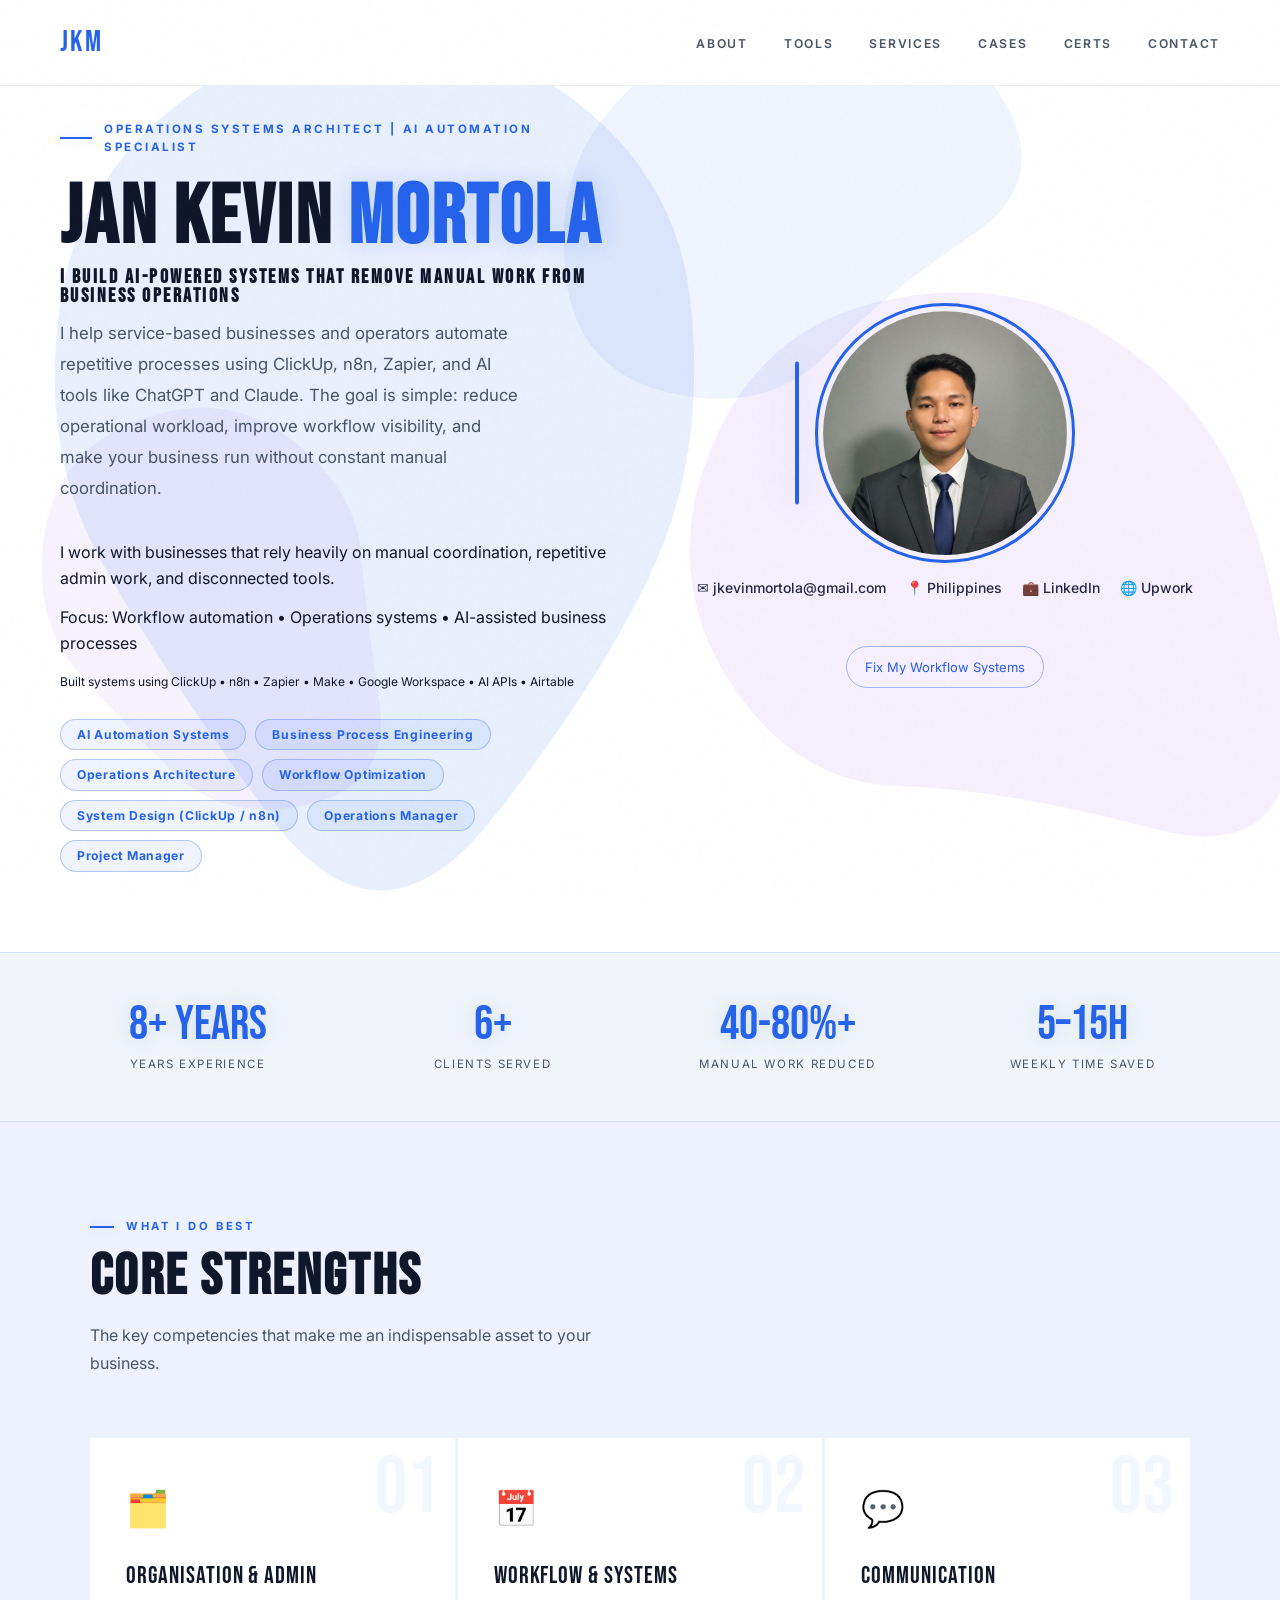
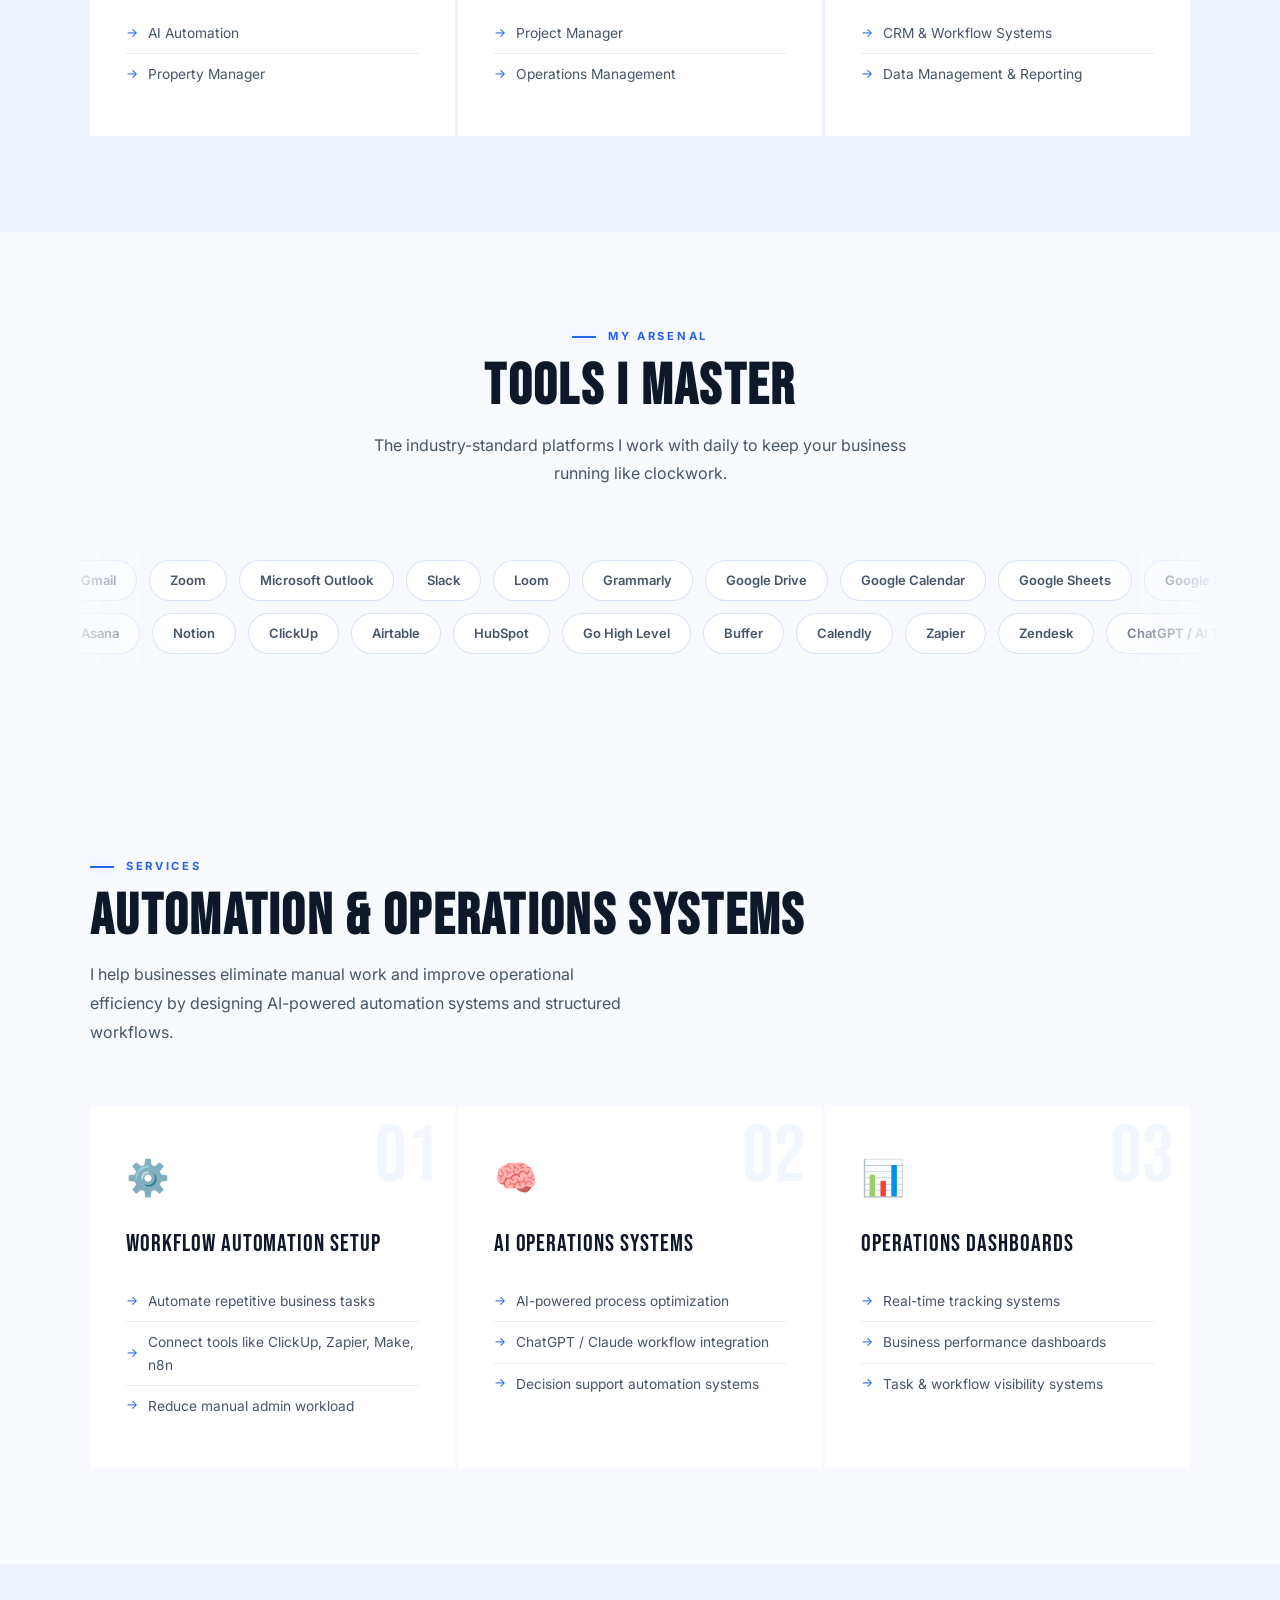
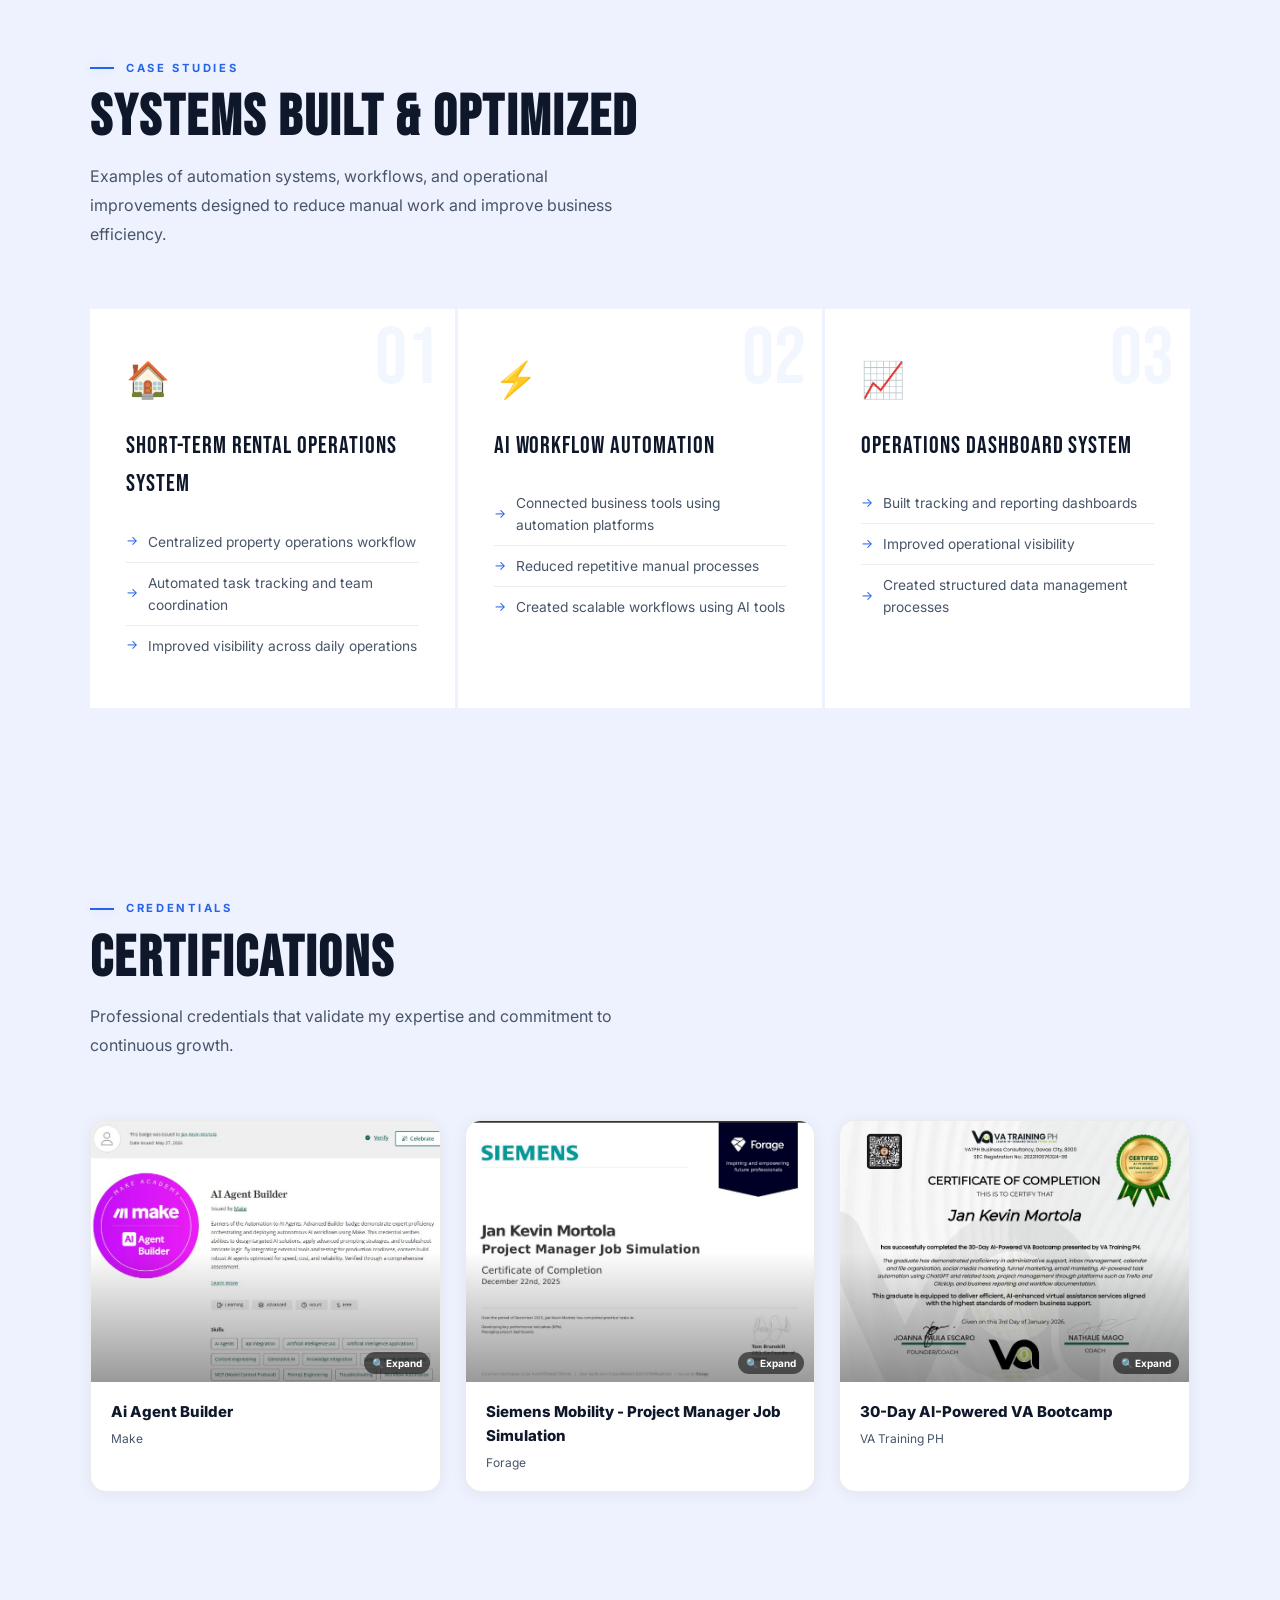
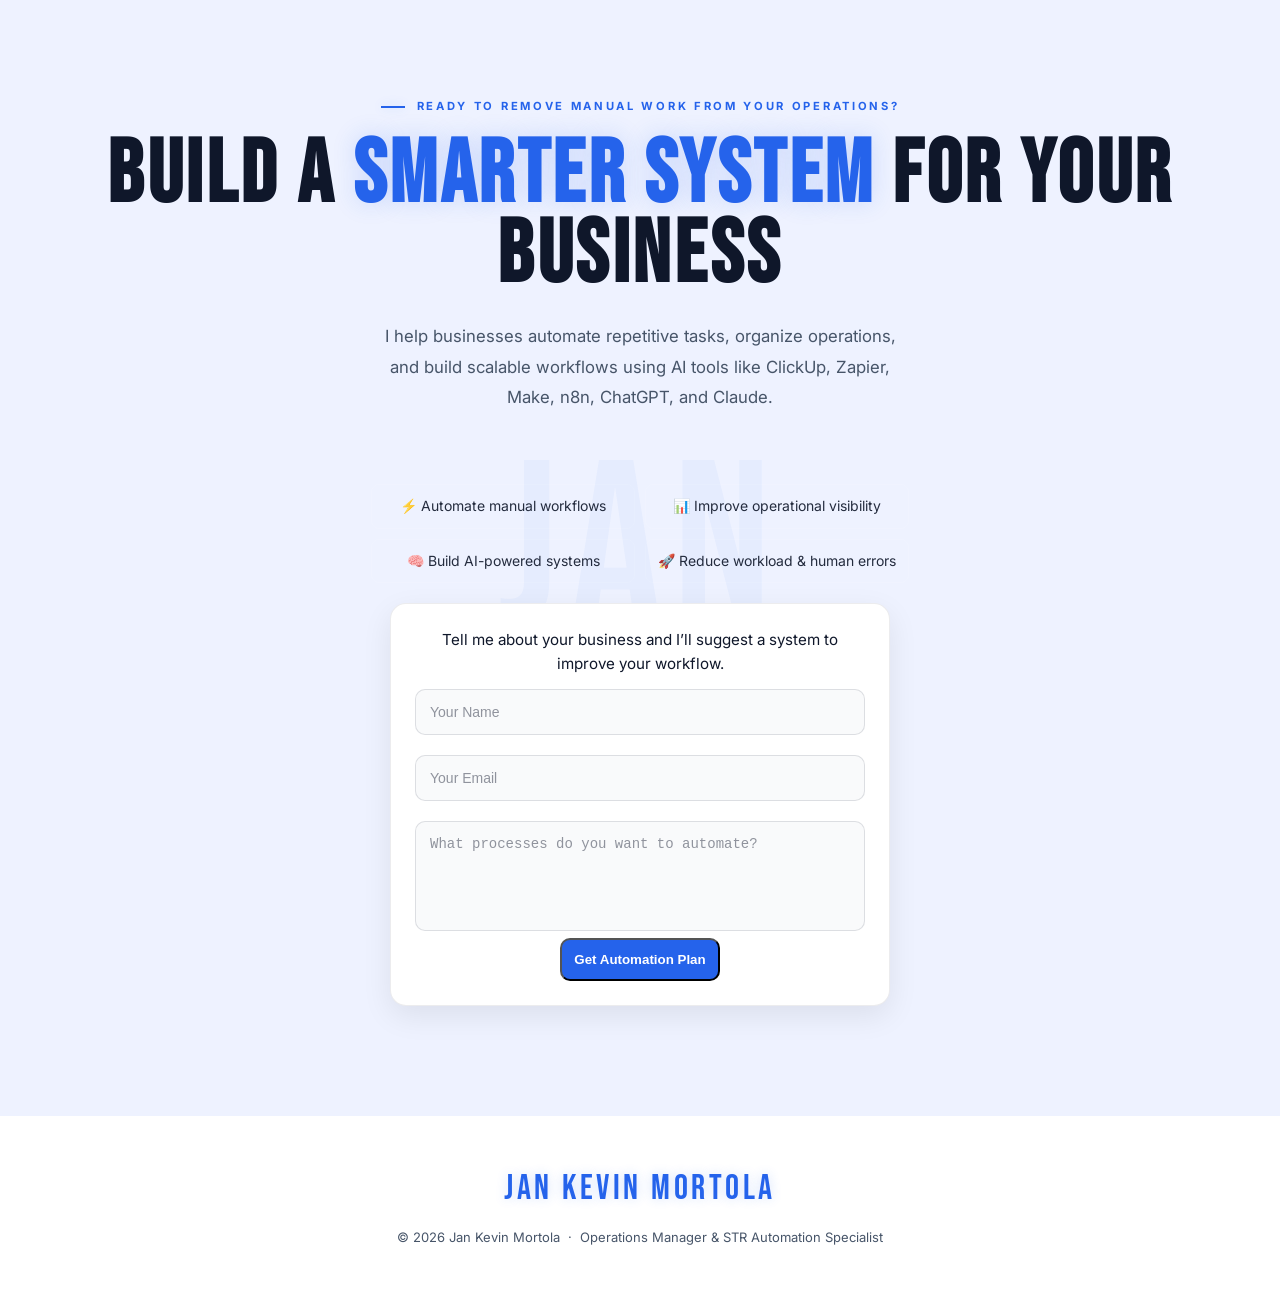
==== index.html @ 21abdf6d "Update index.html" ====
<!DOCTYPE html>
<html lang="en">
<head>
  <style>
.contact-box {
  display: flex;
  flex-direction: column;
  gap: 12px;
  padding: 24px;
  border-radius: 16px;

  background: #ffffff;
  border: 1px solid rgba(15, 23, 42, 0.08);
  box-shadow: 0 10px 30px rgba(0,0,0,0.08);

  max-width: 500px;
  margin: 0 auto;
}
.contact-box p {
  color: #0f172a;
  font-size: 0.95rem;
  line-height: 1.6;
}

.contact-box input,
.contact-box textarea {
  width: 100%;
  padding: 14px;
  border-radius: 10px;

  background: #f9fafb;   /* light gray OR use #fff */
  border: 1px solid rgba(15, 23, 42, 0.12);

  color: #0f172a;        /* BLACK text */
  font-size: 14px;
  outline: none;
}
.contact-box input::placeholder,
.contact-box textarea::placeholder {
  color: rgba(15, 23, 42, 0.45);
}

.contact-box input:focus,
.contact-box textarea:focus {
  border-color: #6ee7ff;
  box-shadow: 0 0 0 2px rgba(110, 231, 255, 0.2);
}

.contact-box textarea {
  resize: none;
}

.form-row {
  display: flex;
  gap: 10px;
}

.form-row input {
  flex: 1;
}

.contact-box .btn {
  background: #2563eb;
  color: white;
  border-radius: 10px;
  padding: 12px;
  font-weight: 600;
  transition: 0.2s ease;
}
	  

.contact-box .btn:hover {
  transform: translateY(-2px);
  box-shadow: 0 10px 20px rgba(37,99,235,0.25);
}
.hero {
  display: grid;
  grid-template-columns: 1fr 1fr;
  min-height: 100vh;
  align-items: start;
}
.hero p {
  margin-top: 0;
}

.hero-left {
  flex: 1.2;
  max-width: 650px;
  z-index: 2;
}

.hero-right {
  flex: 0.8;
  display: flex;
  justify-content: center;
  z-index: 2;
}

.hero-image-wrap {
  width: 320px;
  border-radius: 50%;
  border: 4px solid #2563eb;
}
.hero-kicker {
  font-size: 12px;
  letter-spacing: 2px;
  text-transform: uppercase;
  color: #2563eb;
  margin-bottom: 12px;
}
.hero-image-wrap .hero-photo {
  width:320px;
  height:320px;
  object-fit:cover;
  border-radius:50%;
}
.hero-image-wrap .hero-contacts {
  flex-direction:column;
  align-items:center;
}


.hero-image-wrap .contact-item,
.hero-image-wrap .hero-btn {
  margin-top:12px;
}

.hero-title {
  font-size: 64px;
  font-weight: 800;
  margin: 0;
  line-height: 1;
}

.hero-title span {
  color: #2563eb;
}

.hero-subtitle {
  line-height: 1.1;
  margin-top: 0;
  margin-bottom: 12px;
  display: inline-block;
}

.hero-desc {
  margin-top: 16px;
  color: #475569;
  line-height: 1.6;
}
.hero-actions {
  display: flex;
  gap: 12px;
  margin-top: 24px;
}

.btn-primary {
  background: #2563eb;
  color: white;
  padding: 12px 18px;
  border-radius: 10px;
  text-decoration: none;
  font-weight: 600;
}

.btn-secondary {
  border: 1px solid #cbd5e1;
  padding: 12px 18px;
  border-radius: 10px;
  text-decoration: none;
  color: #0f172a;
}
.hero-tags span {
  display: inline-block;
  border: 1px solid #e2e8f0;
  padding: 6px 10px;
  border-radius: 999px;
  font-size: 12px;
  margin: 4px;
}

.cta-highlights {
  display: grid;
  grid-template-columns: 1fr 1fr;
  gap: 10px;
  margin: 20px 0;
}

.cta-item {
  padding: 10px 12px;
  border: 1px solid rgba(255,255,255,0.1);
  border-radius: 8px;
  font-size: 14px;
  opacity: 0.9;
}

.hero-btn {
  display: inline-block;
  margin-top: 12px;
  padding: 10px 18px;
  border: 1px solid rgba(37,99,235,0.4);
  border-radius: 999px;
  font-size: 13px;
  color: #2563eb;
  text-decoration: none;
  transition: 0.25s ease;
}

.hero-btn:hover {
  background: #2563eb;
  color: white;
  transform: translateY(-2px);
  box-shadow: 0 10px 25px rgba(37,99,235,0.25);
}

.hero-card {
  display: flex;
  flex-direction: column;
  align-items: center;
  gap: 18px;
  position: relative;
  z-index: 2;
}

/* IMAGE ONLY */
.hero-photo-wrap {
  width: 260px;
  height: 260px;
  border-radius: 50%;
  border: 3px solid #2563eb;

  display: flex;
  align-items: center;
  justify-content: center;

  margin: 0 auto;
  box-sizing: border-box;
  overflow: hidden;
}

.hero-photo {
  width: 100%;
  height: 100%;
  object-fit: cover;
  display: block;
}

/* INFO BELOW */
.hero-info {
  display: flex;
  flex-direction: column;
  align-items: center;
  gap: 10px;
  text-align: center;
}

/* BUTTON FIX */
.hero-btn {
  margin-top: 10px;
}

.hero-image-wrap {
  position: relative;
  z-index: 2;
}

.hero-photo {
  position: relative;
  z-index: 3;
}

.hero-contacts {
  display: flex;
  gap: 18px;
  justify-content: center;
  margin-top: 14px;
  flex-wrap: wrap;
}
.hero-contacts a,
.hero-contacts span {
  display: flex;
  align-items: center;
  gap: 6px;
  text-decoration: none;
  color: #1f2937;
}
.hero-container {
  display: flex;
  flex-direction: column;
  align-items: center;
  justify-content: center;
}

</style>
<meta charset="UTF-8">
<meta name="viewport" content="width=device-width, initial-scale=1.0">
<meta name="description" content="AI Automation & Operations Specialist helping businesses streamline workflows, reduce manual work, and build efficient systems using ClickUp, Make, Zapier, n8n, ChatGPT, and Claude.">
  <meta name="keywords" content="AI automation, workflow automation, ClickUp automation, Zapier workflows, n8n automation, operations specialist, virtual automation assistant, business process automation">
<title>AI Automation & Operations Specialist | Workflow Automation with ClickUp, Make, Zapier, n8n</title>
<link rel="preconnect" href="https://fonts.googleapis.com">
<link rel="preconnect" href="https://fonts.gstatic.com" crossorigin>
<link href="https://fonts.googleapis.com/css2?family=Bebas+Neue&family=Inter:wght@300;400;500;600;700;800&display=swap" rel="stylesheet">
<style>
*{margin:0;padding:0;box-sizing:border-box}
html{scroll-behavior:smooth}
body{font-family:'Inter',sans-serif;background:#f8faff;color:#0f172a;line-height:1.6;overflow-x:hidden}
a{text-decoration:none}
img{max-width:100%;display:block}

/* ── Noise texture ── */
body::before{content:'';position:fixed;inset:0;background-image:url("data:image/svg+xml,%3Csvg viewBox='0 0 200 200' xmlns='http://www.w3.org/2000/svg'%3E%3Cfilter id='n'%3E%3CfeTurbulence type='fractalNoise' baseFrequency='0.85' numOctaves='4' stitchTiles='stitch'/%3E%3C/filter%3E%3Crect width='100%25' height='100%25' filter='url(%23n)' opacity='0.04'/%3E%3C/svg%3E");pointer-events:none;z-index:9999;opacity:0.1}

/* ── Nav ── */
nav{position:fixed;top:0;width:100%;z-index:998;padding:18px 60px;display:flex;justify-content:space-between;align-items:center;background:rgba(255,255,255,0.97);backdrop-filter:blur(14px);border-bottom:1px solid rgba(0,0,0,0.07);box-shadow:0 1px 20px rgba(0,0,0,0.06)transition:all 0.3s}
.nav-logo{font-family:'Bebas Neue',sans-serif;font-size:1.9rem;letter-spacing:0.08em;color:#2563eb;cursor:pointer}
nav ul{list-style:none;display:flex;gap:36px}
nav a{color:#475569;font-size:0.76rem;font-weight:600;letter-spacing:0.14em;text-transform:uppercase;transition:color 0.2s}
nav a:hover{color:#2563eb}

/* ── Hero — split ── */
.hero{min-height:100vh;display:grid;grid-template-columns:1fr 1fr;align-items:center;padding:120px 60px 80px;gap:60px;position:relative;overflow:hidden;background:#ffffff}
.hero-canvas{position:absolute;inset:0;width:100%;height:100%;pointer-events:none;z-index:0}
.hero-content,.hero-visual{position:relative;z-index:2}

/* ── Hero — centered (bold) ── */
.hero.hero-c{display:flex;flex-direction:column;align-items:center;justify-content:center;text-align:center;padding:140px 40px 100px}
.hero.hero-c .hero-bio-text{margin-left:auto;margin-right:auto}
.hero.hero-c .hero-contacts{justify-content:center}
.hero-blobs{position:absolute;inset:0;overflow:hidden;pointer-events:none;z-index:0}
.blob{position:absolute;border-radius:50%;filter:blur(80px);opacity:0.18;animation:blobPulse 8s ease-in-out infinite alternate}
.blob-1{width:500px;height:500px;background:#2563eb;top:-150px;left:-100px}
.blob-2{width:400px;height:400px;background:#7c3aed;bottom:-100px;right:-80px;animation-delay:-4s}

/* ── Eyebrow label ── */
.eyebrow{font-size:0.72rem;font-weight:700;letter-spacing:0.22em;text-transform:uppercase;color:#2563eb;margin-bottom:22px;display:flex;align-items:center;gap:12px}
.eyebrow-c{justify-content:center}
.eyebrow::before{content:'';width:32px;height:2px;background:#2563eb;box-shadow:0 0 12px rgba(37,99,235,0.20);flex-shrink:0}
.eyebrow-c::before{display:none}

/* ── Hero name ── */
h1.hero-name{font-family:'Bebas Neue',sans-serif;font-size:clamp(3.6rem,6.5vw,6rem);line-height:0.95;letter-spacing:0.03em;margin-bottom:12px}
h1.hero-name .hl{color:#2563eb;text-shadow:0 0 24px rgba(37,99,235,0.18)}

/* ── Hero role tag ── */
.role-tag{display:inline-flex;align-items:center;gap:8px;border:1px solid rgba(37,99,235,0.4);background:rgba(37,99,235,0.08);color:#2563eb;font-size:0.78rem;font-weight:700;letter-spacing:0.14em;text-transform:uppercase;padding:7px 18px;border-radius:3px;margin-bottom:28px}

/* ── Hero bio ── */
.hero-bio-text{font-size:1.05rem;color:#475569;max-width:460px;line-height:1.85;margin-bottom:36px}

/* ── Hero contacts ── */
.hero-contacts{display:flex;flex-wrap:wrap;gap:20px;margin-bottom:36px}
.contact-item{font-size: 14px;
  font-weight: 500;
  color: #1f2937;
  text-decoration: none;
  display: flex;
  align-items: center;
  gap: 6px;
}
.contact-item:hover{color:#2563eb}

/* ── Strength tags in hero ── */
.s-tags{display:flex;flex-wrap:wrap;gap:9px;margin-top:28px}
.s-tag{border:1px solid rgba(37,99,235,0.3);background:rgba(37,99,235,0.07);color:#2563eb;padding:5px 16px;border-radius:999px;font-size:0.76rem;font-weight:700;letter-spacing:0.06em;transition:all 0.25s}
.s-tag:hover{background:rgba(37,99,235,0.16);box-shadow:0 0 12px rgba(37,99,235,0.20)}

/* ── Hero photo (split) ── */
.hero-visual{display:flex;justify-content:center;align-items:center}
.photo-wrap{position:relative}
.photo-wrap::before{content:'';position:absolute;inset:-3px;clip-path:circle(48% at 50% 50%);background:#2563eb;box-shadow:0 0 40px rgba(37,99,235,0.22);z-index:0}
.hero-photo{width:100%;max-width:440px;display:block;clip-path:circle(48% at 50% 50%);filter:contrast(1.04) saturate(1.05);position:relative;z-index:1}
.photo-initials{width:340px;height:380px;clip-path:circle(48% at 50% 50%);background:linear-gradient(135deg,rgba(37,99,235,0.25),rgba(37,99,235,0.05));display:flex;align-items:center;justify-content:center;font-family:'Bebas Neue',sans-serif;font-size:7rem;color:#2563eb;text-shadow:0 0 24px rgba(37,99,235,0.18);position:relative;z-index:1}
.neon-bar{position:absolute;left:-20px;top:50%;transform:translateY(-50%);width:4px;height:55%;background:#2563eb;box-shadow:0 0 40px rgba(37,99,235,0.22);border-radius:2px}

/* ── Hero photo (centered) ── */
.photo-center-wrap{position:relative;margin-bottom:32px}
.photo-center-wrap::before{content:'';position:absolute;inset:-4px;clip-path:circle(48% at 50% 50%);background:linear-gradient(135deg,#2563eb,#7c3aed);z-index:0}
.hero-photo-c{width:180px;height:180px;clip-path:circle(48% at 50% 50%);object-fit:cover;position:relative;z-index:1}
.photo-center-init{width:180px;height:180px;clip-path:circle(48% at 50% 50%);background:rgba(37,99,235,0.15);display:flex;align-items:center;justify-content:center;font-family:'Bebas Neue',sans-serif;font-size:4rem;color:#2563eb;position:relative;z-index:1}

/* ── Stats strip ── */
.stats{background:#f1f5f9;border-top:1px solid rgba(37,99,235,0.14);border-bottom:1px solid rgba(37,99,235,0.14);padding:48px 60px;display:grid;grid-template-columns:repeat(4,1fr);gap:20px;text-align:center}
@keyframes statFadeUp{from{opacity:0;transform:translateY(12px)}to{opacity:1;transform:translateY(0)}}
.stat-item{animation:statFadeUp 0.55s ease both;opacity:0}
.stat-num{font-family:'Bebas Neue',sans-serif;font-size:3rem;color:#2563eb;text-shadow:0 0 24px rgba(37,99,235,0.18);display:block;line-height:1}
.stat-label{font-size:0.72rem;color:#475569;letter-spacing:0.14em;text-transform:uppercase;margin-top:6px;display:block}

/* ── Section base ── */
.sec{padding:96px 60px;position:relative}
.sec.alt{background:#eef2ff}
.wrap{max-width:1100px;margin:0 auto}
.sec-head{margin-bottom:60px}
.sec-ey{font-size:0.7rem;font-weight:700;letter-spacing:0.24em;text-transform:uppercase;color:#2563eb;margin-bottom:14px;display:flex;align-items:center;gap:12px}
.sec-ey::before{content:'';width:24px;height:2px;background:#2563eb;box-shadow:0 0 12px rgba(37,99,235,0.20);flex-shrink:0}
.sec-title{font-family:'Bebas Neue',sans-serif;font-size:clamp(2.4rem,4.5vw,3.6rem);line-height:0.95;letter-spacing:0.04em;margin-bottom:16px}
.sec-desc{color:#475569;font-size:1rem;line-height:1.8;max-width:560px}

/* ── Skill cards (strengths) ── */
.skills-grid{display:grid;grid-template-columns:repeat(3,1fr);gap:3px}
.skill-card{background:#ffffff;padding:42px 36px;position:relative;overflow:hidden;transition:background 0.3s;cursor:default}
.skill-card:hover{background:#eef2ff}
.skill-card::before{content:'';position:absolute;top:0;left:0;width:3px;height:100%;background:#2563eb;box-shadow:0 0 24px rgba(37,99,235,0.18);opacity:0;transition:opacity 0.3s}
.skill-card:hover::before{opacity:1}
.skill-num{font-family:'Bebas Neue',sans-serif;font-size:5rem;color:rgba(37,99,235,0.06);position:absolute;top:10px;right:16px;line-height:1;pointer-events:none}
.skill-icon{font-size:2.2rem;margin-bottom:20px;display:block}
.skill-title{font-family:'Bebas Neue',sans-serif;font-size:1.5rem;letter-spacing:0.04em;margin-bottom:18px;color:#0f172a}
.skill-list{list-style:none}
.skill-list li{font-size:0.86rem;color:#475569;padding:9px 0;border-bottom:1px solid rgba(0,0,0,0.07);display:flex;align-items:center;gap:10px}
.skill-list li::before{content:'→';color:#2563eb;font-size:0.8rem;flex-shrink:0}
.skill-list li:last-child{border-bottom:none}

/* ── Tools — marquee ── */
.marquee-wrap{position:relative;overflow:hidden;padding:12px 0}
.marquee-wrap::before,.marquee-wrap::after{content:'';position:absolute;top:0;bottom:0;width:120px;z-index:2;pointer-events:none}
.marquee-wrap::before{left:0;background:linear-gradient(to right,#f8faff,transparent)}
.marquee-wrap::after{right:0;background:linear-gradient(to left,#f8faff,transparent)}
.marquee-row{display:flex;gap:12px;width:max-content;margin-bottom:12px}
.marquee-row:last-child{margin-bottom:0}
.mq-left{animation:mqLeft 32s linear infinite}
.mq-right{animation:mqRight 40s linear infinite}
.tool-chip{display:inline-flex;align-items:center;gap:9px;padding:9px 20px;background:#ffffff;border:1px solid rgba(37,99,235,0.18);border-radius:999px;white-space:nowrap;font-size:13px;font-weight:600;color:#475569;transition:border-color 0.25s,color 0.25s;flex-shrink:0;cursor:default}
.tool-chip:hover{border-color:rgba(37,99,235,0.55);color:#0f172a}
.chip-icon{width:20px;height:20px;border-radius:5px;display:flex;align-items:center;justify-content:center;flex-shrink:0;overflow:hidden}
.chip-icon img{width:14px;height:14px;object-fit:contain;display:block}
.chip-dot{width:8px;height:8px;border-radius:50%;flex-shrink:0;opacity:0.85}
@keyframes mqLeft{0%{transform:translateX(0)}100%{transform:translateX(-50%)}}
@keyframes mqRight{0%{transform:translateX(-50%)}100%{transform:translateX(0)}}

/* ── Certificates ── */
.cert-grid{display:grid;grid-template-columns:repeat(auto-fill,minmax(290px,1fr));gap:24px}
.cert-card{background:#ffffff;border:1px solid rgba(0,0,0,0.08);border-radius:16px;overflow:hidden;transition:all 0.3s;box-shadow:0 2px 16px rgba(0,0,0,0.06)}
.cert-card:hover{border-color:rgba(37,99,235,0.4);box-shadow:0 8px 40px rgba(37,99,235,0.12);transform:translateY(-4px)}
.cert-img{width:100%;aspect-ratio:4/3;object-fit:cover;display:block}
.cert-ph{width:100%;aspect-ratio:4/3;background:rgba(37,99,235,0.06);display:flex;flex-direction:column;align-items:center;justify-content:center;gap:10px;border-bottom:1px solid rgba(0,0,0,0.07)}
.cert-ph span{font-size:3rem}
.cert-ph p{font-size:0.8rem;color:#475569}
.cert-body{padding:18px 20px}
.cert-name{font-weight:800;font-size:15px;color:#0f172a;margin-bottom:5px}
.cert-issuer{font-size:12px;color:#475569}

/* ── Testimonials ── */
.testi-grid{display:grid;grid-template-columns:repeat(auto-fill,minmax(260px,1fr));gap:20px}
.testi-card{background:#ffffff;border:1px solid rgba(0,0,0,0.08);border-radius:18px;padding:30px;transition:all 0.3s;position:relative;overflow:hidden;box-shadow:0 2px 16px rgba(0,0,0,0.06)}
.testi-card:hover{border-color:rgba(37,99,235,0.35);box-shadow:0 6px 36px rgba(37,99,235,0.1)}
.testi-card::before{content:'';position:absolute;top:0;left:0;right:0;height:2px;background:linear-gradient(90deg,#2563eb,transparent);opacity:0;transition:opacity 0.3s}
.testi-card:hover::before{opacity:1}
.testi-qm{font-size:56px;line-height:1;color:#2563eb;text-shadow:0 0 12px rgba(37,99,235,0.20);font-family:Georgia,serif;margin-bottom:12px}
.testi-text{font-size:0.9rem;color:#475569;line-height:1.85;font-style:italic;margin-bottom:24px}
.testi-author{display:flex;align-items:center;gap:14px}
.testi-av{width:46px;height:46px;border-radius:50%;background:linear-gradient(135deg,rgba(37,99,235,0.6),rgba(37,99,235,0.2));display:flex;align-items:center;justify-content:center;color:#2563eb;font-weight:800;font-size:14px;flex-shrink:0;border:1px solid rgba(37,99,235,0.3)}
.testi-name{font-weight:800;font-size:14px;color:#0f172a}
.testi-role{font-size:11.5px;color:#475569;margin-top:2px}

/* ── Creatives ── */
.sub-head{font-family:'Bebas Neue',sans-serif;font-size:1.6rem;letter-spacing:0.04em;color:#0f172a;margin-bottom:24px;margin-top:52px;display:flex;align-items:center;gap:14px}
.sub-head::after{content:'';flex:1;height:1px;background:rgba(255,255,255,0.07)}
.sub-head:first-child{margin-top:0}
.video-grid{display:grid;grid-template-columns:repeat(auto-fill,minmax(290px,1fr));gap:24px}
.video-wrap{border-radius:14px;overflow:hidden;aspect-ratio:16/9;background:#000;position:relative;display:flex;flex-direction:column}
.video-wrap iframe{width:100%;height:100%;display:block;border:none;flex:1}
.video-wrap video{flex:1}
.vid-cap{position:absolute;bottom:0;left:0;right:0;background:linear-gradient(transparent,rgba(0,0,0,0.8));padding:20px 14px 12px;color:#fff;font-size:12px;font-weight:600;pointer-events:none}
.vid-ph{border-radius:14px;aspect-ratio:16/9;background:#ffffff;display:flex;flex-direction:column;align-items:center;justify-content:center;gap:10px;border:1px dashed rgba(37,99,235,0.2)}
.vid-ph span{font-size:3rem}
.vid-ph p{font-size:0.8rem;color:#475569;font-weight:600}
.poster-grid{display:grid;grid-template-columns:repeat(auto-fill,minmax(300px,1fr));gap:24px;max-width:960px;margin-left:auto;margin-right:auto}
.poster-card{border-radius:14px;overflow:hidden;aspect-ratio:3/4;position:relative;background:#ffffff;border:1px solid rgba(37,99,235,0.15);transition:transform .25s,box-shadow .25s}
.poster-card:hover{transform:translateY(-5px);box-shadow:0 20px 48px rgba(0,0,0,0.3)}
.poster-card img{width:100%;height:100%;object-fit:cover;position:absolute;inset:0}
.poster-cap{position:absolute;bottom:0;left:0;right:0;background:linear-gradient(transparent,rgba(0,0,0,0.75));padding:20px 14px 14px;color:#fff;font-size:12px;font-weight:600}
.poster-ph{display:flex;flex-direction:column;align-items:center;gap:8px;position:relative;z-index:1}
.poster-ph span{font-size:2.5rem}
.poster-ph p{font-size:0.75rem;color:#475569;font-weight:600;text-align:center}

/* ── CTA section ── */
.cta{background:#eef2ff;padding:110px 60px;text-align:center;position:relative;overflow:hidden}
.cta-ghost{position:absolute;font-family:'Bebas Neue',sans-serif;font-size:clamp(8rem,18vw,18rem);color:rgba(37,99,235,0.04);top:50%;left:50%;transform:translate(-50%,-50%);white-space:nowrap;pointer-events:none;letter-spacing:0.05em;line-height:1}
.cta-inner {
  position: relative;
  z-index: 2;
  display: flex;
  flex-direction: column;
  align-items: center;
}
.cta-title{font-family:'Bebas Neue',sans-serif;font-size:clamp(3rem,7vw,5.5rem);line-height:0.92;margin-bottom:24px;letter-spacing:0.04em}
.cta-title .hl{color:#2563eb;text-shadow:0 0 24px rgba(37,99,235,0.18)}
.cta-sub{color:#475569;font-size:1.05rem;line-height:1.8;max-width:540px;margin:0 auto 52px}
.contact-links{display:flex;justify-content:center;gap:36px;flex-wrap:wrap;margin-bottom:44px}
.cl-item{display:flex;flex-direction:column;align-items:center;gap:6px;color:#475569;font-size:0.78rem;letter-spacing:0.1em;text-transform:uppercase;transition:color 0.2s;cursor:pointer}
.cl-item:hover{color:#2563eb}
.cl-icon{font-size:1.6rem}

/* ── Footer ── */
.footer{background:#ffffff;border-top:1px solid rgba(255,255,255,0.05);padding:44px 60px;text-align:center}
.footer-name{font-family:'Bebas Neue',sans-serif;font-size:2.2rem;letter-spacing:0.1em;color:#2563eb;text-shadow:0 0 12px rgba(37,99,235,0.20);margin-bottom:10px}
.footer p{color:#475569;font-size:13px}
.footer strong{color:#2563eb}

/* ── Hero entrance animations ── */
@keyframes fadeUp{from{opacity:0;transform:translateY(28px)}to{opacity:1;transform:translateY(0)}}
@keyframes fadeRight{from{opacity:0;transform:translateX(36px)}to{opacity:1;transform:translateX(0)}}
@keyframes blobPulse{0%{transform:scale(1) translate(0,0)}100%{transform:scale(1.15) translate(30px,20px)}}
.ha1{animation:fadeUp 0.65s ease 0.1s both}
.ha2{animation:fadeUp 0.75s ease 0.25s both}
.ha3{animation:fadeUp 0.6s ease 0.4s both}
.ha4{animation:fadeUp 0.6s ease 0.5s both}
.ha5{animation:fadeUp 0.6s ease 0.62s both}
.ha6{animation:fadeUp 0.6s ease 0.72s both}
.hv{animation:fadeRight 0.8s ease 0.3s both}

/* ── Responsive ── */
@media(max-width:900px){
  nav{padding:16px 24px}
  nav ul{display:none}
  .hero,.hero.hero-c{grid-template-columns:1fr;padding:100px 24px 60px;gap:40px;display:flex;flex-direction:column;text-align:center}
  .hero-contacts,.s-tags{justify-content:center}
  .eyebrow{justify-content:center}
  .eyebrow::before{display:none}
  .photo-wrap{margin:0 auto}
  .neon-bar{display:none}
  .stats{grid-template-columns:repeat(2,1fr);padding:40px 24px}
  .sec{padding:72px 24px}
  .skills-grid{grid-template-columns:1fr}
  .poster-grid{grid-template-columns:1fr}
  .cta{padding:72px 24px}
  .contact-links{gap:24px}
  .footer{padding:36px 24px}
}

/* ══ BOLD TEMPLATE OVERRIDES ══════════════════════════════════════════ */

/* Bigger, more dramatic section & hero titles */
body.theme-bold .sec-title{font-size:clamp(3.4rem,6.5vw,5.8rem);letter-spacing:0.06em;line-height:0.9}
body.theme-bold h1.hero-name{font-size:clamp(3.8rem,7vw,7rem);line-height:0.9;letter-spacing:0.04em;margin-bottom: 10px;}
body.theme-bold .cta-title{font-size:clamp(3.6rem,8vw,6.5rem)}
body.theme-bold .stat-num{font-size:3.8rem;text-shadow:0 0 30px rgba(37,99,235,0.8),0 0 60px rgba(37,99,235,0.4)}

/* Hero name highlight — warm pulse glow */
@keyframes boldPulse{
  0%,100%{text-shadow:0 0 24px rgba(37,99,235,0.18)}
  50%{text-shadow:0 0 35px rgba(37,99,235,0.75),0 0 80px rgba(37,99,235,0.35),0 0 130px rgba(124,58,237,0.18)}
}
body.theme-bold h1.hero-name .hl{animation:boldPulse 3.2s ease-in-out infinite}

/* Ghost section watermarks */
.sec-ghost{position:absolute;font-family:'Bebas Neue',sans-serif;font-size:clamp(10rem,20vw,18rem);color:rgba(37,99,235,0.03);top:50%;right:-3%;transform:translateY(-50%);white-space:nowrap;pointer-events:none;letter-spacing:0.05em;line-height:1;z-index:0;user-select:none}

/* ── Parallax first-name behind hero ── */
.hero-parallax-name{
  position:absolute;font-family:'Bebas Neue',sans-serif;
  font-size:clamp(14rem,28vw,26rem);
  color:rgba(37,99,235,0.045);
  top:50%;left:50%;
  transform:translate(-50%,-50%);
  white-space:nowrap;pointer-events:none;
  letter-spacing:0.12em;user-select:none;
  will-change:transform;line-height:1;z-index:0;
}

/* ── 3D Floating element containers ── */
.bold-floats{position:absolute;inset:0;pointer-events:none;z-index:1;overflow:hidden}
.bold-scene{position:absolute;perspective:600px}
.bold-scene-1{top:12%;right:8%}
.bold-scene-2{bottom:22%;right:20%}
.bold-scene-3{top:58%;left:5%}

/* 3D Rotating Cube (large) */
.bold-3d-cube{
  width:60px;height:60px;
  transform-style:preserve-3d;
  animation:boldCubeRotate 22s linear infinite;
}
@keyframes boldCubeRotate{
  0%{transform:rotateX(0deg) rotateY(0deg) rotateZ(0deg)}
  100%{transform:rotateX(360deg) rotateY(540deg) rotateZ(180deg)}
}
.cube-face{
  position:absolute;width:60px;height:60px;
  border:1.5px solid rgba(37,99,235,0.42);
  background:rgba(37,99,235,0.04);
  backdrop-filter:blur(1px);
}
.cube-face.front {transform:translateZ(30px)}
.cube-face.back  {transform:rotateY(180deg) translateZ(30px)}
.cube-face.left  {transform:rotateY(-90deg) translateZ(30px)}
.cube-face.right {transform:rotateY(90deg) translateZ(30px)}
.cube-face.top   {transform:rotateX(90deg) translateZ(30px)}
.cube-face.bottom{transform:rotateX(-90deg) translateZ(30px)}

/* 3D Rotating Cube (small, gold) */
.bold-cube-sm{
  width:38px;height:38px;
  transform-style:preserve-3d;
  animation:boldCubeRotate 32s linear infinite reverse;
}
.bold-cube-sm .cube-face{
  width:38px;height:38px;
  border-color:rgba(124,58,237,0.38);
  background:rgba(124,58,237,0.04);
}
.bold-cube-sm .cube-face.front {transform:translateZ(19px)}
.bold-cube-sm .cube-face.back  {transform:rotateY(180deg) translateZ(19px)}
.bold-cube-sm .cube-face.left  {transform:rotateY(-90deg) translateZ(19px)}
.bold-cube-sm .cube-face.right {transform:rotateY(90deg) translateZ(19px)}
.bold-cube-sm .cube-face.top   {transform:rotateX(90deg) translateZ(19px)}
.bold-cube-sm .cube-face.bottom{transform:rotateX(-90deg) translateZ(19px)}

/* Floating 3D Ring */
.bold-ring{
  width:76px;height:76px;border-radius:50%;
  border:2px solid rgba(124,58,237,0.45);
  box-shadow:0 0 22px rgba(124,58,237,0.18),inset 0 0 18px rgba(124,58,237,0.06);
  animation:boldRingFloat 17s ease-in-out infinite;
}
@keyframes boldRingFloat{
  0%  {transform:rotateX(62deg) rotateZ(0deg) translateY(0px)}
  50% {transform:rotateX(62deg) rotateZ(180deg) translateY(-18px)}
  100%{transform:rotateX(62deg) rotateZ(360deg) translateY(0px)}
}

/* Floating glow dots */
.bold-float-dot{position:absolute;border-radius:50%;animation:boldDotFloat ease-in-out infinite}
.bold-dot-1{width:10px;height:10px;background:rgba(37,99,235,0.7);top:26%;left:8%;animation-duration:7.5s;box-shadow:0 0 18px rgba(37,99,235,0.9)}
.bold-dot-2{width:7px;height:7px;background:rgba(124,58,237,0.75);top:68%;right:11%;animation-duration:9.5s;animation-delay:-3.5s;box-shadow:0 0 14px rgba(124,58,237,1)}
.bold-dot-3{width:9px;height:9px;background:rgba(37,99,235,0.55);bottom:28%;left:20%;animation-duration:11s;animation-delay:-6s;box-shadow:0 0 16px rgba(37,99,235,0.75)}
@keyframes boldDotFloat{
  0%,100%{transform:translateY(0) scale(1)}
  50%{transform:translateY(-28px) scale(1.18)}
}

/* Left accent bar on skill cards */
body.theme-bold .skill-card{border-left:3px solid rgba(37,99,235,0.45)}
body.theme-bold .skill-card:hover{border-left-color:#2563eb}

/* ══ END BOLD OVERRIDES ═══════════════════════════════════════════════ */

/* ══ WILD TEMPLATE OVERRIDES ══════════════════════════════════════════ */

/* Page-wide scanline overlay */
body.theme-wild::after{content:'';position:fixed;inset:0;background:repeating-linear-gradient(0deg,transparent,transparent 3px,rgba(232,121,249,0.018) 3px,rgba(232,121,249,0.018) 4px);pointer-events:none;z-index:9997}
body.theme-wild{cursor:crosshair}

/* Nav — neon border */
body.theme-wild nav{border-bottom:1px solid rgba(232,121,249,0.35);box-shadow:0 0 28px rgba(232,121,249,0.12),0 4px 60px rgba(10,0,16,0.8)}
body.theme-wild .nav-logo{text-shadow:0 0 18px rgba(232,121,249,0.9),0 0 40px rgba(232,121,249,0.4);letter-spacing:0.18em}
body.theme-wild nav a:hover{color:#e879f9;text-shadow:0 0 12px rgba(232,121,249,0.8)}

/* Hero name — glitch effect */
@keyframes wildGlitch1{
  0%,86%,100%{clip-path:inset(0 0 100% 0);transform:translate(0,0);opacity:0}
  87%{clip-path:inset(15% 0 60% 0);transform:translate(-4px,0);opacity:0.8;color:#22d3ee}
  89%{clip-path:inset(50% 0 20% 0);transform:translate(4px,0);opacity:0.8;color:#e879f9}
  91%{clip-path:inset(30% 0 45% 0);transform:translate(-2px,0);opacity:0.6;color:#22d3ee}
  93%{clip-path:inset(70% 0 5% 0);transform:translate(3px,0);opacity:0.7;color:#e879f9}
  95%{clip-path:inset(0 0 80% 0);transform:translate(0,0);opacity:0}
}
@keyframes wildGlitch2{
  0%,88%,100%{clip-path:inset(0 0 100% 0);transform:translate(0,0);opacity:0}
  89%{clip-path:inset(60% 0 10% 0);transform:translate(4px,0);opacity:0.7;color:#e879f9}
  91%{clip-path:inset(20% 0 55% 0);transform:translate(-3px,0);opacity:0.8;color:#22d3ee}
  93%{clip-path:inset(40% 0 35% 0);transform:translate(2px,0);opacity:0.6;color:#e879f9}
  95%{clip-path:inset(5% 0 75% 0);transform:translate(0,0);opacity:0}
}
body.theme-wild h1.hero-name{font-size:clamp(4rem,8vw,8.5rem);line-height:0.82;letter-spacing:0.05em;position:relative}
body.theme-wild h1.hero-name::before,body.theme-wild h1.hero-name::after{content:attr(data-text);position:absolute;inset:0;pointer-events:none}
body.theme-wild h1.hero-name::before{animation:wildGlitch1 5.5s infinite}
body.theme-wild h1.hero-name::after{animation:wildGlitch2 5.5s infinite 0.08s}
body.theme-wild h1.hero-name .hl{color:#e879f9;text-shadow:0 0 24px rgba(232,121,249,0.9),0 0 60px rgba(232,121,249,0.45),0 0 100px rgba(34,211,238,0.2)}

/* Role tag — neon pill */
body.theme-wild .role-tag{border-color:rgba(232,121,249,0.55);background:rgba(232,121,249,0.1);box-shadow:0 0 18px rgba(232,121,249,0.25),inset 0 0 12px rgba(232,121,249,0.06);letter-spacing:0.18em}

/* Strength tags */
body.theme-wild .s-tag{box-shadow:0 0 10px rgba(232,121,249,0.2)}
body.theme-wild .s-tag:hover{box-shadow:0 0 18px rgba(232,121,249,0.55)}

/* Photo frame — dual-colour neon ring */
body.theme-wild .photo-wrap::before{background:linear-gradient(135deg,#e879f9 30%,#22d3ee);box-shadow:0 0 35px rgba(232,121,249,0.7),0 0 80px rgba(232,121,249,0.35),0 0 160px rgba(34,211,238,0.2)}
body.theme-wild .neon-bar{background:linear-gradient(to bottom,#e879f9,#22d3ee);box-shadow:0 0 20px rgba(232,121,249,0.9),0 0 50px rgba(34,211,238,0.4);width:3px}

/* Stats — cyberpunk grid lines */
@keyframes wildNeonPulse{
  0%,100%{text-shadow:0 0 12px rgba(232,121,249,0.8),0 0 30px rgba(232,121,249,0.5)}
  50%{text-shadow:0 0 22px rgba(232,121,249,1),0 0 55px rgba(232,121,249,0.7),0 0 100px rgba(232,121,249,0.4),0 0 150px rgba(34,211,238,0.2)}
}
body.theme-wild .stats{position:relative;overflow:hidden}
body.theme-wild .stats::before{content:'';position:absolute;inset:0;background:repeating-linear-gradient(90deg,transparent,transparent 24.5%,rgba(232,121,249,0.08) 24.5%,rgba(232,121,249,0.08) 25.5%);pointer-events:none}
body.theme-wild .stat-num{animation:wildNeonPulse 2.2s ease-in-out infinite;font-size:3.6rem}
body.theme-wild .stat-label{color:rgba(232,121,249,0.6);letter-spacing:0.18em}

/* Section eyebrows */
body.theme-wild .sec-ey{color:#e879f9;text-shadow:0 0 14px rgba(232,121,249,0.7);letter-spacing:0.22em}
body.theme-wild .sec-ey::before{background:#e879f9;box-shadow:0 0 12px rgba(232,121,249,0.9),0 0 24px rgba(232,121,249,0.5)}

/* Section titles */
body.theme-wild .sec-title{font-size:clamp(3.2rem,6.5vw,6rem);letter-spacing:0.1em;line-height:0.88}

/* Sections — cyberpunk grid background */
body.theme-wild .sec.alt::before{content:'';position:absolute;inset:0;background:linear-gradient(rgba(232,121,249,0.025) 1px,transparent 1px),linear-gradient(90deg,rgba(232,121,249,0.025) 1px,transparent 1px);background-size:40px 40px;pointer-events:none}

/* Skill cards — neon bordered */
body.theme-wild .skill-card{border:1px solid rgba(232,121,249,0.18);position:relative}
body.theme-wild .skill-card::after{content:'';position:absolute;inset:0;background:linear-gradient(rgba(232,121,249,0.03) 1px,transparent 1px),linear-gradient(90deg,rgba(232,121,249,0.03) 1px,transparent 1px);background-size:28px 28px;pointer-events:none;z-index:0}
body.theme-wild .skill-card:hover{border-color:rgba(232,121,249,0.55);box-shadow:0 0 28px rgba(232,121,249,0.15),inset 0 0 28px rgba(232,121,249,0.04)}
body.theme-wild .skill-card:hover::before{opacity:1;box-shadow:0 0 16px rgba(232,121,249,0.8),0 0 40px rgba(232,121,249,0.4)}
body.theme-wild .skill-card .skill-num,.theme-wild .skill-card .skill-icon,.theme-wild .skill-card .skill-title,.theme-wild .skill-card .skill-list{position:relative;z-index:1}

/* Tool chips — fuchsia glow on hover */
body.theme-wild .tool-chip:hover{border-color:rgba(232,121,249,0.75);color:#e879f9;box-shadow:0 0 18px rgba(232,121,249,0.35),inset 0 0 12px rgba(232,121,249,0.08)}

/* Cert cards — neon borders */
body.theme-wild .cert-card{border:1px solid rgba(232,121,249,0.2)}
body.theme-wild .cert-card:hover{border-color:rgba(232,121,249,0.55);box-shadow:0 0 35px rgba(232,121,249,0.18),0 0 70px rgba(232,121,249,0.08)}

/* Testi cards — neon bottom bar on hover */
body.theme-wild .testi-card{border:1px solid rgba(232,121,249,0.18)}
body.theme-wild .testi-card::after{content:'';position:absolute;bottom:0;left:0;right:0;height:2px;background:linear-gradient(90deg,transparent,#e879f9 40%,#22d3ee 60%,transparent);opacity:0;transition:opacity 0.35s}
body.theme-wild .testi-card:hover{border-color:rgba(232,121,249,0.45)}
body.theme-wild .testi-card:hover::after{opacity:1}
body.theme-wild .testi-qm{text-shadow:0 0 20px rgba(232,121,249,0.7)}

/* CTA ghost text */
body.theme-wild .cta-ghost{color:rgba(232,121,249,0.03)}

/* CTA — neon border frame */
body.theme-wild .cta{border-top:1px solid rgba(232,121,249,0.25);border-bottom:1px solid rgba(232,121,249,0.25)}
body.theme-wild .cta-title .hl{text-shadow:0 0 20px rgba(232,121,249,0.8),0 0 50px rgba(232,121,249,0.4),0 0 90px rgba(34,211,238,0.2)}

/* Footer */
body.theme-wild .footer{border-top:1px solid rgba(232,121,249,0.25)}
body.theme-wild .footer-name{text-shadow:0 0 18px rgba(232,121,249,0.7),0 0 45px rgba(232,121,249,0.35)}

/* Wild floating neon lines in hero */
.wild-lines{position:absolute;inset:0;pointer-events:none;overflow:hidden;z-index:1}
.wild-line{position:absolute;height:1px;background:linear-gradient(90deg,transparent,rgba(232,121,249,0.6),rgba(34,211,238,0.6),transparent);animation:wildLineSweep linear infinite}
@keyframes wildLineSweep{0%{transform:translateX(-100%) translateY(var(--ly));opacity:0}10%{opacity:1}90%{opacity:1}100%{transform:translateX(200%) translateY(var(--ly));opacity:0}}
.wild-vline{position:absolute;width:1px;background:linear-gradient(180deg,transparent,rgba(232,121,249,0.4),rgba(34,211,238,0.4),transparent);animation:wildVLineSweep linear infinite}
@keyframes wildVLineSweep{0%{transform:translateX(var(--lx)) translateY(-100%);opacity:0}10%{opacity:0.8}90%{opacity:0.8}100%{transform:translateX(var(--lx)) translateY(200%);opacity:0}}

/* Marquee fade — fuchsia */
body.theme-wild .marquee-wrap::before{background:linear-gradient(to right,#0a0010,transparent)}
body.theme-wild .marquee-wrap::after{background:linear-gradient(to left,#0a0010,transparent)}

/* ── Wild Hero: full-overlay layout ── */
.wild-hero{position:relative;min-height:100vh;overflow:hidden;background:#0a0010}
.wild-photo-glow{position:absolute;top:50%;left:55%;transform:translate(-50%,-50%);width:700px;height:700px;background:radial-gradient(circle,rgba(88,28,135,0.55) 0%,rgba(45,10,80,0.28) 45%,transparent 70%);z-index:1;pointer-events:none}
.wild-bg-name{position:absolute;inset:0;display:flex;flex-direction:column;justify-content:center;padding:60px;z-index:2;pointer-events:none;line-height:0.82;user-select:none}
.wbn-first,.wbn-last{font-family:'Bebas Neue',sans-serif;font-size:clamp(12rem,21vw,21rem);color:rgba(255,255,255,0.93);letter-spacing:0.02em;display:block;position:relative}
.wbn-first::before,.wbn-first::after,.wbn-last::before,.wbn-last::after{content:attr(data-text);position:absolute;inset:0;pointer-events:none}
@keyframes wbg1{0%,90%,100%{opacity:0;transform:translate(0,0)}91%{opacity:0.55;transform:translate(-6px,0);clip-path:inset(15% 0 45% 0);color:#22d3ee}93%{opacity:0.45;transform:translate(5px,0);clip-path:inset(55% 0 12% 0);color:#e879f9}95%{opacity:0}}
@keyframes wbg2{0%,92%,100%{opacity:0;transform:translate(0,0)}93%{opacity:0.5;transform:translate(6px,0);clip-path:inset(10% 0 65% 0);color:#e879f9}95%{opacity:0.4;transform:translate(-4px,0);clip-path:inset(48% 0 22% 0);color:#22d3ee}97%{opacity:0}}
.wbn-first::before,.wbn-last::before{animation:wbg1 7s infinite}
.wbn-first::after,.wbn-last::after{animation:wbg2 7s infinite 0.15s}
.wild-photo-float{position:absolute;top:0;bottom:0;left:50%;transform:translateX(-40%);z-index:3;display:flex;align-items:flex-end}
.wild-hero-photo{height:100vh;max-height:100vh;width:auto;max-width:60vw;object-fit:cover;object-position:top center;display:block}
.wild-photo-init{width:340px;height:100vh;display:flex;align-items:center;justify-content:center;font-family:'Bebas Neue',sans-serif;font-size:10rem;color:rgba(232,121,249,0.2)}
.wild-top-label{position:absolute;top:110px;left:60px;z-index:4;font-size:0.7rem;font-weight:700;letter-spacing:0.22em;text-transform:uppercase;color:rgba(232,121,249,0.7);text-shadow:0 0 14px rgba(232,121,249,0.5)}
.wild-bottom-left{position:absolute;bottom:64px;left:60px;z-index:4}
.wild-contacts{display:flex;gap:10px;flex-wrap:wrap}
.wild-cb{width:36px;height:36px;border-radius:50%;background:rgba(255,255,255,0.07);border:1px solid rgba(255,255,255,0.14);display:inline-flex;align-items:center;justify-content:center;color:rgba(255,255,255,0.65);font-size:12px;font-weight:700;text-decoration:none;transition:all 0.22s;cursor:pointer;flex-shrink:0}
.wild-cb:hover{background:rgba(232,121,249,0.18);border-color:rgba(232,121,249,0.55);color:#e879f9;box-shadow:0 0 14px rgba(232,121,249,0.35)}
.wild-bottom-right{position:absolute;top:50%;transform:translateY(-50%);right:60px;z-index:4;max-width:300px;text-align:right}
.wild-bio{font-size:0.87rem;line-height:1.78;color:rgba(255,255,255,0.7);margin-bottom:12px}
.wild-tagline{font-size:0.78rem;line-height:1.6;color:rgba(255,255,255,0.42);margin-bottom:20px;font-style:italic}
.wild-cta-btn{display:inline-flex;align-items:center;gap:8px;background:#7c3aed;color:#fff;font-weight:700;font-size:0.87rem;padding:12px 24px;border-radius:999px;text-decoration:none;transition:all 0.25s;border:1px solid rgba(124,58,237,0.4);box-shadow:0 0 20px rgba(124,58,237,0.3)}
.wild-cta-btn:hover{background:#6d28d9;box-shadow:0 0 32px rgba(124,58,237,0.7),0 0 70px rgba(124,58,237,0.3);transform:translateY(-2px)}
.wild-cta-btn span{font-size:1rem;line-height:1}
@media(max-width:900px){
  .wbn-first,.wbn-last{font-size:clamp(6.5rem,17vw,10.5rem)}
  .wild-photo-float{left:42%;transform:translateX(-42%)}
  .wild-hero-photo{max-width:75vw}
  .wild-top-label{top:88px;left:16px}
  .wild-bottom-left{bottom:32px;left:16px}
  .wild-bottom-right{top:50%;transform:translateY(-50%);bottom:auto;right:16px;max-width:50vw}
  .wild-bio{font-size:0.76rem}
  .wild-tagline{font-size:0.72rem}
}

/* ══ END WILD OVERRIDES ════════════════════════════════════════════════ */

/* ══ EXECUTIVE TEMPLATE ═══════════════════════════════════════════════ */

/* Hero */
.exec-hero{position:relative;min-height:100vh;overflow:hidden;background:linear-gradient(135deg,#0a0402 0%,#120806 50%,#0d0503 100%)}
.exec-hero-inner{position:relative;height:100vh;display:grid;grid-template-columns:55% 1fr;z-index:2}
.exec-left{display:flex;flex-direction:column;padding:100px 60px 72px;position:relative;z-index:2}
.exec-badge{font-size:0.68rem;font-weight:700;letter-spacing:0.24em;text-transform:uppercase;color:#c8833b;margin-bottom:auto;display:flex;align-items:center;gap:10px;text-shadow:0 1px 12px rgba(0,0,0,0.9)}
.exec-badge::before{content:'';width:28px;height:1px;background:#c8833b;flex-shrink:0}
.exec-mid{flex:1;display:flex;flex-direction:column;justify-content:center;max-width:420px;padding:40px 0}
.exec-bio-text{font-size:1.02rem;color:#d4b896;line-height:1.9;margin-bottom:32px;text-shadow:0 1px 16px rgba(0,0,0,0.95)}
.exec-contacts{display:flex;flex-wrap:wrap;gap:14px}
.exec-contact-item{display:flex;align-items:center;gap:7px;color:#b09070;font-size:0.82rem;font-weight:500;transition:color 0.2s;text-decoration:none}
.exec-contact-item:hover{color:#c8833b}
.exec-bottom{padding-top:36px;border-top:1px solid rgba(200,131,59,0.18)}
.exec-name{font-family:'Bebas Neue',sans-serif;font-size:clamp(4.5rem,9vw,10rem);line-height:0.85;letter-spacing:0.04em;color:#f5ede0;margin-bottom:20px;text-shadow:0 2px 30px rgba(0,0,0,0.9),0 0 80px rgba(0,0,0,0.6)}
.exec-name .hl{color:#c8833b}
.exec-role-tag{display:inline-flex;align-items:center;gap:8px;border:1px solid rgba(200,131,59,0.35);background:rgba(200,131,59,0.08);color:#c8833b;font-size:0.75rem;font-weight:700;letter-spacing:0.14em;text-transform:uppercase;padding:7px 18px;border-radius:3px}
.exec-right{position:relative;overflow:hidden;z-index:2}
.exec-right::before{content:'';position:absolute;top:0;left:0;bottom:0;width:3px;background:linear-gradient(to bottom,transparent,rgba(200,131,59,0.6),transparent);z-index:3}
.exec-photo{height:100vh;width:100%;object-fit:cover;object-position:top center;display:block;filter:saturate(0.88) contrast(1.04)}
.exec-photo-init{height:100vh;display:flex;align-items:center;justify-content:center;background:rgba(200,131,59,0.06);font-family:'Bebas Neue',sans-serif;font-size:10rem;color:rgba(200,131,59,0.2)}
/* Coffee ring decorations */
.exec-ring{position:absolute;border-radius:50%;border:1px solid rgba(200,131,59,0.1);pointer-events:none;z-index:1}
.exec-ring-1{width:320px;height:320px;top:-90px;left:-90px}
.exec-ring-2{width:200px;height:200px;bottom:140px;left:260px;border-color:rgba(200,131,59,0.07)}
.exec-ring-3{width:110px;height:110px;top:200px;left:140px;border-color:rgba(200,131,59,0.05)}
@media(max-width:900px){
  .exec-hero{height:200vh}
  .exec-hero-inner{grid-template-columns:1fr}
  .exec-left{padding:100px 24px 56px}
  .exec-right{display:none}
  .exec-mid{padding:28px 0}
  .exec-name{font-size:clamp(4rem,16vw,7rem)}
}

/* Nav */
body.theme-executive nav{border-bottom:1px solid rgba(200,131,59,0.18)}
body.theme-executive .nav-logo{text-shadow:0 0 14px rgba(200,131,59,0.5)}
body.theme-executive nav a:hover{color:#c8833b}

/* Stats */
@keyframes execStatGlow{0%,100%{text-shadow:0 0 10px rgba(200,131,59,0.5)}50%{text-shadow:0 0 24px rgba(200,131,59,0.85),0 0 55px rgba(200,131,59,0.3)}}
body.theme-executive .stat-num{animation:execStatGlow 3.5s ease-in-out infinite}
body.theme-executive .stats{border-top:1px solid rgba(200,131,59,0.18);border-bottom:1px solid rgba(200,131,59,0.18)}

/* Skill cards */
body.theme-executive .skill-card{border-left:3px solid rgba(200,131,59,0.3)}
body.theme-executive .skill-card:hover{border-left-color:#c8833b}

/* Footer */
body.theme-executive .footer{background:#1c0e08;border-top:1px solid rgba(200,131,59,0.18)}
body.theme-executive .footer-name{letter-spacing:0.14em}

/* Marquee */
body.theme-executive .marquee-wrap::before{background:linear-gradient(to right,#1c0e08,transparent)}
body.theme-executive .marquee-wrap::after{background:linear-gradient(to left,#1c0e08,transparent)}

/* ══ END EXECUTIVE OVERRIDES ══════════════════════════════════════════ */

/* ══ SLATE TEMPLATE ═══════════════════════════════════════════════════ */

/* Hero layout — Swiss grid split (photo left, name right) */
.slate-hero{position:relative;min-height:100vh;display:grid;grid-template-columns:1fr 1fr;overflow:hidden;background:#fff}
.slate-canvas{position:absolute;inset:0;width:100%;height:100%;pointer-events:none;z-index:0}
.slate-left{display:flex;flex-direction:column;justify-content:center;align-items:center;padding:100px 56px 80px;position:relative;z-index:2;border-right:1px solid rgba(58,58,58,0.1)}
.slate-photo-frame{width:100%;max-width:360px;position:relative}
.slate-photo-frame::after{content:'';position:absolute;top:10px;left:10px;right:-10px;bottom:-10px;border:1px solid rgba(58,58,58,0.1);z-index:-1;pointer-events:none}
.slate-photo{width:100%;aspect-ratio:3/4;object-fit:cover;object-position:top center;display:block;filter:grayscale(0.15) contrast(1.04)}
.slate-photo-init{width:100%;max-width:360px;aspect-ratio:3/4;background:#f0eeeb;display:flex;align-items:center;justify-content:center;font-family:'Bebas Neue',sans-serif;font-size:8rem;color:rgba(58,58,58,0.18);border:1px solid rgba(58,58,58,0.1)}
.slate-contacts{display:flex;flex-direction:column;gap:10px;margin-top:28px;width:100%;max-width:360px}
.slate-contact-item{display:flex;align-items:center;gap:10px;font-size:0.82rem;color:#6b6b6b;font-weight:500;transition:color 0.2s;text-decoration:none}
.slate-contact-item:hover{color:#1a1a1a}
.slate-right{display:flex;flex-direction:column;justify-content:center;padding:100px 60px 80px;position:relative;z-index:2}
.slate-badge{font-size:0.68rem;font-weight:700;letter-spacing:0.24em;text-transform:uppercase;color:#888;margin-bottom:28px}
.slate-name{font-family:'Bebas Neue',sans-serif;font-size:clamp(4.5rem,8.5vw,9.5rem);line-height:0.82;letter-spacing:0.03em;color:#1a1a1a;margin-bottom:36px}
.slate-fn{display:block}
.slate-ln{display:block;color:#4a4a4a}
.slate-divider{width:52px;height:3px;background:#1a1a1a;margin-bottom:28px}
.slate-role{font-size:0.76rem;font-weight:700;letter-spacing:0.16em;text-transform:uppercase;color:#888;margin-bottom:24px;padding:10px 0;border-top:1px solid rgba(58,58,58,0.12);border-bottom:1px solid rgba(58,58,58,0.12)}
.slate-bio{font-size:0.98rem;color:#555;line-height:1.88;max-width:400px}
/* Entry animations for slate */
@keyframes slateReveal{from{opacity:0;transform:translateY(22px)}to{opacity:1;transform:translateY(0)}}
.sha1{animation:slateReveal 0.55s ease 0.1s both}
.sha2{animation:slateReveal 0.65s ease 0.2s both}
.sha3{animation:slateReveal 0.6s ease 0.35s both}
.sha4{animation:slateReveal 0.6s ease 0.48s both}
.sha5{animation:slateReveal 0.6s ease 0.6s both}
.shv{animation:slateReveal 0.7s ease 0.15s both}
@media(max-width:900px){
  .slate-hero{grid-template-columns:1fr;min-height:auto}
  .slate-left{padding:100px 24px 48px;border-right:none;border-bottom:1px solid rgba(58,58,58,0.1)}
  .slate-right{padding:48px 24px 80px}
  .slate-name{font-size:clamp(4rem,14vw,7.5rem)}
}

/* Nav */
body.theme-slate nav{box-shadow:0 1px 20px rgba(0,0,0,0.07)}
body.theme-slate .nav-logo{color:#1a1a1a;text-shadow:none}
body.theme-slate nav a{color:#888}
body.theme-slate nav a:hover{color:#1a1a1a}

/* Stats — crisp, no glow */
body.theme-slate .stat-num{text-shadow:none;color:#1a1a1a}
body.theme-slate .stat-label{color:#888}
body.theme-slate .stats{border-top:1px solid rgba(0,0,0,0.1);border-bottom:1px solid rgba(0,0,0,0.1)}

/* Section */
body.theme-slate .sec-ey{color:#888;letter-spacing:0.2em}
body.theme-slate .sec-ey::before{background:#888;box-shadow:none}
body.theme-slate .sec-title{letter-spacing:0.08em}

/* Skill cards */
body.theme-slate .skill-card::before{background:#1a1a1a}
body.theme-slate .skill-title{color:#1a1a1a}

/* Tool chips */
body.theme-slate .tool-chip{color:#555}
body.theme-slate .tool-chip:hover{border-color:rgba(58,58,58,0.5);color:#1a1a1a;box-shadow:none}
body.theme-slate .marquee-wrap::before{background:linear-gradient(to right,#f0eeeb,transparent)}
body.theme-slate .marquee-wrap::after{background:linear-gradient(to left,#f0eeeb,transparent)}

/* Testi cards */
body.theme-slate .testi-card::before{background:linear-gradient(90deg,#1a1a1a,transparent)}
body.theme-slate .testi-qm{text-shadow:none;color:#1a1a1a}

/* CTA — dark contrast section */
body.theme-slate .cta{background:#1a1a1a}
body.theme-slate .cta-title{color:#f5f5f5}
body.theme-slate .cta-title .hl{color:#aaa;text-shadow:none}
body.theme-slate .cta-ghost{color:rgba(255,255,255,0.04)}
body.theme-slate .cta-sub{color:#aaa}
body.theme-slate .cl-item{color:#aaa}
body.theme-slate .cl-item:hover{color:#fff}
body.theme-slate .contact-links .cl-item:hover{color:#fff}

/* Footer */
body.theme-slate .footer{background:#fff;border-top:1px solid rgba(0,0,0,0.1)}
body.theme-slate .footer-name{color:#1a1a1a;text-shadow:none}
body.theme-slate .footer p{color:#888}
body.theme-slate .footer strong{color:#1a1a1a}

/* Certs — bigger grid cards for Slate */
body.theme-slate .cert-grid{grid-template-columns:repeat(auto-fill,minmax(320px,1fr));gap:28px}
body.theme-slate .cert-img{aspect-ratio:3/2}
body.theme-slate .cert-ph{aspect-ratio:3/2}
body.theme-slate .cert-card:hover{transform:translateY(-6px);box-shadow:0 12px 40px rgba(0,0,0,0.12)}

/* ══ END SLATE OVERRIDES ══════════════════════════════════════════════ */
</style>
</head>
<body>

<nav id="top">
  <div class="nav-logo" onclick="document.getElementById('top').scrollIntoView({behavior:'smooth'})">JKM</div>
  <ul>
	  <li><a href="#about">About</a></li>
	  <li><a href="#tools">Tools</a></li>
	  <li><a href="#services">Services</a></li>
	  <li><a href="#cases">Cases</a></li>
	  <li> <a href="#certs">Certs</a></li>
	  <li><a href="#contact">Contact</a></li>
</nav>
	
	

  <section class="hero" id="about">
  <canvas id="hero-canvas" class="hero-canvas"></canvas>
  <div class="hero-content">
    <p class="eyebrow ha1">Operations Systems Architect | AI Automation Specialist</p>
    <h1 class="hero-name ha2">
Jan Kevin <span class="hl"> Mortola</span><br>
<p id=""style="font-size: 20px; font-weight: 2px; margin-top: 10px;margin-bottom: 10px">
I build AI-powered systems that remove manual work from business operations
</p>
</h1>
    <p class="hero-bio-text ha4">
I help service-based businesses and operators automate repetitive processes using ClickUp, n8n, Zapier, and AI tools like ChatGPT and Claude.

The goal is simple: reduce operational workload, improve workflow visibility, and make your business run without constant manual coordination.

</p>

<p class="hero-name ha2" style="margin-top:10px; opacity:0.75;">
I work with businesses that rely heavily on manual coordination, repetitive admin work, and disconnected tools.
</p>
    
	
	
	<div style="margin-top:14px;">
  
</div>
<p class="hero-name ha2" style="opacity:0.8; margin-top:10px;">
Focus: Workflow automation • Operations systems • AI-assisted business processes
</p>
<div class="hero-name ha2" style="margin-top:15px; font-size:12px; opacity:0.7;">
Built systems using ClickUp • n8n • Zapier • Make • Google Workspace • AI APIs • Airtable
</div>
    <div class="s-tags ha6">
  <span class="s-tag">AI Automation Systems</span>
  <span class="s-tag">Business Process Engineering</span>
  <span class="s-tag">Operations Architecture</span>
  <span class="s-tag">Workflow Optimization</span>
  <span class="s-tag">System Design (ClickUp / n8n)</span>
  <span class="s-tag">Operations Manager</span>
  <span class="s-tag">Project Manager</span>
</div> </div>

<div class="hero-container">
 <div class="hero-visual">

  <!-- IMAGE + CIRCLE ONLY -->
  <div class="hero-photo-wrap">
    <img src="[data-uri]" alt="Jan Kevin Mortola" class="hero-photo">
	    <div class="neon-bar"></div>
		</div>

  <!-- CONTACTS ROW -->
  

</div>
<div class="hero-contacts">
    <a href="mailto:jkevinmortola@gmail.com"    class="contact-item">✉ jkevinmortola@gmail.com</a>
	<span class="contact-item">📍 Philippines</span>
	<a href="https://www.linkedin.com/in/jan-kevin-mortola-051373399" target="_blank" class="contact-item">💼 LinkedIn</a>
	<a href="https://www.upwork.com/freelancers/~0131aabdd025840aad"  target="_blank" class="contact-item">🌐 Upwork</a>
  
  </div>
  <a href="#contact" class="hero-btn">
  Fix My Workflow Systems
</a>
</section>


	
	
	
	<div class="stats">
  <div class="stat-item" style="animation-delay:0.1s">
    <span class="stat-num">8+ Years</span>
    <span class="stat-label">Years Experience</span>
  </div><div class="stat-item" style="animation-delay:0.2s">
    <span class="stat-num">6+</span>
    <span class="stat-label">Clients Served</span>
  </div><div class="stat-item" style="animation-delay:0.30000000000000004s">
    <span class="stat-num">40-80%+</span>
    <span class="stat-label">Manual Work Reduced</span>
  </div><div class="stat-item" style="animation-delay:0.4s">
    <span class="stat-num">5–15h</span>
    <span class="stat-label">Weekly Time Saved</span>
  </div>
</div><section class="sec alt" style="position:relative;overflow:hidden">
  
  <div class="wrap">
    <div class="sec-head">
      <p class="sec-ey">What I Do Best</p>
      <h2 class="sec-title">CORE STRENGTHS</h2>
      <p class="sec-desc">The key competencies that make me an indispensable asset to your business.</p>
    </div>
    <div class="skills-grid"><div class="skill-card">
  <span class="skill-num">01</span>
  <span class="skill-icon">🗂️</span>
  <div class="skill-title">Organisation & Admin</div>
  <ul class="skill-list"><li>AI Automation</li><li>Property Manager</li></ul>
</div><div class="skill-card">
  <span class="skill-num">02</span>
  <span class="skill-icon">📅</span>
  <div class="skill-title">Workflow & Systems</div>
  <ul class="skill-list"><li>Project Manager</li><li>Operations Management</li></ul>
</div><div class="skill-card">
  <span class="skill-num">03</span>
  <span class="skill-icon">💬</span>
  <div class="skill-title">Communication</div>
  <ul class="skill-list"><li>CRM &amp; Workflow Systems</li><li>Data Management &amp; Reporting</li></ul>
</div></div>
  </div>
</section><section class="sec" id="tools" style="position:relative;overflow:hidden">
  
  <div class="wrap">
    <div class="sec-head" style="text-align:center">
      <p class="sec-ey" style="justify-content:center">My Arsenal</p>
      <h2 class="sec-title">TOOLS I MASTER</h2>
      <p class="sec-desc" style="margin:0 auto">The industry-standard platforms I work with daily to keep your business running like clockwork.</p>
    </div>
  </div>
  <div class="marquee-wrap" style="margin-top:48px">
    <div class="marquee-row mq-left"><span class="tool-chip"><span class="chip-icon" style="background:#EA4335"><img src="https://cdn.simpleicons.org/gmail/ffffff" alt="Gmail" crossorigin="anonymous" onerror="this.parentNode.style.display='none'"></span>Gmail</span><span class="tool-chip"><span class="chip-icon" style="background:#2D8CFF"><img src="https://cdn.simpleicons.org/zoom/ffffff" alt="Zoom" crossorigin="anonymous" onerror="this.parentNode.style.display='none'"></span>Zoom</span><span class="tool-chip"><span class="chip-icon" style="background:#0078D4"><img src="https://cdn.simpleicons.org/microsoftoutlook/ffffff" alt="Microsoft Outlook" crossorigin="anonymous" onerror="this.parentNode.style.display='none'"></span>Microsoft Outlook</span><span class="tool-chip"><span class="chip-icon" style="background:#4A154B"><img src="https://cdn.simpleicons.org/slack/ffffff" alt="Slack" crossorigin="anonymous" onerror="this.parentNode.style.display='none'"></span>Slack</span><span class="tool-chip"><span class="chip-icon" style="background:#625DF5"><img src="https://cdn.simpleicons.org/loom/ffffff" alt="Loom" crossorigin="anonymous" onerror="this.parentNode.style.display='none'"></span>Loom</span><span class="tool-chip"><span class="chip-icon" style="background:#15C39A"><img src="https://cdn.simpleicons.org/grammarly/ffffff" alt="Grammarly" crossorigin="anonymous" onerror="this.parentNode.style.display='none'"></span>Grammarly</span><span class="tool-chip"><span class="chip-icon" style="background:#4285F4"><img src="https://cdn.simpleicons.org/googledrive/ffffff" alt="Google Drive" crossorigin="anonymous" onerror="this.parentNode.style.display='none'"></span>Google Drive</span><span class="tool-chip"><span class="chip-icon" style="background:#1A73E8"><img src="https://cdn.simpleicons.org/googlecalendar/ffffff" alt="Google Calendar" crossorigin="anonymous" onerror="this.parentNode.style.display='none'"></span>Google Calendar</span><span class="tool-chip"><span class="chip-icon" style="background:#0F9D58"><img src="https://cdn.simpleicons.org/googlesheets/ffffff" alt="Google Sheets" crossorigin="anonymous" onerror="this.parentNode.style.display='none'"></span>Google Sheets</span><span class="tool-chip"><span class="chip-icon" style="background:#4285F4"><img src="https://cdn.simpleicons.org/googledocs/ffffff" alt="Google Docs" crossorigin="anonymous" onerror="this.parentNode.style.display='none'"></span>Google Docs</span><span class="tool-chip"><span class="chip-icon" style="background:#4285F4"><img src="https://cdn.simpleicons.org/googleworkspace/ffffff" alt="Google Workspace" crossorigin="anonymous" onerror="this.parentNode.style.display='none'"></span>Google Workspace</span><span class="tool-chip"><span class="chip-icon" style="background:#2B579A"><img src="https://cdn.simpleicons.org/microsoftword/ffffff" alt="Microsoft Word" crossorigin="anonymous" onerror="this.parentNode.style.display='none'"></span>Microsoft Word</span><span class="tool-chip"><span class="chip-icon" style="background:#D83B01"><img src="https://cdn.simpleicons.org/microsoftoffice365/ffffff" alt="Microsoft Office" crossorigin="anonymous" onerror="this.parentNode.style.display='none'"></span>Microsoft Office</span><span class="tool-chip"><span class="chip-icon" style="background:#217346"><img src="https://cdn.simpleicons.org/microsoftexcel/ffffff" alt="Microsoft Excel" crossorigin="anonymous" onerror="this.parentNode.style.display='none'"></span>Microsoft Excel</span><span class="tool-chip"><span class="chip-icon" style="background:#EA4335"><img src="https://cdn.simpleicons.org/gmail/ffffff" alt="Gmail" crossorigin="anonymous" onerror="this.parentNode.style.display='none'"></span>Gmail</span><span class="tool-chip"><span class="chip-icon" style="background:#2D8CFF"><img src="https://cdn.simpleicons.org/zoom/ffffff" alt="Zoom" crossorigin="anonymous" onerror="this.parentNode.style.display='none'"></span>Zoom</span><span class="tool-chip"><span class="chip-icon" style="background:#0078D4"><img src="https://cdn.simpleicons.org/microsoftoutlook/ffffff" alt="Microsoft Outlook" crossorigin="anonymous" onerror="this.parentNode.style.display='none'"></span>Microsoft Outlook</span><span class="tool-chip"><span class="chip-icon" style="background:#4A154B"><img src="https://cdn.simpleicons.org/slack/ffffff" alt="Slack" crossorigin="anonymous" onerror="this.parentNode.style.display='none'"></span>Slack</span><span class="tool-chip"><span class="chip-icon" style="background:#625DF5"><img src="https://cdn.simpleicons.org/loom/ffffff" alt="Loom" crossorigin="anonymous" onerror="this.parentNode.style.display='none'"></span>Loom</span><span class="tool-chip"><span class="chip-icon" style="background:#15C39A"><img src="https://cdn.simpleicons.org/grammarly/ffffff" alt="Grammarly" crossorigin="anonymous" onerror="this.parentNode.style.display='none'"></span>Grammarly</span><span class="tool-chip"><span class="chip-icon" style="background:#4285F4"><img src="https://cdn.simpleicons.org/googledrive/ffffff" alt="Google Drive" crossorigin="anonymous" onerror="this.parentNode.style.display='none'"></span>Google Drive</span><span class="tool-chip"><span class="chip-icon" style="background:#1A73E8"><img src="https://cdn.simpleicons.org/googlecalendar/ffffff" alt="Google Calendar" crossorigin="anonymous" onerror="this.parentNode.style.display='none'"></span>Google Calendar</span><span class="tool-chip"><span class="chip-icon" style="background:#0F9D58"><img src="https://cdn.simpleicons.org/googlesheets/ffffff" alt="Google Sheets" crossorigin="anonymous" onerror="this.parentNode.style.display='none'"></span>Google Sheets</span><span class="tool-chip"><span class="chip-icon" style="background:#4285F4"><img src="https://cdn.simpleicons.org/googledocs/ffffff" alt="Google Docs" crossorigin="anonymous" onerror="this.parentNode.style.display='none'"></span>Google Docs</span><span class="tool-chip"><span class="chip-icon" style="background:#4285F4"><img src="https://cdn.simpleicons.org/googleworkspace/ffffff" alt="Google Workspace" crossorigin="anonymous" onerror="this.parentNode.style.display='none'"></span>Google Workspace</span><span class="tool-chip"><span class="chip-icon" style="background:#2B579A"><img src="https://cdn.simpleicons.org/microsoftword/ffffff" alt="Microsoft Word" crossorigin="anonymous" onerror="this.parentNode.style.display='none'"></span>Microsoft Word</span><span class="tool-chip"><span class="chip-icon" style="background:#D83B01"><img src="https://cdn.simpleicons.org/microsoftoffice365/ffffff" alt="Microsoft Office" crossorigin="anonymous" onerror="this.parentNode.style.display='none'"></span>Microsoft Office</span><span class="tool-chip"><span class="chip-icon" style="background:#217346"><img src="https://cdn.simpleicons.org/microsoftexcel/ffffff" alt="Microsoft Excel" crossorigin="anonymous" onerror="this.parentNode.style.display='none'"></span>Microsoft Excel</span></div>
    <div class="marquee-row mq-right"><span class="tool-chip"><span class="chip-icon" style="background:#F06A6A"><img src="https://cdn.simpleicons.org/asana/ffffff" alt="Asana" crossorigin="anonymous" onerror="this.parentNode.style.display='none'"></span>Asana</span><span class="tool-chip"><span class="chip-icon" style="background:#000000"><img src="https://cdn.simpleicons.org/notion/ffffff" alt="Notion" crossorigin="anonymous" onerror="this.parentNode.style.display='none'"></span>Notion</span><span class="tool-chip"><span class="chip-icon" style="background:#7B68EE"><img src="https://cdn.simpleicons.org/clickup/ffffff" alt="ClickUp" crossorigin="anonymous" onerror="this.parentNode.style.display='none'"></span>ClickUp</span><span class="tool-chip"><span class="chip-icon" style="background:#18BFFF"><img src="https://cdn.simpleicons.org/airtable/ffffff" alt="Airtable" crossorigin="anonymous" onerror="this.parentNode.style.display='none'"></span>Airtable</span><span class="tool-chip"><span class="chip-icon" style="background:#FF7A59"><img src="https://cdn.simpleicons.org/hubspot/ffffff" alt="HubSpot" crossorigin="anonymous" onerror="this.parentNode.style.display='none'"></span>HubSpot</span><span class="tool-chip"><span class="chip-icon" style="background:#F97316"><img src="https://cdn.simpleicons.org/gohighlevel/ffffff" alt="Go High Level" crossorigin="anonymous" onerror="this.parentNode.style.display='none'"></span>Go High Level</span><span class="tool-chip"><span class="chip-icon" style="background:#231F20"><img src="https://cdn.simpleicons.org/buffer/ffffff" alt="Buffer" crossorigin="anonymous" onerror="this.parentNode.style.display='none'"></span>Buffer</span><span class="tool-chip"><span class="chip-icon" style="background:#006BFF"><img src="https://cdn.simpleicons.org/calendly/ffffff" alt="Calendly" crossorigin="anonymous" onerror="this.parentNode.style.display='none'"></span>Calendly</span><span class="tool-chip"><span class="chip-icon" style="background:#FF4A00"><img src="https://cdn.simpleicons.org/zapier/ffffff" alt="Zapier" crossorigin="anonymous" onerror="this.parentNode.style.display='none'"></span>Zapier</span><span class="tool-chip"><span class="chip-icon" style="background:#03363D"><img src="https://cdn.simpleicons.org/zendesk/ffffff" alt="Zendesk" crossorigin="anonymous" onerror="this.parentNode.style.display='none'"></span>Zendesk</span><span class="tool-chip"><span class="chip-icon" style="background:#412991"><img src="https://cdn.simpleicons.org/openai/ffffff" alt="ChatGPT / AI Tools" crossorigin="anonymous" onerror="this.parentNode.style.display='none'"></span>ChatGPT / AI Tools</span><span class="tool-chip"><span class="chip-icon" style="background:#8E75B2"><img src="https://cdn.simpleicons.org/googlegemini/ffffff" alt="Gemini AI" crossorigin="anonymous" onerror="this.parentNode.style.display='none'"></span>Gemini AI</span><span class="tool-chip"><span class="chip-icon" style="background:#000000"><img src="https://cdn.simpleicons.org/xai/ffffff" alt="Grok AI" crossorigin="anonymous" onerror="this.parentNode.style.display='none'"></span>Grok AI</span><span class="tool-chip"><span class="chip-icon" style="background:#FF4757"><img src="https://cdn.simpleicons.org/minimax/ffffff" alt="Minimax AI" crossorigin="anonymous" onerror="this.parentNode.style.display='none'"></span>Minimax AI</span><span class="tool-chip"><span class="chip-icon" style="background:#F06A6A"><img src="https://cdn.simpleicons.org/asana/ffffff" alt="Asana" crossorigin="anonymous" onerror="this.parentNode.style.display='none'"></span>Asana</span><span class="tool-chip"><span class="chip-icon" style="background:#000000"><img src="https://cdn.simpleicons.org/notion/ffffff" alt="Notion" crossorigin="anonymous" onerror="this.parentNode.style.display='none'"></span>Notion</span><span class="tool-chip"><span class="chip-icon" style="background:#7B68EE"><img src="https://cdn.simpleicons.org/clickup/ffffff" alt="ClickUp" crossorigin="anonymous" onerror="this.parentNode.style.display='none'"></span>ClickUp</span><span class="tool-chip"><span class="chip-icon" style="background:#18BFFF"><img src="https://cdn.simpleicons.org/airtable/ffffff" alt="Airtable" crossorigin="anonymous" onerror="this.parentNode.style.display='none'"></span>Airtable</span><span class="tool-chip"><span class="chip-icon" style="background:#FF7A59"><img src="https://cdn.simpleicons.org/hubspot/ffffff" alt="HubSpot" crossorigin="anonymous" onerror="this.parentNode.style.display='none'"></span>HubSpot</span><span class="tool-chip"><span class="chip-icon" style="background:#F97316"><img src="https://cdn.simpleicons.org/gohighlevel/ffffff" alt="Go High Level" crossorigin="anonymous" onerror="this.parentNode.style.display='none'"></span>Go High Level</span><span class="tool-chip"><span class="chip-icon" style="background:#231F20"><img src="https://cdn.simpleicons.org/buffer/ffffff" alt="Buffer" crossorigin="anonymous" onerror="this.parentNode.style.display='none'"></span>Buffer</span><span class="tool-chip"><span class="chip-icon" style="background:#006BFF"><img src="https://cdn.simpleicons.org/calendly/ffffff" alt="Calendly" crossorigin="anonymous" onerror="this.parentNode.style.display='none'"></span>Calendly</span><span class="tool-chip"><span class="chip-icon" style="background:#FF4A00"><img src="https://cdn.simpleicons.org/zapier/ffffff" alt="Zapier" crossorigin="anonymous" onerror="this.parentNode.style.display='none'"></span>Zapier</span><span class="tool-chip"><span class="chip-icon" style="background:#03363D"><img src="https://cdn.simpleicons.org/zendesk/ffffff" alt="Zendesk" crossorigin="anonymous" onerror="this.parentNode.style.display='none'"></span>Zendesk</span><span class="tool-chip"><span class="chip-icon" style="background:#412991"><img src="https://cdn.simpleicons.org/openai/ffffff" alt="ChatGPT / AI Tools" crossorigin="anonymous" onerror="this.parentNode.style.display='none'"></span>ChatGPT / AI Tools</span><span class="tool-chip"><span class="chip-icon" style="background:#8E75B2"><img src="https://cdn.simpleicons.org/googlegemini/ffffff" alt="Gemini AI" crossorigin="anonymous" onerror="this.parentNode.style.display='none'"></span>Gemini AI</span><span class="tool-chip"><span class="chip-icon" style="background:#000000"><img src="https://cdn.simpleicons.org/xai/ffffff" alt="Grok AI" crossorigin="anonymous" onerror="this.parentNode.style.display='none'"></span>Grok AI</span><span class="tool-chip"><span class="chip-icon" style="background:#FF4757"><img src="https://cdn.simpleicons.org/minimax/ffffff" alt="Minimax AI" crossorigin="anonymous" onerror="this.parentNode.style.display='none'"></span>Minimax AI</span></div>
  </div>
</section>

  <section class="sec" id="services">
  <div class="wrap">

    <div class="sec-head">
      <div class="sec-ey">Services</div>
      <h2 class="sec-title">Automation & Operations Systems</h2>
      <p class="sec-desc">
        I help businesses eliminate manual work and improve operational efficiency by designing AI-powered automation systems and structured workflows.
      </p>
    </div>

    <div class="skills-grid">

      <div class="skill-card">
        <div class="skill-num">01</div>
        <div class="skill-icon">⚙️</div>
        <div class="skill-title">Workflow Automation Setup</div>
        <ul class="skill-list">
          <li>Automate repetitive business tasks</li>
          <li>Connect tools like ClickUp, Zapier, Make, n8n</li>
          <li>Reduce manual admin workload</li>
        </ul>
      </div>

      <div class="skill-card">
        <div class="skill-num">02</div>
        <div class="skill-icon">🧠</div>
        <div class="skill-title">AI Operations Systems</div>
        <ul class="skill-list">
          <li>AI-powered process optimization</li>
          <li>ChatGPT / Claude workflow integration</li>
          <li>Decision support automation systems</li>
        </ul>
      </div>

      <div class="skill-card">
        <div class="skill-num">03</div>
        <div class="skill-icon">📊</div>
        <div class="skill-title">Operations Dashboards</div>
        <ul class="skill-list">
          <li>Real-time tracking systems</li>
          <li>Business performance dashboards</li>
          <li>Task & workflow visibility systems</li>
        </ul>
      </div>

    </div>

  </div>
  </section>
    <section class="sec alt" id="cases">
  <div class="wrap">

    <div class="sec-head">
      <div class="sec-ey">Case Studies</div>

      <h2 class="sec-title">
        Systems Built & Optimized
      </h2>

      <p class="sec-desc">
        Examples of automation systems, workflows, and operational improvements designed to reduce manual work and improve business efficiency.
      </p>

    </div>


    <div class="skills-grid">


      <div class="skill-card">

        <div class="skill-num">01</div>

        <div class="skill-icon">🏠</div>

        <div class="skill-title">
          Short-Term Rental Operations System
        </div>

        <ul class="skill-list">

          <li>Centralized property operations workflow</li>

          <li>Automated task tracking and team coordination</li>

          <li>Improved visibility across daily operations</li>

        </ul>

      </div>



      <div class="skill-card">

        <div class="skill-num">02</div>

        <div class="skill-icon">⚡</div>

        <div class="skill-title">
          AI Workflow Automation
        </div>

        <ul class="skill-list">

          <li>Connected business tools using automation platforms</li>

          <li>Reduced repetitive manual processes</li>

          <li>Created scalable workflows using AI tools</li>

        </ul>

      </div>



      <div class="skill-card">

        <div class="skill-num">03</div>

        <div class="skill-icon">📈</div>

        <div class="skill-title">
          Operations Dashboard System
        </div>

        <ul class="skill-list">

          <li>Built tracking and reporting dashboards</li>

          <li>Improved operational visibility</li>

          <li>Created structured data management processes</li>

        </ul>

      </div>


    </div>

  </div>
</section>

  
  <section class="sec alt" id="certs" style="position:relative;overflow:hidden">
  <div class="wrap">
    <div class="sec-head">
      <p class="sec-ey">Credentials</p>
      <h2 class="sec-title">CERTIFICATIONS</h2>
      <p class="sec-desc">Professional credentials that validate my expertise and commitment to continuous growth.</p>
    </div>
    <div class="cert-grid" style="grid-template-columns:repeat(auto-fit,minmax(220px,1fr))">
      <div class="cert-card" style="transition:transform .25s,box-shadow .25s;"
    onmouseover="this.style.transform='translateY(-4px)';this.style.boxShadow='0 14px 36px rgba(0,0,0,0.18)'"
    onmouseout="this.style.transform='';this.style.boxShadow=''">
  <div onclick="rnLbOpen('[data-uri]','Ai Agent Builder')" style="cursor:zoom-in;position:relative;overflow:hidden;">
        <img src="[data-uri]" alt="Ai Agent Builder" class="cert-img" style="transition:transform .4s;"
          onmouseover="this.style.transform='scale(1.05)'" onmouseout="this.style.transform=''">
        <div style="position:absolute;inset:0;background:linear-gradient(to top,rgba(0,0,0,0.4) 0%,transparent 50%);pointer-events:none;"></div>
        <div style="position:absolute;bottom:8px;right:10px;background:rgba(0,0,0,0.55);color:#fff;font-size:10px;font-weight:700;padding:3px 8px;border-radius:16px;pointer-events:none;">🔍 Expand</div>
      </div>
  <div class="cert-body">
    <p class="cert-name">Ai Agent Builder</p>
    <p class="cert-issuer">Make</p>
  </div>
</div><div class="cert-card" style="transition:transform .25s,box-shadow .25s;"
    onmouseover="this.style.transform='translateY(-4px)';this.style.boxShadow='0 14px 36px rgba(0,0,0,0.18)'"
    onmouseout="this.style.transform='';this.style.boxShadow=''">
  <div onclick="rnLbOpen('[data-uri]','Siemens Mobility - Project Manager Job Simulation')" style="cursor:zoom-in;position:relative;overflow:hidden;">
        <img src="[data-uri]" alt="Siemens Mobility - Project Manager Job Simulation" class="cert-img" style="transition:transform .4s;"
          onmouseover="this.style.transform='scale(1.05)'" onmouseout="this.style.transform=''">
        <div style="position:absolute;inset:0;background:linear-gradient(to top,rgba(0,0,0,0.4) 0%,transparent 50%);pointer-events:none;"></div>
        <div style="position:absolute;bottom:8px;right:10px;background:rgba(0,0,0,0.55);color:#fff;font-size:10px;font-weight:700;padding:3px 8px;border-radius:16px;pointer-events:none;">🔍 Expand</div>
      </div>
  <div class="cert-body">
    <p class="cert-name">Siemens Mobility - Project Manager Job Simulation</p>
    <p class="cert-issuer">Forage</p>
  </div>
</div><div class="cert-card" style="transition:transform .25s,box-shadow .25s;"
    onmouseover="this.style.transform='translateY(-4px)';this.style.boxShadow='0 14px 36px rgba(0,0,0,0.18)'"
    onmouseout="this.style.transform='';this.style.boxShadow=''">
  <div onclick="rnLbOpen('[data-uri]','30-Day AI-Powered VA Bootcamp')" style="cursor:zoom-in;position:relative;overflow:hidden;">
        <img src="[data-uri]" alt="30-Day AI-Powered VA Bootcamp" class="cert-img" style="transition:transform .4s;"
          onmouseover="this.style.transform='scale(1.05)'" onmouseout="this.style.transform=''">
        <div style="position:absolute;inset:0;background:linear-gradient(to top,rgba(0,0,0,0.4) 0%,transparent 50%);pointer-events:none;"></div>
        <div style="position:absolute;bottom:8px;right:10px;background:rgba(0,0,0,0.55);color:#fff;font-size:10px;font-weight:700;padding:3px 8px;border-radius:16px;pointer-events:none;">🔍 Expand</div>
      </div>
  <div class="cert-body">
    <p class="cert-name">30-Day AI-Powered VA Bootcamp</p>
    <p class="cert-issuer">VA Training PH</p>
  </div>
</div>
    </div>
  </div>
</section>

  
  <section class="cta" id="contact">
  <div class="cta-ghost">JAN</div>
  <div class="cta-inner">
    <p class="sec-ey" style="justify-content:center;margin-bottom:20px">
      <span>Ready to remove manual work from your operations?</span>
    </p>
    <h2 class="cta-title">BUILD A <span class="hl">SMARTER SYSTEM</span>  FOR YOUR BUSINESS</h2>
    <p class="cta-sub">I help businesses automate repetitive tasks, organize operations, and build scalable workflows using AI tools like ClickUp, Zapier, Make, n8n, ChatGPT, and Claude.
  </p>
  
   <!-- VALUE BLOCK -->
    <div class="cta-highlights">

      <div class="cta-item">⚡ Automate manual workflows</div>
      <div class="cta-item">📊 Improve operational visibility</div>
      <div class="cta-item">🧠 Build AI-powered systems</div>
      <div class="cta-item">🚀 Reduce workload & human errors</div>

    </div>

    <!-- FORM -->
	
    <div class="contact-box">

      <p>
        Tell me about your business and I’ll suggest a system to improve your workflow.
      </p>

      <form action="https://formsubmit.co/jkevinmortola@gmail.com" method="POST">

    <input type="hidden" name="_captcha" value="false">
    <input type="hidden" name="_subject" value="New Automation Lead from Portfolio">
    <input type="hidden" name="_template" value="table">
    <input type="hidden" name="_next" value="https://jankevinmortola.github.io/Portfolio/thankyou.html">

    <input type="text" style="justify-content:center;margin-bottom:20px" name="name" placeholder="Your Name" required>
    <input type="email" style="justify-content:center;margin-bottom:20px" name="email" placeholder="Your Email" required>

    <textarea name="message" placeholder="What processes do you want to automate?" rows="5" required></textarea>

    <button type="submit" class="btn">
        Get Automation Plan
    </button>

</form>

    </div>
  </div>
</section>




  

<div id="rn-lb" onclick="if(event.target===this)rnLbClose()" style="display:none;position:fixed;inset:0;z-index:99999;background:rgba(0,0,0,0.9);backdrop-filter:blur(8px);-webkit-backdrop-filter:blur(8px);align-items:center;justify-content:center;padding:20px;">
  <button onclick="rnLbClose()" style="position:absolute;top:16px;right:20px;background:rgba(255,255,255,0.12);border:none;color:#fff;font-size:22px;width:44px;height:44px;border-radius:50%;cursor:pointer;display:flex;align-items:center;justify-content:center;transition:background .2s;" onmouseover="this.style.background='rgba(255,255,255,0.28)'" onmouseout="this.style.background='rgba(255,255,255,0.12)'">✕</button>
  <div style="max-width:920px;width:100%;text-align:center;">
    <img id="rn-lb-img" src="" alt="" style="max-width:100%;max-height:82vh;border-radius:14px;object-fit:contain;box-shadow:0 32px 80px rgba(0,0,0,0.7);">
    <p id="rn-lb-cap" style="margin:14px 0 0;font-size:14px;font-weight:600;color:rgba(255,255,255,0.75);letter-spacing:0.02em;"></p>
  </div>
</div>
<script>
function rnLbOpen(src,cap){
  var lb=document.getElementById('rn-lb');
  document.getElementById('rn-lb-img').src=src;
  document.getElementById('rn-lb-cap').textContent=cap||'';
  lb.style.display='flex';
  document.body.style.overflow='hidden';
}
function rnLbClose(){
  var lb=document.getElementById('rn-lb');
  if(lb)lb.style.display='none';
  document.body.style.overflow='';
}
document.addEventListener('keydown',function(e){if(e.key==='Escape')rnLbClose();});
</script>
<footer class="footer">
  <div class="footer-name">JAN KEVIN MORTOLA</div>
  <p>© 2026 Jan Kevin Mortola &nbsp;·&nbsp; Operations Manager & STR Automation Specialist</strong></p>
</footer>
<script>
(function(){
  
  // ── Liquid blob animation ──
  var canvas=document.getElementById('hero-canvas');
  if(canvas){
    var ctx=canvas.getContext('2d');
    var W=canvas.offsetWidth,H=canvas.offsetHeight;
    canvas.width=W;canvas.height=H;
    window.addEventListener('resize',function(){W=canvas.offsetWidth;H=canvas.offsetHeight;canvas.width=W;canvas.height=H;});
    var tick=0;
    var BLOBS=[
      {ox:0.28,oy:0.42,r:0.40,sp:0.50,ph:0.0,c:'rgba(37,99,235,'},
      {ox:0.72,oy:0.58,r:0.32,sp:0.35,ph:2.2,c:'rgba(124,58,237,'},
      {ox:0.55,oy:0.22,r:0.24,sp:0.65,ph:4.5,c:'rgba(37,99,235,'},
      {ox:0.18,oy:0.70,r:0.20,sp:0.45,ph:1.1,c:'rgba(124,58,237,'},
    ];
    var ALP=[0.10,0.08,0.07,0.06];
    function drawBlob(cx,cy,br,tt,ph,col,al){
      var pts=8,step=Math.PI*2/pts,coords=[];
      for(var i=0;i<pts;i++){
        var a=step*i-Math.PI/2;
        var noise=1+0.26*Math.sin(tt*1.15+i*1.85+ph)+0.13*Math.cos(tt*2.0+i*3.1+ph);
        coords.push({x:cx+br*noise*Math.cos(a),y:cy+br*noise*Math.sin(a)});
      }
      ctx.beginPath();
      ctx.moveTo((coords[0].x+coords[pts-1].x)/2,(coords[0].y+coords[pts-1].y)/2);
      for(var i=0;i<pts;i++){
        var nx=(i+1)%pts;
        ctx.quadraticCurveTo(coords[i].x,coords[i].y,(coords[i].x+coords[nx].x)/2,(coords[i].y+coords[nx].y)/2);
      }
      ctx.closePath();
      ctx.fillStyle=col+al+')';
      ctx.fill();
    }
    function draw(){
      ctx.clearRect(0,0,W,H);
      tick+=0.005;
      for(var i=0;i<BLOBS.length;i++){
        var b=BLOBS[i];
        var cx=(b.ox+0.07*Math.sin(tick*b.sp+i))*W;
        var cy=(b.oy+0.05*Math.cos(tick*b.sp*0.8+i))*H;
        drawBlob(cx,cy,b.r*Math.min(W,H),tick,b.ph,b.c,ALP[i]);
      }
      requestAnimationFrame(draw);
    }
    draw();
  }

  

  // Stats are rendered with real values in HTML; CSS animation handles the entrance.

  // ── Smooth scroll ──
  document.querySelectorAll('a[href^="#"]').forEach(function(a){
    a.addEventListener('click',function(e){
      e.preventDefault();
      var tgt=document.querySelector(a.getAttribute('href'));
      if(tgt)tgt.scrollIntoView({behavior:'smooth'});
    });
  });
})();
</script>
</body>
</html>
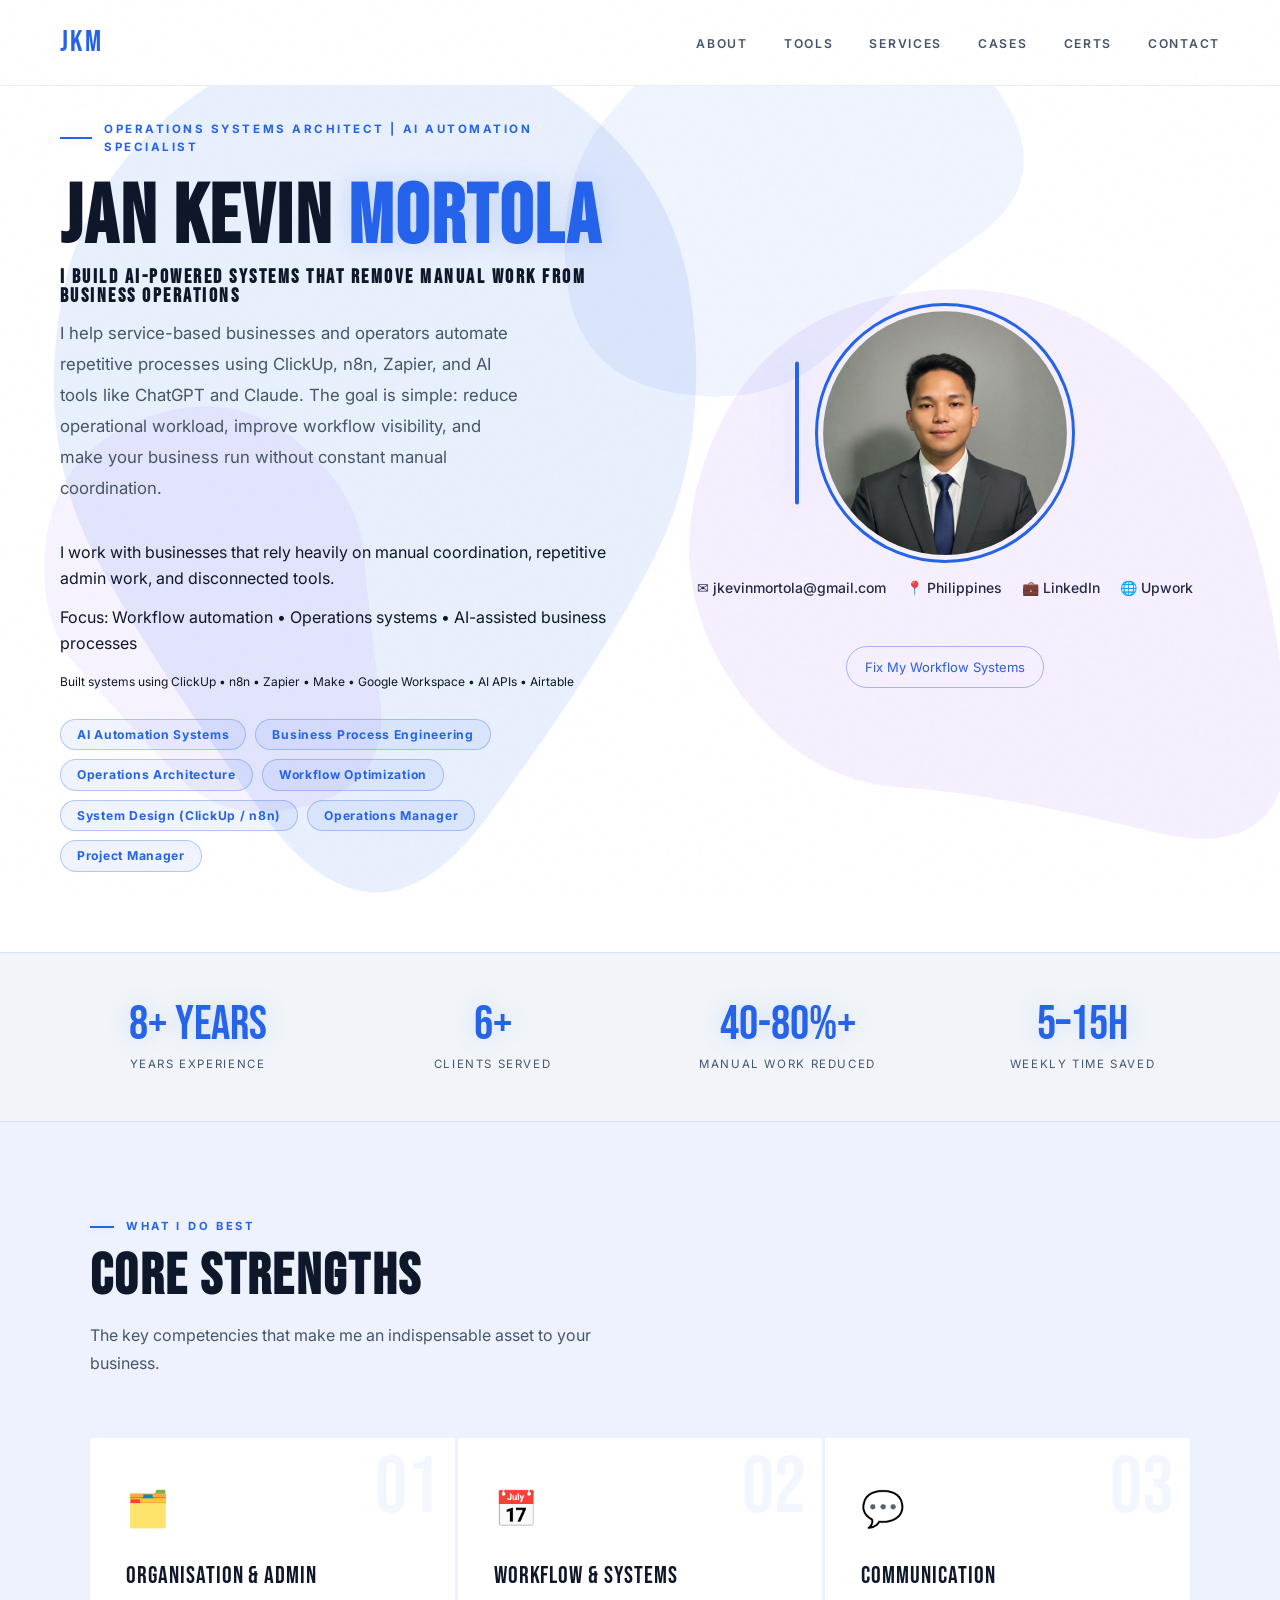
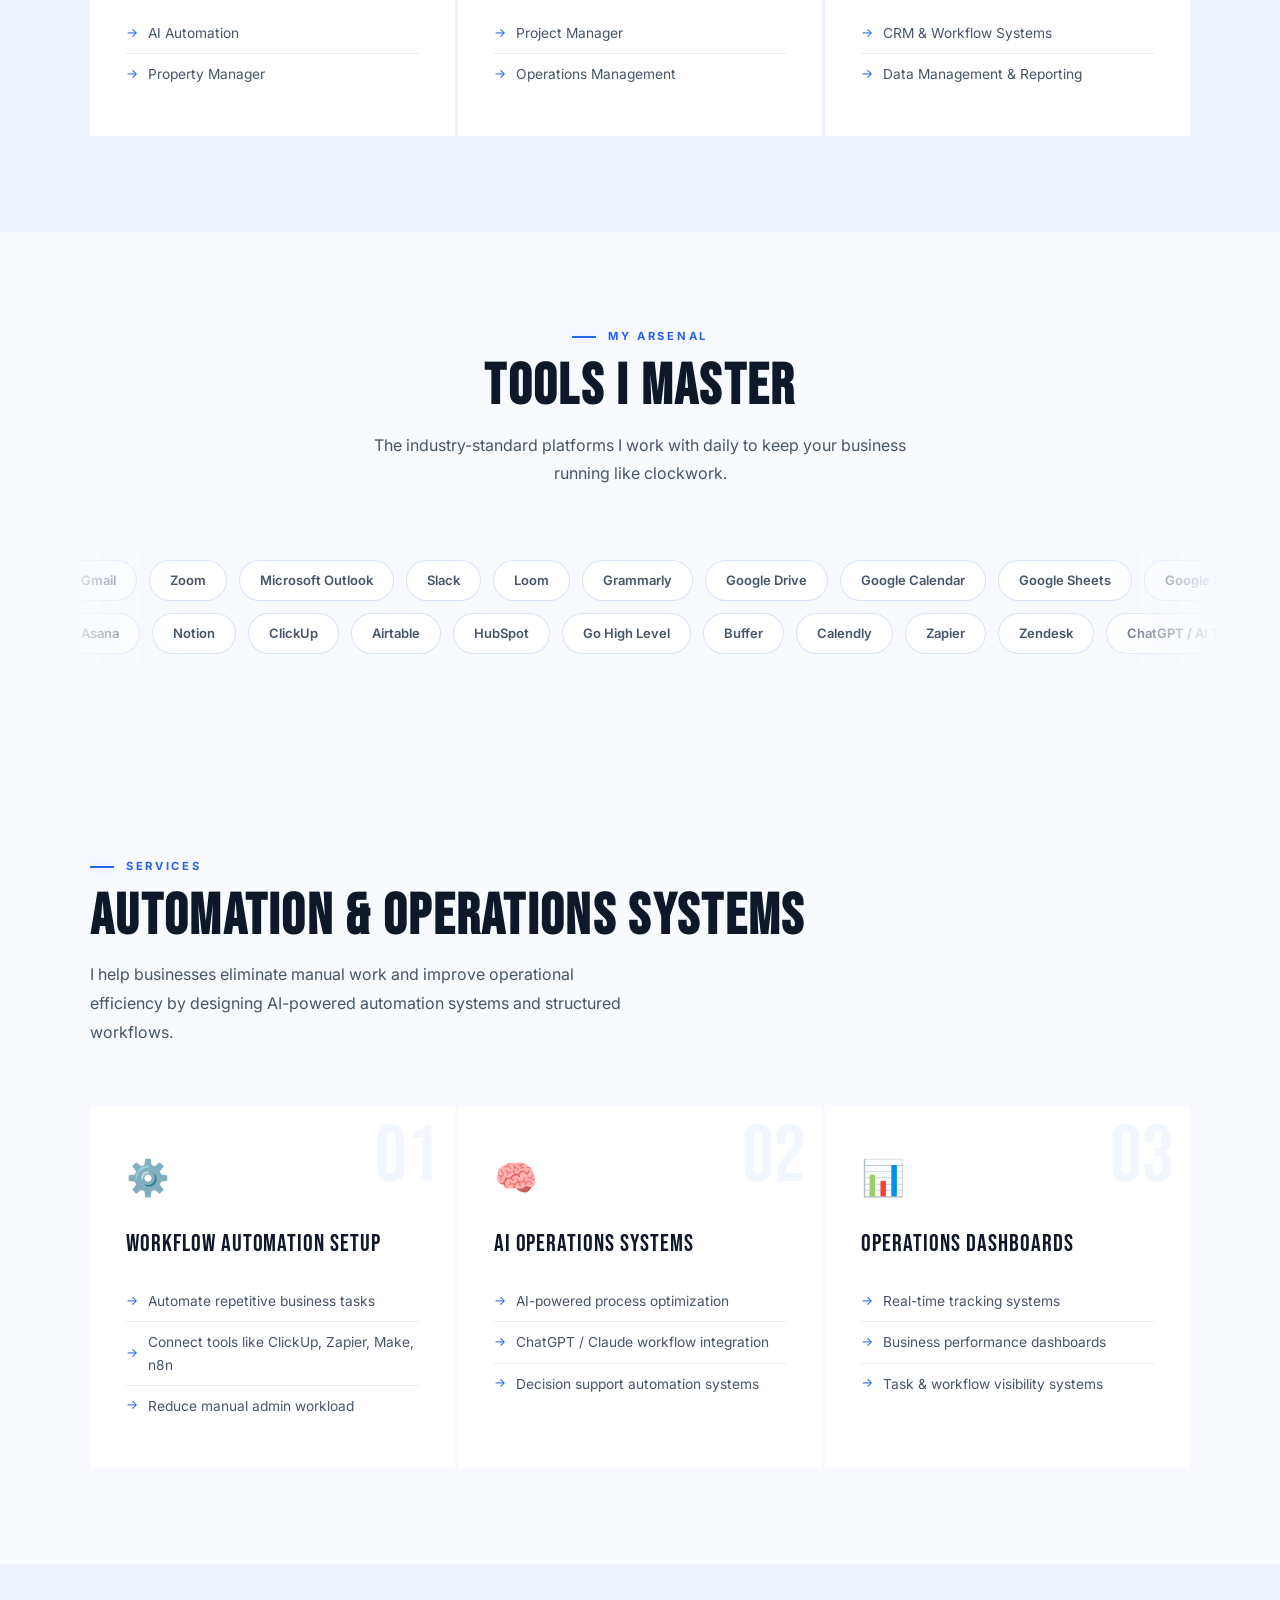
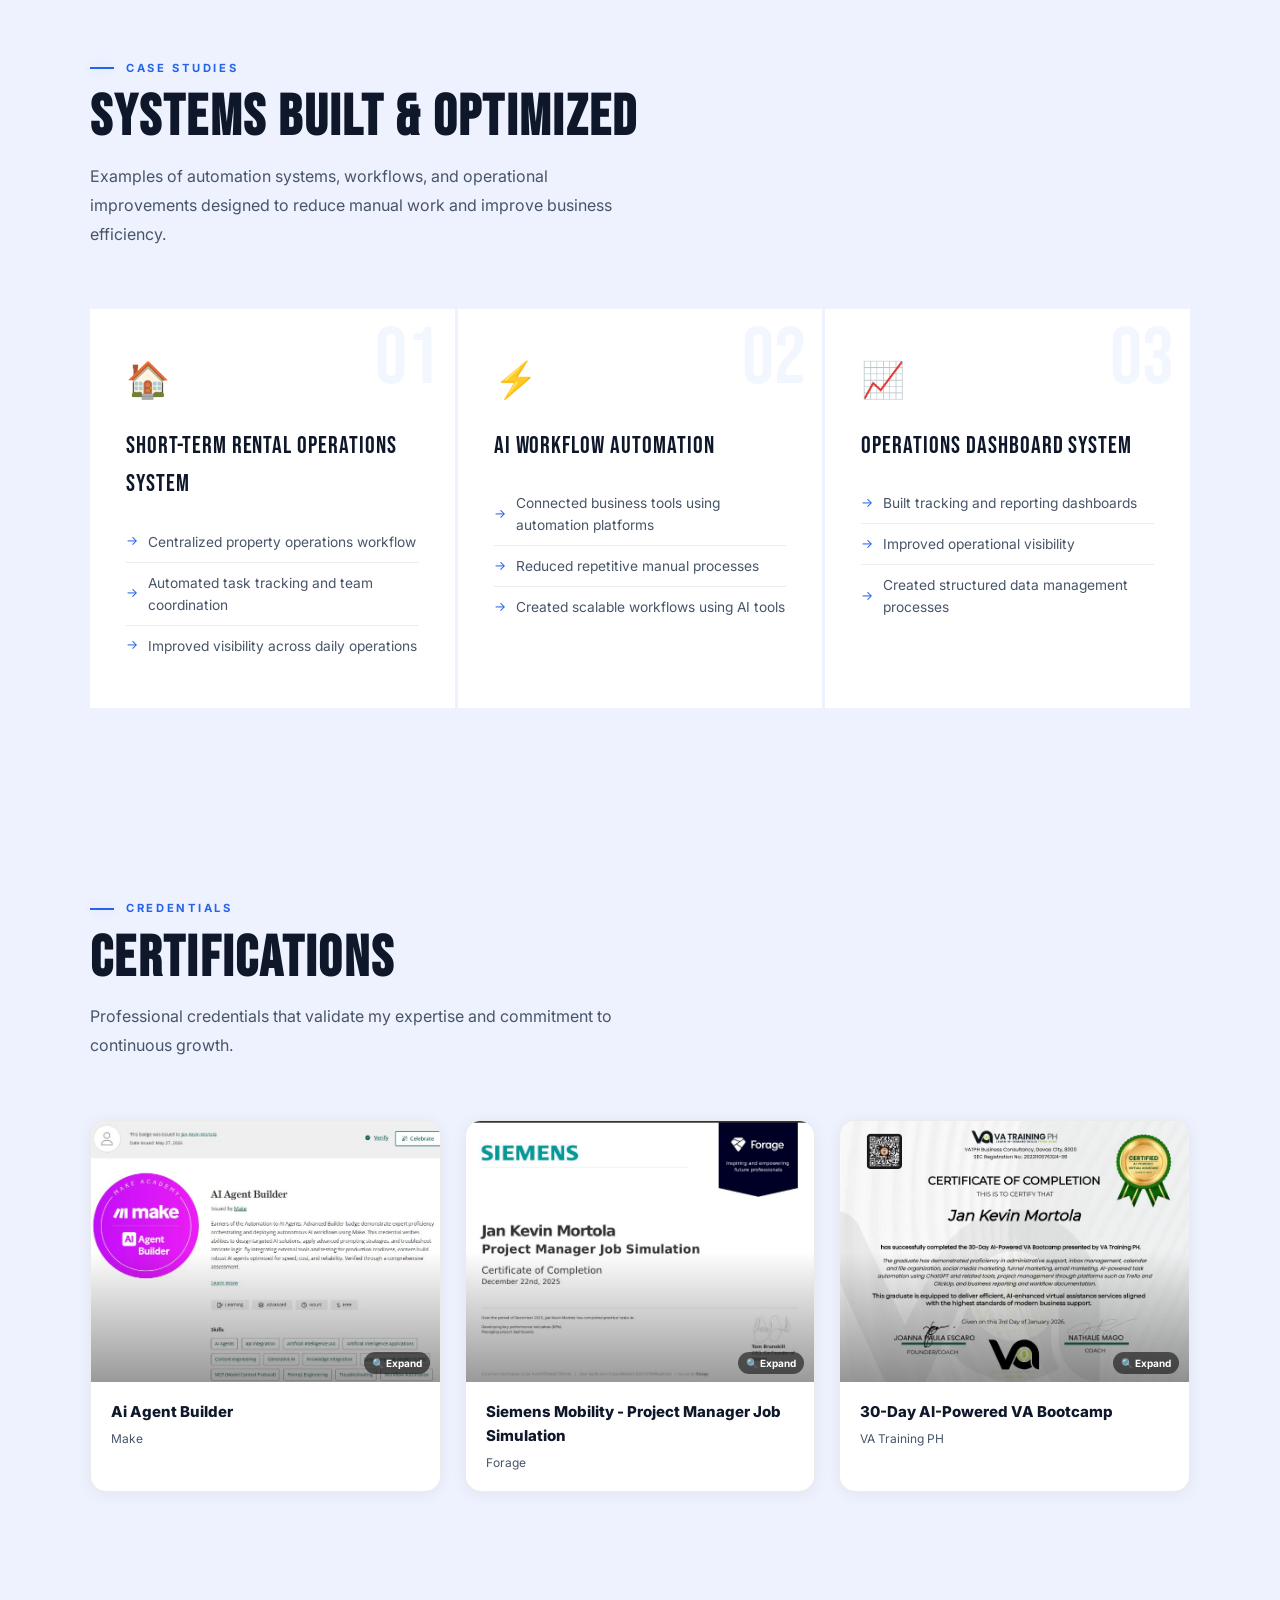
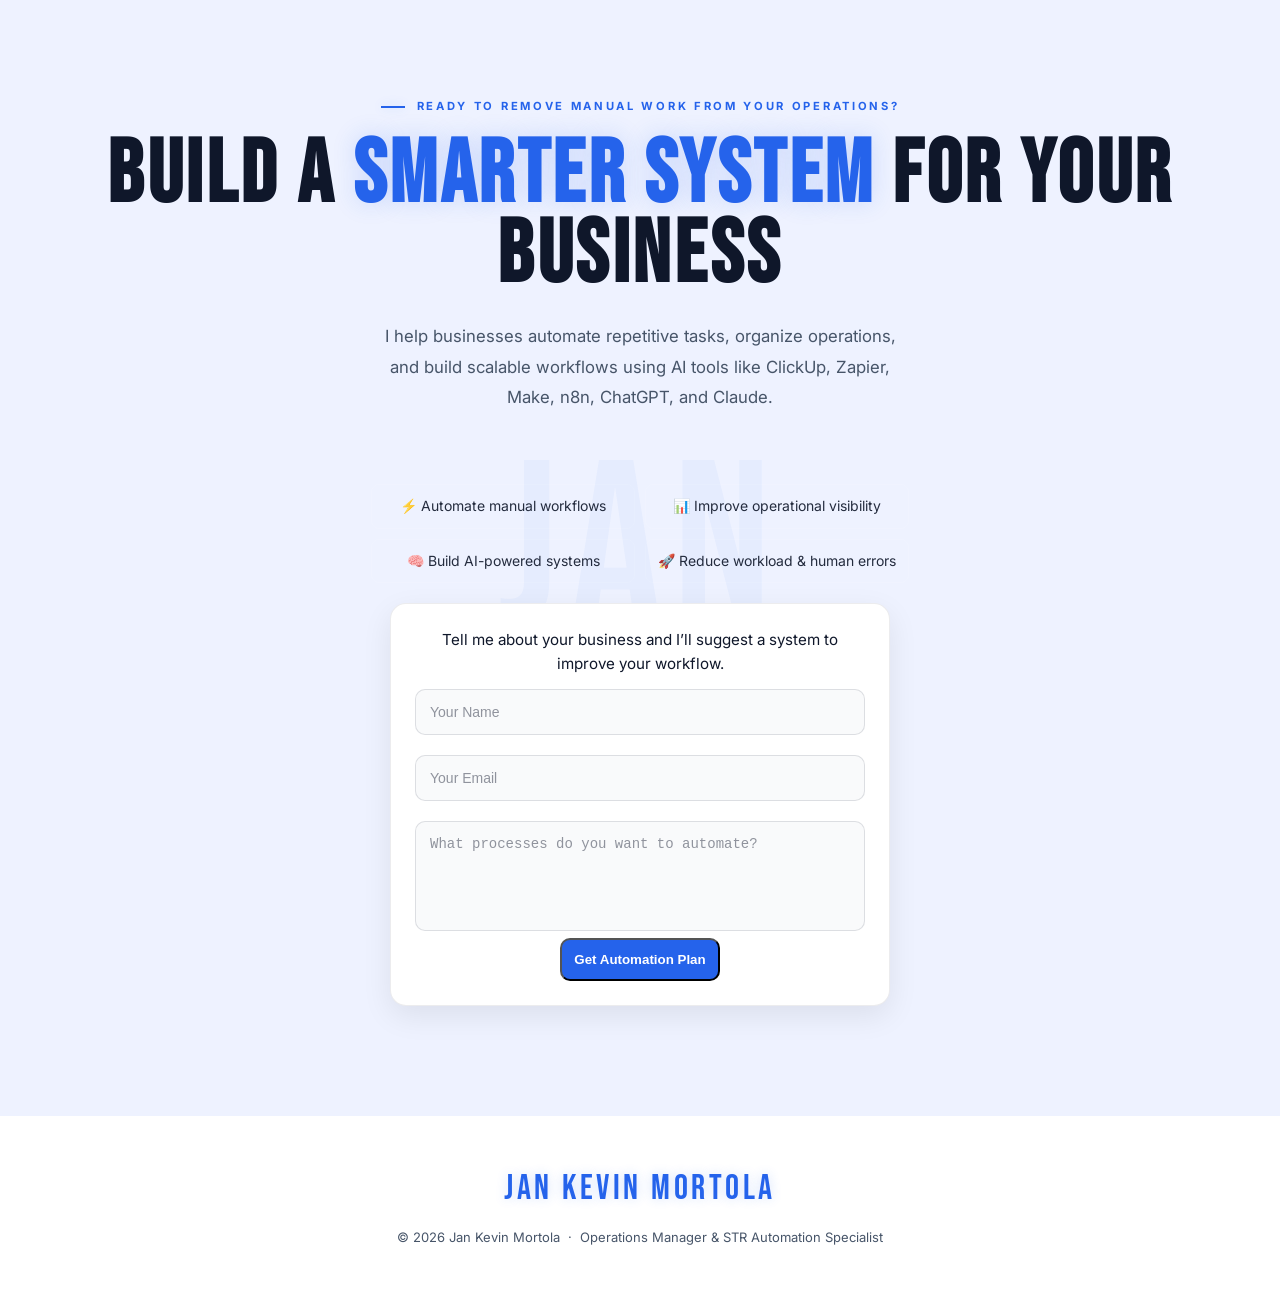
==== commit d9682c27: "Update index.html" ====
--- a/index.html
+++ b/index.html
@@ -297,6 +297,8 @@
 <meta name="description" content="AI Automation & Operations Specialist helping businesses streamline workflows, reduce manual work, and build efficient systems using ClickUp, Make, Zapier, n8n, ChatGPT, and Claude.">
   <meta name="keywords" content="AI automation, workflow automation, ClickUp automation, Zapier workflows, n8n automation, operations specialist, virtual automation assistant, business process automation">
 <title>AI Automation & Operations Specialist | Workflow Automation with ClickUp, Make, Zapier, n8n</title>
+<link rel="icon" href="favicon.ico">
+<link rel="icon" type="image/png" sizes="32x32" href="favicon.png">
 <link rel="preconnect" href="https://fonts.googleapis.com">
 <link rel="preconnect" href="https://fonts.gstatic.com" crossorigin>
 <link href="https://fonts.googleapis.com/css2?family=Bebas+Neue&family=Inter:wght@300;400;500;600;700;800&display=swap" rel="stylesheet">
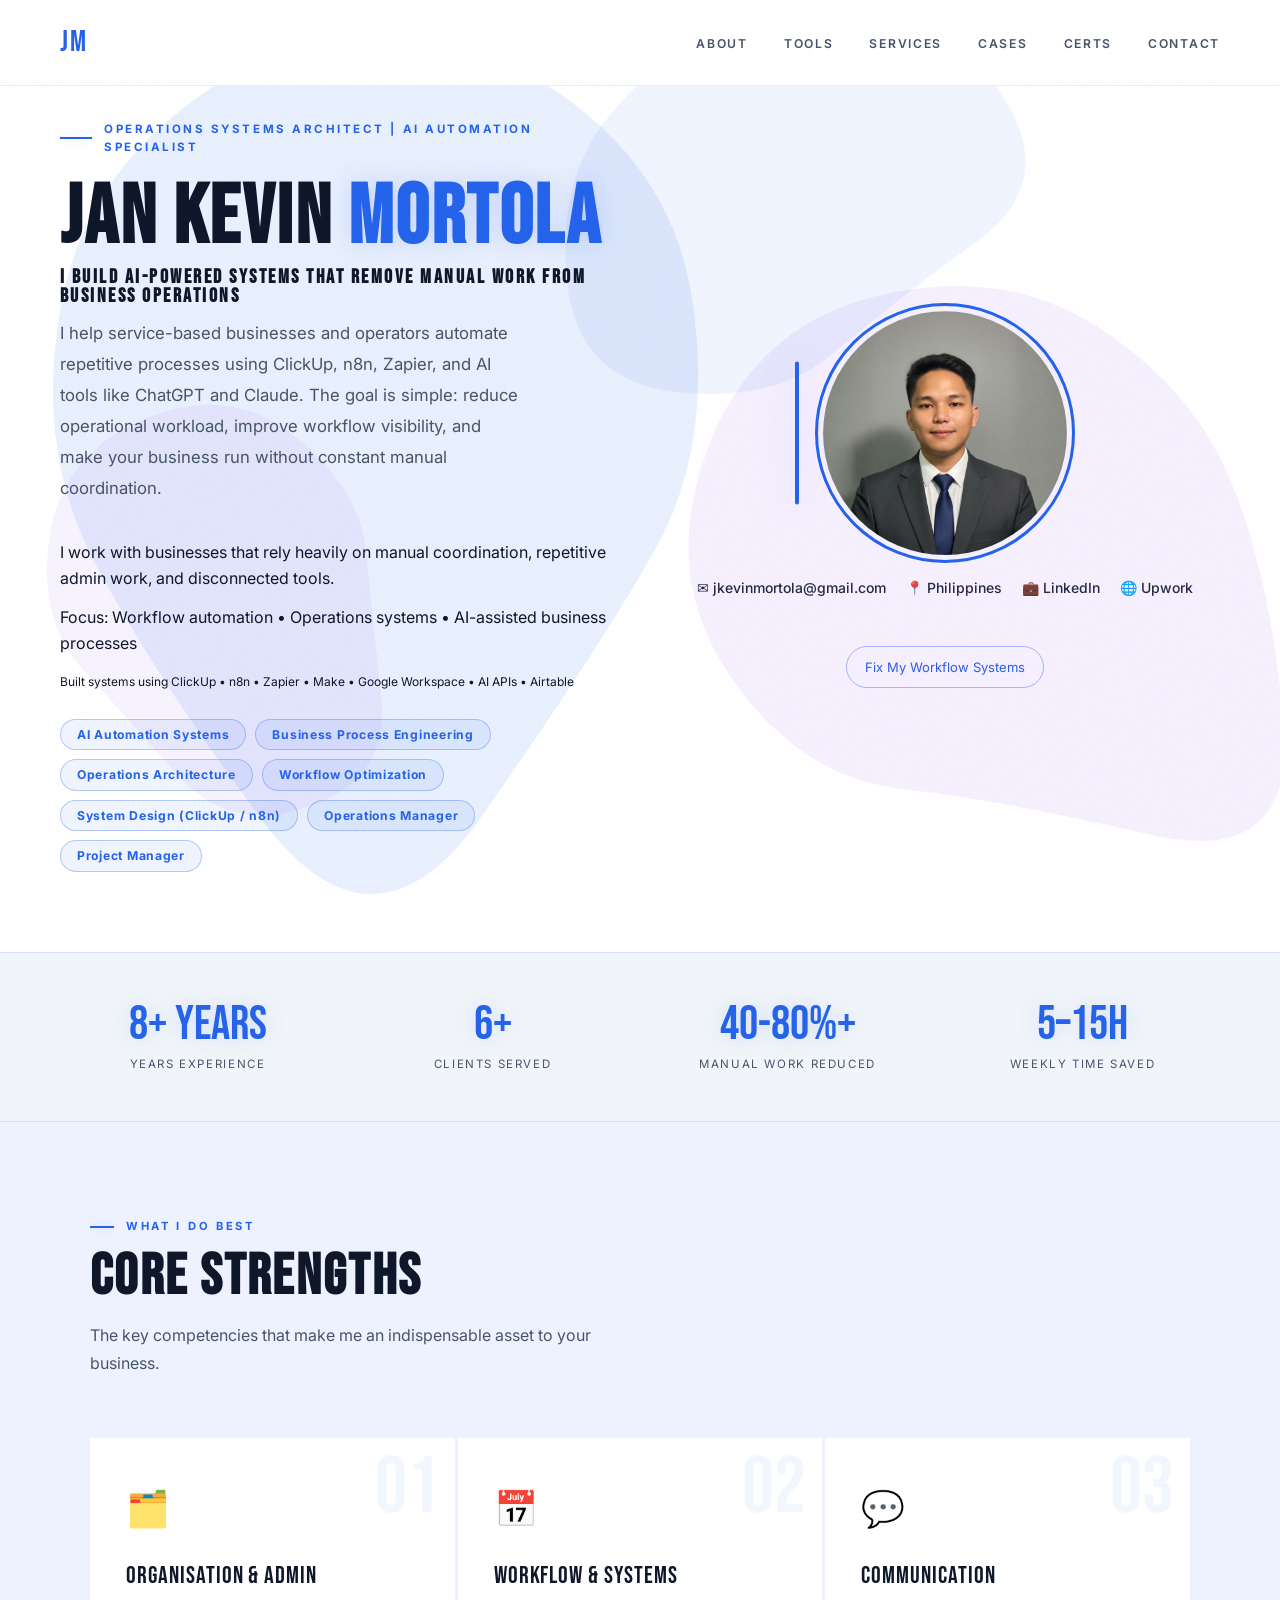
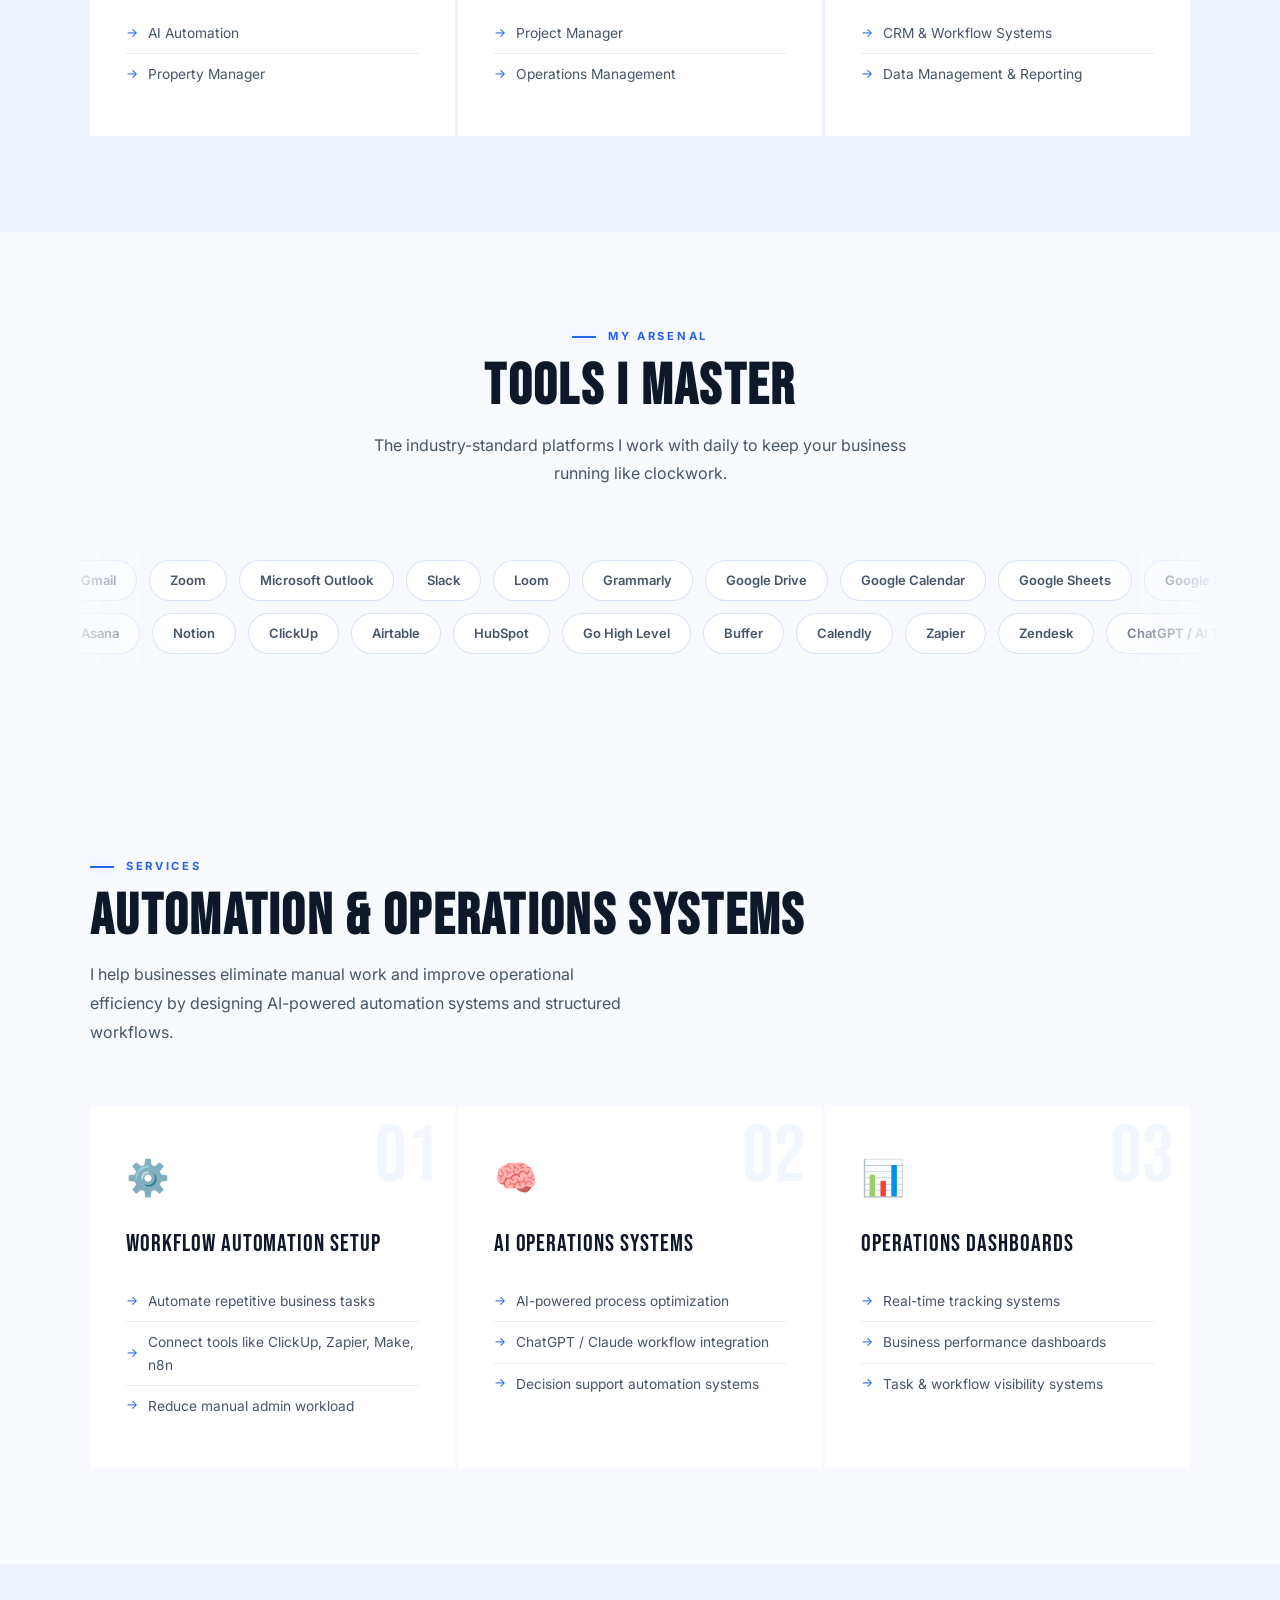
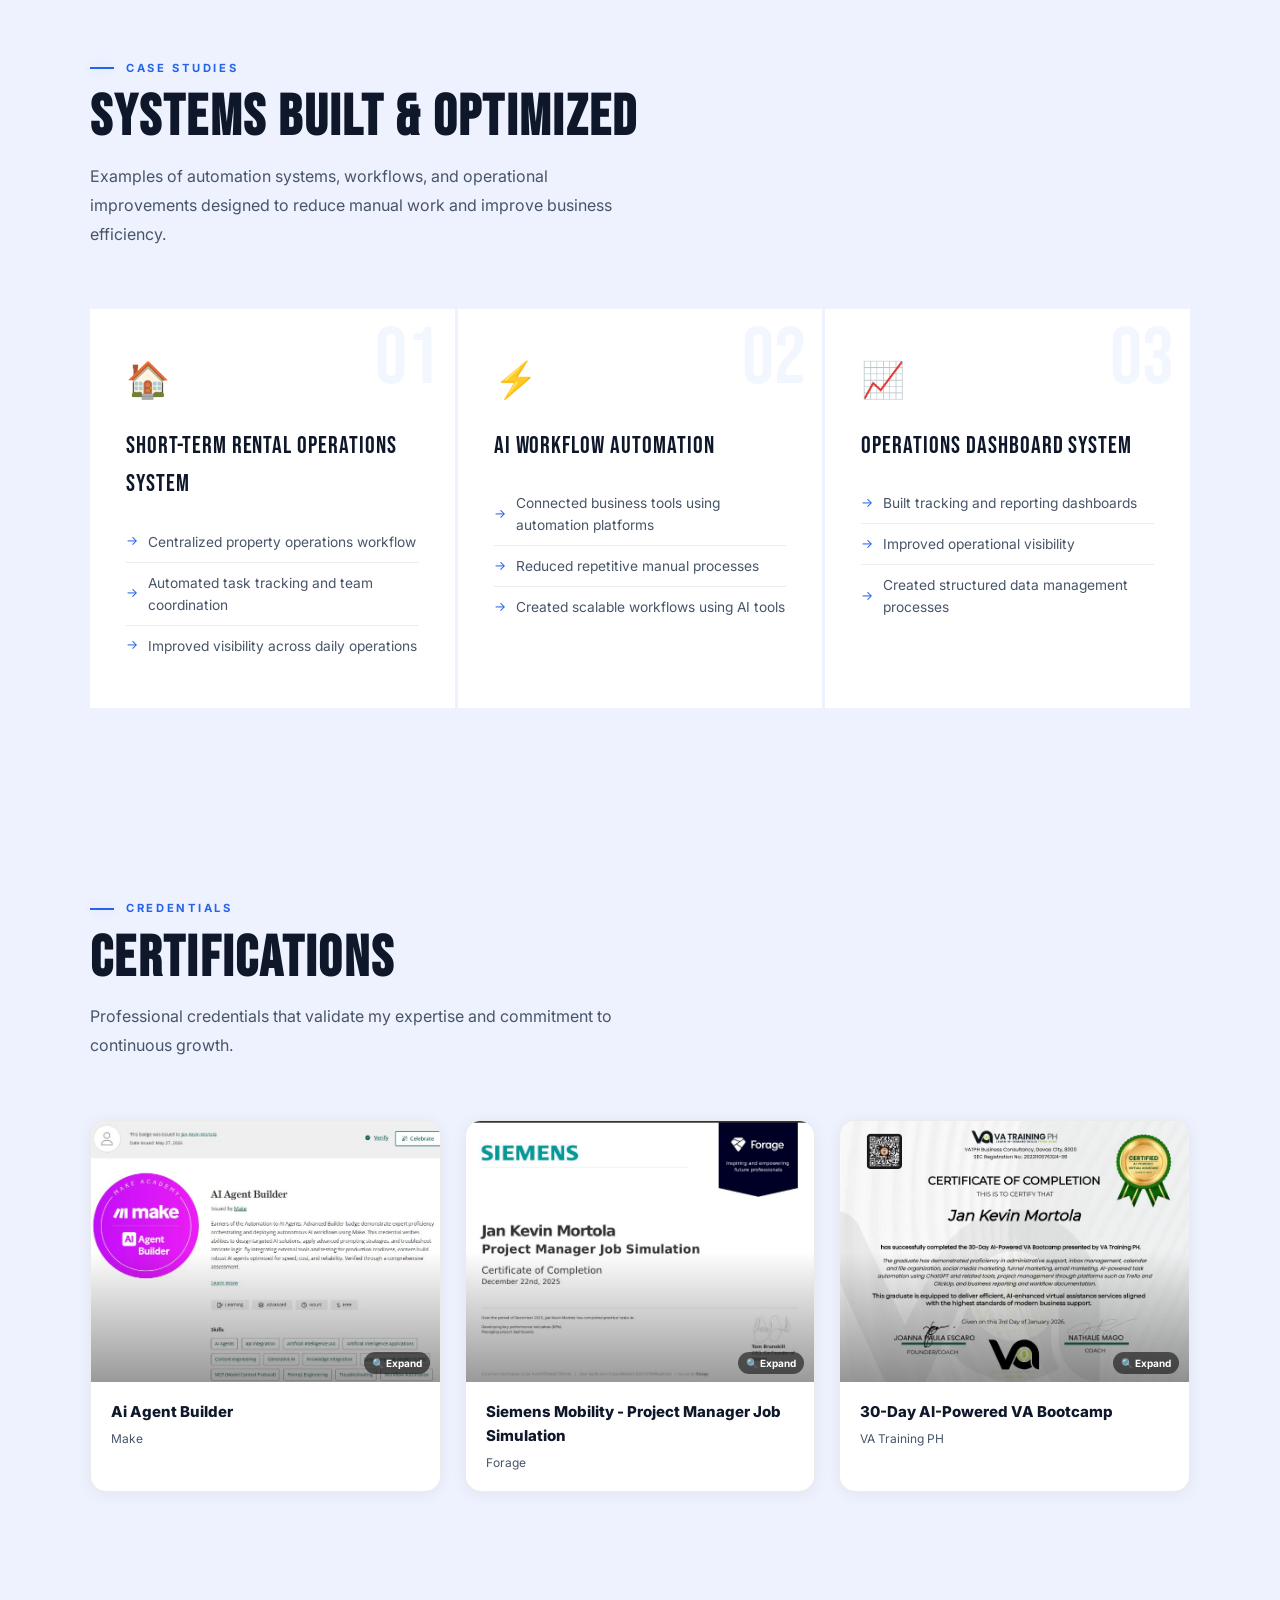
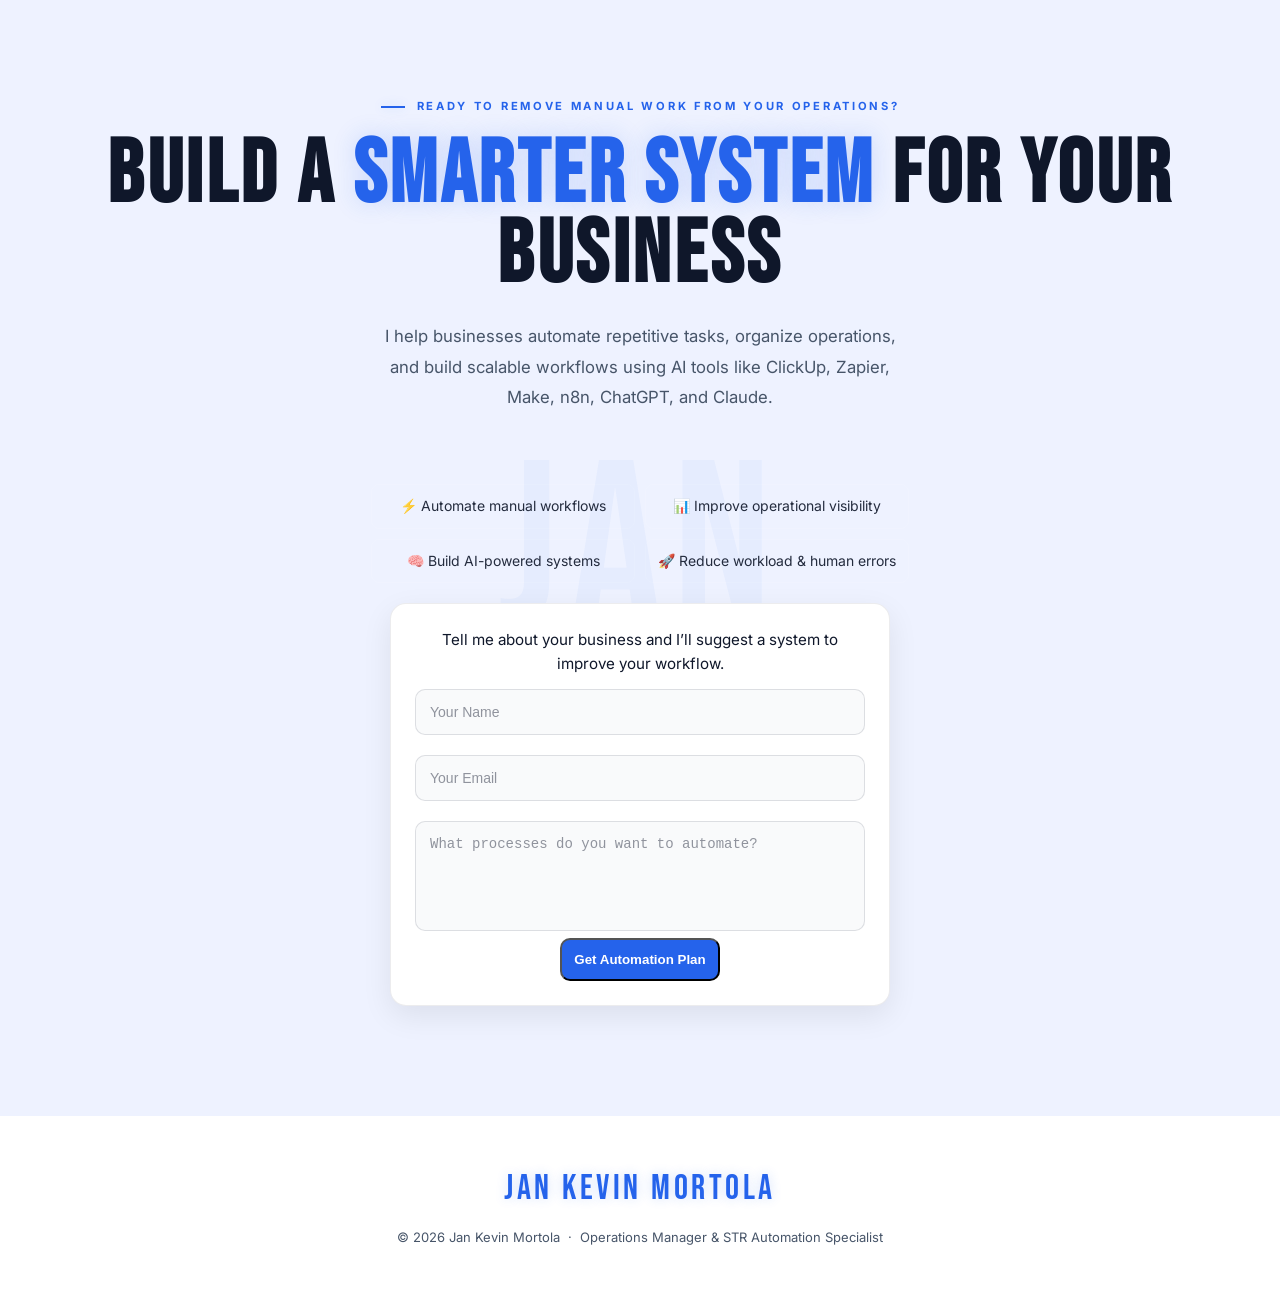
==== commit 7802a603: "Change logo text from 'JKM' to 'JM'" ====
--- a/index.html
+++ b/index.html
@@ -933,7 +933,7 @@
 <body>
 
 <nav id="top">
-  <div class="nav-logo" onclick="document.getElementById('top').scrollIntoView({behavior:'smooth'})">JKM</div>
+  <div class="nav-logo" onclick="document.getElementById('top').scrollIntoView({behavior:'smooth'})">JM</div>
   <ul>
 	  <li><a href="#about">About</a></li>
 	  <li><a href="#tools">Tools</a></li>
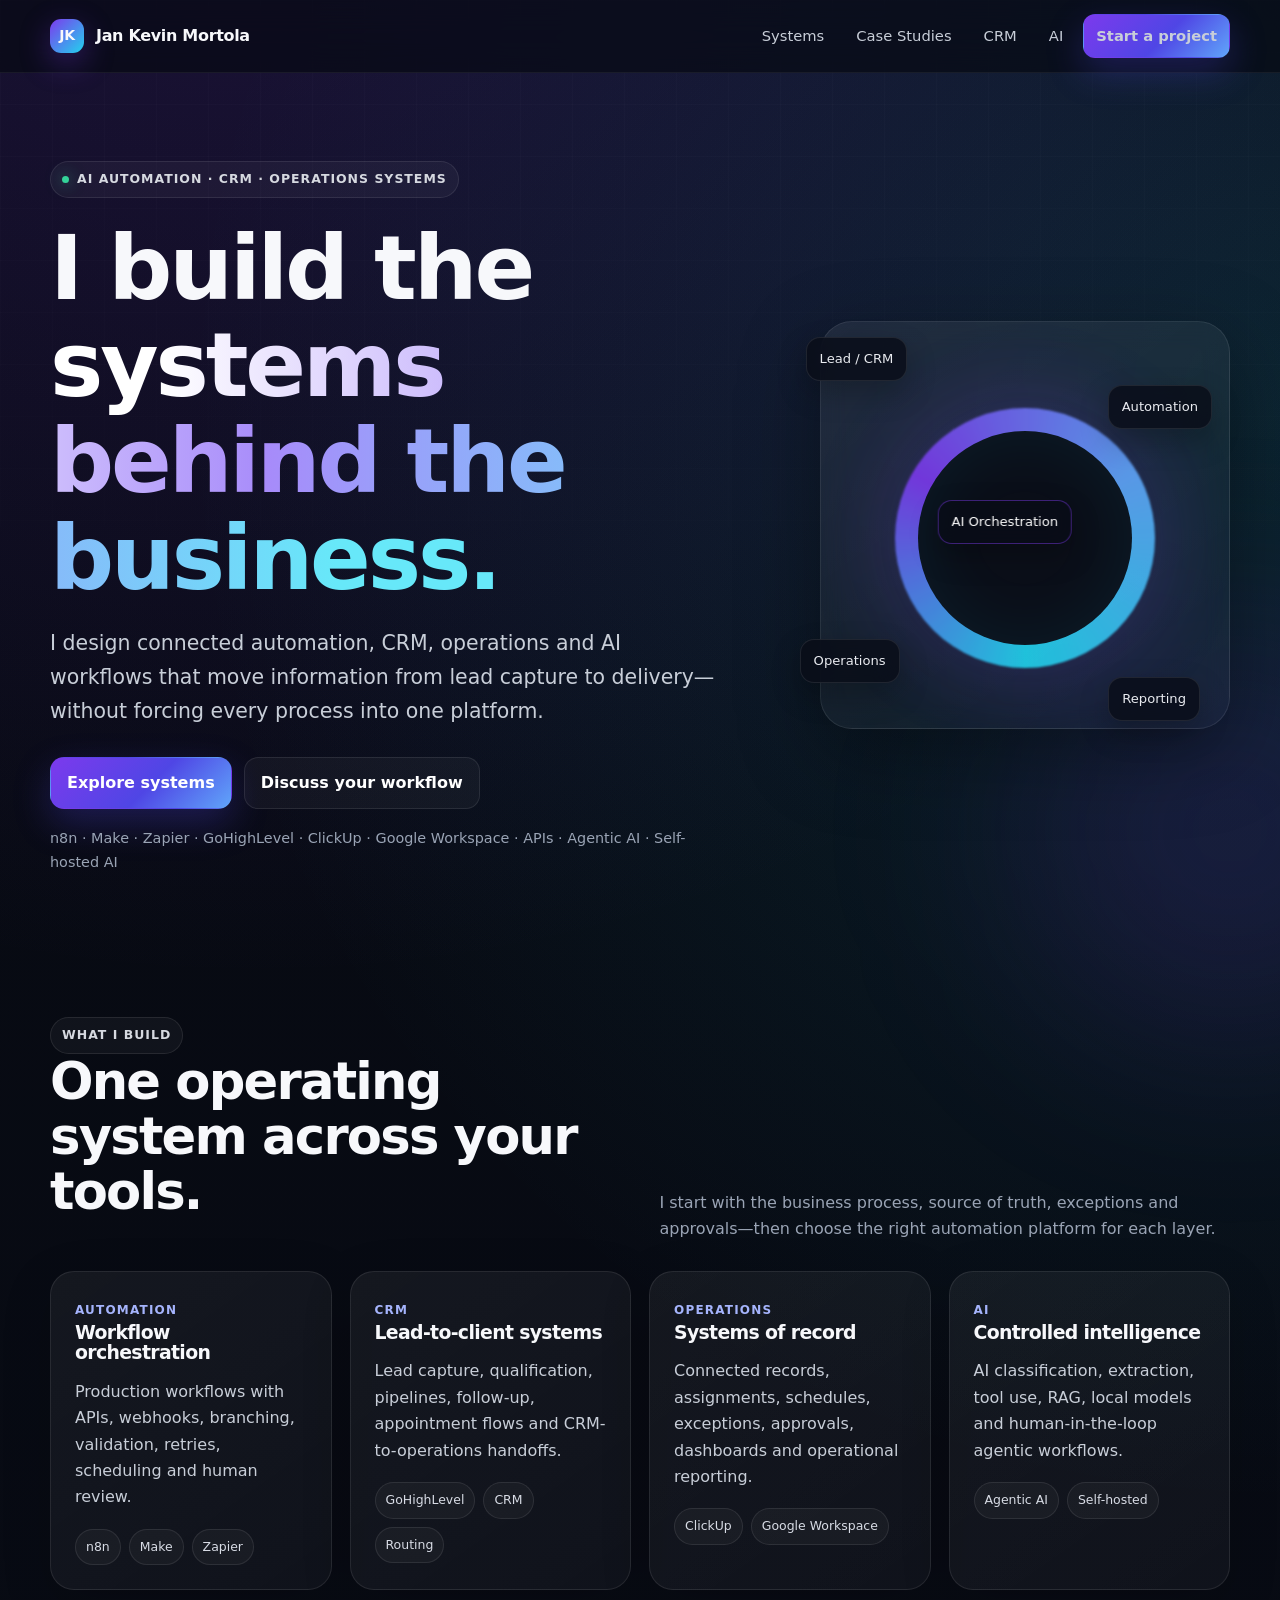
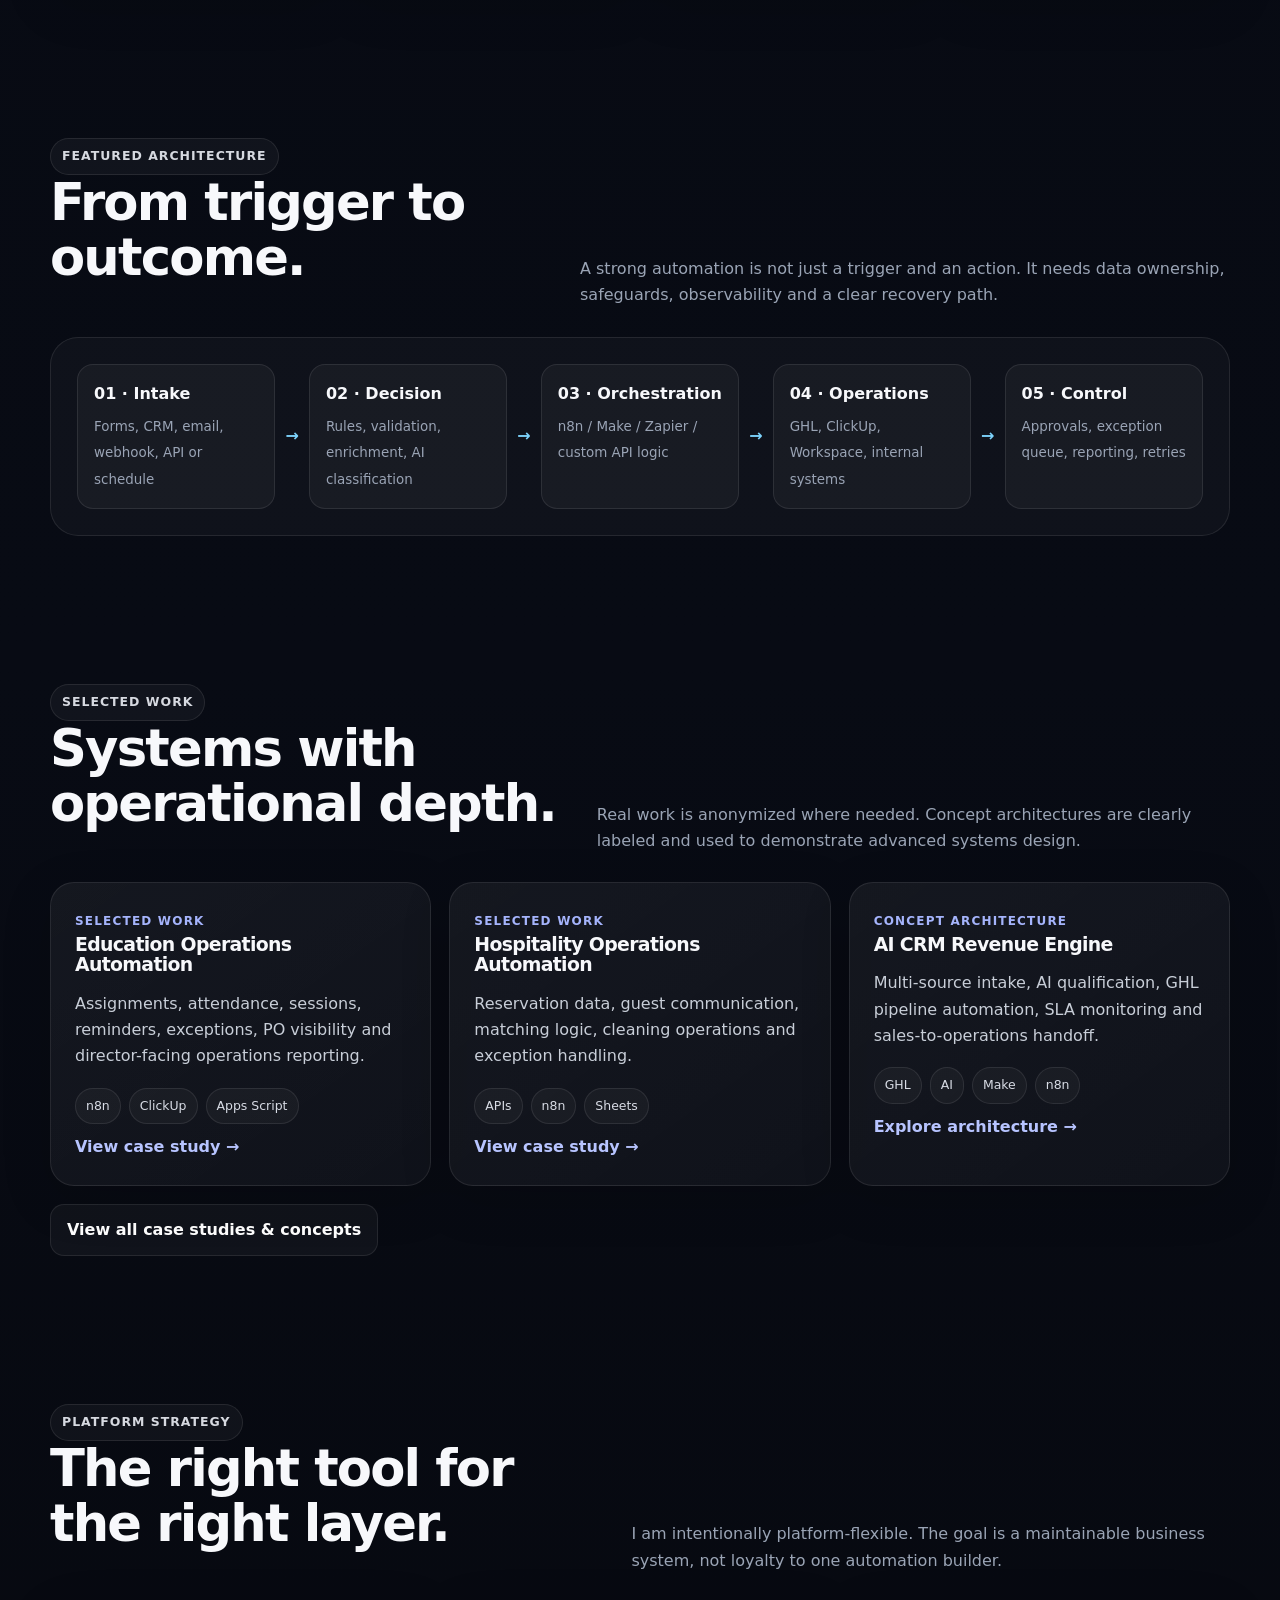
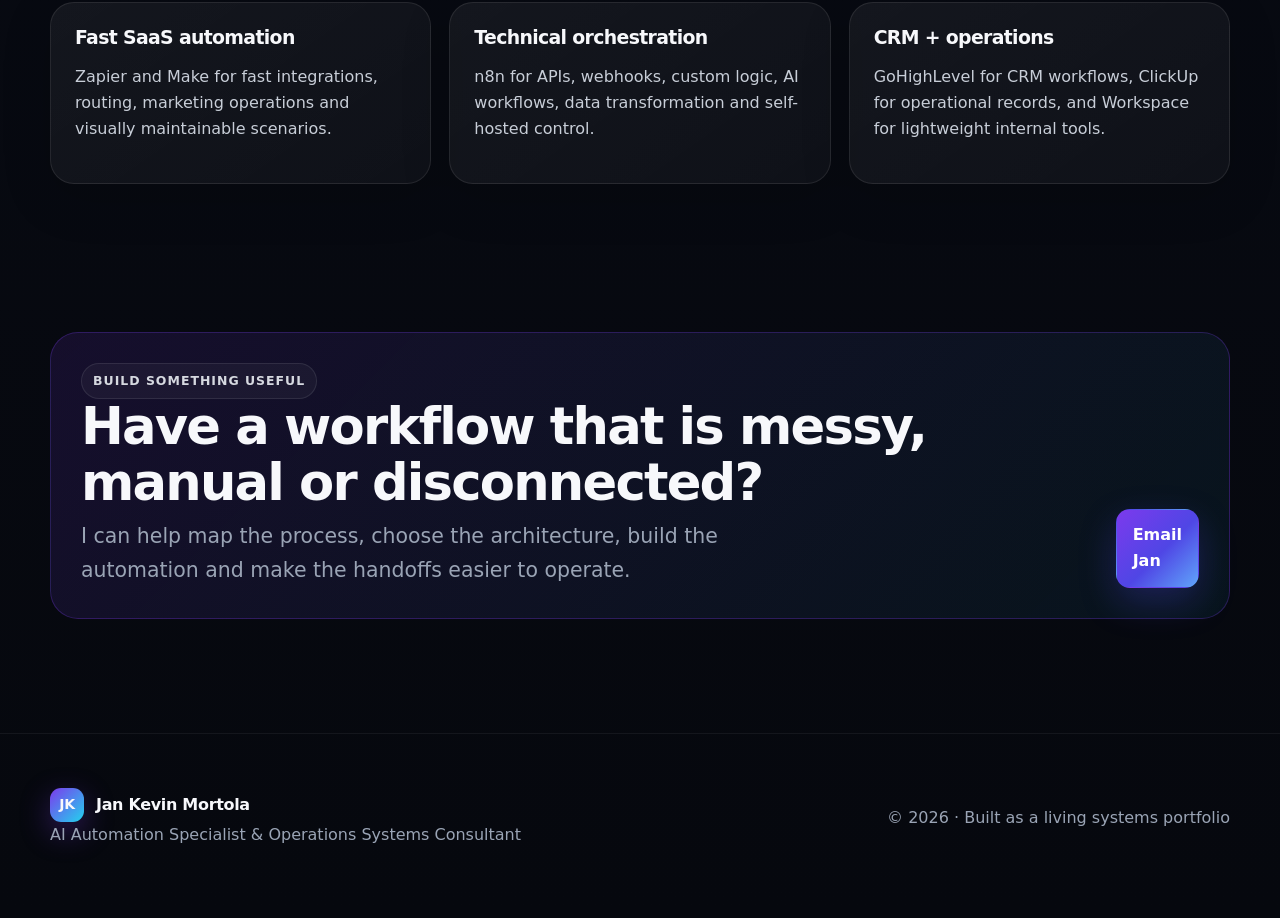
==== commit a7bce1aa: "Rebuild portfolio homepage with modern AI SaaS design" ====
--- a/index.html
+++ b/index.html
@@ -1,1418 +1 @@
-<!DOCTYPE html>
-<html lang="en">
-<head>
-  <style>
-.contact-box {
-  display: flex;
-  flex-direction: column;
-  gap: 12px;
-  padding: 24px;
-  border-radius: 16px;
-
-  background: #ffffff;
-  border: 1px solid rgba(15, 23, 42, 0.08);
-  box-shadow: 0 10px 30px rgba(0,0,0,0.08);
-
-  max-width: 500px;
-  margin: 0 auto;
-}
-.contact-box p {
-  color: #0f172a;
-  font-size: 0.95rem;
-  line-height: 1.6;
-}
-
-.contact-box input,
-.contact-box textarea {
-  width: 100%;
-  padding: 14px;
-  border-radius: 10px;
-
-  background: #f9fafb;   /* light gray OR use #fff */
-  border: 1px solid rgba(15, 23, 42, 0.12);
-
-  color: #0f172a;        /* BLACK text */
-  font-size: 14px;
-  outline: none;
-}
-.contact-box input::placeholder,
-.contact-box textarea::placeholder {
-  color: rgba(15, 23, 42, 0.45);
-}
-
-.contact-box input:focus,
-.contact-box textarea:focus {
-  border-color: #6ee7ff;
-  box-shadow: 0 0 0 2px rgba(110, 231, 255, 0.2);
-}
-
-.contact-box textarea {
-  resize: none;
-}
-
-.form-row {
-  display: flex;
-  gap: 10px;
-}
-
-.form-row input {
-  flex: 1;
-}
-
-.contact-box .btn {
-  background: #2563eb;
-  color: white;
-  border-radius: 10px;
-  padding: 12px;
-  font-weight: 600;
-  transition: 0.2s ease;
-}
-	  
-
-.contact-box .btn:hover {
-  transform: translateY(-2px);
-  box-shadow: 0 10px 20px rgba(37,99,235,0.25);
-}
-.hero {
-  display: grid;
-  grid-template-columns: 1fr 1fr;
-  min-height: 100vh;
-  align-items: start;
-}
-.hero p {
-  margin-top: 0;
-}
-
-.hero-left {
-  flex: 1.2;
-  max-width: 650px;
-  z-index: 2;
-}
-
-.hero-right {
-  flex: 0.8;
-  display: flex;
-  justify-content: center;
-  z-index: 2;
-}
-
-.hero-image-wrap {
-  width: 320px;
-  border-radius: 50%;
-  border: 4px solid #2563eb;
-}
-.hero-kicker {
-  font-size: 12px;
-  letter-spacing: 2px;
-  text-transform: uppercase;
-  color: #2563eb;
-  margin-bottom: 12px;
-}
-.hero-image-wrap .hero-photo {
-  width:320px;
-  height:320px;
-  object-fit:cover;
-  border-radius:50%;
-}
-.hero-image-wrap .hero-contacts {
-  flex-direction:column;
-  align-items:center;
-}
-
-
-.hero-image-wrap .contact-item,
-.hero-image-wrap .hero-btn {
-  margin-top:12px;
-}
-
-.hero-title {
-  font-size: 64px;
-  font-weight: 800;
-  margin: 0;
-  line-height: 1;
-}
-
-.hero-title span {
-  color: #2563eb;
-}
-
-.hero-subtitle {
-  line-height: 1.1;
-  margin-top: 0;
-  margin-bottom: 12px;
-  display: inline-block;
-}
-
-.hero-desc {
-  margin-top: 16px;
-  color: #475569;
-  line-height: 1.6;
-}
-.hero-actions {
-  display: flex;
-  gap: 12px;
-  margin-top: 24px;
-}
-
-.btn-primary {
-  background: #2563eb;
-  color: white;
-  padding: 12px 18px;
-  border-radius: 10px;
-  text-decoration: none;
-  font-weight: 600;
-}
-
-.btn-secondary {
-  border: 1px solid #cbd5e1;
-  padding: 12px 18px;
-  border-radius: 10px;
-  text-decoration: none;
-  color: #0f172a;
-}
-.hero-tags span {
-  display: inline-block;
-  border: 1px solid #e2e8f0;
-  padding: 6px 10px;
-  border-radius: 999px;
-  font-size: 12px;
-  margin: 4px;
-}
-
-.cta-highlights {
-  display: grid;
-  grid-template-columns: 1fr 1fr;
-  gap: 10px;
-  margin: 20px 0;
-}
-
-.cta-item {
-  padding: 10px 12px;
-  border: 1px solid rgba(255,255,255,0.1);
-  border-radius: 8px;
-  font-size: 14px;
-  opacity: 0.9;
-}
-
-.hero-btn {
-  display: inline-block;
-  margin-top: 12px;
-  padding: 10px 18px;
-  border: 1px solid rgba(37,99,235,0.4);
-  border-radius: 999px;
-  font-size: 13px;
-  color: #2563eb;
-  text-decoration: none;
-  transition: 0.25s ease;
-}
-
-.hero-btn:hover {
-  background: #2563eb;
-  color: white;
-  transform: translateY(-2px);
-  box-shadow: 0 10px 25px rgba(37,99,235,0.25);
-}
-
-.hero-card {
-  display: flex;
-  flex-direction: column;
-  align-items: center;
-  gap: 18px;
-  position: relative;
-  z-index: 2;
-}
-
-/* IMAGE ONLY */
-.hero-photo-wrap {
-  width: 260px;
-  height: 260px;
-  border-radius: 50%;
-  border: 3px solid #2563eb;
-
-  display: flex;
-  align-items: center;
-  justify-content: center;
-
-  margin: 0 auto;
-  box-sizing: border-box;
-  overflow: hidden;
-}
-
-.hero-photo {
-  width: 100%;
-  height: 100%;
-  object-fit: cover;
-  display: block;
-}
-
-/* INFO BELOW */
-.hero-info {
-  display: flex;
-  flex-direction: column;
-  align-items: center;
-  gap: 10px;
-  text-align: center;
-}
-
-/* BUTTON FIX */
-.hero-btn {
-  margin-top: 10px;
-}
-
-.hero-image-wrap {
-  position: relative;
-  z-index: 2;
-}
-
-.hero-photo {
-  position: relative;
-  z-index: 3;
-}
-
-.hero-contacts {
-  display: flex;
-  gap: 18px;
-  justify-content: center;
-  margin-top: 14px;
-  flex-wrap: wrap;
-}
-.hero-contacts a,
-.hero-contacts span {
-  display: flex;
-  align-items: center;
-  gap: 6px;
-  text-decoration: none;
-  color: #1f2937;
-}
-.hero-container {
-  display: flex;
-  flex-direction: column;
-  align-items: center;
-  justify-content: center;
-}
-
-</style>
-<meta charset="UTF-8">
-<meta name="viewport" content="width=device-width, initial-scale=1.0">
-<meta name="description" content="AI Automation & Operations Specialist helping businesses streamline workflows, reduce manual work, and build efficient systems using ClickUp, Make, Zapier, n8n, ChatGPT, and Claude.">
-  <meta name="keywords" content="AI automation, workflow automation, ClickUp automation, Zapier workflows, n8n automation, operations specialist, virtual automation assistant, business process automation">
-<title>AI Automation & Operations Specialist | Workflow Automation with ClickUp, Make, Zapier, n8n</title>
-<link rel="icon" href="favicon.ico">
-<link rel="icon" type="image/png" sizes="32x32" href="favicon.png">
-<link rel="preconnect" href="https://fonts.googleapis.com">
-<link rel="preconnect" href="https://fonts.gstatic.com" crossorigin>
-<link href="https://fonts.googleapis.com/css2?family=Bebas+Neue&family=Inter:wght@300;400;500;600;700;800&display=swap" rel="stylesheet">
-<style>
-*{margin:0;padding:0;box-sizing:border-box}
-html{scroll-behavior:smooth}
-body{font-family:'Inter',sans-serif;background:#f8faff;color:#0f172a;line-height:1.6;overflow-x:hidden}
-a{text-decoration:none}
-img{max-width:100%;display:block}
-
-/* ── Noise texture ── */
-body::before{content:'';position:fixed;inset:0;background-image:url("data:image/svg+xml,%3Csvg viewBox='0 0 200 200' xmlns='http://www.w3.org/2000/svg'%3E%3Cfilter id='n'%3E%3CfeTurbulence type='fractalNoise' baseFrequency='0.85' numOctaves='4' stitchTiles='stitch'/%3E%3C/filter%3E%3Crect width='100%25' height='100%25' filter='url(%23n)' opacity='0.04'/%3E%3C/svg%3E");pointer-events:none;z-index:9999;opacity:0.1}
-
-/* ── Nav ── */
-nav{position:fixed;top:0;width:100%;z-index:998;padding:18px 60px;display:flex;justify-content:space-between;align-items:center;background:rgba(255,255,255,0.97);backdrop-filter:blur(14px);border-bottom:1px solid rgba(0,0,0,0.07);box-shadow:0 1px 20px rgba(0,0,0,0.06)transition:all 0.3s}
-.nav-logo{font-family:'Bebas Neue',sans-serif;font-size:1.9rem;letter-spacing:0.08em;color:#2563eb;cursor:pointer}
-nav ul{list-style:none;display:flex;gap:36px}
-nav a{color:#475569;font-size:0.76rem;font-weight:600;letter-spacing:0.14em;text-transform:uppercase;transition:color 0.2s}
-nav a:hover{color:#2563eb}
-
-/* ── Hero — split ── */
-.hero{min-height:100vh;display:grid;grid-template-columns:1fr 1fr;align-items:center;padding:120px 60px 80px;gap:60px;position:relative;overflow:hidden;background:#ffffff}
-.hero-canvas{position:absolute;inset:0;width:100%;height:100%;pointer-events:none;z-index:0}
-.hero-content,.hero-visual{position:relative;z-index:2}
-
-/* ── Hero — centered (bold) ── */
-.hero.hero-c{display:flex;flex-direction:column;align-items:center;justify-content:center;text-align:center;padding:140px 40px 100px}
-.hero.hero-c .hero-bio-text{margin-left:auto;margin-right:auto}
-.hero.hero-c .hero-contacts{justify-content:center}
-.hero-blobs{position:absolute;inset:0;overflow:hidden;pointer-events:none;z-index:0}
-.blob{position:absolute;border-radius:50%;filter:blur(80px);opacity:0.18;animation:blobPulse 8s ease-in-out infinite alternate}
-.blob-1{width:500px;height:500px;background:#2563eb;top:-150px;left:-100px}
-.blob-2{width:400px;height:400px;background:#7c3aed;bottom:-100px;right:-80px;animation-delay:-4s}
-
-/* ── Eyebrow label ── */
-.eyebrow{font-size:0.72rem;font-weight:700;letter-spacing:0.22em;text-transform:uppercase;color:#2563eb;margin-bottom:22px;display:flex;align-items:center;gap:12px}
-.eyebrow-c{justify-content:center}
-.eyebrow::before{content:'';width:32px;height:2px;background:#2563eb;box-shadow:0 0 12px rgba(37,99,235,0.20);flex-shrink:0}
-.eyebrow-c::before{display:none}
-
-/* ── Hero name ── */
-h1.hero-name{font-family:'Bebas Neue',sans-serif;font-size:clamp(3.6rem,6.5vw,6rem);line-height:0.95;letter-spacing:0.03em;margin-bottom:12px}
-h1.hero-name .hl{color:#2563eb;text-shadow:0 0 24px rgba(37,99,235,0.18)}
-
-/* ── Hero role tag ── */
-.role-tag{display:inline-flex;align-items:center;gap:8px;border:1px solid rgba(37,99,235,0.4);background:rgba(37,99,235,0.08);color:#2563eb;font-size:0.78rem;font-weight:700;letter-spacing:0.14em;text-transform:uppercase;padding:7px 18px;border-radius:3px;margin-bottom:28px}
-
-/* ── Hero bio ── */
-.hero-bio-text{font-size:1.05rem;color:#475569;max-width:460px;line-height:1.85;margin-bottom:36px}
-
-/* ── Hero contacts ── */
-.hero-contacts{display:flex;flex-wrap:wrap;gap:20px;margin-bottom:36px}
-.contact-item{font-size: 14px;
-  font-weight: 500;
-  color: #1f2937;
-  text-decoration: none;
-  display: flex;
-  align-items: center;
-  gap: 6px;
-}
-.contact-item:hover{color:#2563eb}
-
-/* ── Strength tags in hero ── */
-.s-tags{display:flex;flex-wrap:wrap;gap:9px;margin-top:28px}
-.s-tag{border:1px solid rgba(37,99,235,0.3);background:rgba(37,99,235,0.07);color:#2563eb;padding:5px 16px;border-radius:999px;font-size:0.76rem;font-weight:700;letter-spacing:0.06em;transition:all 0.25s}
-.s-tag:hover{background:rgba(37,99,235,0.16);box-shadow:0 0 12px rgba(37,99,235,0.20)}
-
-/* ── Hero photo (split) ── */
-.hero-visual{display:flex;justify-content:center;align-items:center}
-.photo-wrap{position:relative}
-.photo-wrap::before{content:'';position:absolute;inset:-3px;clip-path:circle(48% at 50% 50%);background:#2563eb;box-shadow:0 0 40px rgba(37,99,235,0.22);z-index:0}
-.hero-photo{width:100%;max-width:440px;display:block;clip-path:circle(48% at 50% 50%);filter:contrast(1.04) saturate(1.05);position:relative;z-index:1}
-.photo-initials{width:340px;height:380px;clip-path:circle(48% at 50% 50%);background:linear-gradient(135deg,rgba(37,99,235,0.25),rgba(37,99,235,0.05));display:flex;align-items:center;justify-content:center;font-family:'Bebas Neue',sans-serif;font-size:7rem;color:#2563eb;text-shadow:0 0 24px rgba(37,99,235,0.18);position:relative;z-index:1}
-.neon-bar{position:absolute;left:-20px;top:50%;transform:translateY(-50%);width:4px;height:55%;background:#2563eb;box-shadow:0 0 40px rgba(37,99,235,0.22);border-radius:2px}
-
-/* ── Hero photo (centered) ── */
-.photo-center-wrap{position:relative;margin-bottom:32px}
-.photo-center-wrap::before{content:'';position:absolute;inset:-4px;clip-path:circle(48% at 50% 50%);background:linear-gradient(135deg,#2563eb,#7c3aed);z-index:0}
-.hero-photo-c{width:180px;height:180px;clip-path:circle(48% at 50% 50%);object-fit:cover;position:relative;z-index:1}
-.photo-center-init{width:180px;height:180px;clip-path:circle(48% at 50% 50%);background:rgba(37,99,235,0.15);display:flex;align-items:center;justify-content:center;font-family:'Bebas Neue',sans-serif;font-size:4rem;color:#2563eb;position:relative;z-index:1}
-
-/* ── Stats strip ── */
-.stats{background:#f1f5f9;border-top:1px solid rgba(37,99,235,0.14);border-bottom:1px solid rgba(37,99,235,0.14);padding:48px 60px;display:grid;grid-template-columns:repeat(4,1fr);gap:20px;text-align:center}
-@keyframes statFadeUp{from{opacity:0;transform:translateY(12px)}to{opacity:1;transform:translateY(0)}}
-.stat-item{animation:statFadeUp 0.55s ease both;opacity:0}
-.stat-num{font-family:'Bebas Neue',sans-serif;font-size:3rem;color:#2563eb;text-shadow:0 0 24px rgba(37,99,235,0.18);display:block;line-height:1}
-.stat-label{font-size:0.72rem;color:#475569;letter-spacing:0.14em;text-transform:uppercase;margin-top:6px;display:block}
-
-/* ── Section base ── */
-.sec{padding:96px 60px;position:relative}
-.sec.alt{background:#eef2ff}
-.wrap{max-width:1100px;margin:0 auto}
-.sec-head{margin-bottom:60px}
-.sec-ey{font-size:0.7rem;font-weight:700;letter-spacing:0.24em;text-transform:uppercase;color:#2563eb;margin-bottom:14px;display:flex;align-items:center;gap:12px}
-.sec-ey::before{content:'';width:24px;height:2px;background:#2563eb;box-shadow:0 0 12px rgba(37,99,235,0.20);flex-shrink:0}
-.sec-title{font-family:'Bebas Neue',sans-serif;font-size:clamp(2.4rem,4.5vw,3.6rem);line-height:0.95;letter-spacing:0.04em;margin-bottom:16px}
-.sec-desc{color:#475569;font-size:1rem;line-height:1.8;max-width:560px}
-
-/* ── Skill cards (strengths) ── */
-.skills-grid{display:grid;grid-template-columns:repeat(3,1fr);gap:3px}
-.skill-card{background:#ffffff;padding:42px 36px;position:relative;overflow:hidden;transition:background 0.3s;cursor:default}
-.skill-card:hover{background:#eef2ff}
-.skill-card::before{content:'';position:absolute;top:0;left:0;width:3px;height:100%;background:#2563eb;box-shadow:0 0 24px rgba(37,99,235,0.18);opacity:0;transition:opacity 0.3s}
-.skill-card:hover::before{opacity:1}
-.skill-num{font-family:'Bebas Neue',sans-serif;font-size:5rem;color:rgba(37,99,235,0.06);position:absolute;top:10px;right:16px;line-height:1;pointer-events:none}
-.skill-icon{font-size:2.2rem;margin-bottom:20px;display:block}
-.skill-title{font-family:'Bebas Neue',sans-serif;font-size:1.5rem;letter-spacing:0.04em;margin-bottom:18px;color:#0f172a}
-.skill-list{list-style:none}
-.skill-list li{font-size:0.86rem;color:#475569;padding:9px 0;border-bottom:1px solid rgba(0,0,0,0.07);display:flex;align-items:center;gap:10px}
-.skill-list li::before{content:'→';color:#2563eb;font-size:0.8rem;flex-shrink:0}
-.skill-list li:last-child{border-bottom:none}
-
-/* ── Tools — marquee ── */
-.marquee-wrap{position:relative;overflow:hidden;padding:12px 0}
-.marquee-wrap::before,.marquee-wrap::after{content:'';position:absolute;top:0;bottom:0;width:120px;z-index:2;pointer-events:none}
-.marquee-wrap::before{left:0;background:linear-gradient(to right,#f8faff,transparent)}
-.marquee-wrap::after{right:0;background:linear-gradient(to left,#f8faff,transparent)}
-.marquee-row{display:flex;gap:12px;width:max-content;margin-bottom:12px}
-.marquee-row:last-child{margin-bottom:0}
-.mq-left{animation:mqLeft 32s linear infinite}
-.mq-right{animation:mqRight 40s linear infinite}
-.tool-chip{display:inline-flex;align-items:center;gap:9px;padding:9px 20px;background:#ffffff;border:1px solid rgba(37,99,235,0.18);border-radius:999px;white-space:nowrap;font-size:13px;font-weight:600;color:#475569;transition:border-color 0.25s,color 0.25s;flex-shrink:0;cursor:default}
-.tool-chip:hover{border-color:rgba(37,99,235,0.55);color:#0f172a}
-.chip-icon{width:20px;height:20px;border-radius:5px;display:flex;align-items:center;justify-content:center;flex-shrink:0;overflow:hidden}
-.chip-icon img{width:14px;height:14px;object-fit:contain;display:block}
-.chip-dot{width:8px;height:8px;border-radius:50%;flex-shrink:0;opacity:0.85}
-@keyframes mqLeft{0%{transform:translateX(0)}100%{transform:translateX(-50%)}}
-@keyframes mqRight{0%{transform:translateX(-50%)}100%{transform:translateX(0)}}
-
-/* ── Certificates ── */
-.cert-grid{display:grid;grid-template-columns:repeat(auto-fill,minmax(290px,1fr));gap:24px}
-.cert-card{background:#ffffff;border:1px solid rgba(0,0,0,0.08);border-radius:16px;overflow:hidden;transition:all 0.3s;box-shadow:0 2px 16px rgba(0,0,0,0.06)}
-.cert-card:hover{border-color:rgba(37,99,235,0.4);box-shadow:0 8px 40px rgba(37,99,235,0.12);transform:translateY(-4px)}
-.cert-img{width:100%;aspect-ratio:4/3;object-fit:cover;display:block}
-.cert-ph{width:100%;aspect-ratio:4/3;background:rgba(37,99,235,0.06);display:flex;flex-direction:column;align-items:center;justify-content:center;gap:10px;border-bottom:1px solid rgba(0,0,0,0.07)}
-.cert-ph span{font-size:3rem}
-.cert-ph p{font-size:0.8rem;color:#475569}
-.cert-body{padding:18px 20px}
-.cert-name{font-weight:800;font-size:15px;color:#0f172a;margin-bottom:5px}
-.cert-issuer{font-size:12px;color:#475569}
-
-/* ── Testimonials ── */
-.testi-grid{display:grid;grid-template-columns:repeat(auto-fill,minmax(260px,1fr));gap:20px}
-.testi-card{background:#ffffff;border:1px solid rgba(0,0,0,0.08);border-radius:18px;padding:30px;transition:all 0.3s;position:relative;overflow:hidden;box-shadow:0 2px 16px rgba(0,0,0,0.06)}
-.testi-card:hover{border-color:rgba(37,99,235,0.35);box-shadow:0 6px 36px rgba(37,99,235,0.1)}
-.testi-card::before{content:'';position:absolute;top:0;left:0;right:0;height:2px;background:linear-gradient(90deg,#2563eb,transparent);opacity:0;transition:opacity 0.3s}
-.testi-card:hover::before{opacity:1}
-.testi-qm{font-size:56px;line-height:1;color:#2563eb;text-shadow:0 0 12px rgba(37,99,235,0.20);font-family:Georgia,serif;margin-bottom:12px}
-.testi-text{font-size:0.9rem;color:#475569;line-height:1.85;font-style:italic;margin-bottom:24px}
-.testi-author{display:flex;align-items:center;gap:14px}
-.testi-av{width:46px;height:46px;border-radius:50%;background:linear-gradient(135deg,rgba(37,99,235,0.6),rgba(37,99,235,0.2));display:flex;align-items:center;justify-content:center;color:#2563eb;font-weight:800;font-size:14px;flex-shrink:0;border:1px solid rgba(37,99,235,0.3)}
-.testi-name{font-weight:800;font-size:14px;color:#0f172a}
-.testi-role{font-size:11.5px;color:#475569;margin-top:2px}
-
-/* ── Creatives ── */
-.sub-head{font-family:'Bebas Neue',sans-serif;font-size:1.6rem;letter-spacing:0.04em;color:#0f172a;margin-bottom:24px;margin-top:52px;display:flex;align-items:center;gap:14px}
-.sub-head::after{content:'';flex:1;height:1px;background:rgba(255,255,255,0.07)}
-.sub-head:first-child{margin-top:0}
-.video-grid{display:grid;grid-template-columns:repeat(auto-fill,minmax(290px,1fr));gap:24px}
-.video-wrap{border-radius:14px;overflow:hidden;aspect-ratio:16/9;background:#000;position:relative;display:flex;flex-direction:column}
-.video-wrap iframe{width:100%;height:100%;display:block;border:none;flex:1}
-.video-wrap video{flex:1}
-.vid-cap{position:absolute;bottom:0;left:0;right:0;background:linear-gradient(transparent,rgba(0,0,0,0.8));padding:20px 14px 12px;color:#fff;font-size:12px;font-weight:600;pointer-events:none}
-.vid-ph{border-radius:14px;aspect-ratio:16/9;background:#ffffff;display:flex;flex-direction:column;align-items:center;justify-content:center;gap:10px;border:1px dashed rgba(37,99,235,0.2)}
-.vid-ph span{font-size:3rem}
-.vid-ph p{font-size:0.8rem;color:#475569;font-weight:600}
-.poster-grid{display:grid;grid-template-columns:repeat(auto-fill,minmax(300px,1fr));gap:24px;max-width:960px;margin-left:auto;margin-right:auto}
-.poster-card{border-radius:14px;overflow:hidden;aspect-ratio:3/4;position:relative;background:#ffffff;border:1px solid rgba(37,99,235,0.15);transition:transform .25s,box-shadow .25s}
-.poster-card:hover{transform:translateY(-5px);box-shadow:0 20px 48px rgba(0,0,0,0.3)}
-.poster-card img{width:100%;height:100%;object-fit:cover;position:absolute;inset:0}
-.poster-cap{position:absolute;bottom:0;left:0;right:0;background:linear-gradient(transparent,rgba(0,0,0,0.75));padding:20px 14px 14px;color:#fff;font-size:12px;font-weight:600}
-.poster-ph{display:flex;flex-direction:column;align-items:center;gap:8px;position:relative;z-index:1}
-.poster-ph span{font-size:2.5rem}
-.poster-ph p{font-size:0.75rem;color:#475569;font-weight:600;text-align:center}
-
-/* ── CTA section ── */
-.cta{background:#eef2ff;padding:110px 60px;text-align:center;position:relative;overflow:hidden}
-.cta-ghost{position:absolute;font-family:'Bebas Neue',sans-serif;font-size:clamp(8rem,18vw,18rem);color:rgba(37,99,235,0.04);top:50%;left:50%;transform:translate(-50%,-50%);white-space:nowrap;pointer-events:none;letter-spacing:0.05em;line-height:1}
-.cta-inner {
-  position: relative;
-  z-index: 2;
-  display: flex;
-  flex-direction: column;
-  align-items: center;
-}
-.cta-title{font-family:'Bebas Neue',sans-serif;font-size:clamp(3rem,7vw,5.5rem);line-height:0.92;margin-bottom:24px;letter-spacing:0.04em}
-.cta-title .hl{color:#2563eb;text-shadow:0 0 24px rgba(37,99,235,0.18)}
-.cta-sub{color:#475569;font-size:1.05rem;line-height:1.8;max-width:540px;margin:0 auto 52px}
-.contact-links{display:flex;justify-content:center;gap:36px;flex-wrap:wrap;margin-bottom:44px}
-.cl-item{display:flex;flex-direction:column;align-items:center;gap:6px;color:#475569;font-size:0.78rem;letter-spacing:0.1em;text-transform:uppercase;transition:color 0.2s;cursor:pointer}
-.cl-item:hover{color:#2563eb}
-.cl-icon{font-size:1.6rem}
-
-/* ── Footer ── */
-.footer{background:#ffffff;border-top:1px solid rgba(255,255,255,0.05);padding:44px 60px;text-align:center}
-.footer-name{font-family:'Bebas Neue',sans-serif;font-size:2.2rem;letter-spacing:0.1em;color:#2563eb;text-shadow:0 0 12px rgba(37,99,235,0.20);margin-bottom:10px}
-.footer p{color:#475569;font-size:13px}
-.footer strong{color:#2563eb}
-
-/* ── Hero entrance animations ── */
-@keyframes fadeUp{from{opacity:0;transform:translateY(28px)}to{opacity:1;transform:translateY(0)}}
-@keyframes fadeRight{from{opacity:0;transform:translateX(36px)}to{opacity:1;transform:translateX(0)}}
-@keyframes blobPulse{0%{transform:scale(1) translate(0,0)}100%{transform:scale(1.15) translate(30px,20px)}}
-.ha1{animation:fadeUp 0.65s ease 0.1s both}
-.ha2{animation:fadeUp 0.75s ease 0.25s both}
-.ha3{animation:fadeUp 0.6s ease 0.4s both}
-.ha4{animation:fadeUp 0.6s ease 0.5s both}
-.ha5{animation:fadeUp 0.6s ease 0.62s both}
-.ha6{animation:fadeUp 0.6s ease 0.72s both}
-.hv{animation:fadeRight 0.8s ease 0.3s both}
-
-/* ── Responsive ── */
-@media(max-width:900px){
-  nav{padding:16px 24px}
-  nav ul{display:none}
-  .hero,.hero.hero-c{grid-template-columns:1fr;padding:100px 24px 60px;gap:40px;display:flex;flex-direction:column;text-align:center}
-  .hero-contacts,.s-tags{justify-content:center}
-  .eyebrow{justify-content:center}
-  .eyebrow::before{display:none}
-  .photo-wrap{margin:0 auto}
-  .neon-bar{display:none}
-  .stats{grid-template-columns:repeat(2,1fr);padding:40px 24px}
-  .sec{padding:72px 24px}
-  .skills-grid{grid-template-columns:1fr}
-  .poster-grid{grid-template-columns:1fr}
-  .cta{padding:72px 24px}
-  .contact-links{gap:24px}
-  .footer{padding:36px 24px}
-}
-
-/* ══ BOLD TEMPLATE OVERRIDES ══════════════════════════════════════════ */
-
-/* Bigger, more dramatic section & hero titles */
-body.theme-bold .sec-title{font-size:clamp(3.4rem,6.5vw,5.8rem);letter-spacing:0.06em;line-height:0.9}
-body.theme-bold h1.hero-name{font-size:clamp(3.8rem,7vw,7rem);line-height:0.9;letter-spacing:0.04em;margin-bottom: 10px;}
-body.theme-bold .cta-title{font-size:clamp(3.6rem,8vw,6.5rem)}
-body.theme-bold .stat-num{font-size:3.8rem;text-shadow:0 0 30px rgba(37,99,235,0.8),0 0 60px rgba(37,99,235,0.4)}
-
-/* Hero name highlight — warm pulse glow */
-@keyframes boldPulse{
-  0%,100%{text-shadow:0 0 24px rgba(37,99,235,0.18)}
-  50%{text-shadow:0 0 35px rgba(37,99,235,0.75),0 0 80px rgba(37,99,235,0.35),0 0 130px rgba(124,58,237,0.18)}
-}
-body.theme-bold h1.hero-name .hl{animation:boldPulse 3.2s ease-in-out infinite}
-
-/* Ghost section watermarks */
-.sec-ghost{position:absolute;font-family:'Bebas Neue',sans-serif;font-size:clamp(10rem,20vw,18rem);color:rgba(37,99,235,0.03);top:50%;right:-3%;transform:translateY(-50%);white-space:nowrap;pointer-events:none;letter-spacing:0.05em;line-height:1;z-index:0;user-select:none}
-
-/* ── Parallax first-name behind hero ── */
-.hero-parallax-name{
-  position:absolute;font-family:'Bebas Neue',sans-serif;
-  font-size:clamp(14rem,28vw,26rem);
-  color:rgba(37,99,235,0.045);
-  top:50%;left:50%;
-  transform:translate(-50%,-50%);
-  white-space:nowrap;pointer-events:none;
-  letter-spacing:0.12em;user-select:none;
-  will-change:transform;line-height:1;z-index:0;
-}
-
-/* ── 3D Floating element containers ── */
-.bold-floats{position:absolute;inset:0;pointer-events:none;z-index:1;overflow:hidden}
-.bold-scene{position:absolute;perspective:600px}
-.bold-scene-1{top:12%;right:8%}
-.bold-scene-2{bottom:22%;right:20%}
-.bold-scene-3{top:58%;left:5%}
-
-/* 3D Rotating Cube (large) */
-.bold-3d-cube{
-  width:60px;height:60px;
-  transform-style:preserve-3d;
-  animation:boldCubeRotate 22s linear infinite;
-}
-@keyframes boldCubeRotate{
-  0%{transform:rotateX(0deg) rotateY(0deg) rotateZ(0deg)}
-  100%{transform:rotateX(360deg) rotateY(540deg) rotateZ(180deg)}
-}
-.cube-face{
-  position:absolute;width:60px;height:60px;
-  border:1.5px solid rgba(37,99,235,0.42);
-  background:rgba(37,99,235,0.04);
-  backdrop-filter:blur(1px);
-}
-.cube-face.front {transform:translateZ(30px)}
-.cube-face.back  {transform:rotateY(180deg) translateZ(30px)}
-.cube-face.left  {transform:rotateY(-90deg) translateZ(30px)}
-.cube-face.right {transform:rotateY(90deg) translateZ(30px)}
-.cube-face.top   {transform:rotateX(90deg) translateZ(30px)}
-.cube-face.bottom{transform:rotateX(-90deg) translateZ(30px)}
-
-/* 3D Rotating Cube (small, gold) */
-.bold-cube-sm{
-  width:38px;height:38px;
-  transform-style:preserve-3d;
-  animation:boldCubeRotate 32s linear infinite reverse;
-}
-.bold-cube-sm .cube-face{
-  width:38px;height:38px;
-  border-color:rgba(124,58,237,0.38);
-  background:rgba(124,58,237,0.04);
-}
-.bold-cube-sm .cube-face.front {transform:translateZ(19px)}
-.bold-cube-sm .cube-face.back  {transform:rotateY(180deg) translateZ(19px)}
-.bold-cube-sm .cube-face.left  {transform:rotateY(-90deg) translateZ(19px)}
-.bold-cube-sm .cube-face.right {transform:rotateY(90deg) translateZ(19px)}
-.bold-cube-sm .cube-face.top   {transform:rotateX(90deg) translateZ(19px)}
-.bold-cube-sm .cube-face.bottom{transform:rotateX(-90deg) translateZ(19px)}
-
-/* Floating 3D Ring */
-.bold-ring{
-  width:76px;height:76px;border-radius:50%;
-  border:2px solid rgba(124,58,237,0.45);
-  box-shadow:0 0 22px rgba(124,58,237,0.18),inset 0 0 18px rgba(124,58,237,0.06);
-  animation:boldRingFloat 17s ease-in-out infinite;
-}
-@keyframes boldRingFloat{
-  0%  {transform:rotateX(62deg) rotateZ(0deg) translateY(0px)}
-  50% {transform:rotateX(62deg) rotateZ(180deg) translateY(-18px)}
-  100%{transform:rotateX(62deg) rotateZ(360deg) translateY(0px)}
-}
-
-/* Floating glow dots */
-.bold-float-dot{position:absolute;border-radius:50%;animation:boldDotFloat ease-in-out infinite}
-.bold-dot-1{width:10px;height:10px;background:rgba(37,99,235,0.7);top:26%;left:8%;animation-duration:7.5s;box-shadow:0 0 18px rgba(37,99,235,0.9)}
-.bold-dot-2{width:7px;height:7px;background:rgba(124,58,237,0.75);top:68%;right:11%;animation-duration:9.5s;animation-delay:-3.5s;box-shadow:0 0 14px rgba(124,58,237,1)}
-.bold-dot-3{width:9px;height:9px;background:rgba(37,99,235,0.55);bottom:28%;left:20%;animation-duration:11s;animation-delay:-6s;box-shadow:0 0 16px rgba(37,99,235,0.75)}
-@keyframes boldDotFloat{
-  0%,100%{transform:translateY(0) scale(1)}
-  50%{transform:translateY(-28px) scale(1.18)}
-}
-
-/* Left accent bar on skill cards */
-body.theme-bold .skill-card{border-left:3px solid rgba(37,99,235,0.45)}
-body.theme-bold .skill-card:hover{border-left-color:#2563eb}
-
-/* ══ END BOLD OVERRIDES ═══════════════════════════════════════════════ */
-
-/* ══ WILD TEMPLATE OVERRIDES ══════════════════════════════════════════ */
-
-/* Page-wide scanline overlay */
-body.theme-wild::after{content:'';position:fixed;inset:0;background:repeating-linear-gradient(0deg,transparent,transparent 3px,rgba(232,121,249,0.018) 3px,rgba(232,121,249,0.018) 4px);pointer-events:none;z-index:9997}
-body.theme-wild{cursor:crosshair}
-
-/* Nav — neon border */
-body.theme-wild nav{border-bottom:1px solid rgba(232,121,249,0.35);box-shadow:0 0 28px rgba(232,121,249,0.12),0 4px 60px rgba(10,0,16,0.8)}
-body.theme-wild .nav-logo{text-shadow:0 0 18px rgba(232,121,249,0.9),0 0 40px rgba(232,121,249,0.4);letter-spacing:0.18em}
-body.theme-wild nav a:hover{color:#e879f9;text-shadow:0 0 12px rgba(232,121,249,0.8)}
-
-/* Hero name — glitch effect */
-@keyframes wildGlitch1{
-  0%,86%,100%{clip-path:inset(0 0 100% 0);transform:translate(0,0);opacity:0}
-  87%{clip-path:inset(15% 0 60% 0);transform:translate(-4px,0);opacity:0.8;color:#22d3ee}
-  89%{clip-path:inset(50% 0 20% 0);transform:translate(4px,0);opacity:0.8;color:#e879f9}
-  91%{clip-path:inset(30% 0 45% 0);transform:translate(-2px,0);opacity:0.6;color:#22d3ee}
-  93%{clip-path:inset(70% 0 5% 0);transform:translate(3px,0);opacity:0.7;color:#e879f9}
-  95%{clip-path:inset(0 0 80% 0);transform:translate(0,0);opacity:0}
-}
-@keyframes wildGlitch2{
-  0%,88%,100%{clip-path:inset(0 0 100% 0);transform:translate(0,0);opacity:0}
-  89%{clip-path:inset(60% 0 10% 0);transform:translate(4px,0);opacity:0.7;color:#e879f9}
-  91%{clip-path:inset(20% 0 55% 0);transform:translate(-3px,0);opacity:0.8;color:#22d3ee}
-  93%{clip-path:inset(40% 0 35% 0);transform:translate(2px,0);opacity:0.6;color:#e879f9}
-  95%{clip-path:inset(5% 0 75% 0);transform:translate(0,0);opacity:0}
-}
-body.theme-wild h1.hero-name{font-size:clamp(4rem,8vw,8.5rem);line-height:0.82;letter-spacing:0.05em;position:relative}
-body.theme-wild h1.hero-name::before,body.theme-wild h1.hero-name::after{content:attr(data-text);position:absolute;inset:0;pointer-events:none}
-body.theme-wild h1.hero-name::before{animation:wildGlitch1 5.5s infinite}
-body.theme-wild h1.hero-name::after{animation:wildGlitch2 5.5s infinite 0.08s}
-body.theme-wild h1.hero-name .hl{color:#e879f9;text-shadow:0 0 24px rgba(232,121,249,0.9),0 0 60px rgba(232,121,249,0.45),0 0 100px rgba(34,211,238,0.2)}
-
-/* Role tag — neon pill */
-body.theme-wild .role-tag{border-color:rgba(232,121,249,0.55);background:rgba(232,121,249,0.1);box-shadow:0 0 18px rgba(232,121,249,0.25),inset 0 0 12px rgba(232,121,249,0.06);letter-spacing:0.18em}
-
-/* Strength tags */
-body.theme-wild .s-tag{box-shadow:0 0 10px rgba(232,121,249,0.2)}
-body.theme-wild .s-tag:hover{box-shadow:0 0 18px rgba(232,121,249,0.55)}
-
-/* Photo frame — dual-colour neon ring */
-body.theme-wild .photo-wrap::before{background:linear-gradient(135deg,#e879f9 30%,#22d3ee);box-shadow:0 0 35px rgba(232,121,249,0.7),0 0 80px rgba(232,121,249,0.35),0 0 160px rgba(34,211,238,0.2)}
-body.theme-wild .neon-bar{background:linear-gradient(to bottom,#e879f9,#22d3ee);box-shadow:0 0 20px rgba(232,121,249,0.9),0 0 50px rgba(34,211,238,0.4);width:3px}
-
-/* Stats — cyberpunk grid lines */
-@keyframes wildNeonPulse{
-  0%,100%{text-shadow:0 0 12px rgba(232,121,249,0.8),0 0 30px rgba(232,121,249,0.5)}
-  50%{text-shadow:0 0 22px rgba(232,121,249,1),0 0 55px rgba(232,121,249,0.7),0 0 100px rgba(232,121,249,0.4),0 0 150px rgba(34,211,238,0.2)}
-}
-body.theme-wild .stats{position:relative;overflow:hidden}
-body.theme-wild .stats::before{content:'';position:absolute;inset:0;background:repeating-linear-gradient(90deg,transparent,transparent 24.5%,rgba(232,121,249,0.08) 24.5%,rgba(232,121,249,0.08) 25.5%);pointer-events:none}
-body.theme-wild .stat-num{animation:wildNeonPulse 2.2s ease-in-out infinite;font-size:3.6rem}
-body.theme-wild .stat-label{color:rgba(232,121,249,0.6);letter-spacing:0.18em}
-
-/* Section eyebrows */
-body.theme-wild .sec-ey{color:#e879f9;text-shadow:0 0 14px rgba(232,121,249,0.7);letter-spacing:0.22em}
-body.theme-wild .sec-ey::before{background:#e879f9;box-shadow:0 0 12px rgba(232,121,249,0.9),0 0 24px rgba(232,121,249,0.5)}
-
-/* Section titles */
-body.theme-wild .sec-title{font-size:clamp(3.2rem,6.5vw,6rem);letter-spacing:0.1em;line-height:0.88}
-
-/* Sections — cyberpunk grid background */
-body.theme-wild .sec.alt::before{content:'';position:absolute;inset:0;background:linear-gradient(rgba(232,121,249,0.025) 1px,transparent 1px),linear-gradient(90deg,rgba(232,121,249,0.025) 1px,transparent 1px);background-size:40px 40px;pointer-events:none}
-
-/* Skill cards — neon bordered */
-body.theme-wild .skill-card{border:1px solid rgba(232,121,249,0.18);position:relative}
-body.theme-wild .skill-card::after{content:'';position:absolute;inset:0;background:linear-gradient(rgba(232,121,249,0.03) 1px,transparent 1px),linear-gradient(90deg,rgba(232,121,249,0.03) 1px,transparent 1px);background-size:28px 28px;pointer-events:none;z-index:0}
-body.theme-wild .skill-card:hover{border-color:rgba(232,121,249,0.55);box-shadow:0 0 28px rgba(232,121,249,0.15),inset 0 0 28px rgba(232,121,249,0.04)}
-body.theme-wild .skill-card:hover::before{opacity:1;box-shadow:0 0 16px rgba(232,121,249,0.8),0 0 40px rgba(232,121,249,0.4)}
-body.theme-wild .skill-card .skill-num,.theme-wild .skill-card .skill-icon,.theme-wild .skill-card .skill-title,.theme-wild .skill-card .skill-list{position:relative;z-index:1}
-
-/* Tool chips — fuchsia glow on hover */
-body.theme-wild .tool-chip:hover{border-color:rgba(232,121,249,0.75);color:#e879f9;box-shadow:0 0 18px rgba(232,121,249,0.35),inset 0 0 12px rgba(232,121,249,0.08)}
-
-/* Cert cards — neon borders */
-body.theme-wild .cert-card{border:1px solid rgba(232,121,249,0.2)}
-body.theme-wild .cert-card:hover{border-color:rgba(232,121,249,0.55);box-shadow:0 0 35px rgba(232,121,249,0.18),0 0 70px rgba(232,121,249,0.08)}
-
-/* Testi cards — neon bottom bar on hover */
-body.theme-wild .testi-card{border:1px solid rgba(232,121,249,0.18)}
-body.theme-wild .testi-card::after{content:'';position:absolute;bottom:0;left:0;right:0;height:2px;background:linear-gradient(90deg,transparent,#e879f9 40%,#22d3ee 60%,transparent);opacity:0;transition:opacity 0.35s}
-body.theme-wild .testi-card:hover{border-color:rgba(232,121,249,0.45)}
-body.theme-wild .testi-card:hover::after{opacity:1}
-body.theme-wild .testi-qm{text-shadow:0 0 20px rgba(232,121,249,0.7)}
-
-/* CTA ghost text */
-body.theme-wild .cta-ghost{color:rgba(232,121,249,0.03)}
-
-/* CTA — neon border frame */
-body.theme-wild .cta{border-top:1px solid rgba(232,121,249,0.25);border-bottom:1px solid rgba(232,121,249,0.25)}
-body.theme-wild .cta-title .hl{text-shadow:0 0 20px rgba(232,121,249,0.8),0 0 50px rgba(232,121,249,0.4),0 0 90px rgba(34,211,238,0.2)}
-
-/* Footer */
-body.theme-wild .footer{border-top:1px solid rgba(232,121,249,0.25)}
-body.theme-wild .footer-name{text-shadow:0 0 18px rgba(232,121,249,0.7),0 0 45px rgba(232,121,249,0.35)}
-
-/* Wild floating neon lines in hero */
-.wild-lines{position:absolute;inset:0;pointer-events:none;overflow:hidden;z-index:1}
-.wild-line{position:absolute;height:1px;background:linear-gradient(90deg,transparent,rgba(232,121,249,0.6),rgba(34,211,238,0.6),transparent);animation:wildLineSweep linear infinite}
-@keyframes wildLineSweep{0%{transform:translateX(-100%) translateY(var(--ly));opacity:0}10%{opacity:1}90%{opacity:1}100%{transform:translateX(200%) translateY(var(--ly));opacity:0}}
-.wild-vline{position:absolute;width:1px;background:linear-gradient(180deg,transparent,rgba(232,121,249,0.4),rgba(34,211,238,0.4),transparent);animation:wildVLineSweep linear infinite}
-@keyframes wildVLineSweep{0%{transform:translateX(var(--lx)) translateY(-100%);opacity:0}10%{opacity:0.8}90%{opacity:0.8}100%{transform:translateX(var(--lx)) translateY(200%);opacity:0}}
-
-/* Marquee fade — fuchsia */
-body.theme-wild .marquee-wrap::before{background:linear-gradient(to right,#0a0010,transparent)}
-body.theme-wild .marquee-wrap::after{background:linear-gradient(to left,#0a0010,transparent)}
-
-/* ── Wild Hero: full-overlay layout ── */
-.wild-hero{position:relative;min-height:100vh;overflow:hidden;background:#0a0010}
-.wild-photo-glow{position:absolute;top:50%;left:55%;transform:translate(-50%,-50%);width:700px;height:700px;background:radial-gradient(circle,rgba(88,28,135,0.55) 0%,rgba(45,10,80,0.28) 45%,transparent 70%);z-index:1;pointer-events:none}
-.wild-bg-name{position:absolute;inset:0;display:flex;flex-direction:column;justify-content:center;padding:60px;z-index:2;pointer-events:none;line-height:0.82;user-select:none}
-.wbn-first,.wbn-last{font-family:'Bebas Neue',sans-serif;font-size:clamp(12rem,21vw,21rem);color:rgba(255,255,255,0.93);letter-spacing:0.02em;display:block;position:relative}
-.wbn-first::before,.wbn-first::after,.wbn-last::before,.wbn-last::after{content:attr(data-text);position:absolute;inset:0;pointer-events:none}
-@keyframes wbg1{0%,90%,100%{opacity:0;transform:translate(0,0)}91%{opacity:0.55;transform:translate(-6px,0);clip-path:inset(15% 0 45% 0);color:#22d3ee}93%{opacity:0.45;transform:translate(5px,0);clip-path:inset(55% 0 12% 0);color:#e879f9}95%{opacity:0}}
-@keyframes wbg2{0%,92%,100%{opacity:0;transform:translate(0,0)}93%{opacity:0.5;transform:translate(6px,0);clip-path:inset(10% 0 65% 0);color:#e879f9}95%{opacity:0.4;transform:translate(-4px,0);clip-path:inset(48% 0 22% 0);color:#22d3ee}97%{opacity:0}}
-.wbn-first::before,.wbn-last::before{animation:wbg1 7s infinite}
-.wbn-first::after,.wbn-last::after{animation:wbg2 7s infinite 0.15s}
-.wild-photo-float{position:absolute;top:0;bottom:0;left:50%;transform:translateX(-40%);z-index:3;display:flex;align-items:flex-end}
-.wild-hero-photo{height:100vh;max-height:100vh;width:auto;max-width:60vw;object-fit:cover;object-position:top center;display:block}
-.wild-photo-init{width:340px;height:100vh;display:flex;align-items:center;justify-content:center;font-family:'Bebas Neue',sans-serif;font-size:10rem;color:rgba(232,121,249,0.2)}
-.wild-top-label{position:absolute;top:110px;left:60px;z-index:4;font-size:0.7rem;font-weight:700;letter-spacing:0.22em;text-transform:uppercase;color:rgba(232,121,249,0.7);text-shadow:0 0 14px rgba(232,121,249,0.5)}
-.wild-bottom-left{position:absolute;bottom:64px;left:60px;z-index:4}
-.wild-contacts{display:flex;gap:10px;flex-wrap:wrap}
-.wild-cb{width:36px;height:36px;border-radius:50%;background:rgba(255,255,255,0.07);border:1px solid rgba(255,255,255,0.14);display:inline-flex;align-items:center;justify-content:center;color:rgba(255,255,255,0.65);font-size:12px;font-weight:700;text-decoration:none;transition:all 0.22s;cursor:pointer;flex-shrink:0}
-.wild-cb:hover{background:rgba(232,121,249,0.18);border-color:rgba(232,121,249,0.55);color:#e879f9;box-shadow:0 0 14px rgba(232,121,249,0.35)}
-.wild-bottom-right{position:absolute;top:50%;transform:translateY(-50%);right:60px;z-index:4;max-width:300px;text-align:right}
-.wild-bio{font-size:0.87rem;line-height:1.78;color:rgba(255,255,255,0.7);margin-bottom:12px}
-.wild-tagline{font-size:0.78rem;line-height:1.6;color:rgba(255,255,255,0.42);margin-bottom:20px;font-style:italic}
-.wild-cta-btn{display:inline-flex;align-items:center;gap:8px;background:#7c3aed;color:#fff;font-weight:700;font-size:0.87rem;padding:12px 24px;border-radius:999px;text-decoration:none;transition:all 0.25s;border:1px solid rgba(124,58,237,0.4);box-shadow:0 0 20px rgba(124,58,237,0.3)}
-.wild-cta-btn:hover{background:#6d28d9;box-shadow:0 0 32px rgba(124,58,237,0.7),0 0 70px rgba(124,58,237,0.3);transform:translateY(-2px)}
-.wild-cta-btn span{font-size:1rem;line-height:1}
-@media(max-width:900px){
-  .wbn-first,.wbn-last{font-size:clamp(6.5rem,17vw,10.5rem)}
-  .wild-photo-float{left:42%;transform:translateX(-42%)}
-  .wild-hero-photo{max-width:75vw}
-  .wild-top-label{top:88px;left:16px}
-  .wild-bottom-left{bottom:32px;left:16px}
-  .wild-bottom-right{top:50%;transform:translateY(-50%);bottom:auto;right:16px;max-width:50vw}
-  .wild-bio{font-size:0.76rem}
-  .wild-tagline{font-size:0.72rem}
-}
-
-/* ══ END WILD OVERRIDES ════════════════════════════════════════════════ */
-
-/* ══ EXECUTIVE TEMPLATE ═══════════════════════════════════════════════ */
-
-/* Hero */
-.exec-hero{position:relative;min-height:100vh;overflow:hidden;background:linear-gradient(135deg,#0a0402 0%,#120806 50%,#0d0503 100%)}
-.exec-hero-inner{position:relative;height:100vh;display:grid;grid-template-columns:55% 1fr;z-index:2}
-.exec-left{display:flex;flex-direction:column;padding:100px 60px 72px;position:relative;z-index:2}
-.exec-badge{font-size:0.68rem;font-weight:700;letter-spacing:0.24em;text-transform:uppercase;color:#c8833b;margin-bottom:auto;display:flex;align-items:center;gap:10px;text-shadow:0 1px 12px rgba(0,0,0,0.9)}
-.exec-badge::before{content:'';width:28px;height:1px;background:#c8833b;flex-shrink:0}
-.exec-mid{flex:1;display:flex;flex-direction:column;justify-content:center;max-width:420px;padding:40px 0}
-.exec-bio-text{font-size:1.02rem;color:#d4b896;line-height:1.9;margin-bottom:32px;text-shadow:0 1px 16px rgba(0,0,0,0.95)}
-.exec-contacts{display:flex;flex-wrap:wrap;gap:14px}
-.exec-contact-item{display:flex;align-items:center;gap:7px;color:#b09070;font-size:0.82rem;font-weight:500;transition:color 0.2s;text-decoration:none}
-.exec-contact-item:hover{color:#c8833b}
-.exec-bottom{padding-top:36px;border-top:1px solid rgba(200,131,59,0.18)}
-.exec-name{font-family:'Bebas Neue',sans-serif;font-size:clamp(4.5rem,9vw,10rem);line-height:0.85;letter-spacing:0.04em;color:#f5ede0;margin-bottom:20px;text-shadow:0 2px 30px rgba(0,0,0,0.9),0 0 80px rgba(0,0,0,0.6)}
-.exec-name .hl{color:#c8833b}
-.exec-role-tag{display:inline-flex;align-items:center;gap:8px;border:1px solid rgba(200,131,59,0.35);background:rgba(200,131,59,0.08);color:#c8833b;font-size:0.75rem;font-weight:700;letter-spacing:0.14em;text-transform:uppercase;padding:7px 18px;border-radius:3px}
-.exec-right{position:relative;overflow:hidden;z-index:2}
-.exec-right::before{content:'';position:absolute;top:0;left:0;bottom:0;width:3px;background:linear-gradient(to bottom,transparent,rgba(200,131,59,0.6),transparent);z-index:3}
-.exec-photo{height:100vh;width:100%;object-fit:cover;object-position:top center;display:block;filter:saturate(0.88) contrast(1.04)}
-.exec-photo-init{height:100vh;display:flex;align-items:center;justify-content:center;background:rgba(200,131,59,0.06);font-family:'Bebas Neue',sans-serif;font-size:10rem;color:rgba(200,131,59,0.2)}
-/* Coffee ring decorations */
-.exec-ring{position:absolute;border-radius:50%;border:1px solid rgba(200,131,59,0.1);pointer-events:none;z-index:1}
-.exec-ring-1{width:320px;height:320px;top:-90px;left:-90px}
-.exec-ring-2{width:200px;height:200px;bottom:140px;left:260px;border-color:rgba(200,131,59,0.07)}
-.exec-ring-3{width:110px;height:110px;top:200px;left:140px;border-color:rgba(200,131,59,0.05)}
-@media(max-width:900px){
-  .exec-hero{height:200vh}
-  .exec-hero-inner{grid-template-columns:1fr}
-  .exec-left{padding:100px 24px 56px}
-  .exec-right{display:none}
-  .exec-mid{padding:28px 0}
-  .exec-name{font-size:clamp(4rem,16vw,7rem)}
-}
-
-/* Nav */
-body.theme-executive nav{border-bottom:1px solid rgba(200,131,59,0.18)}
-body.theme-executive .nav-logo{text-shadow:0 0 14px rgba(200,131,59,0.5)}
-body.theme-executive nav a:hover{color:#c8833b}
-
-/* Stats */
-@keyframes execStatGlow{0%,100%{text-shadow:0 0 10px rgba(200,131,59,0.5)}50%{text-shadow:0 0 24px rgba(200,131,59,0.85),0 0 55px rgba(200,131,59,0.3)}}
-body.theme-executive .stat-num{animation:execStatGlow 3.5s ease-in-out infinite}
-body.theme-executive .stats{border-top:1px solid rgba(200,131,59,0.18);border-bottom:1px solid rgba(200,131,59,0.18)}
-
-/* Skill cards */
-body.theme-executive .skill-card{border-left:3px solid rgba(200,131,59,0.3)}
-body.theme-executive .skill-card:hover{border-left-color:#c8833b}
-
-/* Footer */
-body.theme-executive .footer{background:#1c0e08;border-top:1px solid rgba(200,131,59,0.18)}
-body.theme-executive .footer-name{letter-spacing:0.14em}
-
-/* Marquee */
-body.theme-executive .marquee-wrap::before{background:linear-gradient(to right,#1c0e08,transparent)}
-body.theme-executive .marquee-wrap::after{background:linear-gradient(to left,#1c0e08,transparent)}
-
-/* ══ END EXECUTIVE OVERRIDES ══════════════════════════════════════════ */
-
-/* ══ SLATE TEMPLATE ═══════════════════════════════════════════════════ */
-
-/* Hero layout — Swiss grid split (photo left, name right) */
-.slate-hero{position:relative;min-height:100vh;display:grid;grid-template-columns:1fr 1fr;overflow:hidden;background:#fff}
-.slate-canvas{position:absolute;inset:0;width:100%;height:100%;pointer-events:none;z-index:0}
-.slate-left{display:flex;flex-direction:column;justify-content:center;align-items:center;padding:100px 56px 80px;position:relative;z-index:2;border-right:1px solid rgba(58,58,58,0.1)}
-.slate-photo-frame{width:100%;max-width:360px;position:relative}
-.slate-photo-frame::after{content:'';position:absolute;top:10px;left:10px;right:-10px;bottom:-10px;border:1px solid rgba(58,58,58,0.1);z-index:-1;pointer-events:none}
-.slate-photo{width:100%;aspect-ratio:3/4;object-fit:cover;object-position:top center;display:block;filter:grayscale(0.15) contrast(1.04)}
-.slate-photo-init{width:100%;max-width:360px;aspect-ratio:3/4;background:#f0eeeb;display:flex;align-items:center;justify-content:center;font-family:'Bebas Neue',sans-serif;font-size:8rem;color:rgba(58,58,58,0.18);border:1px solid rgba(58,58,58,0.1)}
-.slate-contacts{display:flex;flex-direction:column;gap:10px;margin-top:28px;width:100%;max-width:360px}
-.slate-contact-item{display:flex;align-items:center;gap:10px;font-size:0.82rem;color:#6b6b6b;font-weight:500;transition:color 0.2s;text-decoration:none}
-.slate-contact-item:hover{color:#1a1a1a}
-.slate-right{display:flex;flex-direction:column;justify-content:center;padding:100px 60px 80px;position:relative;z-index:2}
-.slate-badge{font-size:0.68rem;font-weight:700;letter-spacing:0.24em;text-transform:uppercase;color:#888;margin-bottom:28px}
-.slate-name{font-family:'Bebas Neue',sans-serif;font-size:clamp(4.5rem,8.5vw,9.5rem);line-height:0.82;letter-spacing:0.03em;color:#1a1a1a;margin-bottom:36px}
-.slate-fn{display:block}
-.slate-ln{display:block;color:#4a4a4a}
-.slate-divider{width:52px;height:3px;background:#1a1a1a;margin-bottom:28px}
-.slate-role{font-size:0.76rem;font-weight:700;letter-spacing:0.16em;text-transform:uppercase;color:#888;margin-bottom:24px;padding:10px 0;border-top:1px solid rgba(58,58,58,0.12);border-bottom:1px solid rgba(58,58,58,0.12)}
-.slate-bio{font-size:0.98rem;color:#555;line-height:1.88;max-width:400px}
-/* Entry animations for slate */
-@keyframes slateReveal{from{opacity:0;transform:translateY(22px)}to{opacity:1;transform:translateY(0)}}
-.sha1{animation:slateReveal 0.55s ease 0.1s both}
-.sha2{animation:slateReveal 0.65s ease 0.2s both}
-.sha3{animation:slateReveal 0.6s ease 0.35s both}
-.sha4{animation:slateReveal 0.6s ease 0.48s both}
-.sha5{animation:slateReveal 0.6s ease 0.6s both}
-.shv{animation:slateReveal 0.7s ease 0.15s both}
-@media(max-width:900px){
-  .slate-hero{grid-template-columns:1fr;min-height:auto}
-  .slate-left{padding:100px 24px 48px;border-right:none;border-bottom:1px solid rgba(58,58,58,0.1)}
-  .slate-right{padding:48px 24px 80px}
-  .slate-name{font-size:clamp(4rem,14vw,7.5rem)}
-}
-
-/* Nav */
-body.theme-slate nav{box-shadow:0 1px 20px rgba(0,0,0,0.07)}
-body.theme-slate .nav-logo{color:#1a1a1a;text-shadow:none}
-body.theme-slate nav a{color:#888}
-body.theme-slate nav a:hover{color:#1a1a1a}
-
-/* Stats — crisp, no glow */
-body.theme-slate .stat-num{text-shadow:none;color:#1a1a1a}
-body.theme-slate .stat-label{color:#888}
-body.theme-slate .stats{border-top:1px solid rgba(0,0,0,0.1);border-bottom:1px solid rgba(0,0,0,0.1)}
-
-/* Section */
-body.theme-slate .sec-ey{color:#888;letter-spacing:0.2em}
-body.theme-slate .sec-ey::before{background:#888;box-shadow:none}
-body.theme-slate .sec-title{letter-spacing:0.08em}
-
-/* Skill cards */
-body.theme-slate .skill-card::before{background:#1a1a1a}
-body.theme-slate .skill-title{color:#1a1a1a}
-
-/* Tool chips */
-body.theme-slate .tool-chip{color:#555}
-body.theme-slate .tool-chip:hover{border-color:rgba(58,58,58,0.5);color:#1a1a1a;box-shadow:none}
-body.theme-slate .marquee-wrap::before{background:linear-gradient(to right,#f0eeeb,transparent)}
-body.theme-slate .marquee-wrap::after{background:linear-gradient(to left,#f0eeeb,transparent)}
-
-/* Testi cards */
-body.theme-slate .testi-card::before{background:linear-gradient(90deg,#1a1a1a,transparent)}
-body.theme-slate .testi-qm{text-shadow:none;color:#1a1a1a}
-
-/* CTA — dark contrast section */
-body.theme-slate .cta{background:#1a1a1a}
-body.theme-slate .cta-title{color:#f5f5f5}
-body.theme-slate .cta-title .hl{color:#aaa;text-shadow:none}
-body.theme-slate .cta-ghost{color:rgba(255,255,255,0.04)}
-body.theme-slate .cta-sub{color:#aaa}
-body.theme-slate .cl-item{color:#aaa}
-body.theme-slate .cl-item:hover{color:#fff}
-body.theme-slate .contact-links .cl-item:hover{color:#fff}
-
-/* Footer */
-body.theme-slate .footer{background:#fff;border-top:1px solid rgba(0,0,0,0.1)}
-body.theme-slate .footer-name{color:#1a1a1a;text-shadow:none}
-body.theme-slate .footer p{color:#888}
-body.theme-slate .footer strong{color:#1a1a1a}
-
-/* Certs — bigger grid cards for Slate */
-body.theme-slate .cert-grid{grid-template-columns:repeat(auto-fill,minmax(320px,1fr));gap:28px}
-body.theme-slate .cert-img{aspect-ratio:3/2}
-body.theme-slate .cert-ph{aspect-ratio:3/2}
-body.theme-slate .cert-card:hover{transform:translateY(-6px);box-shadow:0 12px 40px rgba(0,0,0,0.12)}
-
-/* ══ END SLATE OVERRIDES ══════════════════════════════════════════════ */
-</style>
-</head>
-<body>
-
-<nav id="top">
-  <div class="nav-logo" onclick="document.getElementById('top').scrollIntoView({behavior:'smooth'})">JM</div>
-  <ul>
-	  <li><a href="#about">About</a></li>
-	  <li><a href="#tools">Tools</a></li>
-	  <li><a href="#services">Services</a></li>
-	  <li><a href="#cases">Cases</a></li>
-	  <li> <a href="#certs">Certs</a></li>
-	  <li><a href="#contact">Contact</a></li>
-</nav>
-	
-	
-
-  <section class="hero" id="about">
-  <canvas id="hero-canvas" class="hero-canvas"></canvas>
-  <div class="hero-content">
-    <p class="eyebrow ha1">Operations Systems Architect | AI Automation Specialist</p>
-    <h1 class="hero-name ha2">
-Jan Kevin <span class="hl"> Mortola</span><br>
-<p id=""style="font-size: 20px; font-weight: 2px; margin-top: 10px;margin-bottom: 10px">
-I build AI-powered systems that remove manual work from business operations
-</p>
-</h1>
-    <p class="hero-bio-text ha4">
-I help service-based businesses and operators automate repetitive processes using ClickUp, n8n, Zapier, and AI tools like ChatGPT and Claude.
-
-The goal is simple: reduce operational workload, improve workflow visibility, and make your business run without constant manual coordination.
-
-</p>
-
-<p class="hero-name ha2" style="margin-top:10px; opacity:0.75;">
-I work with businesses that rely heavily on manual coordination, repetitive admin work, and disconnected tools.
-</p>
-    
-	
-	
-	<div style="margin-top:14px;">
-  
-</div>
-<p class="hero-name ha2" style="opacity:0.8; margin-top:10px;">
-Focus: Workflow automation • Operations systems • AI-assisted business processes
-</p>
-<div class="hero-name ha2" style="margin-top:15px; font-size:12px; opacity:0.7;">
-Built systems using ClickUp • n8n • Zapier • Make • Google Workspace • AI APIs • Airtable
-</div>
-    <div class="s-tags ha6">
-  <span class="s-tag">AI Automation Systems</span>
-  <span class="s-tag">Business Process Engineering</span>
-  <span class="s-tag">Operations Architecture</span>
-  <span class="s-tag">Workflow Optimization</span>
-  <span class="s-tag">System Design (ClickUp / n8n)</span>
-  <span class="s-tag">Operations Manager</span>
-  <span class="s-tag">Project Manager</span>
-</div> </div>
-
-<div class="hero-container">
- <div class="hero-visual">
-
-  <!-- IMAGE + CIRCLE ONLY -->
-  <div class="hero-photo-wrap">
-    <img src="[data-uri]" alt="Jan Kevin Mortola" class="hero-photo">
-	    <div class="neon-bar"></div>
-		</div>
-
-  <!-- CONTACTS ROW -->
-  
-
-</div>
-<div class="hero-contacts">
-    <a href="mailto:jkevinmortola@gmail.com"    class="contact-item">✉ jkevinmortola@gmail.com</a>
-	<span class="contact-item">📍 Philippines</span>
-	<a href="https://www.linkedin.com/in/jan-kevin-mortola-051373399" target="_blank" class="contact-item">💼 LinkedIn</a>
-	<a href="https://www.upwork.com/freelancers/~0131aabdd025840aad"  target="_blank" class="contact-item">🌐 Upwork</a>
-  
-  </div>
-  <a href="#contact" class="hero-btn">
-  Fix My Workflow Systems
-</a>
-</section>
-
-
-	
-	
-	
-	<div class="stats">
-  <div class="stat-item" style="animation-delay:0.1s">
-    <span class="stat-num">8+ Years</span>
-    <span class="stat-label">Years Experience</span>
-  </div><div class="stat-item" style="animation-delay:0.2s">
-    <span class="stat-num">6+</span>
-    <span class="stat-label">Clients Served</span>
-  </div><div class="stat-item" style="animation-delay:0.30000000000000004s">
-    <span class="stat-num">40-80%+</span>
-    <span class="stat-label">Manual Work Reduced</span>
-  </div><div class="stat-item" style="animation-delay:0.4s">
-    <span class="stat-num">5–15h</span>
-    <span class="stat-label">Weekly Time Saved</span>
-  </div>
-</div><section class="sec alt" style="position:relative;overflow:hidden">
-  
-  <div class="wrap">
-    <div class="sec-head">
-      <p class="sec-ey">What I Do Best</p>
-      <h2 class="sec-title">CORE STRENGTHS</h2>
-      <p class="sec-desc">The key competencies that make me an indispensable asset to your business.</p>
-    </div>
-    <div class="skills-grid"><div class="skill-card">
-  <span class="skill-num">01</span>
-  <span class="skill-icon">🗂️</span>
-  <div class="skill-title">Organisation & Admin</div>
-  <ul class="skill-list"><li>AI Automation</li><li>Property Manager</li></ul>
-</div><div class="skill-card">
-  <span class="skill-num">02</span>
-  <span class="skill-icon">📅</span>
-  <div class="skill-title">Workflow & Systems</div>
-  <ul class="skill-list"><li>Project Manager</li><li>Operations Management</li></ul>
-</div><div class="skill-card">
-  <span class="skill-num">03</span>
-  <span class="skill-icon">💬</span>
-  <div class="skill-title">Communication</div>
-  <ul class="skill-list"><li>CRM &amp; Workflow Systems</li><li>Data Management &amp; Reporting</li></ul>
-</div></div>
-  </div>
-</section><section class="sec" id="tools" style="position:relative;overflow:hidden">
-  
-  <div class="wrap">
-    <div class="sec-head" style="text-align:center">
-      <p class="sec-ey" style="justify-content:center">My Arsenal</p>
-      <h2 class="sec-title">TOOLS I MASTER</h2>
-      <p class="sec-desc" style="margin:0 auto">The industry-standard platforms I work with daily to keep your business running like clockwork.</p>
-    </div>
-  </div>
-  <div class="marquee-wrap" style="margin-top:48px">
-    <div class="marquee-row mq-left"><span class="tool-chip"><span class="chip-icon" style="background:#EA4335"><img src="https://cdn.simpleicons.org/gmail/ffffff" alt="Gmail" crossorigin="anonymous" onerror="this.parentNode.style.display='none'"></span>Gmail</span><span class="tool-chip"><span class="chip-icon" style="background:#2D8CFF"><img src="https://cdn.simpleicons.org/zoom/ffffff" alt="Zoom" crossorigin="anonymous" onerror="this.parentNode.style.display='none'"></span>Zoom</span><span class="tool-chip"><span class="chip-icon" style="background:#0078D4"><img src="https://cdn.simpleicons.org/microsoftoutlook/ffffff" alt="Microsoft Outlook" crossorigin="anonymous" onerror="this.parentNode.style.display='none'"></span>Microsoft Outlook</span><span class="tool-chip"><span class="chip-icon" style="background:#4A154B"><img src="https://cdn.simpleicons.org/slack/ffffff" alt="Slack" crossorigin="anonymous" onerror="this.parentNode.style.display='none'"></span>Slack</span><span class="tool-chip"><span class="chip-icon" style="background:#625DF5"><img src="https://cdn.simpleicons.org/loom/ffffff" alt="Loom" crossorigin="anonymous" onerror="this.parentNode.style.display='none'"></span>Loom</span><span class="tool-chip"><span class="chip-icon" style="background:#15C39A"><img src="https://cdn.simpleicons.org/grammarly/ffffff" alt="Grammarly" crossorigin="anonymous" onerror="this.parentNode.style.display='none'"></span>Grammarly</span><span class="tool-chip"><span class="chip-icon" style="background:#4285F4"><img src="https://cdn.simpleicons.org/googledrive/ffffff" alt="Google Drive" crossorigin="anonymous" onerror="this.parentNode.style.display='none'"></span>Google Drive</span><span class="tool-chip"><span class="chip-icon" style="background:#1A73E8"><img src="https://cdn.simpleicons.org/googlecalendar/ffffff" alt="Google Calendar" crossorigin="anonymous" onerror="this.parentNode.style.display='none'"></span>Google Calendar</span><span class="tool-chip"><span class="chip-icon" style="background:#0F9D58"><img src="https://cdn.simpleicons.org/googlesheets/ffffff" alt="Google Sheets" crossorigin="anonymous" onerror="this.parentNode.style.display='none'"></span>Google Sheets</span><span class="tool-chip"><span class="chip-icon" style="background:#4285F4"><img src="https://cdn.simpleicons.org/googledocs/ffffff" alt="Google Docs" crossorigin="anonymous" onerror="this.parentNode.style.display='none'"></span>Google Docs</span><span class="tool-chip"><span class="chip-icon" style="background:#4285F4"><img src="https://cdn.simpleicons.org/googleworkspace/ffffff" alt="Google Workspace" crossorigin="anonymous" onerror="this.parentNode.style.display='none'"></span>Google Workspace</span><span class="tool-chip"><span class="chip-icon" style="background:#2B579A"><img src="https://cdn.simpleicons.org/microsoftword/ffffff" alt="Microsoft Word" crossorigin="anonymous" onerror="this.parentNode.style.display='none'"></span>Microsoft Word</span><span class="tool-chip"><span class="chip-icon" style="background:#D83B01"><img src="https://cdn.simpleicons.org/microsoftoffice365/ffffff" alt="Microsoft Office" crossorigin="anonymous" onerror="this.parentNode.style.display='none'"></span>Microsoft Office</span><span class="tool-chip"><span class="chip-icon" style="background:#217346"><img src="https://cdn.simpleicons.org/microsoftexcel/ffffff" alt="Microsoft Excel" crossorigin="anonymous" onerror="this.parentNode.style.display='none'"></span>Microsoft Excel</span><span class="tool-chip"><span class="chip-icon" style="background:#EA4335"><img src="https://cdn.simpleicons.org/gmail/ffffff" alt="Gmail" crossorigin="anonymous" onerror="this.parentNode.style.display='none'"></span>Gmail</span><span class="tool-chip"><span class="chip-icon" style="background:#2D8CFF"><img src="https://cdn.simpleicons.org/zoom/ffffff" alt="Zoom" crossorigin="anonymous" onerror="this.parentNode.style.display='none'"></span>Zoom</span><span class="tool-chip"><span class="chip-icon" style="background:#0078D4"><img src="https://cdn.simpleicons.org/microsoftoutlook/ffffff" alt="Microsoft Outlook" crossorigin="anonymous" onerror="this.parentNode.style.display='none'"></span>Microsoft Outlook</span><span class="tool-chip"><span class="chip-icon" style="background:#4A154B"><img src="https://cdn.simpleicons.org/slack/ffffff" alt="Slack" crossorigin="anonymous" onerror="this.parentNode.style.display='none'"></span>Slack</span><span class="tool-chip"><span class="chip-icon" style="background:#625DF5"><img src="https://cdn.simpleicons.org/loom/ffffff" alt="Loom" crossorigin="anonymous" onerror="this.parentNode.style.display='none'"></span>Loom</span><span class="tool-chip"><span class="chip-icon" style="background:#15C39A"><img src="https://cdn.simpleicons.org/grammarly/ffffff" alt="Grammarly" crossorigin="anonymous" onerror="this.parentNode.style.display='none'"></span>Grammarly</span><span class="tool-chip"><span class="chip-icon" style="background:#4285F4"><img src="https://cdn.simpleicons.org/googledrive/ffffff" alt="Google Drive" crossorigin="anonymous" onerror="this.parentNode.style.display='none'"></span>Google Drive</span><span class="tool-chip"><span class="chip-icon" style="background:#1A73E8"><img src="https://cdn.simpleicons.org/googlecalendar/ffffff" alt="Google Calendar" crossorigin="anonymous" onerror="this.parentNode.style.display='none'"></span>Google Calendar</span><span class="tool-chip"><span class="chip-icon" style="background:#0F9D58"><img src="https://cdn.simpleicons.org/googlesheets/ffffff" alt="Google Sheets" crossorigin="anonymous" onerror="this.parentNode.style.display='none'"></span>Google Sheets</span><span class="tool-chip"><span class="chip-icon" style="background:#4285F4"><img src="https://cdn.simpleicons.org/googledocs/ffffff" alt="Google Docs" crossorigin="anonymous" onerror="this.parentNode.style.display='none'"></span>Google Docs</span><span class="tool-chip"><span class="chip-icon" style="background:#4285F4"><img src="https://cdn.simpleicons.org/googleworkspace/ffffff" alt="Google Workspace" crossorigin="anonymous" onerror="this.parentNode.style.display='none'"></span>Google Workspace</span><span class="tool-chip"><span class="chip-icon" style="background:#2B579A"><img src="https://cdn.simpleicons.org/microsoftword/ffffff" alt="Microsoft Word" crossorigin="anonymous" onerror="this.parentNode.style.display='none'"></span>Microsoft Word</span><span class="tool-chip"><span class="chip-icon" style="background:#D83B01"><img src="https://cdn.simpleicons.org/microsoftoffice365/ffffff" alt="Microsoft Office" crossorigin="anonymous" onerror="this.parentNode.style.display='none'"></span>Microsoft Office</span><span class="tool-chip"><span class="chip-icon" style="background:#217346"><img src="https://cdn.simpleicons.org/microsoftexcel/ffffff" alt="Microsoft Excel" crossorigin="anonymous" onerror="this.parentNode.style.display='none'"></span>Microsoft Excel</span></div>
-    <div class="marquee-row mq-right"><span class="tool-chip"><span class="chip-icon" style="background:#F06A6A"><img src="https://cdn.simpleicons.org/asana/ffffff" alt="Asana" crossorigin="anonymous" onerror="this.parentNode.style.display='none'"></span>Asana</span><span class="tool-chip"><span class="chip-icon" style="background:#000000"><img src="https://cdn.simpleicons.org/notion/ffffff" alt="Notion" crossorigin="anonymous" onerror="this.parentNode.style.display='none'"></span>Notion</span><span class="tool-chip"><span class="chip-icon" style="background:#7B68EE"><img src="https://cdn.simpleicons.org/clickup/ffffff" alt="ClickUp" crossorigin="anonymous" onerror="this.parentNode.style.display='none'"></span>ClickUp</span><span class="tool-chip"><span class="chip-icon" style="background:#18BFFF"><img src="https://cdn.simpleicons.org/airtable/ffffff" alt="Airtable" crossorigin="anonymous" onerror="this.parentNode.style.display='none'"></span>Airtable</span><span class="tool-chip"><span class="chip-icon" style="background:#FF7A59"><img src="https://cdn.simpleicons.org/hubspot/ffffff" alt="HubSpot" crossorigin="anonymous" onerror="this.parentNode.style.display='none'"></span>HubSpot</span><span class="tool-chip"><span class="chip-icon" style="background:#F97316"><img src="https://cdn.simpleicons.org/gohighlevel/ffffff" alt="Go High Level" crossorigin="anonymous" onerror="this.parentNode.style.display='none'"></span>Go High Level</span><span class="tool-chip"><span class="chip-icon" style="background:#231F20"><img src="https://cdn.simpleicons.org/buffer/ffffff" alt="Buffer" crossorigin="anonymous" onerror="this.parentNode.style.display='none'"></span>Buffer</span><span class="tool-chip"><span class="chip-icon" style="background:#006BFF"><img src="https://cdn.simpleicons.org/calendly/ffffff" alt="Calendly" crossorigin="anonymous" onerror="this.parentNode.style.display='none'"></span>Calendly</span><span class="tool-chip"><span class="chip-icon" style="background:#FF4A00"><img src="https://cdn.simpleicons.org/zapier/ffffff" alt="Zapier" crossorigin="anonymous" onerror="this.parentNode.style.display='none'"></span>Zapier</span><span class="tool-chip"><span class="chip-icon" style="background:#03363D"><img src="https://cdn.simpleicons.org/zendesk/ffffff" alt="Zendesk" crossorigin="anonymous" onerror="this.parentNode.style.display='none'"></span>Zendesk</span><span class="tool-chip"><span class="chip-icon" style="background:#412991"><img src="https://cdn.simpleicons.org/openai/ffffff" alt="ChatGPT / AI Tools" crossorigin="anonymous" onerror="this.parentNode.style.display='none'"></span>ChatGPT / AI Tools</span><span class="tool-chip"><span class="chip-icon" style="background:#8E75B2"><img src="https://cdn.simpleicons.org/googlegemini/ffffff" alt="Gemini AI" crossorigin="anonymous" onerror="this.parentNode.style.display='none'"></span>Gemini AI</span><span class="tool-chip"><span class="chip-icon" style="background:#000000"><img src="https://cdn.simpleicons.org/xai/ffffff" alt="Grok AI" crossorigin="anonymous" onerror="this.parentNode.style.display='none'"></span>Grok AI</span><span class="tool-chip"><span class="chip-icon" style="background:#FF4757"><img src="https://cdn.simpleicons.org/minimax/ffffff" alt="Minimax AI" crossorigin="anonymous" onerror="this.parentNode.style.display='none'"></span>Minimax AI</span><span class="tool-chip"><span class="chip-icon" style="background:#F06A6A"><img src="https://cdn.simpleicons.org/asana/ffffff" alt="Asana" crossorigin="anonymous" onerror="this.parentNode.style.display='none'"></span>Asana</span><span class="tool-chip"><span class="chip-icon" style="background:#000000"><img src="https://cdn.simpleicons.org/notion/ffffff" alt="Notion" crossorigin="anonymous" onerror="this.parentNode.style.display='none'"></span>Notion</span><span class="tool-chip"><span class="chip-icon" style="background:#7B68EE"><img src="https://cdn.simpleicons.org/clickup/ffffff" alt="ClickUp" crossorigin="anonymous" onerror="this.parentNode.style.display='none'"></span>ClickUp</span><span class="tool-chip"><span class="chip-icon" style="background:#18BFFF"><img src="https://cdn.simpleicons.org/airtable/ffffff" alt="Airtable" crossorigin="anonymous" onerror="this.parentNode.style.display='none'"></span>Airtable</span><span class="tool-chip"><span class="chip-icon" style="background:#FF7A59"><img src="https://cdn.simpleicons.org/hubspot/ffffff" alt="HubSpot" crossorigin="anonymous" onerror="this.parentNode.style.display='none'"></span>HubSpot</span><span class="tool-chip"><span class="chip-icon" style="background:#F97316"><img src="https://cdn.simpleicons.org/gohighlevel/ffffff" alt="Go High Level" crossorigin="anonymous" onerror="this.parentNode.style.display='none'"></span>Go High Level</span><span class="tool-chip"><span class="chip-icon" style="background:#231F20"><img src="https://cdn.simpleicons.org/buffer/ffffff" alt="Buffer" crossorigin="anonymous" onerror="this.parentNode.style.display='none'"></span>Buffer</span><span class="tool-chip"><span class="chip-icon" style="background:#006BFF"><img src="https://cdn.simpleicons.org/calendly/ffffff" alt="Calendly" crossorigin="anonymous" onerror="this.parentNode.style.display='none'"></span>Calendly</span><span class="tool-chip"><span class="chip-icon" style="background:#FF4A00"><img src="https://cdn.simpleicons.org/zapier/ffffff" alt="Zapier" crossorigin="anonymous" onerror="this.parentNode.style.display='none'"></span>Zapier</span><span class="tool-chip"><span class="chip-icon" style="background:#03363D"><img src="https://cdn.simpleicons.org/zendesk/ffffff" alt="Zendesk" crossorigin="anonymous" onerror="this.parentNode.style.display='none'"></span>Zendesk</span><span class="tool-chip"><span class="chip-icon" style="background:#412991"><img src="https://cdn.simpleicons.org/openai/ffffff" alt="ChatGPT / AI Tools" crossorigin="anonymous" onerror="this.parentNode.style.display='none'"></span>ChatGPT / AI Tools</span><span class="tool-chip"><span class="chip-icon" style="background:#8E75B2"><img src="https://cdn.simpleicons.org/googlegemini/ffffff" alt="Gemini AI" crossorigin="anonymous" onerror="this.parentNode.style.display='none'"></span>Gemini AI</span><span class="tool-chip"><span class="chip-icon" style="background:#000000"><img src="https://cdn.simpleicons.org/xai/ffffff" alt="Grok AI" crossorigin="anonymous" onerror="this.parentNode.style.display='none'"></span>Grok AI</span><span class="tool-chip"><span class="chip-icon" style="background:#FF4757"><img src="https://cdn.simpleicons.org/minimax/ffffff" alt="Minimax AI" crossorigin="anonymous" onerror="this.parentNode.style.display='none'"></span>Minimax AI</span></div>
-  </div>
-</section>
-
-  <section class="sec" id="services">
-  <div class="wrap">
-
-    <div class="sec-head">
-      <div class="sec-ey">Services</div>
-      <h2 class="sec-title">Automation & Operations Systems</h2>
-      <p class="sec-desc">
-        I help businesses eliminate manual work and improve operational efficiency by designing AI-powered automation systems and structured workflows.
-      </p>
-    </div>
-
-    <div class="skills-grid">
-
-      <div class="skill-card">
-        <div class="skill-num">01</div>
-        <div class="skill-icon">⚙️</div>
-        <div class="skill-title">Workflow Automation Setup</div>
-        <ul class="skill-list">
-          <li>Automate repetitive business tasks</li>
-          <li>Connect tools like ClickUp, Zapier, Make, n8n</li>
-          <li>Reduce manual admin workload</li>
-        </ul>
-      </div>
-
-      <div class="skill-card">
-        <div class="skill-num">02</div>
-        <div class="skill-icon">🧠</div>
-        <div class="skill-title">AI Operations Systems</div>
-        <ul class="skill-list">
-          <li>AI-powered process optimization</li>
-          <li>ChatGPT / Claude workflow integration</li>
-          <li>Decision support automation systems</li>
-        </ul>
-      </div>
-
-      <div class="skill-card">
-        <div class="skill-num">03</div>
-        <div class="skill-icon">📊</div>
-        <div class="skill-title">Operations Dashboards</div>
-        <ul class="skill-list">
-          <li>Real-time tracking systems</li>
-          <li>Business performance dashboards</li>
-          <li>Task & workflow visibility systems</li>
-        </ul>
-      </div>
-
-    </div>
-
-  </div>
-  </section>
-    <section class="sec alt" id="cases">
-  <div class="wrap">
-
-    <div class="sec-head">
-      <div class="sec-ey">Case Studies</div>
-
-      <h2 class="sec-title">
-        Systems Built & Optimized
-      </h2>
-
-      <p class="sec-desc">
-        Examples of automation systems, workflows, and operational improvements designed to reduce manual work and improve business efficiency.
-      </p>
-
-    </div>
-
-
-    <div class="skills-grid">
-
-
-      <div class="skill-card">
-
-        <div class="skill-num">01</div>
-
-        <div class="skill-icon">🏠</div>
-
-        <div class="skill-title">
-          Short-Term Rental Operations System
-        </div>
-
-        <ul class="skill-list">
-
-          <li>Centralized property operations workflow</li>
-
-          <li>Automated task tracking and team coordination</li>
-
-          <li>Improved visibility across daily operations</li>
-
-        </ul>
-
-      </div>
-
-
-
-      <div class="skill-card">
-
-        <div class="skill-num">02</div>
-
-        <div class="skill-icon">⚡</div>
-
-        <div class="skill-title">
-          AI Workflow Automation
-        </div>
-
-        <ul class="skill-list">
-
-          <li>Connected business tools using automation platforms</li>
-
-          <li>Reduced repetitive manual processes</li>
-
-          <li>Created scalable workflows using AI tools</li>
-
-        </ul>
-
-      </div>
-
-
-
-      <div class="skill-card">
-
-        <div class="skill-num">03</div>
-
-        <div class="skill-icon">📈</div>
-
-        <div class="skill-title">
-          Operations Dashboard System
-        </div>
-
-        <ul class="skill-list">
-
-          <li>Built tracking and reporting dashboards</li>
-
-          <li>Improved operational visibility</li>
-
-          <li>Created structured data management processes</li>
-
-        </ul>
-
-      </div>
-
-
-    </div>
-
-  </div>
-</section>
-
-  
-  <section class="sec alt" id="certs" style="position:relative;overflow:hidden">
-  <div class="wrap">
-    <div class="sec-head">
-      <p class="sec-ey">Credentials</p>
-      <h2 class="sec-title">CERTIFICATIONS</h2>
-      <p class="sec-desc">Professional credentials that validate my expertise and commitment to continuous growth.</p>
-    </div>
-    <div class="cert-grid" style="grid-template-columns:repeat(auto-fit,minmax(220px,1fr))">
-      <div class="cert-card" style="transition:transform .25s,box-shadow .25s;"
-    onmouseover="this.style.transform='translateY(-4px)';this.style.boxShadow='0 14px 36px rgba(0,0,0,0.18)'"
-    onmouseout="this.style.transform='';this.style.boxShadow=''">
-  <div onclick="rnLbOpen('[data-uri]','Ai Agent Builder')" style="cursor:zoom-in;position:relative;overflow:hidden;">
-        <img src="[data-uri]" alt="Ai Agent Builder" class="cert-img" style="transition:transform .4s;"
-          onmouseover="this.style.transform='scale(1.05)'" onmouseout="this.style.transform=''">
-        <div style="position:absolute;inset:0;background:linear-gradient(to top,rgba(0,0,0,0.4) 0%,transparent 50%);pointer-events:none;"></div>
-        <div style="position:absolute;bottom:8px;right:10px;background:rgba(0,0,0,0.55);color:#fff;font-size:10px;font-weight:700;padding:3px 8px;border-radius:16px;pointer-events:none;">🔍 Expand</div>
-      </div>
-  <div class="cert-body">
-    <p class="cert-name">Ai Agent Builder</p>
-    <p class="cert-issuer">Make</p>
-  </div>
-</div><div class="cert-card" style="transition:transform .25s,box-shadow .25s;"
-    onmouseover="this.style.transform='translateY(-4px)';this.style.boxShadow='0 14px 36px rgba(0,0,0,0.18)'"
-    onmouseout="this.style.transform='';this.style.boxShadow=''">
-  <div onclick="rnLbOpen('[data-uri]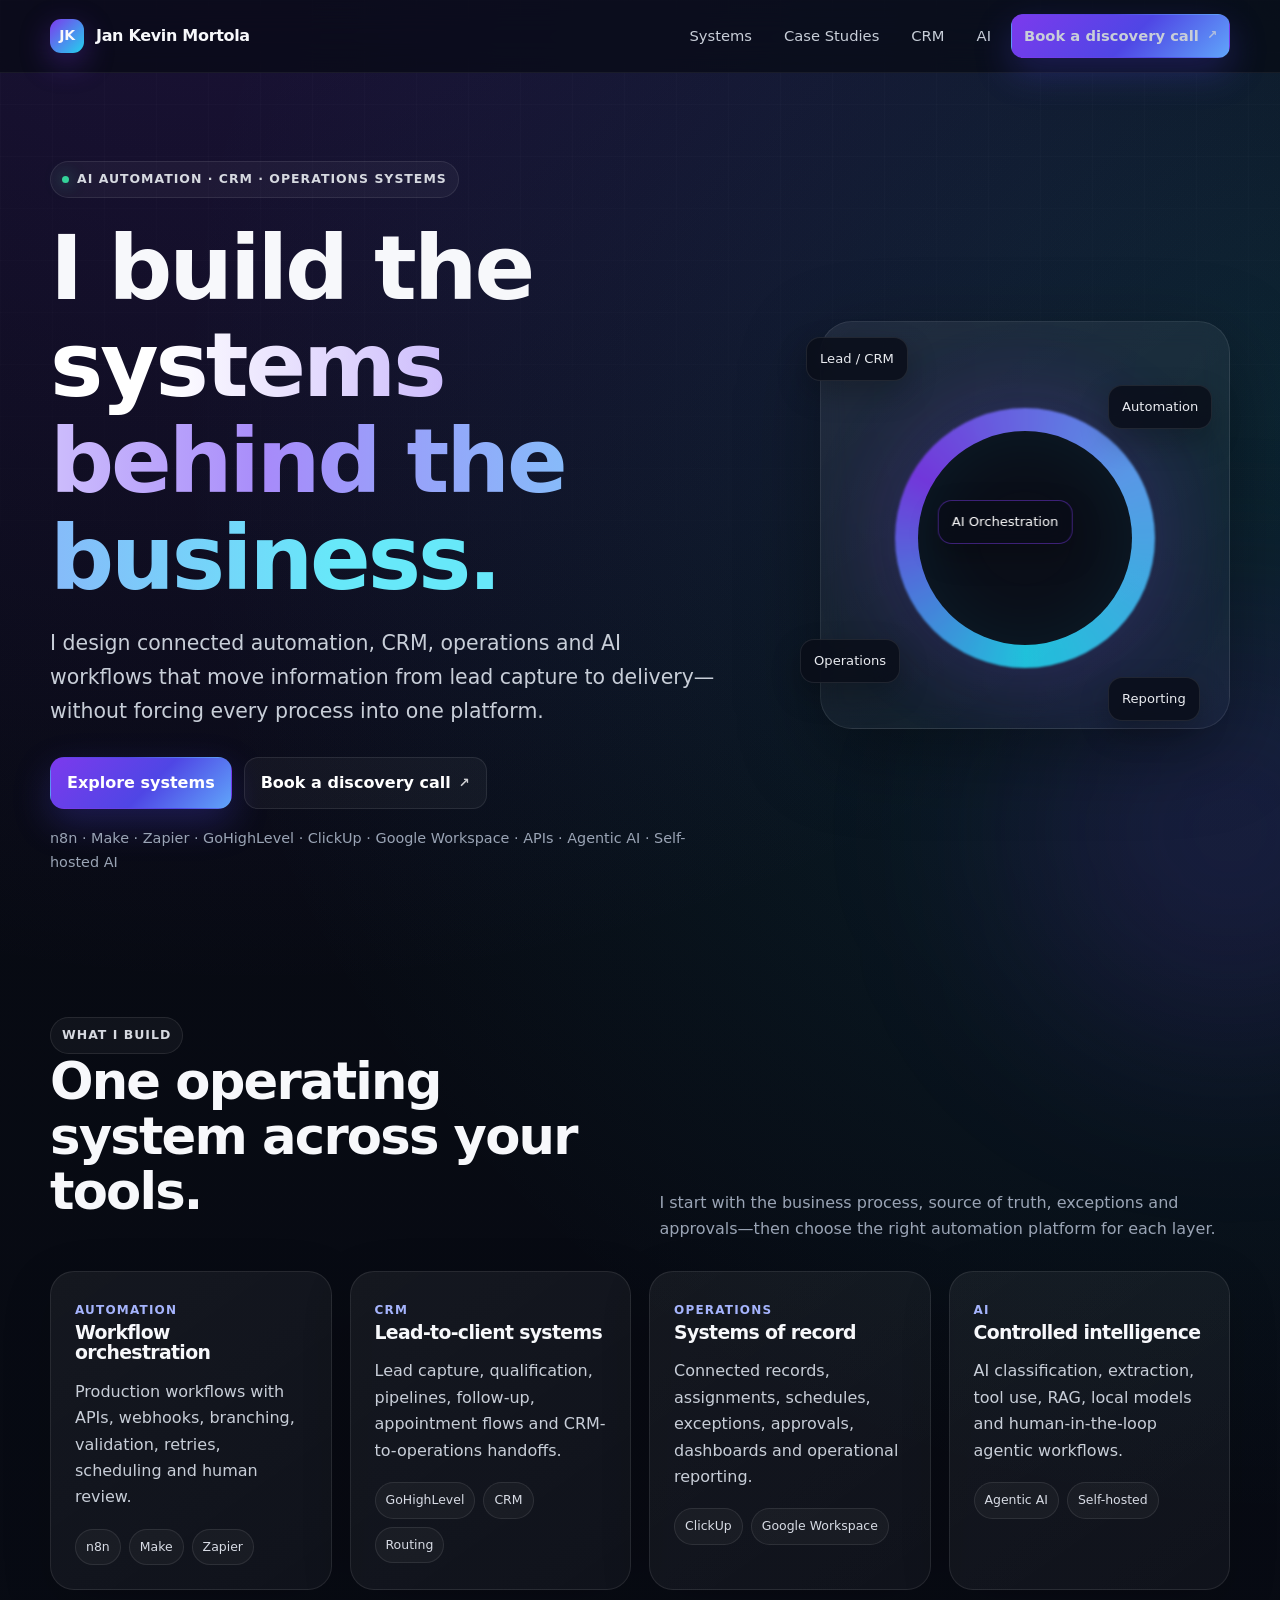
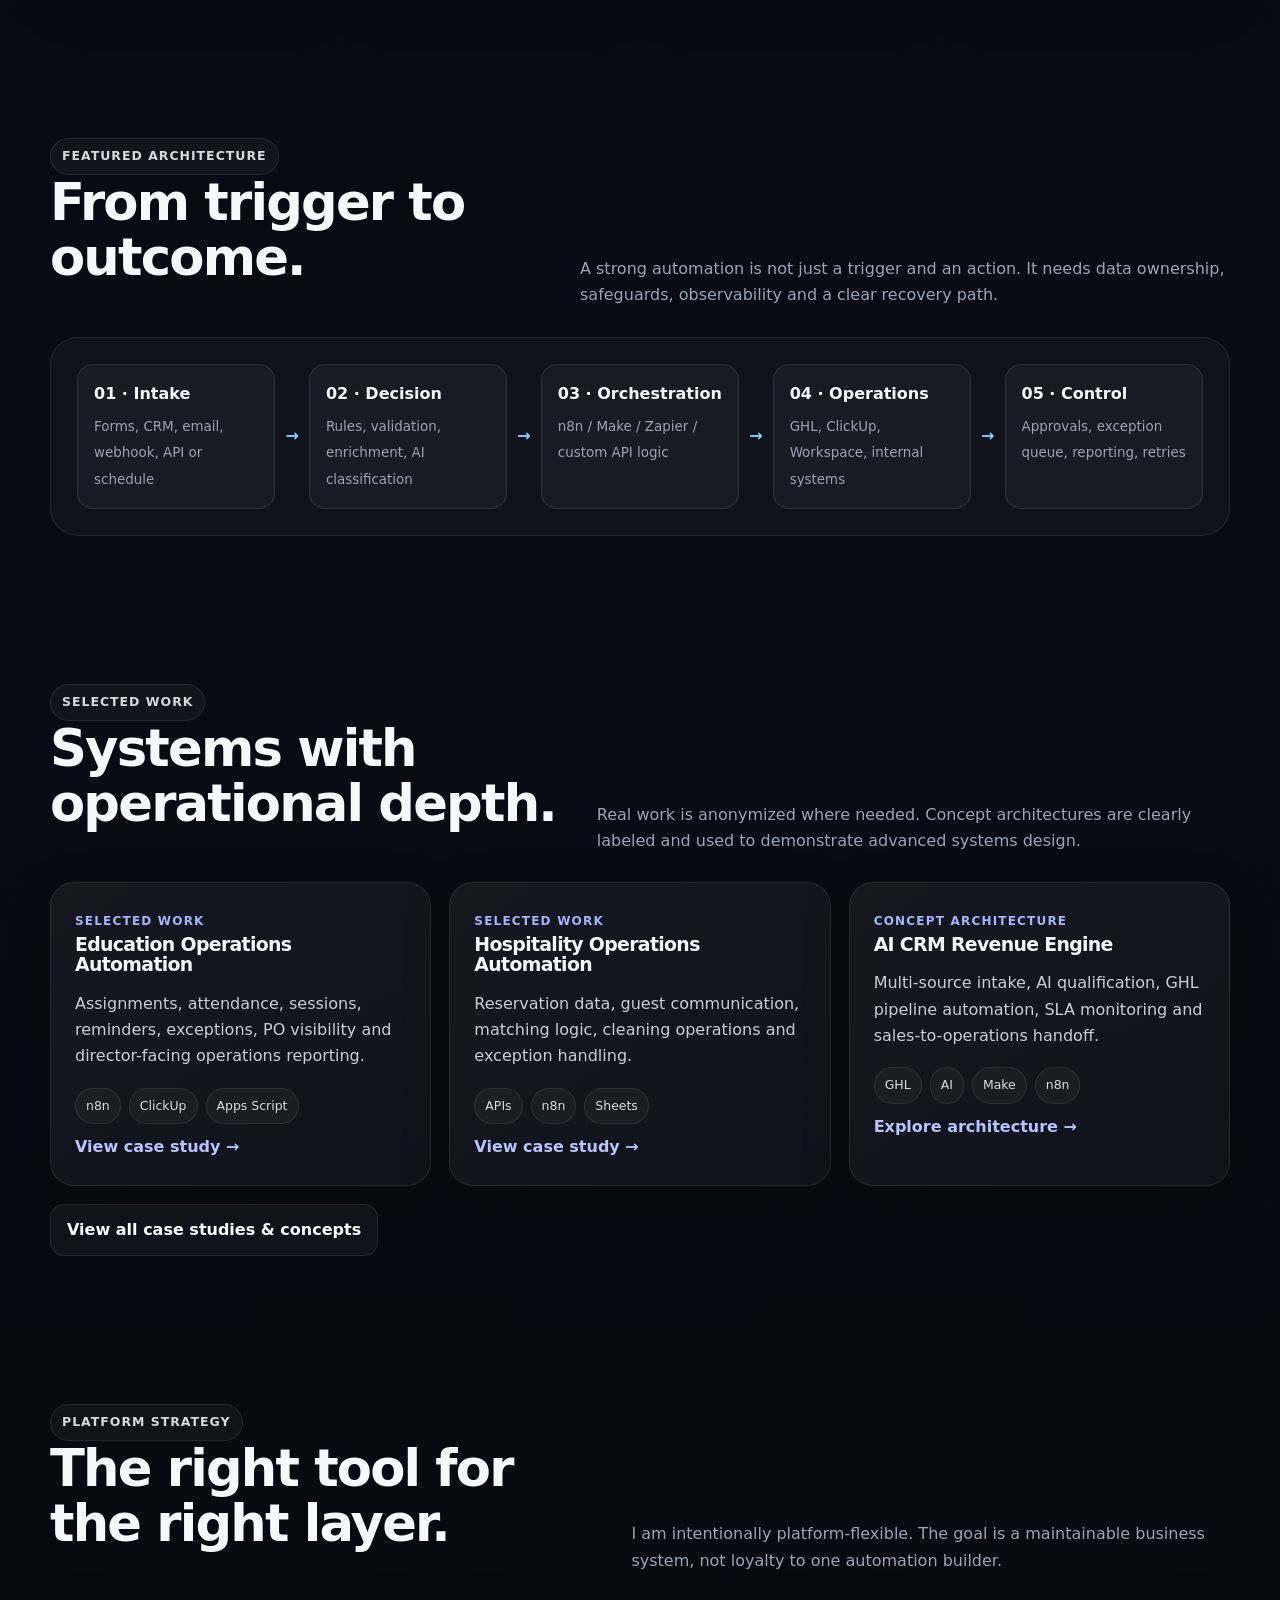
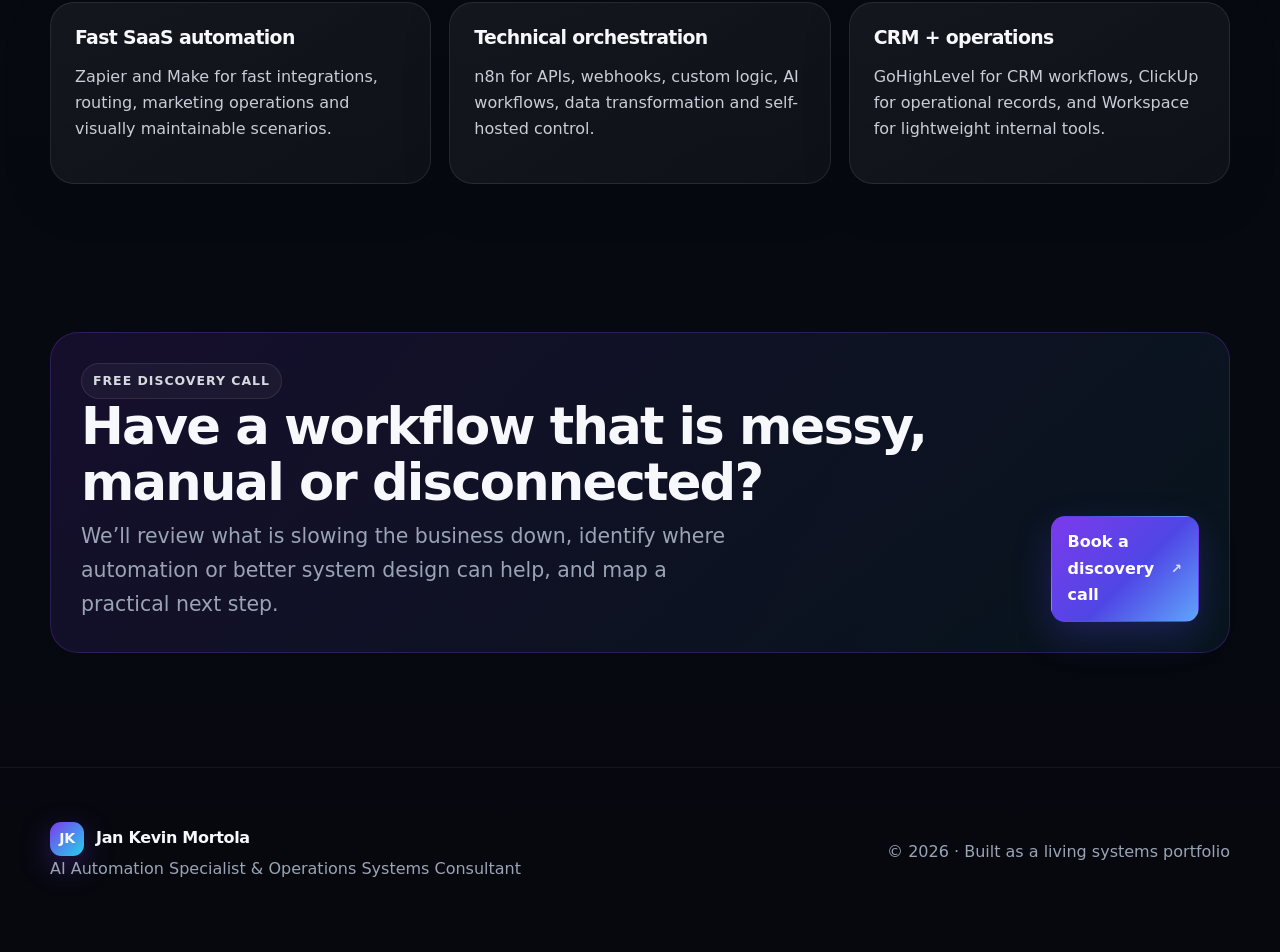
==== commit f4ddbc0f: "Add Calendly discovery call CTAs and hero motion layer" ====
--- a/index.html
+++ b/index.html
@@ -1 +1 @@
-<!doctype html><html lang="en"><head><meta charset="utf-8"><meta name="viewport" content="width=device-width,initial-scale=1"><title>Jan Kevin Mortola | AI Automation, CRM & Operations Systems</title><meta name="description" content="Jan Kevin Mortola designs AI automation, CRM, operations systems and integrations using n8n, Make, Zapier, GoHighLevel, ClickUp, Google Apps Script, APIs, agentic AI and self-hosted AI."><meta name="robots" content="index,follow"><link rel="canonical" href="https://jankevinmortola.github.io/Portfolio/"><link rel="stylesheet" href="styles.css"><script type="application/ld+json">{"@context":"https://schema.org","@type":"Person","name":"Jan Kevin Mortola","jobTitle":"AI Automation Specialist & Operations Systems Consultant","url":"https://jankevinmortola.github.io/Portfolio/","sameAs":["https://github.com/JanKevinMortola"],"knowsAbout":["AI Automation","CRM Automation","n8n","Make","Zapier","GoHighLevel","ClickUp","Agentic AI","Self-hosted AI","Google Apps Script","API Integration","Operations Systems"]}</script></head><body><header class="site-nav"><div class="shell nav-inner"><a class="brand" href="./"><span class="brand-mark">JK</span><span>Jan Kevin Mortola</span></a><nav class="nav-links"><a href="#systems">Systems</a><a href="case-studies.html">Case Studies</a><a href="crm-automation-consultant.html">CRM</a><a href="agentic-ai-automation.html">AI</a><a class="btn btn-primary" href="mailto:jkevinmortola@gmail.com">Start a project</a></nav></div></header><main><section class="shell hero"><div><span class="eyebrow">AI Automation · CRM · Operations Systems</span><h1>I build the <span class="gradient-text">systems behind the business.</span></h1><p class="lede">I design connected automation, CRM, operations and AI workflows that move information from lead capture to delivery—without forcing every process into one platform.</p><div class="hero-actions"><a class="btn btn-primary" href="case-studies.html">Explore systems</a><a class="btn" href="mailto:jkevinmortola@gmail.com">Discuss your workflow</a></div><p class="micro">n8n · Make · Zapier · GoHighLevel · ClickUp · Google Workspace · APIs · Agentic AI · Self-hosted AI</p></div><div class="hero-visual" aria-hidden="true"><div class="orb-card"></div><span class="node n1">Lead / CRM</span><span class="node n2">Automation</span><span class="node n3">Operations</span><span class="node n4">Reporting</span><span class="node n5">AI Orchestration</span></div></section><section class="section" id="systems"><div class="shell"><div class="section-head reveal"><div><span class="badge">What I build</span><h2>One operating system across your tools.</h2></div><p>I start with the business process, source of truth, exceptions and approvals—then choose the right automation platform for each layer.</p></div><div class="grid grid-4 reveal"><article class="card"><span class="kicker">Automation</span><h3>Workflow orchestration</h3><p>Production workflows with APIs, webhooks, branching, validation, retries, scheduling and human review.</p><div class="stack"><span class="chip">n8n</span><span class="chip">Make</span><span class="chip">Zapier</span></div></article><article class="card"><span class="kicker">CRM</span><h3>Lead-to-client systems</h3><p>Lead capture, qualification, pipelines, follow-up, appointment flows and CRM-to-operations handoffs.</p><div class="stack"><span class="chip">GoHighLevel</span><span class="chip">CRM</span><span class="chip">Routing</span></div></article><article class="card"><span class="kicker">Operations</span><h3>Systems of record</h3><p>Connected records, assignments, schedules, exceptions, approvals, dashboards and operational reporting.</p><div class="stack"><span class="chip">ClickUp</span><span class="chip">Google Workspace</span></div></article><article class="card"><span class="kicker">AI</span><h3>Controlled intelligence</h3><p>AI classification, extraction, tool use, RAG, local models and human-in-the-loop agentic workflows.</p><div class="stack"><span class="chip">Agentic AI</span><span class="chip">Self-hosted</span></div></article></div></div></section><section class="section"><div class="shell"><div class="section-head reveal"><div><span class="badge">Featured architecture</span><h2>From trigger to outcome.</h2></div><p>A strong automation is not just a trigger and an action. It needs data ownership, safeguards, observability and a clear recovery path.</p></div><div class="architecture reveal"><div class="flow"><div class="flow-node"><strong>01 · Intake</strong><span>Forms, CRM, email, webhook, API or schedule</span></div><div class="flow-arrow">→</div><div class="flow-node"><strong>02 · Decision</strong><span>Rules, validation, enrichment, AI classification</span></div><div class="flow-arrow">→</div><div class="flow-node"><strong>03 · Orchestration</strong><span>n8n / Make / Zapier / custom API logic</span></div><div class="flow-arrow">→</div><div class="flow-node"><strong>04 · Operations</strong><span>GHL, ClickUp, Workspace, internal systems</span></div><div class="flow-arrow">→</div><div class="flow-node"><strong>05 · Control</strong><span>Approvals, exception queue, reporting, retries</span></div></div></div></div></section><section class="section"><div class="shell"><div class="section-head reveal"><div><span class="badge">Selected work</span><h2>Systems with operational depth.</h2></div><p>Real work is anonymized where needed. Concept architectures are clearly labeled and used to demonstrate advanced systems design.</p></div><div class="grid grid-3 reveal"><article class="card"><span class="kicker">Selected work</span><h3>Education Operations Automation</h3><p>Assignments, attendance, sessions, reminders, exceptions, PO visibility and director-facing operations reporting.</p><div class="stack"><span class="chip">n8n</span><span class="chip">ClickUp</span><span class="chip">Apps Script</span></div><a class="card-link" href="case-study-education-operations-automation.html">View case study →</a></article><article class="card"><span class="kicker">Selected work</span><h3>Hospitality Operations Automation</h3><p>Reservation data, guest communication, matching logic, cleaning operations and exception handling.</p><div class="stack"><span class="chip">APIs</span><span class="chip">n8n</span><span class="chip">Sheets</span></div><a class="card-link" href="case-study-hospitality-automation.html">View case study →</a></article><article class="card"><span class="kicker">Concept architecture</span><h3>AI CRM Revenue Engine</h3><p>Multi-source intake, AI qualification, GHL pipeline automation, SLA monitoring and sales-to-operations handoff.</p><div class="stack"><span class="chip">GHL</span><span class="chip">AI</span><span class="chip">Make</span><span class="chip">n8n</span></div><a class="card-link" href="concept-ai-lead-engine.html">Explore architecture →</a></article></div><div style="margin-top:18px"><a class="btn" href="case-studies.html">View all case studies & concepts</a></div></div></section><section class="section"><div class="shell"><div class="section-head reveal"><div><span class="badge">Platform strategy</span><h2>The right tool for the right layer.</h2></div><p>I am intentionally platform-flexible. The goal is a maintainable business system, not loyalty to one automation builder.</p></div><div class="grid grid-3 reveal"><article class="card"><h3>Fast SaaS automation</h3><p>Zapier and Make for fast integrations, routing, marketing operations and visually maintainable scenarios.</p></article><article class="card"><h3>Technical orchestration</h3><p>n8n for APIs, webhooks, custom logic, AI workflows, data transformation and self-hosted control.</p></article><article class="card"><h3>CRM + operations</h3><p>GoHighLevel for CRM workflows, ClickUp for operational records, and Workspace for lightweight internal tools.</p></article></div></div></section><section class="section"><div class="shell callout reveal"><div class="section-head" style="margin:0"><div><span class="badge">Build something useful</span><h2 style="margin-bottom:.2em">Have a workflow that is messy, manual or disconnected?</h2><p class="lede">I can help map the process, choose the architecture, build the automation and make the handoffs easier to operate.</p></div><div><a class="btn btn-primary" href="mailto:jkevinmortola@gmail.com">Email Jan</a></div></div></div></section></main><footer class="footer"><div class="shell footer-row"><div><a class="brand" href="./"><span class="brand-mark">JK</span><span>Jan Kevin Mortola</span></a><p>AI Automation Specialist & Operations Systems Consultant</p></div><p>© <span data-year></span> · Built as a living systems portfolio</p></div></footer><script src="app.js"></script></body></html>+<!doctype html><html lang="en"><head><meta charset="utf-8"><meta name="viewport" content="width=device-width,initial-scale=1"><title>Jan Kevin Mortola | AI Automation, CRM & Operations Systems</title><meta name="description" content="Jan Kevin Mortola designs AI automation, CRM, operations systems and integrations using n8n, Make, Zapier, GoHighLevel, ClickUp, Google Apps Script, APIs, agentic AI and self-hosted AI."><meta name="robots" content="index,follow"><link rel="canonical" href="https://jankevinmortola.github.io/Portfolio/"><link rel="stylesheet" href="styles.css"><link rel="stylesheet" href="motion.css"><script type="application/ld+json">{"@context":"https://schema.org","@type":"Person","name":"Jan Kevin Mortola","jobTitle":"AI Automation Specialist & Operations Systems Consultant","url":"https://jankevinmortola.github.io/Portfolio/","sameAs":["https://github.com/JanKevinMortola","https://www.linkedin.com/in/jankevinmortola1/"],"knowsAbout":["AI Automation","CRM Automation","n8n","Make","Zapier","GoHighLevel","ClickUp","Agentic AI","Self-hosted AI","Google Apps Script","API Integration","Operations Systems"]}</script></head><body><header class="site-nav"><div class="shell nav-inner"><a class="brand" href="./"><span class="brand-mark">JK</span><span>Jan Kevin Mortola</span></a><nav class="nav-links"><a href="#systems">Systems</a><a href="case-studies.html">Case Studies</a><a href="crm-automation-consultant.html">CRM</a><a href="agentic-ai-automation.html">AI</a><a class="btn btn-primary booking-btn" href="https://calendly.com/jkevinmortola/new-meeting" target="_blank" rel="noopener noreferrer">Book a discovery call</a></nav></div></header><main><section class="shell hero"><div><span class="eyebrow">AI Automation · CRM · Operations Systems</span><h1>I build the <span class="gradient-text">systems behind the business.</span></h1><p class="lede">I design connected automation, CRM, operations and AI workflows that move information from lead capture to delivery—without forcing every process into one platform.</p><div class="hero-actions"><a class="btn btn-primary" href="case-studies.html">Explore systems</a><a class="btn booking-btn" href="https://calendly.com/jkevinmortola/new-meeting" target="_blank" rel="noopener noreferrer">Book a discovery call</a></div><p class="micro">n8n · Make · Zapier · GoHighLevel · ClickUp · Google Workspace · APIs · Agentic AI · Self-hosted AI</p></div><div class="hero-visual" aria-hidden="true"><div class="orb-card"></div><span class="node n1">Lead / CRM</span><span class="node n2">Automation</span><span class="node n3">Operations</span><span class="node n4">Reporting</span><span class="node n5">AI Orchestration</span></div></section><section class="section" id="systems"><div class="shell"><div class="section-head reveal"><div><span class="badge">What I build</span><h2>One operating system across your tools.</h2></div><p>I start with the business process, source of truth, exceptions and approvals—then choose the right automation platform for each layer.</p></div><div class="grid grid-4 reveal"><article class="card"><span class="kicker">Automation</span><h3>Workflow orchestration</h3><p>Production workflows with APIs, webhooks, branching, validation, retries, scheduling and human review.</p><div class="stack"><span class="chip">n8n</span><span class="chip">Make</span><span class="chip">Zapier</span></div></article><article class="card"><span class="kicker">CRM</span><h3>Lead-to-client systems</h3><p>Lead capture, qualification, pipelines, follow-up, appointment flows and CRM-to-operations handoffs.</p><div class="stack"><span class="chip">GoHighLevel</span><span class="chip">CRM</span><span class="chip">Routing</span></div></article><article class="card"><span class="kicker">Operations</span><h3>Systems of record</h3><p>Connected records, assignments, schedules, exceptions, approvals, dashboards and operational reporting.</p><div class="stack"><span class="chip">ClickUp</span><span class="chip">Google Workspace</span></div></article><article class="card"><span class="kicker">AI</span><h3>Controlled intelligence</h3><p>AI classification, extraction, tool use, RAG, local models and human-in-the-loop agentic workflows.</p><div class="stack"><span class="chip">Agentic AI</span><span class="chip">Self-hosted</span></div></article></div></div></section><section class="section"><div class="shell"><div class="section-head reveal"><div><span class="badge">Featured architecture</span><h2>From trigger to outcome.</h2></div><p>A strong automation is not just a trigger and an action. It needs data ownership, safeguards, observability and a clear recovery path.</p></div><div class="architecture reveal"><div class="flow"><div class="flow-node"><strong>01 · Intake</strong><span>Forms, CRM, email, webhook, API or schedule</span></div><div class="flow-arrow">→</div><div class="flow-node"><strong>02 · Decision</strong><span>Rules, validation, enrichment, AI classification</span></div><div class="flow-arrow">→</div><div class="flow-node"><strong>03 · Orchestration</strong><span>n8n / Make / Zapier / custom API logic</span></div><div class="flow-arrow">→</div><div class="flow-node"><strong>04 · Operations</strong><span>GHL, ClickUp, Workspace, internal systems</span></div><div class="flow-arrow">→</div><div class="flow-node"><strong>05 · Control</strong><span>Approvals, exception queue, reporting, retries</span></div></div></div></div></section><section class="section"><div class="shell"><div class="section-head reveal"><div><span class="badge">Selected work</span><h2>Systems with operational depth.</h2></div><p>Real work is anonymized where needed. Concept architectures are clearly labeled and used to demonstrate advanced systems design.</p></div><div class="grid grid-3 reveal"><article class="card"><span class="kicker">Selected work</span><h3>Education Operations Automation</h3><p>Assignments, attendance, sessions, reminders, exceptions, PO visibility and director-facing operations reporting.</p><div class="stack"><span class="chip">n8n</span><span class="chip">ClickUp</span><span class="chip">Apps Script</span></div><a class="card-link" href="case-study-education-operations-automation.html">View case study →</a></article><article class="card"><span class="kicker">Selected work</span><h3>Hospitality Operations Automation</h3><p>Reservation data, guest communication, matching logic, cleaning operations and exception handling.</p><div class="stack"><span class="chip">APIs</span><span class="chip">n8n</span><span class="chip">Sheets</span></div><a class="card-link" href="case-study-hospitality-automation.html">View case study →</a></article><article class="card"><span class="kicker">Concept architecture</span><h3>AI CRM Revenue Engine</h3><p>Multi-source intake, AI qualification, GHL pipeline automation, SLA monitoring and sales-to-operations handoff.</p><div class="stack"><span class="chip">GHL</span><span class="chip">AI</span><span class="chip">Make</span><span class="chip">n8n</span></div><a class="card-link" href="concept-ai-lead-engine.html">Explore architecture →</a></article></div><div style="margin-top:18px"><a class="btn" href="case-studies.html">View all case studies & concepts</a></div></div></section><section class="section"><div class="shell"><div class="section-head reveal"><div><span class="badge">Platform strategy</span><h2>The right tool for the right layer.</h2></div><p>I am intentionally platform-flexible. The goal is a maintainable business system, not loyalty to one automation builder.</p></div><div class="grid grid-3 reveal"><article class="card"><h3>Fast SaaS automation</h3><p>Zapier and Make for fast integrations, routing, marketing operations and visually maintainable scenarios.</p></article><article class="card"><h3>Technical orchestration</h3><p>n8n for APIs, webhooks, custom logic, AI workflows, data transformation and self-hosted control.</p></article><article class="card"><h3>CRM + operations</h3><p>GoHighLevel for CRM workflows, ClickUp for operational records, and Workspace for lightweight internal tools.</p></article></div></div></section><section class="section"><div class="shell callout reveal"><div class="section-head" style="margin:0"><div><span class="badge">Free discovery call</span><h2 style="margin-bottom:.2em">Have a workflow that is messy, manual or disconnected?</h2><p class="lede">We’ll review what is slowing the business down, identify where automation or better system design can help, and map a practical next step.</p></div><div><a class="btn btn-primary booking-btn" href="https://calendly.com/jkevinmortola/new-meeting" target="_blank" rel="noopener noreferrer">Book a discovery call</a></div></div></div></section></main><footer class="footer"><div class="shell footer-row"><div><a class="brand" href="./"><span class="brand-mark">JK</span><span>Jan Kevin Mortola</span></a><p>AI Automation Specialist & Operations Systems Consultant</p></div><p>© <span data-year></span> · Built as a living systems portfolio</p></div></footer><script src="app.js"></script></body></html>
--- a/motion.css
+++ b/motion.css
@@ -0,0 +1 @@
+.hero-visual{animation:heroFloat 7.5s ease-in-out infinite;transform-origin:center}.orb-card{animation:cardBreath 6s ease-in-out infinite}.orb-card:before{animation:orbSpin 18s linear infinite}.node{animation:nodeFloat 5.8s ease-in-out infinite;will-change:transform}.n1{animation-delay:0s}.n2{animation-delay:-1.2s}.n3{animation-delay:-2.4s}.n4{animation-delay:-3.6s}.n5{animation:corePulse 4.8s ease-in-out infinite;will-change:transform,box-shadow}.hero-visual:hover{animation-play-state:paused}.hero-visual:hover .orb-card:before{animation-duration:10s}.booking-btn:after{content:'↗';font-size:.82em;opacity:.8;transition:transform .2s ease}.booking-btn:hover:after{transform:translate(2px,-2px)}@keyframes heroFloat{0%,100%{transform:translateY(0) rotate(.001deg)}50%{transform:translateY(-10px) rotate(.001deg)}}@keyframes cardBreath{0%,100%{box-shadow:0 24px 80px rgba(0,0,0,.35),0 0 0 rgba(124,58,237,0)}50%{box-shadow:0 28px 90px rgba(0,0,0,.4),0 0 55px rgba(124,58,237,.11)}}@keyframes orbSpin{0%{transform:translateX(-50%) rotate(0deg) scale(1)}50%{transform:translateX(-50%) rotate(180deg) scale(1.035)}100%{transform:translateX(-50%) rotate(360deg) scale(1)}}@keyframes nodeFloat{0%,100%{translate:0 0}50%{translate:0 -7px}}@keyframes corePulse{0%,100%{transform:translateX(-50%) scale(1);box-shadow:0 12px 30px rgba(0,0,0,.24)}50%{transform:translateX(-50%) scale(1.035);box-shadow:0 12px 34px rgba(124,58,237,.24),0 0 24px rgba(34,211,238,.08)}}@media(prefers-reduced-motion:reduce){.hero-visual,.orb-card,.orb-card:before,.node,.n5{animation:none!important}.booking-btn:after{transition:none}}
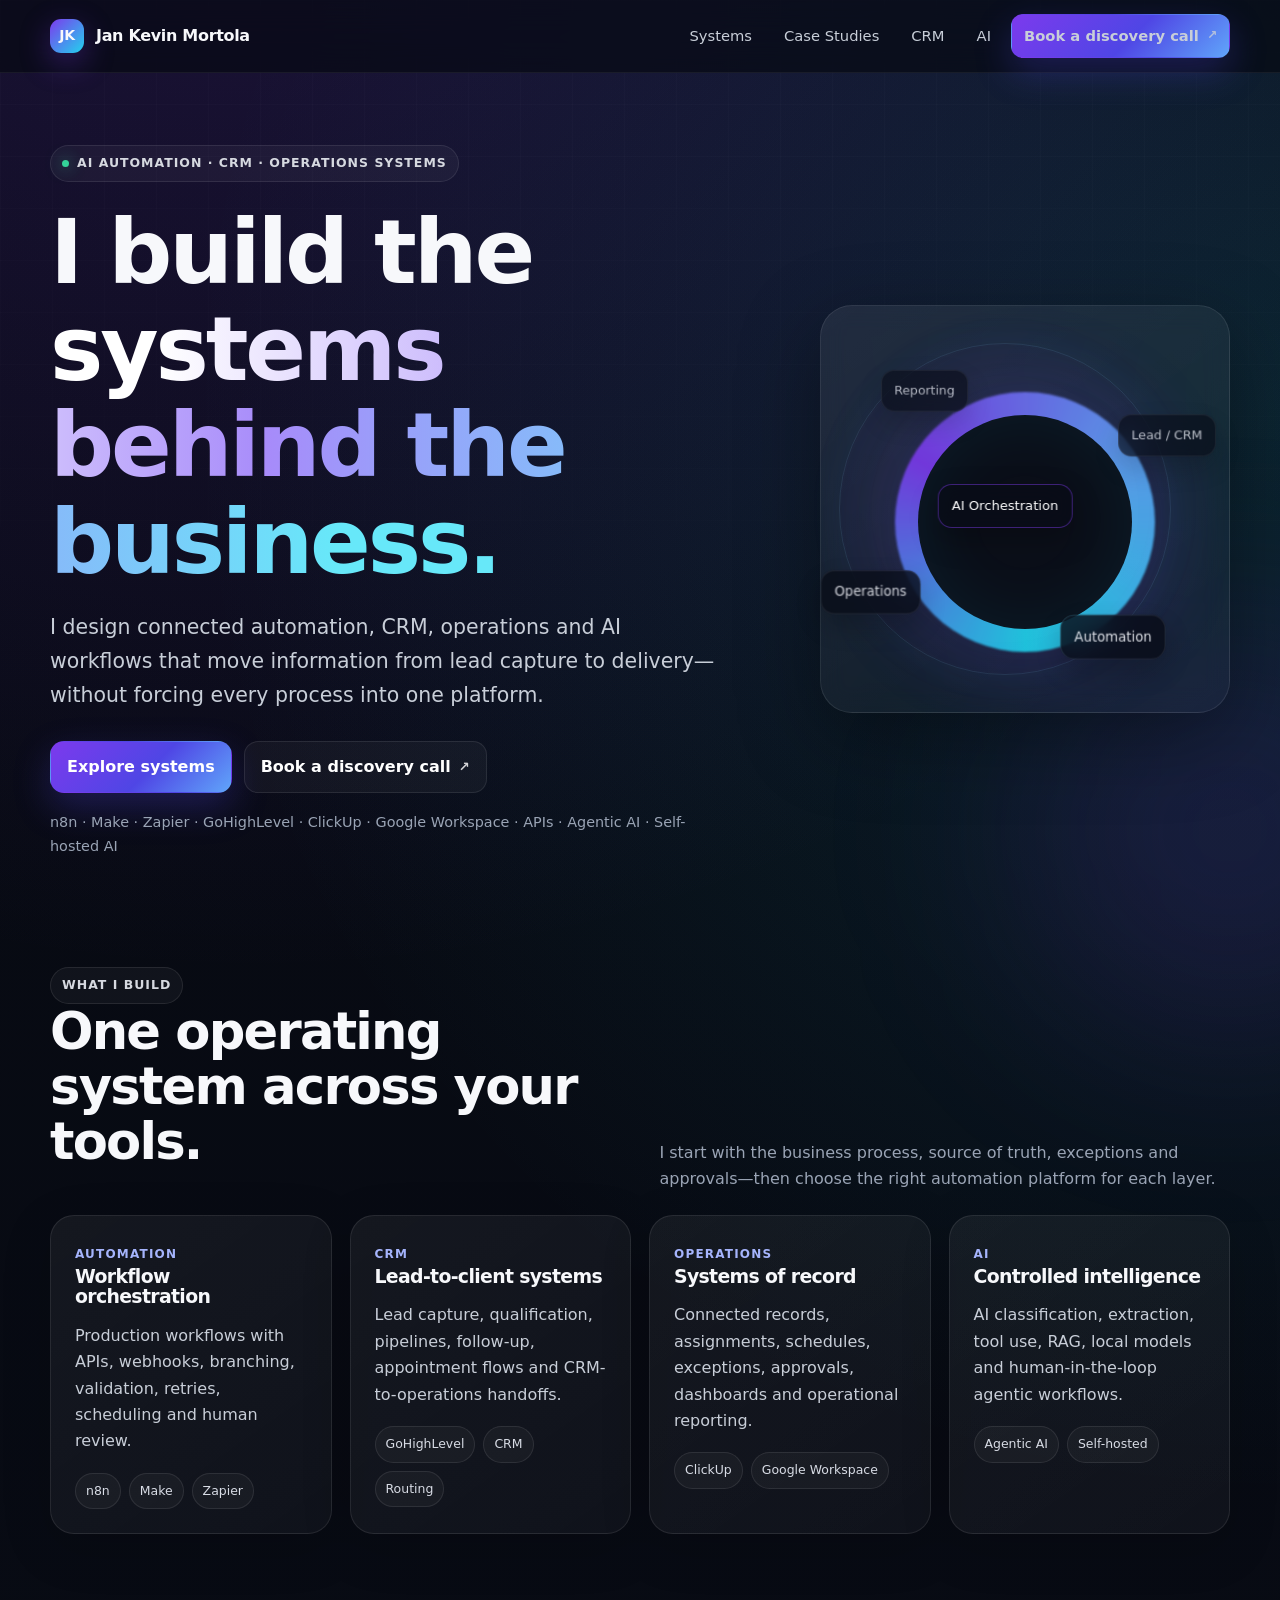
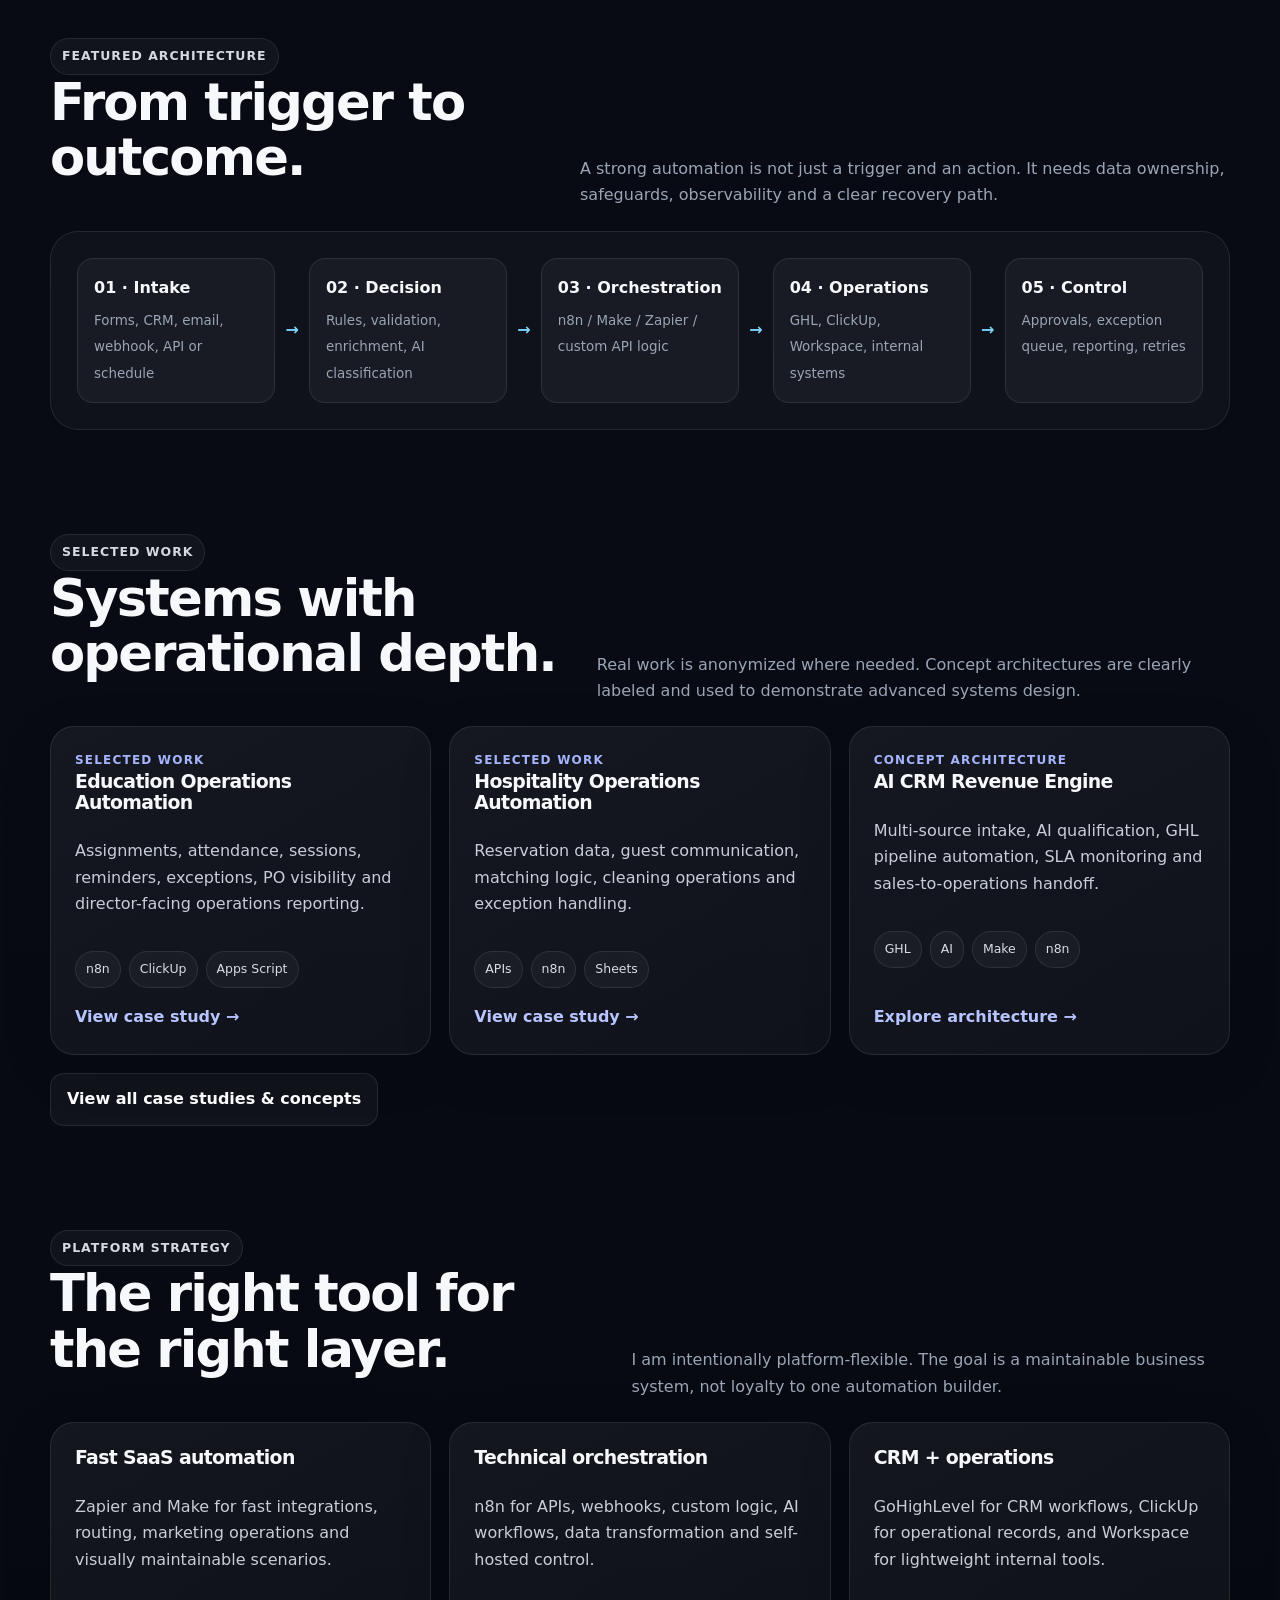
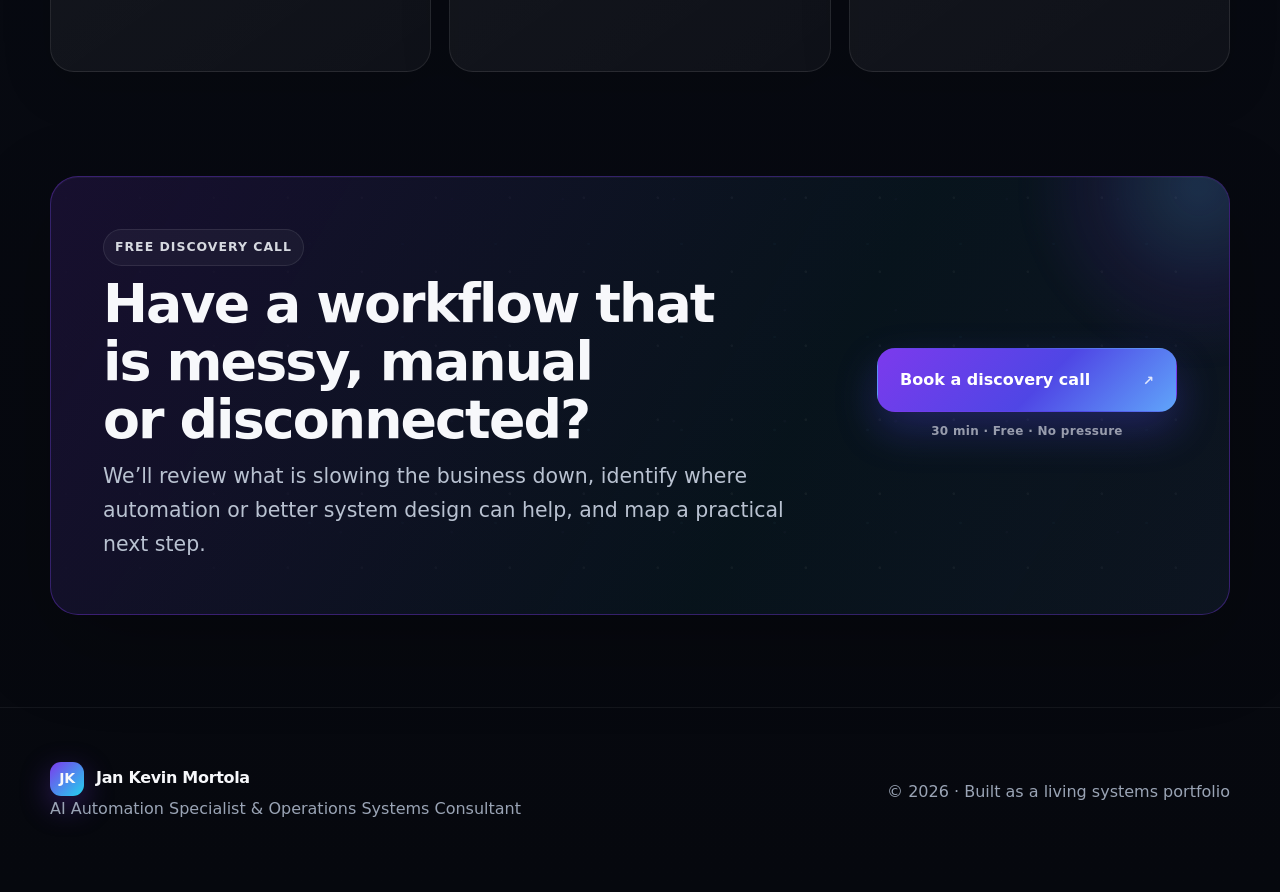
==== commit f0cd69f9: "Use Google Search Console meta verification" ====
--- a/index.html
+++ b/index.html
@@ -1 +1 @@
-<!doctype html><html lang="en"><head><meta charset="utf-8"><meta name="viewport" content="width=device-width,initial-scale=1"><title>Jan Kevin Mortola | AI Automation, CRM & Operations Systems</title><meta name="description" content="Jan Kevin Mortola designs AI automation, CRM, operations systems and integrations using n8n, Make, Zapier, GoHighLevel, ClickUp, Google Apps Script, APIs, agentic AI and self-hosted AI."><meta name="robots" content="index,follow"><link rel="canonical" href="https://jankevinmortola.github.io/Portfolio/"><link rel="stylesheet" href="styles.css"><link rel="stylesheet" href="motion.css"><script type="application/ld+json">{"@context":"https://schema.org","@type":"Person","name":"Jan Kevin Mortola","jobTitle":"AI Automation Specialist & Operations Systems Consultant","url":"https://jankevinmortola.github.io/Portfolio/","sameAs":["https://github.com/JanKevinMortola","https://www.linkedin.com/in/jankevinmortola1/"],"knowsAbout":["AI Automation","CRM Automation","n8n","Make","Zapier","GoHighLevel","ClickUp","Agentic AI","Self-hosted AI","Google Apps Script","API Integration","Operations Systems"]}</script></head><body><header class="site-nav"><div class="shell nav-inner"><a class="brand" href="./"><span class="brand-mark">JK</span><span>Jan Kevin Mortola</span></a><nav class="nav-links"><a href="#systems">Systems</a><a href="case-studies.html">Case Studies</a><a href="crm-automation-consultant.html">CRM</a><a href="agentic-ai-automation.html">AI</a><a class="btn btn-primary booking-btn" href="https://calendly.com/jkevinmortola/new-meeting" target="_blank" rel="noopener noreferrer">Book a discovery call</a></nav></div></header><main><section class="shell hero"><div><span class="eyebrow">AI Automation · CRM · Operations Systems</span><h1>I build the <span class="gradient-text">systems behind the business.</span></h1><p class="lede">I design connected automation, CRM, operations and AI workflows that move information from lead capture to delivery—without forcing every process into one platform.</p><div class="hero-actions"><a class="btn btn-primary" href="case-studies.html">Explore systems</a><a class="btn booking-btn" href="https://calendly.com/jkevinmortola/new-meeting" target="_blank" rel="noopener noreferrer">Book a discovery call</a></div><p class="micro">n8n · Make · Zapier · GoHighLevel · ClickUp · Google Workspace · APIs · Agentic AI · Self-hosted AI</p></div><div class="hero-visual" aria-hidden="true"><div class="orb-card"></div><span class="node n1">Lead / CRM</span><span class="node n2">Automation</span><span class="node n3">Operations</span><span class="node n4">Reporting</span><span class="node n5">AI Orchestration</span></div></section><section class="section" id="systems"><div class="shell"><div class="section-head reveal"><div><span class="badge">What I build</span><h2>One operating system across your tools.</h2></div><p>I start with the business process, source of truth, exceptions and approvals—then choose the right automation platform for each layer.</p></div><div class="grid grid-4 reveal"><article class="card"><span class="kicker">Automation</span><h3>Workflow orchestration</h3><p>Production workflows with APIs, webhooks, branching, validation, retries, scheduling and human review.</p><div class="stack"><span class="chip">n8n</span><span class="chip">Make</span><span class="chip">Zapier</span></div></article><article class="card"><span class="kicker">CRM</span><h3>Lead-to-client systems</h3><p>Lead capture, qualification, pipelines, follow-up, appointment flows and CRM-to-operations handoffs.</p><div class="stack"><span class="chip">GoHighLevel</span><span class="chip">CRM</span><span class="chip">Routing</span></div></article><article class="card"><span class="kicker">Operations</span><h3>Systems of record</h3><p>Connected records, assignments, schedules, exceptions, approvals, dashboards and operational reporting.</p><div class="stack"><span class="chip">ClickUp</span><span class="chip">Google Workspace</span></div></article><article class="card"><span class="kicker">AI</span><h3>Controlled intelligence</h3><p>AI classification, extraction, tool use, RAG, local models and human-in-the-loop agentic workflows.</p><div class="stack"><span class="chip">Agentic AI</span><span class="chip">Self-hosted</span></div></article></div></div></section><section class="section"><div class="shell"><div class="section-head reveal"><div><span class="badge">Featured architecture</span><h2>From trigger to outcome.</h2></div><p>A strong automation is not just a trigger and an action. It needs data ownership, safeguards, observability and a clear recovery path.</p></div><div class="architecture reveal"><div class="flow"><div class="flow-node"><strong>01 · Intake</strong><span>Forms, CRM, email, webhook, API or schedule</span></div><div class="flow-arrow">→</div><div class="flow-node"><strong>02 · Decision</strong><span>Rules, validation, enrichment, AI classification</span></div><div class="flow-arrow">→</div><div class="flow-node"><strong>03 · Orchestration</strong><span>n8n / Make / Zapier / custom API logic</span></div><div class="flow-arrow">→</div><div class="flow-node"><strong>04 · Operations</strong><span>GHL, ClickUp, Workspace, internal systems</span></div><div class="flow-arrow">→</div><div class="flow-node"><strong>05 · Control</strong><span>Approvals, exception queue, reporting, retries</span></div></div></div></div></section><section class="section"><div class="shell"><div class="section-head reveal"><div><span class="badge">Selected work</span><h2>Systems with operational depth.</h2></div><p>Real work is anonymized where needed. Concept architectures are clearly labeled and used to demonstrate advanced systems design.</p></div><div class="grid grid-3 reveal"><article class="card"><span class="kicker">Selected work</span><h3>Education Operations Automation</h3><p>Assignments, attendance, sessions, reminders, exceptions, PO visibility and director-facing operations reporting.</p><div class="stack"><span class="chip">n8n</span><span class="chip">ClickUp</span><span class="chip">Apps Script</span></div><a class="card-link" href="case-study-education-operations-automation.html">View case study →</a></article><article class="card"><span class="kicker">Selected work</span><h3>Hospitality Operations Automation</h3><p>Reservation data, guest communication, matching logic, cleaning operations and exception handling.</p><div class="stack"><span class="chip">APIs</span><span class="chip">n8n</span><span class="chip">Sheets</span></div><a class="card-link" href="case-study-hospitality-automation.html">View case study →</a></article><article class="card"><span class="kicker">Concept architecture</span><h3>AI CRM Revenue Engine</h3><p>Multi-source intake, AI qualification, GHL pipeline automation, SLA monitoring and sales-to-operations handoff.</p><div class="stack"><span class="chip">GHL</span><span class="chip">AI</span><span class="chip">Make</span><span class="chip">n8n</span></div><a class="card-link" href="concept-ai-lead-engine.html">Explore architecture →</a></article></div><div style="margin-top:18px"><a class="btn" href="case-studies.html">View all case studies & concepts</a></div></div></section><section class="section"><div class="shell"><div class="section-head reveal"><div><span class="badge">Platform strategy</span><h2>The right tool for the right layer.</h2></div><p>I am intentionally platform-flexible. The goal is a maintainable business system, not loyalty to one automation builder.</p></div><div class="grid grid-3 reveal"><article class="card"><h3>Fast SaaS automation</h3><p>Zapier and Make for fast integrations, routing, marketing operations and visually maintainable scenarios.</p></article><article class="card"><h3>Technical orchestration</h3><p>n8n for APIs, webhooks, custom logic, AI workflows, data transformation and self-hosted control.</p></article><article class="card"><h3>CRM + operations</h3><p>GoHighLevel for CRM workflows, ClickUp for operational records, and Workspace for lightweight internal tools.</p></article></div></div></section><section class="section"><div class="shell callout reveal"><div class="section-head" style="margin:0"><div><span class="badge">Free discovery call</span><h2 style="margin-bottom:.2em">Have a workflow that is messy, manual or disconnected?</h2><p class="lede">We’ll review what is slowing the business down, identify where automation or better system design can help, and map a practical next step.</p></div><div><a class="btn btn-primary booking-btn" href="https://calendly.com/jkevinmortola/new-meeting" target="_blank" rel="noopener noreferrer">Book a discovery call</a></div></div></div></section></main><footer class="footer"><div class="shell footer-row"><div><a class="brand" href="./"><span class="brand-mark">JK</span><span>Jan Kevin Mortola</span></a><p>AI Automation Specialist & Operations Systems Consultant</p></div><p>© <span data-year></span> · Built as a living systems portfolio</p></div></footer><script src="app.js"></script></body></html>+<!doctype html><html lang="en"><head><meta charset="utf-8"><meta name="viewport" content="width=device-width,initial-scale=1"><meta name="google-site-verification" content="Yc4--3pyygWPjiDgvlf0TivF3sJfdwn9modvMEQv2vA" /><title>Jan Kevin Mortola | AI Automation, CRM & Operations Systems</title><meta name="description" content="Jan Kevin Mortola designs AI automation, CRM, operations systems and integrations using n8n, Make, Zapier, GoHighLevel, ClickUp, Google Apps Script, APIs, agentic AI and self-hosted AI."><meta name="robots" content="index,follow"><link rel="canonical" href="https://jankevinmortola.github.io/Portfolio/"><link rel="stylesheet" href="styles.css"><link rel="stylesheet" href="motion.css"><script type="application/ld+json">{"@context":"https://schema.org","@type":"Person","name":"Jan Kevin Mortola","jobTitle":"AI Automation Specialist & Operations Systems Consultant","url":"https://jankevinmortola.github.io/Portfolio/","sameAs":["https://github.com/JanKevinMortola","https://www.linkedin.com/in/jankevinmortola1/"],"knowsAbout":["AI Automation","CRM Automation","n8n","Make","Zapier","GoHighLevel","ClickUp","Agentic AI","Self-hosted AI","Google Apps Script","API Integration","Operations Systems"]}</script></head><body><header class="site-nav"><div class="shell nav-inner"><a class="brand" href="./"><span class="brand-mark">JK</span><span>Jan Kevin Mortola</span></a><nav class="nav-links"><a href="#systems">Systems</a><a href="case-studies.html">Case Studies</a><a href="crm-automation-consultant.html">CRM</a><a href="agentic-ai-automation.html">AI</a><a class="btn btn-primary booking-btn" href="https://calendly.com/jkevinmortola/new-meeting" target="_blank" rel="noopener noreferrer">Book a discovery call</a></nav></div></header><main><section class="shell hero"><div><span class="eyebrow">AI Automation · CRM · Operations Systems</span><h1>I build the <span class="gradient-text">systems behind the business.</span></h1><p class="lede">I design connected automation, CRM, operations and AI workflows that move information from lead capture to delivery—without forcing every process into one platform.</p><div class="hero-actions"><a class="btn btn-primary" href="case-studies.html">Explore systems</a><a class="btn booking-btn" href="https://calendly.com/jkevinmortola/new-meeting" target="_blank" rel="noopener noreferrer">Book a discovery call</a></div><p class="micro">n8n · Make · Zapier · GoHighLevel · ClickUp · Google Workspace · APIs · Agentic AI · Self-hosted AI</p></div><div class="hero-visual" aria-hidden="true"><div class="orb-card"></div><span class="node n1">Lead / CRM</span><span class="node n2">Automation</span><span class="node n3">Operations</span><span class="node n4">Reporting</span><span class="node n5">AI Orchestration</span></div></section><section class="section" id="systems"><div class="shell"><div class="section-head reveal"><div><span class="badge">What I build</span><h2>One operating system across your tools.</h2></div><p>I start with the business process, source of truth, exceptions and approvals—then choose the right automation platform for each layer.</p></div><div class="grid grid-4 reveal"><article class="card"><span class="kicker">Automation</span><h3>Workflow orchestration</h3><p>Production workflows with APIs, webhooks, branching, validation, retries, scheduling and human review.</p><div class="stack"><span class="chip">n8n</span><span class="chip">Make</span><span class="chip">Zapier</span></div></article><article class="card"><span class="kicker">CRM</span><h3>Lead-to-client systems</h3><p>Lead capture, qualification, pipelines, follow-up, appointment flows and CRM-to-operations handoffs.</p><div class="stack"><span class="chip">GoHighLevel</span><span class="chip">CRM</span><span class="chip">Routing</span></div></article><article class="card"><span class="kicker">Operations</span><h3>Systems of record</h3><p>Connected records, assignments, schedules, exceptions, approvals, dashboards and operational reporting.</p><div class="stack"><span class="chip">ClickUp</span><span class="chip">Google Workspace</span></div></article><article class="card"><span class="kicker">AI</span><h3>Controlled intelligence</h3><p>AI classification, extraction, tool use, RAG, local models and human-in-the-loop agentic workflows.</p><div class="stack"><span class="chip">Agentic AI</span><span class="chip">Self-hosted</span></div></article></div></div></section><section class="section"><div class="shell"><div class="section-head reveal"><div><span class="badge">Featured architecture</span><h2>From trigger to outcome.</h2></div><p>A strong automation is not just a trigger and an action. It needs data ownership, safeguards, observability and a clear recovery path.</p></div><div class="architecture reveal"><div class="flow"><div class="flow-node"><strong>01 · Intake</strong><span>Forms, CRM, email, webhook, API or schedule</span></div><div class="flow-arrow">→</div><div class="flow-node"><strong>02 · Decision</strong><span>Rules, validation, enrichment, AI classification</span></div><div class="flow-arrow">→</div><div class="flow-node"><strong>03 · Orchestration</strong><span>n8n / Make / Zapier / custom API logic</span></div><div class="flow-arrow">→</div><div class="flow-node"><strong>04 · Operations</strong><span>GHL, ClickUp, Workspace, internal systems</span></div><div class="flow-arrow">→</div><div class="flow-node"><strong>05 · Control</strong><span>Approvals, exception queue, reporting, retries</span></div></div></div></div></section><section class="section"><div class="shell"><div class="section-head reveal"><div><span class="badge">Selected work</span><h2>Systems with operational depth.</h2></div><p>Real work is anonymized where needed. Concept architectures are clearly labeled and used to demonstrate advanced systems design.</p></div><div class="grid grid-3 reveal"><article class="card"><span class="kicker">Selected work</span><h3>Education Operations Automation</h3><p>Assignments, attendance, sessions, reminders, exceptions, PO visibility and director-facing operations reporting.</p><div class="stack"><span class="chip">n8n</span><span class="chip">ClickUp</span><span class="chip">Apps Script</span></div><a class="card-link" href="case-study-education-operations-automation.html">View case study →</a></article><article class="card"><span class="kicker">Selected work</span><h3>Hospitality Operations Automation</h3><p>Reservation data, guest communication, matching logic, cleaning operations and exception handling.</p><div class="stack"><span class="chip">APIs</span><span class="chip">n8n</span><span class="chip">Sheets</span></div><a class="card-link" href="case-study-hospitality-automation.html">View case study →</a></article><article class="card"><span class="kicker">Concept architecture</span><h3>AI CRM Revenue Engine</h3><p>Multi-source intake, AI qualification, GHL pipeline automation, SLA monitoring and sales-to-operations handoff.</p><div class="stack"><span class="chip">GHL</span><span class="chip">AI</span><span class="chip">Make</span><span class="chip">n8n</span></div><a class="card-link" href="concept-ai-lead-engine.html">Explore architecture →</a></article></div><div style="margin-top:18px"><a class="btn" href="case-studies.html">View all case studies & concepts</a></div></div></section><section class="section"><div class="shell"><div class="section-head reveal"><div><span class="badge">Platform strategy</span><h2>The right tool for the right layer.</h2></div><p>I am intentionally platform-flexible. The goal is a maintainable business system, not loyalty to one automation builder.</p></div><div class="grid grid-3 reveal"><article class="card"><h3>Fast SaaS automation</h3><p>Zapier and Make for fast integrations, routing, marketing operations and visually maintainable scenarios.</p></article><article class="card"><h3>Technical orchestration</h3><p>n8n for APIs, webhooks, custom logic, AI workflows, data transformation and self-hosted control.</p></article><article class="card"><h3>CRM + operations</h3><p>GoHighLevel for CRM workflows, ClickUp for operational records, and Workspace for lightweight internal tools.</p></article></div></div></section><section class="section"><div class="shell callout reveal"><div class="section-head" style="margin:0"><div><span class="badge">Free discovery call</span><h2 style="margin-bottom:.2em">Have a workflow that is messy, manual or disconnected?</h2><p class="lede">We’ll review what is slowing the business down, identify where automation or better system design can help, and map a practical next step.</p></div><div><a class="btn btn-primary booking-btn" href="https://calendly.com/jkevinmortola/new-meeting" target="_blank" rel="noopener noreferrer">Book a discovery call</a></div></div></div></section></main><footer class="footer"><div class="shell footer-row"><div><a class="brand" href="./"><span class="brand-mark">JK</span><span>Jan Kevin Mortola</span></a><p>AI Automation Specialist & Operations Systems Consultant</p></div><p>© <span data-year></span> · Built as a living systems portfolio</p></div></footer><script src="app.js"></script></body></html>
--- a/motion.css
+++ b/motion.css
@@ -1 +1,76 @@
-.hero-visual{animation:heroFloat 7.5s ease-in-out infinite;transform-origin:center}.orb-card{animation:cardBreath 6s ease-in-out infinite}.orb-card:before{animation:orbSpin 18s linear infinite}.node{animation:nodeFloat 5.8s ease-in-out infinite;will-change:transform}.n1{animation-delay:0s}.n2{animation-delay:-1.2s}.n3{animation-delay:-2.4s}.n4{animation-delay:-3.6s}.n5{animation:corePulse 4.8s ease-in-out infinite;will-change:transform,box-shadow}.hero-visual:hover{animation-play-state:paused}.hero-visual:hover .orb-card:before{animation-duration:10s}.booking-btn:after{content:'↗';font-size:.82em;opacity:.8;transition:transform .2s ease}.booking-btn:hover:after{transform:translate(2px,-2px)}@keyframes heroFloat{0%,100%{transform:translateY(0) rotate(.001deg)}50%{transform:translateY(-10px) rotate(.001deg)}}@keyframes cardBreath{0%,100%{box-shadow:0 24px 80px rgba(0,0,0,.35),0 0 0 rgba(124,58,237,0)}50%{box-shadow:0 28px 90px rgba(0,0,0,.4),0 0 55px rgba(124,58,237,.11)}}@keyframes orbSpin{0%{transform:translateX(-50%) rotate(0deg) scale(1)}50%{transform:translateX(-50%) rotate(180deg) scale(1.035)}100%{transform:translateX(-50%) rotate(360deg) scale(1)}}@keyframes nodeFloat{0%,100%{translate:0 0}50%{translate:0 -7px}}@keyframes corePulse{0%,100%{transform:translateX(-50%) scale(1);box-shadow:0 12px 30px rgba(0,0,0,.24)}50%{transform:translateX(-50%) scale(1.035);box-shadow:0 12px 34px rgba(124,58,237,.24),0 0 24px rgba(34,211,238,.08)}}@media(prefers-reduced-motion:reduce){.hero-visual,.orb-card,.orb-card:before,.node,.n5{animation:none!important}.booking-btn:after{transition:none}}+/* Motion and premium interaction layer */
+.hero-visual{animation:heroFloat 8s ease-in-out infinite;transform-origin:center;isolation:isolate}
+.orb-card{animation:cardBreath 6.5s ease-in-out infinite}
+.orb-card:before{animation:orbSpin 19s linear infinite}
+.hero-visual:after{content:"";position:absolute;left:50%;top:50%;width:330px;height:330px;border-radius:50%;transform:translate(-50%,-50%);border:1px solid rgba(125,211,252,.11);box-shadow:0 0 45px rgba(34,211,238,.035),inset 0 0 50px rgba(124,58,237,.035);pointer-events:none;z-index:2}
+.node{will-change:transform;transition:border-color .25s ease,background .25s ease,box-shadow .25s ease;white-space:nowrap}
+.n1,.n2,.n3,.n4{z-index:5;top:0;left:0;right:auto;bottom:auto}
+.n5{animation:corePulse 4.8s ease-in-out infinite;will-change:transform,box-shadow;z-index:6}
+.hero-visual:hover{animation-play-state:paused}
+.hero-visual:hover .orb-card:before{animation-duration:11s}
+.hero-visual:hover .node{border-color:rgba(125,211,252,.2)}
+.booking-btn{white-space:nowrap}
+.booking-btn:after{content:'↗';font-size:.82em;opacity:.82;transition:transform .2s ease}
+.booking-btn:hover:after{transform:translate(2px,-2px)}
+
+/* Discovery CTA: independent layout so it never inherits a squeezed generic section header */
+.callout{position:relative;overflow:hidden;padding:clamp(30px,4.5vw,52px);border-color:rgba(124,58,237,.36);background:linear-gradient(120deg,rgba(124,58,237,.14),rgba(34,211,238,.055) 62%,rgba(96,165,250,.08));box-shadow:0 28px 90px rgba(0,0,0,.24),inset 0 1px rgba(255,255,255,.04)}
+.callout:before{content:"";position:absolute;width:360px;height:360px;border-radius:50%;right:-150px;top:-170px;background:radial-gradient(circle,rgba(96,165,250,.2),rgba(124,58,237,.08) 42%,transparent 70%);filter:blur(8px);pointer-events:none}
+.callout:after{content:"";position:absolute;inset:0;background-image:radial-gradient(circle at 20% 28%,rgba(255,255,255,.16) 0 1px,transparent 1.7px),radial-gradient(circle at 78% 72%,rgba(125,211,252,.12) 0 1px,transparent 1.7px),radial-gradient(circle at 61% 20%,rgba(167,139,250,.11) 0 1px,transparent 1.7px);background-size:74px 74px,93px 93px,111px 111px;opacity:.28;mask-image:linear-gradient(90deg,rgba(0,0,0,.2),#000 65%,rgba(0,0,0,.8));pointer-events:none}
+.callout .section-head{position:relative;z-index:2!important;display:grid!important;grid-template-columns:minmax(0,1fr) minmax(230px,300px)!important;align-items:center!important;gap:clamp(30px,5vw,64px)!important;margin:0!important}
+.callout .section-head>div:first-child{min-width:0}
+.callout .section-head>div:last-child{width:100%;justify-self:end}
+.callout .section-head>div:last-child:after{content:"30 min · Free · No pressure";display:block;margin-top:10px;text-align:center;color:rgba(216,220,229,.68);font-size:.75rem;font-weight:650;letter-spacing:.025em}
+.callout h2{max-width:820px;font-size:clamp(2.25rem,4.2vw,3.65rem);text-wrap:balance;margin-top:.18em}
+.callout .lede{max-width:720px;margin-bottom:0;color:#b9c2d1}
+.callout .booking-btn{width:100%;min-height:64px;padding:17px 22px;border-radius:18px;font-size:1rem;justify-content:space-between;box-shadow:0 18px 42px rgba(79,70,229,.31)}
+
+/* Particle reveal is enhancement-only: content is always visible. */
+.particle-ready{position:relative;opacity:1!important;transform:none!important;filter:none!important;will-change:auto}
+.particle-ready.particle-visible{opacity:1!important;transform:none!important;filter:none!important}
+.build-particles{position:absolute;inset:-12px;z-index:20;pointer-events:none;overflow:visible}
+.build-particle{position:absolute;left:var(--left);top:var(--top);width:var(--size);height:var(--size);border-radius:999px;background:var(--particle-color);box-shadow:0 0 12px var(--particle-color);opacity:0;animation:particleAssemble var(--duration) cubic-bezier(.16,1,.3,1) var(--delay) both}
+.card.particle-ready,.architecture.particle-ready,.callout.particle-ready{overflow:visible}
+.card.particle-visible,.architecture.particle-visible,.callout.particle-visible{overflow:hidden}
+
+/* Homepage vertical rhythm + reveal safety. */
+.hero{padding-top:72px;padding-bottom:42px}
+.section{padding:52px 0}
+.section-head{margin-bottom:22px}
+.grid.reveal{opacity:1!important;transform:none!important}
+
+/* Give selected work cards a slightly stronger visual presence. */
+.grid-3 .card{min-height:250px;display:flex;flex-direction:column}
+.grid-3 .card .card-link{margin-top:auto;padding-top:16px}
+
+@keyframes heroFloat{0%,100%{transform:translateY(0)}50%{transform:translateY(-9px)}}
+@keyframes cardBreath{0%,100%{box-shadow:0 24px 80px rgba(0,0,0,.35),0 0 0 rgba(124,58,237,0)}50%{box-shadow:0 28px 92px rgba(0,0,0,.42),0 0 58px rgba(124,58,237,.115)}}
+@keyframes orbSpin{0%{transform:translateX(-50%) rotate(0deg) scale(1)}50%{transform:translateX(-50%) rotate(180deg) scale(1.04)}100%{transform:translateX(-50%) rotate(360deg) scale(1)}}
+@keyframes corePulse{0%,100%{transform:translateX(-50%) scale(1);box-shadow:0 12px 30px rgba(0,0,0,.24)}50%{transform:translateX(-50%) scale(1.045);box-shadow:0 14px 38px rgba(124,58,237,.28),0 0 30px rgba(34,211,238,.1)}}
+@keyframes particleAssemble{0%{opacity:0;transform:translate(var(--dx),var(--dy)) scale(.2)}18%{opacity:.9}72%{opacity:.72}100%{opacity:0;transform:translate(0,0) scale(1.35)}}
+
+@media(max-width:900px){
+  .hero{padding-top:54px;padding-bottom:34px}
+  .section{padding:44px 0}
+  .callout .section-head{grid-template-columns:1fr!important;gap:28px!important}
+  .callout .section-head>div:last-child{justify-self:start;max-width:360px}
+  .hero-visual:after{width:290px;height:290px}
+  .grid-3 .card{min-height:220px}
+}
+@media(max-width:620px){
+  .hero{padding-top:46px;padding-bottom:28px}
+  .section{padding:36px 0}
+  .section-head{margin-bottom:18px}
+  .callout{padding:26px 22px}
+  .callout h2{font-size:clamp(2rem,10vw,2.7rem)}
+  .callout .section-head>div:last-child{max-width:none}
+  .callout .booking-btn{min-height:58px;padding:15px 18px}
+  .hero-visual:after{width:235px;height:235px}
+  .grid-3 .card{min-height:0}
+}
+@media(prefers-reduced-motion:reduce){
+  .hero-visual,.orb-card,.orb-card:before,.n5{animation:none!important}
+  .particle-ready{opacity:1!important;transform:none!important;filter:none!important;transition:none!important}
+  .build-particles{display:none!important}
+  .booking-btn:after{transition:none}
+}
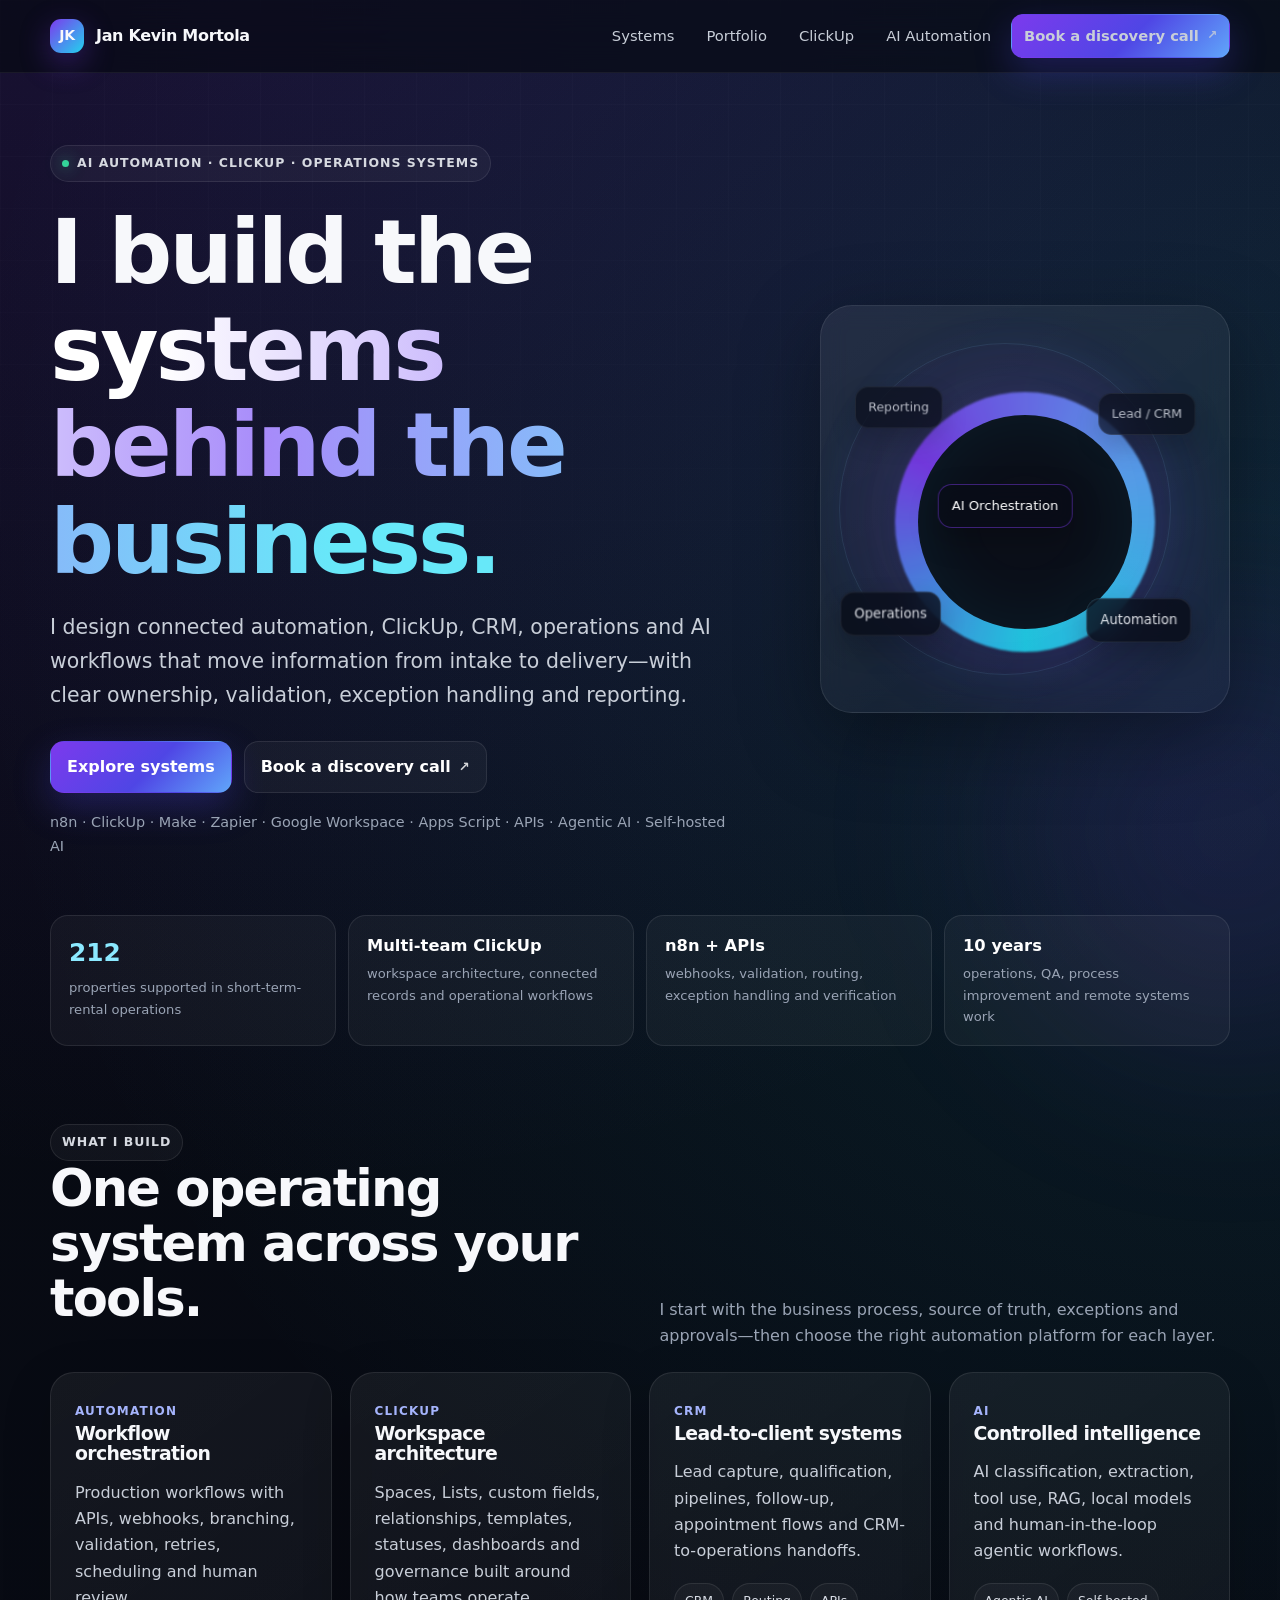
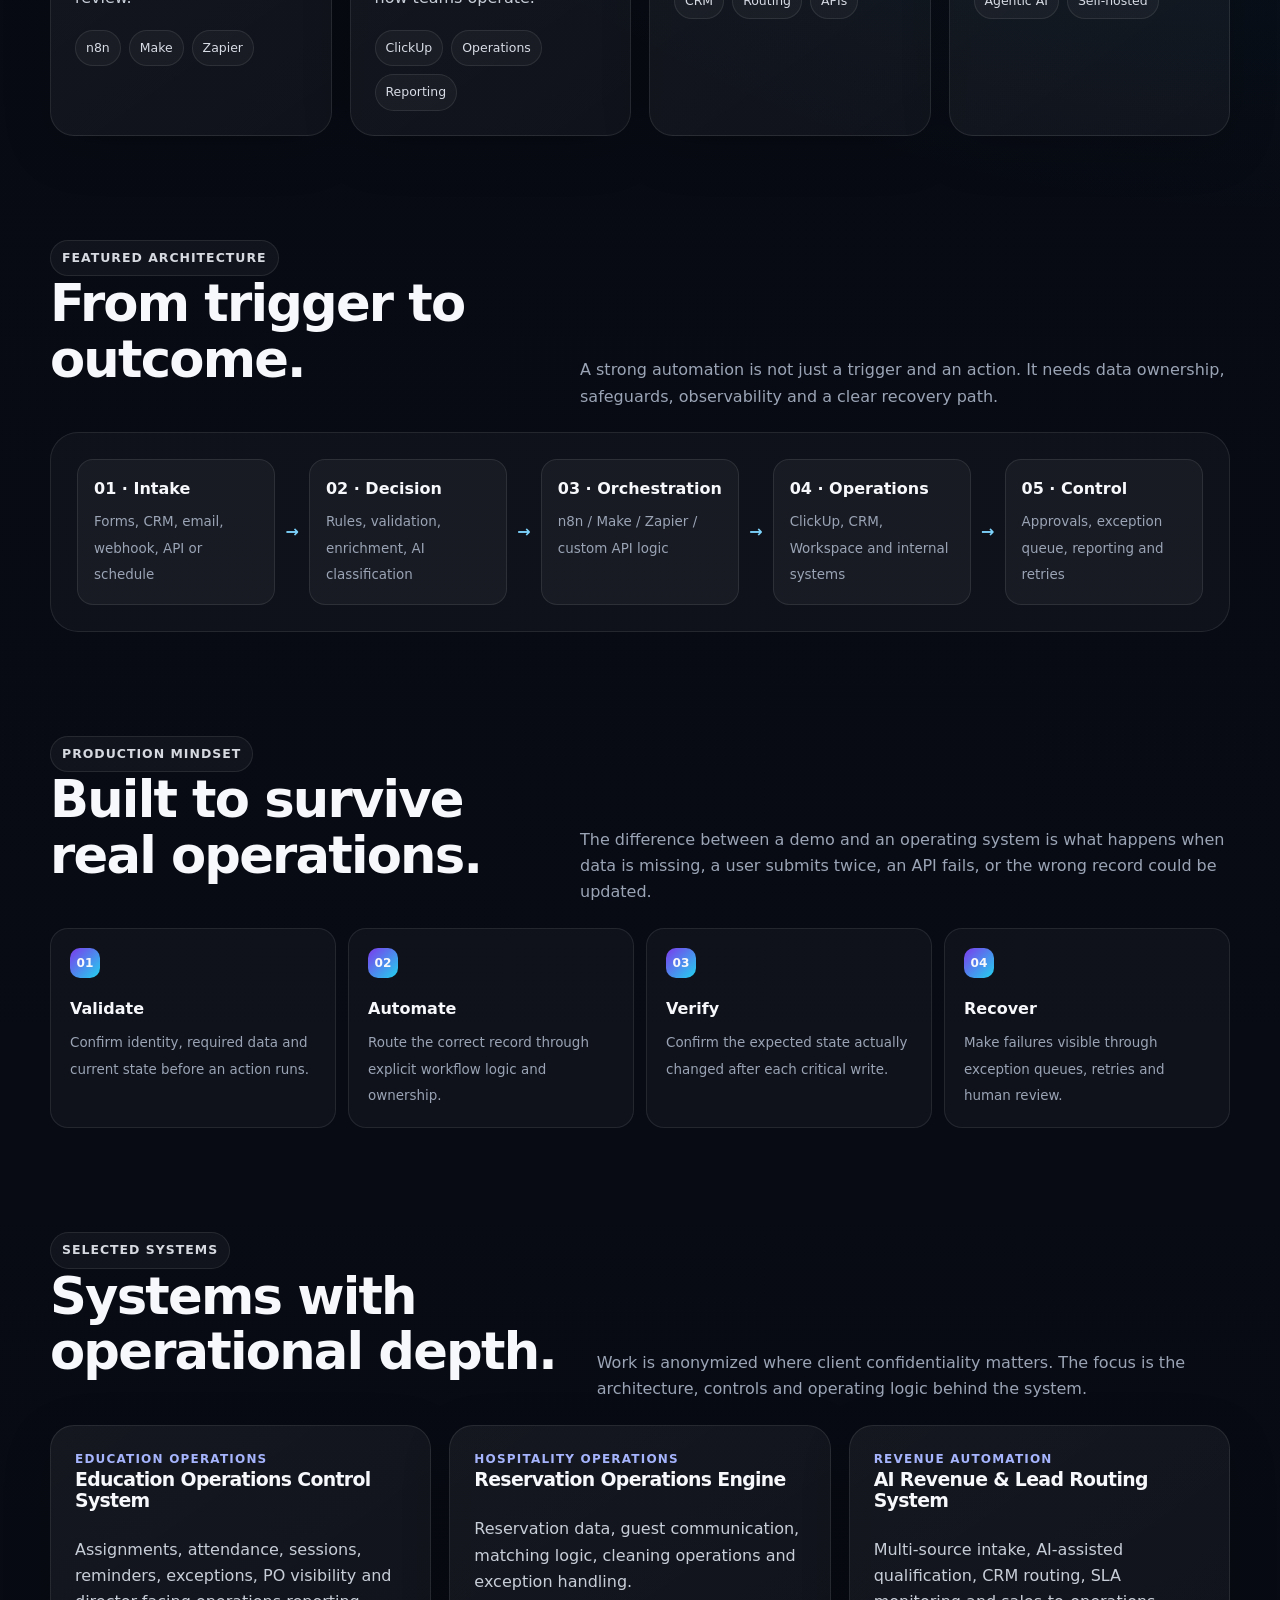
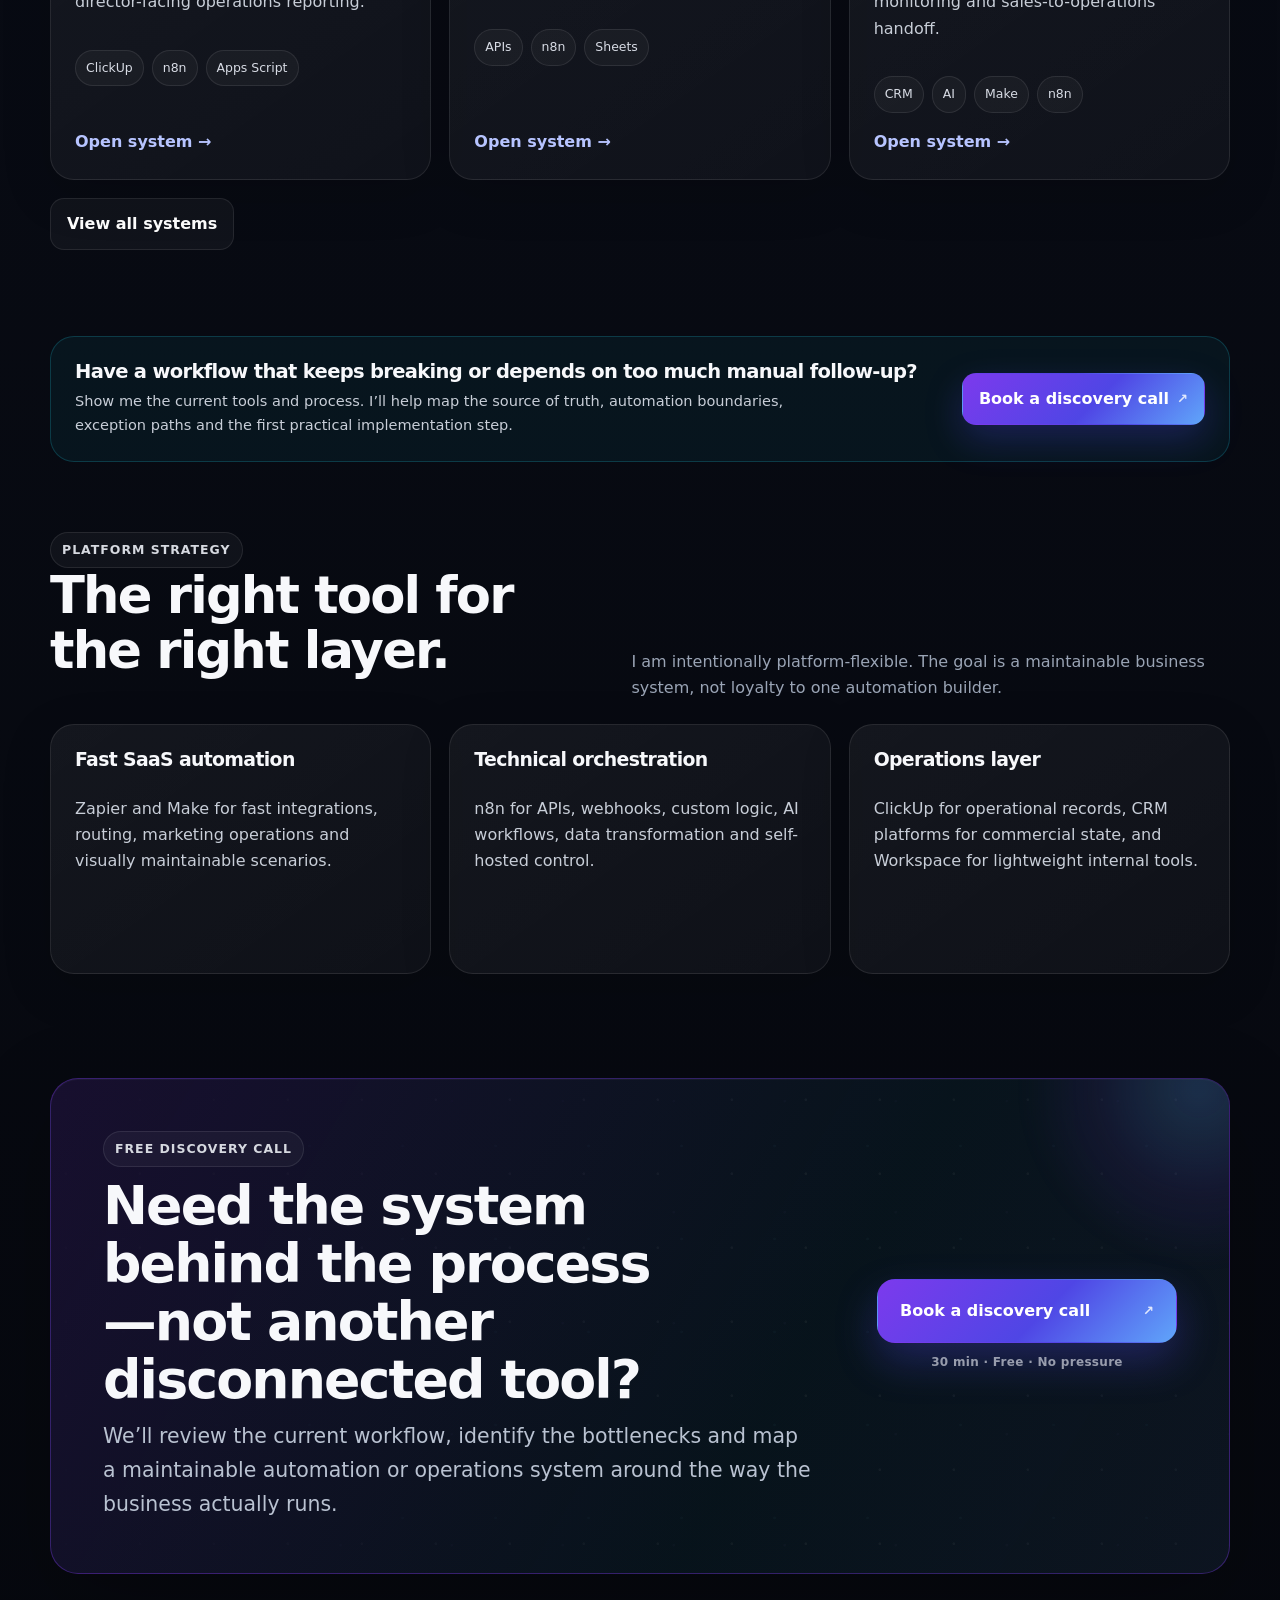
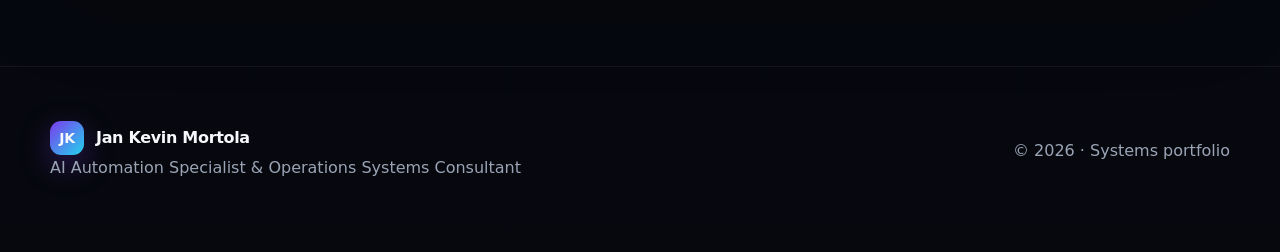
==== commit 49e3a40a: "Refine homepage authority, proof and conversion flow" ====
--- a/index.html
+++ b/index.html
@@ -1 +1 @@
-<!doctype html><html lang="en"><head><meta charset="utf-8"><meta name="viewport" content="width=device-width,initial-scale=1"><meta name="google-site-verification" content="Yc4--3pyygWPjiDgvlf0TivF3sJfdwn9modvMEQv2vA" /><title>Jan Kevin Mortola | AI Automation, CRM & Operations Systems</title><meta name="description" content="Jan Kevin Mortola designs AI automation, CRM, operations systems and integrations using n8n, Make, Zapier, GoHighLevel, ClickUp, Google Apps Script, APIs, agentic AI and self-hosted AI."><meta name="robots" content="index,follow"><link rel="canonical" href="https://jankevinmortola.github.io/Portfolio/"><link rel="stylesheet" href="styles.css"><link rel="stylesheet" href="motion.css"><script type="application/ld+json">{"@context":"https://schema.org","@type":"Person","name":"Jan Kevin Mortola","jobTitle":"AI Automation Specialist & Operations Systems Consultant","url":"https://jankevinmortola.github.io/Portfolio/","sameAs":["https://github.com/JanKevinMortola","https://www.linkedin.com/in/jankevinmortola1/"],"knowsAbout":["AI Automation","CRM Automation","n8n","Make","Zapier","GoHighLevel","ClickUp","Agentic AI","Self-hosted AI","Google Apps Script","API Integration","Operations Systems"]}</script></head><body><header class="site-nav"><div class="shell nav-inner"><a class="brand" href="./"><span class="brand-mark">JK</span><span>Jan Kevin Mortola</span></a><nav class="nav-links"><a href="#systems">Systems</a><a href="case-studies.html">Case Studies</a><a href="crm-automation-consultant.html">CRM</a><a href="agentic-ai-automation.html">AI</a><a class="btn btn-primary booking-btn" href="https://calendly.com/jkevinmortola/new-meeting" target="_blank" rel="noopener noreferrer">Book a discovery call</a></nav></div></header><main><section class="shell hero"><div><span class="eyebrow">AI Automation · CRM · Operations Systems</span><h1>I build the <span class="gradient-text">systems behind the business.</span></h1><p class="lede">I design connected automation, CRM, operations and AI workflows that move information from lead capture to delivery—without forcing every process into one platform.</p><div class="hero-actions"><a class="btn btn-primary" href="case-studies.html">Explore systems</a><a class="btn booking-btn" href="https://calendly.com/jkevinmortola/new-meeting" target="_blank" rel="noopener noreferrer">Book a discovery call</a></div><p class="micro">n8n · Make · Zapier · GoHighLevel · ClickUp · Google Workspace · APIs · Agentic AI · Self-hosted AI</p></div><div class="hero-visual" aria-hidden="true"><div class="orb-card"></div><span class="node n1">Lead / CRM</span><span class="node n2">Automation</span><span class="node n3">Operations</span><span class="node n4">Reporting</span><span class="node n5">AI Orchestration</span></div></section><section class="section" id="systems"><div class="shell"><div class="section-head reveal"><div><span class="badge">What I build</span><h2>One operating system across your tools.</h2></div><p>I start with the business process, source of truth, exceptions and approvals—then choose the right automation platform for each layer.</p></div><div class="grid grid-4 reveal"><article class="card"><span class="kicker">Automation</span><h3>Workflow orchestration</h3><p>Production workflows with APIs, webhooks, branching, validation, retries, scheduling and human review.</p><div class="stack"><span class="chip">n8n</span><span class="chip">Make</span><span class="chip">Zapier</span></div></article><article class="card"><span class="kicker">CRM</span><h3>Lead-to-client systems</h3><p>Lead capture, qualification, pipelines, follow-up, appointment flows and CRM-to-operations handoffs.</p><div class="stack"><span class="chip">GoHighLevel</span><span class="chip">CRM</span><span class="chip">Routing</span></div></article><article class="card"><span class="kicker">Operations</span><h3>Systems of record</h3><p>Connected records, assignments, schedules, exceptions, approvals, dashboards and operational reporting.</p><div class="stack"><span class="chip">ClickUp</span><span class="chip">Google Workspace</span></div></article><article class="card"><span class="kicker">AI</span><h3>Controlled intelligence</h3><p>AI classification, extraction, tool use, RAG, local models and human-in-the-loop agentic workflows.</p><div class="stack"><span class="chip">Agentic AI</span><span class="chip">Self-hosted</span></div></article></div></div></section><section class="section"><div class="shell"><div class="section-head reveal"><div><span class="badge">Featured architecture</span><h2>From trigger to outcome.</h2></div><p>A strong automation is not just a trigger and an action. It needs data ownership, safeguards, observability and a clear recovery path.</p></div><div class="architecture reveal"><div class="flow"><div class="flow-node"><strong>01 · Intake</strong><span>Forms, CRM, email, webhook, API or schedule</span></div><div class="flow-arrow">→</div><div class="flow-node"><strong>02 · Decision</strong><span>Rules, validation, enrichment, AI classification</span></div><div class="flow-arrow">→</div><div class="flow-node"><strong>03 · Orchestration</strong><span>n8n / Make / Zapier / custom API logic</span></div><div class="flow-arrow">→</div><div class="flow-node"><strong>04 · Operations</strong><span>GHL, ClickUp, Workspace, internal systems</span></div><div class="flow-arrow">→</div><div class="flow-node"><strong>05 · Control</strong><span>Approvals, exception queue, reporting, retries</span></div></div></div></div></section><section class="section"><div class="shell"><div class="section-head reveal"><div><span class="badge">Selected work</span><h2>Systems with operational depth.</h2></div><p>Real work is anonymized where needed. Concept architectures are clearly labeled and used to demonstrate advanced systems design.</p></div><div class="grid grid-3 reveal"><article class="card"><span class="kicker">Selected work</span><h3>Education Operations Automation</h3><p>Assignments, attendance, sessions, reminders, exceptions, PO visibility and director-facing operations reporting.</p><div class="stack"><span class="chip">n8n</span><span class="chip">ClickUp</span><span class="chip">Apps Script</span></div><a class="card-link" href="case-study-education-operations-automation.html">View case study →</a></article><article class="card"><span class="kicker">Selected work</span><h3>Hospitality Operations Automation</h3><p>Reservation data, guest communication, matching logic, cleaning operations and exception handling.</p><div class="stack"><span class="chip">APIs</span><span class="chip">n8n</span><span class="chip">Sheets</span></div><a class="card-link" href="case-study-hospitality-automation.html">View case study →</a></article><article class="card"><span class="kicker">Concept architecture</span><h3>AI CRM Revenue Engine</h3><p>Multi-source intake, AI qualification, GHL pipeline automation, SLA monitoring and sales-to-operations handoff.</p><div class="stack"><span class="chip">GHL</span><span class="chip">AI</span><span class="chip">Make</span><span class="chip">n8n</span></div><a class="card-link" href="concept-ai-lead-engine.html">Explore architecture →</a></article></div><div style="margin-top:18px"><a class="btn" href="case-studies.html">View all case studies & concepts</a></div></div></section><section class="section"><div class="shell"><div class="section-head reveal"><div><span class="badge">Platform strategy</span><h2>The right tool for the right layer.</h2></div><p>I am intentionally platform-flexible. The goal is a maintainable business system, not loyalty to one automation builder.</p></div><div class="grid grid-3 reveal"><article class="card"><h3>Fast SaaS automation</h3><p>Zapier and Make for fast integrations, routing, marketing operations and visually maintainable scenarios.</p></article><article class="card"><h3>Technical orchestration</h3><p>n8n for APIs, webhooks, custom logic, AI workflows, data transformation and self-hosted control.</p></article><article class="card"><h3>CRM + operations</h3><p>GoHighLevel for CRM workflows, ClickUp for operational records, and Workspace for lightweight internal tools.</p></article></div></div></section><section class="section"><div class="shell callout reveal"><div class="section-head" style="margin:0"><div><span class="badge">Free discovery call</span><h2 style="margin-bottom:.2em">Have a workflow that is messy, manual or disconnected?</h2><p class="lede">We’ll review what is slowing the business down, identify where automation or better system design can help, and map a practical next step.</p></div><div><a class="btn btn-primary booking-btn" href="https://calendly.com/jkevinmortola/new-meeting" target="_blank" rel="noopener noreferrer">Book a discovery call</a></div></div></div></section></main><footer class="footer"><div class="shell footer-row"><div><a class="brand" href="./"><span class="brand-mark">JK</span><span>Jan Kevin Mortola</span></a><p>AI Automation Specialist & Operations Systems Consultant</p></div><p>© <span data-year></span> · Built as a living systems portfolio</p></div></footer><script src="app.js"></script></body></html>+<!doctype html><html lang="en"><head><meta charset="utf-8"><meta name="viewport" content="width=device-width,initial-scale=1"><meta name="google-site-verification" content="Yc4--3pyygWPjiDgvlf0TivF3sJfdwn9modvMEQv2vA" /><title>Jan Kevin Mortola | AI Automation, ClickUp & Operations Systems</title><meta name="description" content="Jan Kevin Mortola designs AI automation, ClickUp, CRM and operations systems using n8n, Make, Zapier, Google Apps Script, APIs, agentic AI and self-hosted AI."><meta name="robots" content="index,follow"><link rel="canonical" href="https://jankevinmortola.github.io/Portfolio/"><link rel="stylesheet" href="styles.css"><link rel="stylesheet" href="motion.css"><script type="application/ld+json">{"@context":"https://schema.org","@type":"Person","name":"Jan Kevin Mortola","jobTitle":"AI Automation Specialist & Operations Systems Consultant","url":"https://jankevinmortola.github.io/Portfolio/","sameAs":["https://github.com/JanKevinMortola","https://www.linkedin.com/in/jankevinmortola1/"],"knowsAbout":["AI Automation","ClickUp Architecture","CRM Automation","n8n","Make","Zapier","GoHighLevel","Agentic AI","Self-hosted AI","Google Apps Script","API Integration","Operations Systems"]}</script></head><body><header class="site-nav"><div class="shell nav-inner"><a class="brand" href="./"><span class="brand-mark">JK</span><span>Jan Kevin Mortola</span></a><nav class="nav-links"><a href="#systems">Systems</a><a href="case-studies.html">Portfolio</a><a href="case-study-education-operations-automation.html">ClickUp</a><a href="agentic-ai-automation.html">AI Automation</a><a class="btn btn-primary booking-btn" href="https://calendly.com/jkevinmortola/new-meeting" target="_blank" rel="noopener noreferrer">Book a discovery call</a></nav></div></header><main><section class="shell hero"><div><span class="eyebrow">AI Automation · ClickUp · Operations Systems</span><h1>I build the <span class="gradient-text">systems behind the business.</span></h1><p class="lede">I design connected automation, ClickUp, CRM, operations and AI workflows that move information from intake to delivery—with clear ownership, validation, exception handling and reporting.</p><div class="hero-actions"><a class="btn btn-primary" href="case-studies.html">Explore systems</a><a class="btn booking-btn" href="https://calendly.com/jkevinmortola/new-meeting" target="_blank" rel="noopener noreferrer">Book a discovery call</a></div><p class="micro">n8n · ClickUp · Make · Zapier · Google Workspace · Apps Script · APIs · Agentic AI · Self-hosted AI</p></div><div class="hero-visual" aria-hidden="true"><div class="orb-card"></div><span class="node n1">Lead / CRM</span><span class="node n2">Automation</span><span class="node n3">Operations</span><span class="node n4">Reporting</span><span class="node n5">AI Orchestration</span></div></section><section class="credibility-strip"><div class="shell credibility-grid"><div class="cred-item"><strong class="proof-number">212</strong><span>properties supported in short-term-rental operations</span></div><div class="cred-item"><strong>Multi-team ClickUp</strong><span>workspace architecture, connected records and operational workflows</span></div><div class="cred-item"><strong>n8n + APIs</strong><span>webhooks, validation, routing, exception handling and verification</span></div><div class="cred-item"><strong>10 years</strong><span>operations, QA, process improvement and remote systems work</span></div></div></section><section class="section" id="systems"><div class="shell"><div class="section-head reveal"><div><span class="badge">What I build</span><h2>One operating system across your tools.</h2></div><p>I start with the business process, source of truth, exceptions and approvals—then choose the right automation platform for each layer.</p></div><div class="grid grid-4 reveal"><article class="card"><span class="kicker">Automation</span><h3>Workflow orchestration</h3><p>Production workflows with APIs, webhooks, branching, validation, retries, scheduling and human review.</p><div class="stack"><span class="chip">n8n</span><span class="chip">Make</span><span class="chip">Zapier</span></div></article><article class="card"><span class="kicker">ClickUp</span><h3>Workspace architecture</h3><p>Spaces, Lists, custom fields, relationships, templates, statuses, dashboards and governance built around how teams operate.</p><div class="stack"><span class="chip">ClickUp</span><span class="chip">Operations</span><span class="chip">Reporting</span></div></article><article class="card"><span class="kicker">CRM</span><h3>Lead-to-client systems</h3><p>Lead capture, qualification, pipelines, follow-up, appointment flows and CRM-to-operations handoffs.</p><div class="stack"><span class="chip">CRM</span><span class="chip">Routing</span><span class="chip">APIs</span></div></article><article class="card"><span class="kicker">AI</span><h3>Controlled intelligence</h3><p>AI classification, extraction, tool use, RAG, local models and human-in-the-loop agentic workflows.</p><div class="stack"><span class="chip">Agentic AI</span><span class="chip">Self-hosted</span></div></article></div></div></section><section class="section"><div class="shell"><div class="section-head reveal"><div><span class="badge">Featured architecture</span><h2>From trigger to outcome.</h2></div><p>A strong automation is not just a trigger and an action. It needs data ownership, safeguards, observability and a clear recovery path.</p></div><div class="architecture reveal"><div class="flow"><div class="flow-node"><strong>01 · Intake</strong><span>Forms, CRM, email, webhook, API or schedule</span></div><div class="flow-arrow">→</div><div class="flow-node"><strong>02 · Decision</strong><span>Rules, validation, enrichment, AI classification</span></div><div class="flow-arrow">→</div><div class="flow-node"><strong>03 · Orchestration</strong><span>n8n / Make / Zapier / custom API logic</span></div><div class="flow-arrow">→</div><div class="flow-node"><strong>04 · Operations</strong><span>ClickUp, CRM, Workspace and internal systems</span></div><div class="flow-arrow">→</div><div class="flow-node"><strong>05 · Control</strong><span>Approvals, exception queue, reporting and retries</span></div></div></div></div></section><section class="section"><div class="shell"><div class="section-head reveal"><div><span class="badge">Production mindset</span><h2>Built to survive real operations.</h2></div><p>The difference between a demo and an operating system is what happens when data is missing, a user submits twice, an API fails, or the wrong record could be updated.</p></div><div class="reliability-grid reveal"><div class="reliability-card" data-step="01"><strong>Validate</strong><span>Confirm identity, required data and current state before an action runs.</span></div><div class="reliability-card" data-step="02"><strong>Automate</strong><span>Route the correct record through explicit workflow logic and ownership.</span></div><div class="reliability-card" data-step="03"><strong>Verify</strong><span>Confirm the expected state actually changed after each critical write.</span></div><div class="reliability-card" data-step="04"><strong>Recover</strong><span>Make failures visible through exception queues, retries and human review.</span></div></div></div></section><section class="section"><div class="shell"><div class="section-head reveal"><div><span class="badge">Selected systems</span><h2>Systems with operational depth.</h2></div><p>Work is anonymized where client confidentiality matters. The focus is the architecture, controls and operating logic behind the system.</p></div><div class="grid grid-3 reveal"><article class="card"><span class="kicker">Education Operations</span><h3>Education Operations Control System</h3><p>Assignments, attendance, sessions, reminders, exceptions, PO visibility and director-facing operations reporting.</p><div class="stack"><span class="chip">ClickUp</span><span class="chip">n8n</span><span class="chip">Apps Script</span></div><a class="card-link" href="case-study-education-operations-automation.html">Open system →</a></article><article class="card"><span class="kicker">Hospitality Operations</span><h3>Reservation Operations Engine</h3><p>Reservation data, guest communication, matching logic, cleaning operations and exception handling.</p><div class="stack"><span class="chip">APIs</span><span class="chip">n8n</span><span class="chip">Sheets</span></div><a class="card-link" href="case-study-hospitality-automation.html">Open system →</a></article><article class="card"><span class="kicker">Revenue Automation</span><h3>AI Revenue & Lead Routing System</h3><p>Multi-source intake, AI-assisted qualification, CRM routing, SLA monitoring and sales-to-operations handoff.</p><div class="stack"><span class="chip">CRM</span><span class="chip">AI</span><span class="chip">Make</span><span class="chip">n8n</span></div><a class="card-link" href="concept-ai-lead-engine.html">Open system →</a></article></div><div style="margin-top:18px"><a class="btn" href="case-studies.html">View all systems</a></div></div></section><section class="inline-cta reveal"><div class="shell"><div class="inline-cta-box"><div><h3>Have a workflow that keeps breaking or depends on too much manual follow-up?</h3><p>Show me the current tools and process. I’ll help map the source of truth, automation boundaries, exception paths and the first practical implementation step.</p></div><a class="btn btn-primary booking-btn" href="https://calendly.com/jkevinmortola/new-meeting" target="_blank" rel="noopener noreferrer">Book a discovery call</a></div></div></section><section class="section"><div class="shell"><div class="section-head reveal"><div><span class="badge">Platform strategy</span><h2>The right tool for the right layer.</h2></div><p>I am intentionally platform-flexible. The goal is a maintainable business system, not loyalty to one automation builder.</p></div><div class="grid grid-3 reveal"><article class="card"><h3>Fast SaaS automation</h3><p>Zapier and Make for fast integrations, routing, marketing operations and visually maintainable scenarios.</p></article><article class="card"><h3>Technical orchestration</h3><p>n8n for APIs, webhooks, custom logic, AI workflows, data transformation and self-hosted control.</p></article><article class="card"><h3>Operations layer</h3><p>ClickUp for operational records, CRM platforms for commercial state, and Workspace for lightweight internal tools.</p></article></div></div></section><section class="section"><div class="shell callout reveal"><div class="section-head" style="margin:0"><div><span class="badge">Free discovery call</span><h2 style="margin-bottom:.2em">Need the system behind the process—not another disconnected tool?</h2><p class="lede">We’ll review the current workflow, identify the bottlenecks and map a maintainable automation or operations system around the way the business actually runs.</p></div><div><a class="btn btn-primary booking-btn" href="https://calendly.com/jkevinmortola/new-meeting" target="_blank" rel="noopener noreferrer">Book a discovery call</a></div></div></div></section></main><footer class="footer"><div class="shell footer-row"><div><a class="brand" href="./"><span class="brand-mark">JK</span><span>Jan Kevin Mortola</span></a><p>AI Automation Specialist & Operations Systems Consultant</p></div><p>© <span data-year></span> · Systems portfolio</p></div></footer><script src="app.js"></script></body></html>
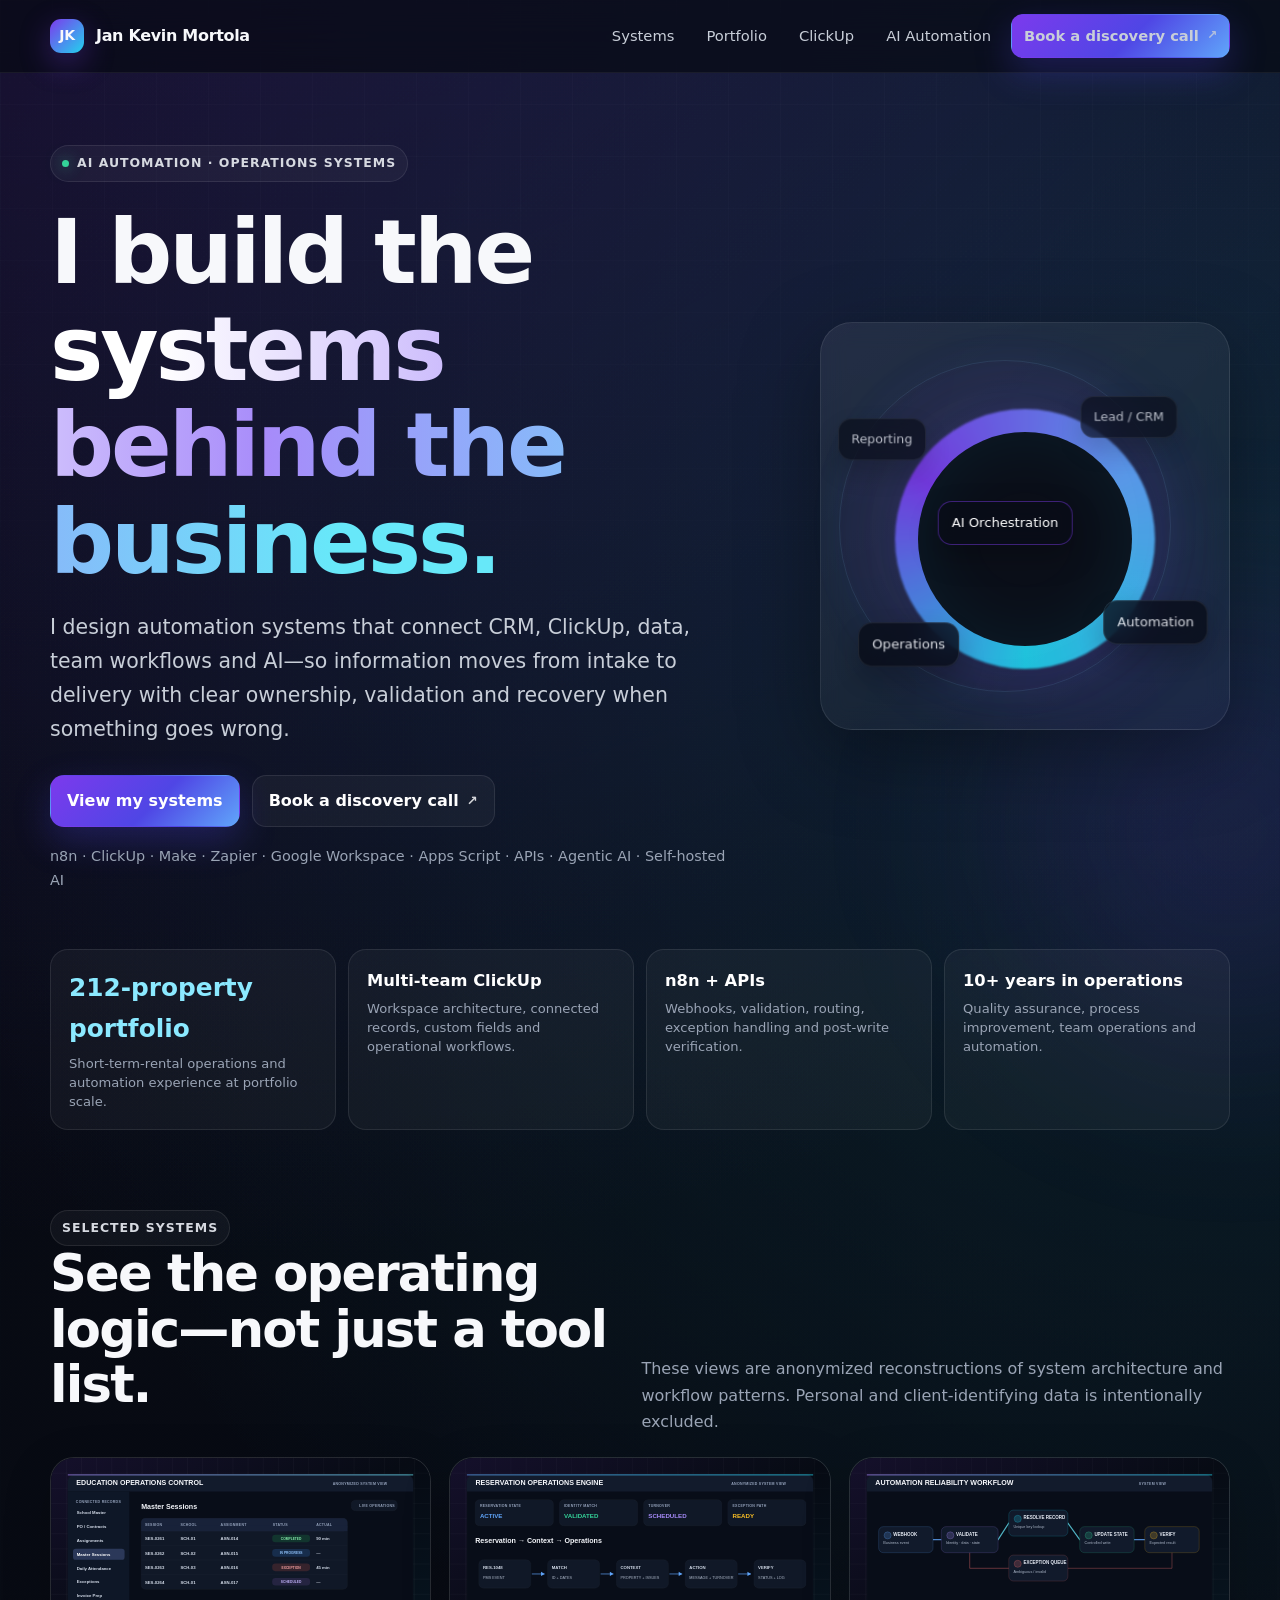
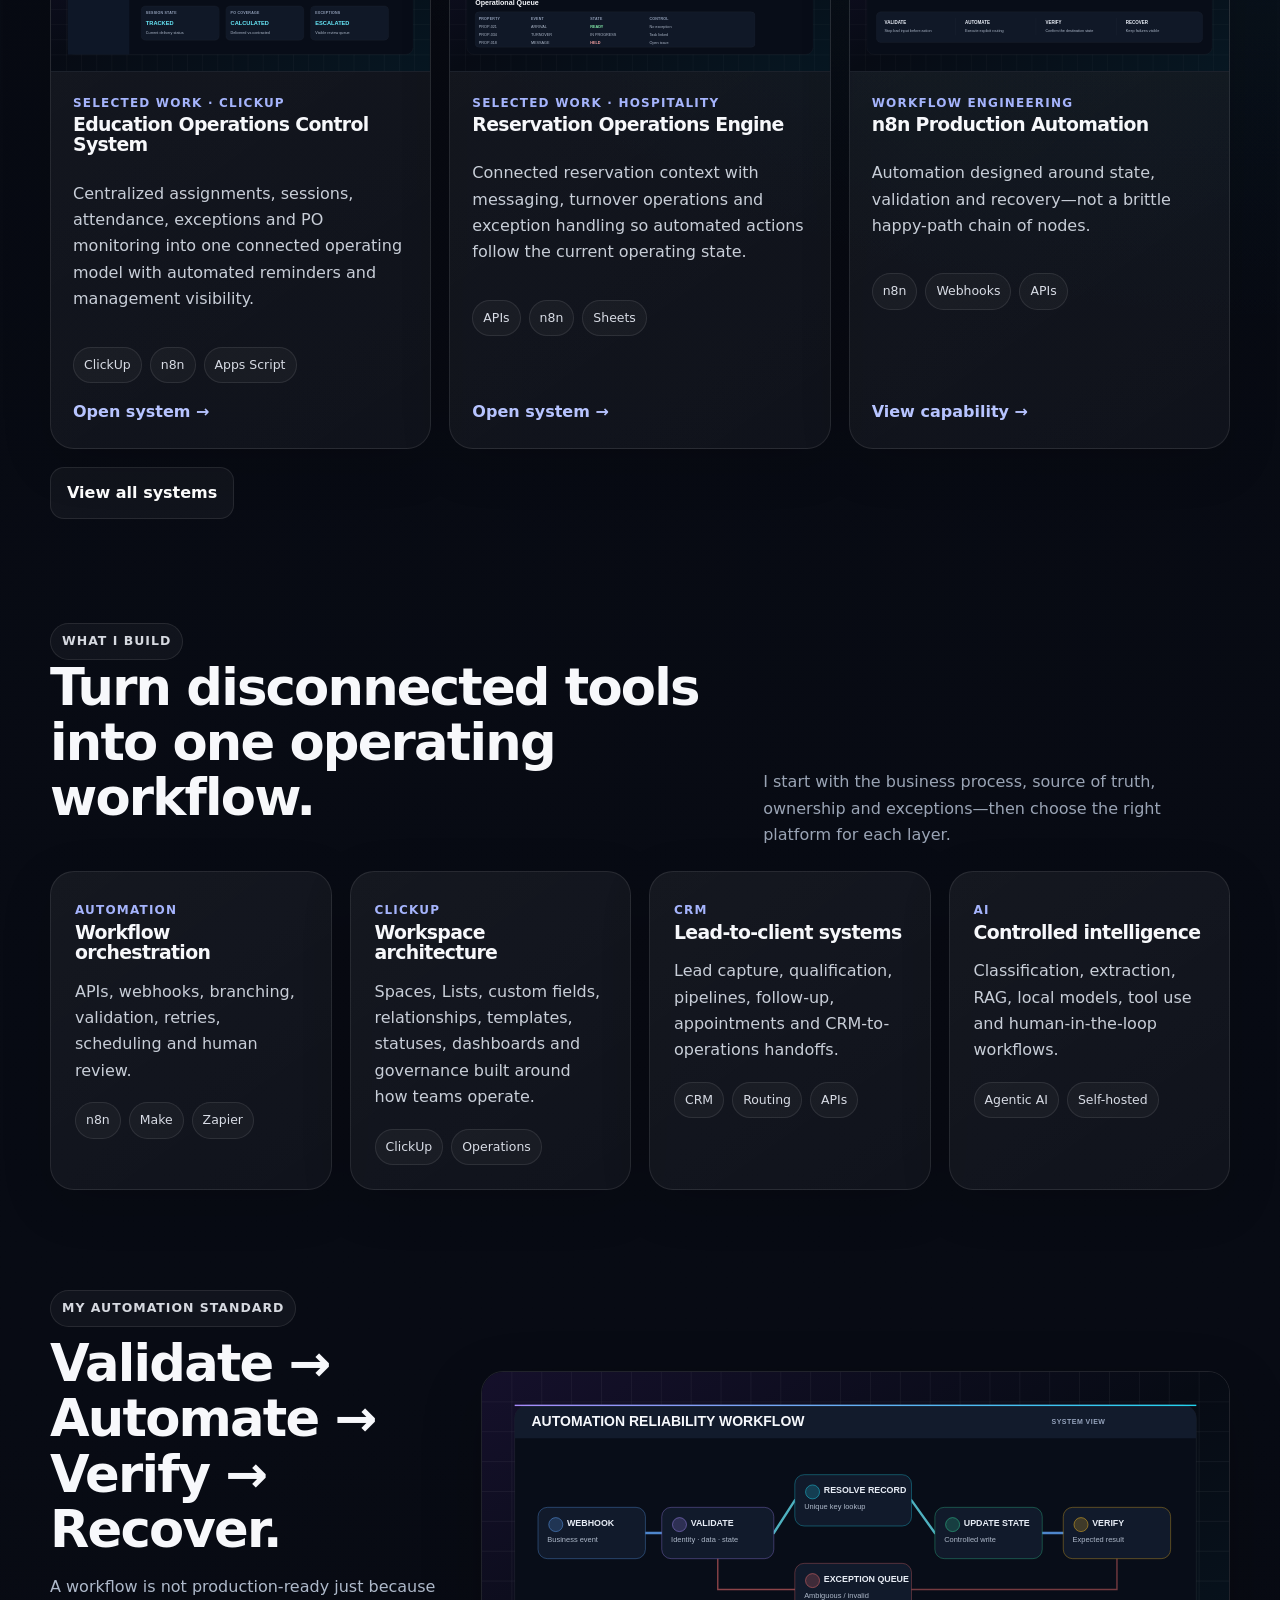
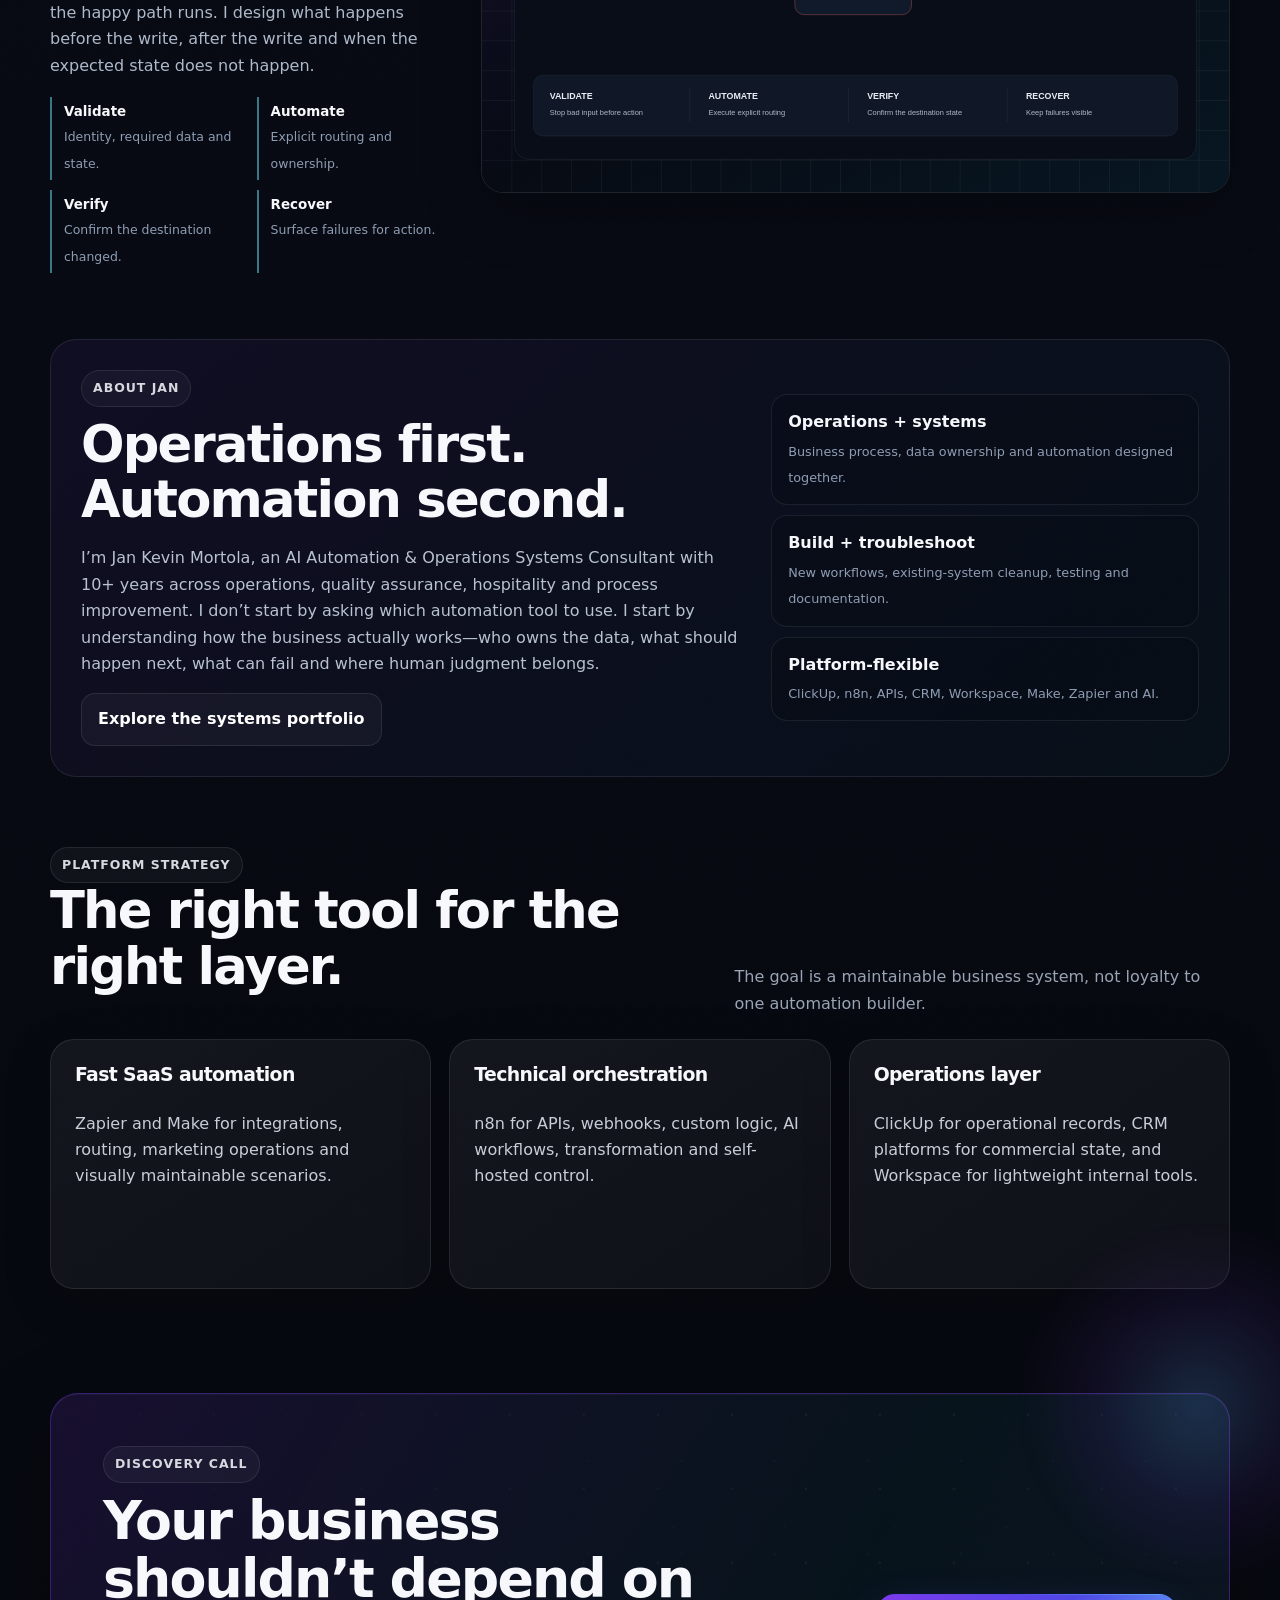
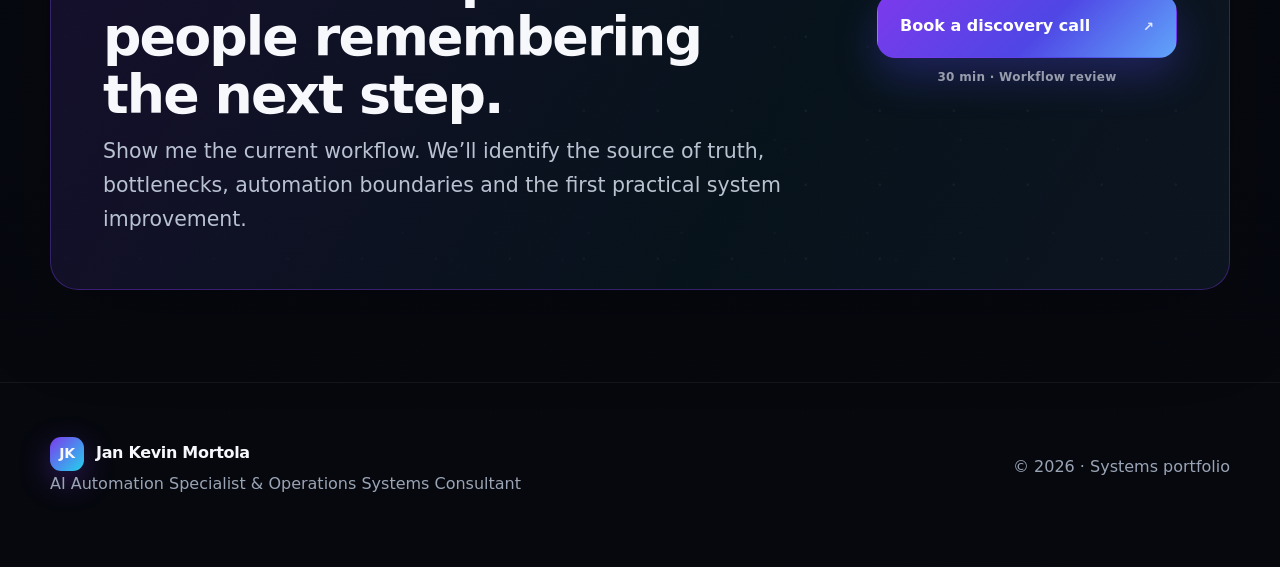
==== commit 4a159a55: "Reorder homepage around proof, systems and conversion" ====
--- a/index.html
+++ b/index.html
@@ -1 +1 @@
-<!doctype html><html lang="en"><head><meta charset="utf-8"><meta name="viewport" content="width=device-width,initial-scale=1"><meta name="google-site-verification" content="Yc4--3pyygWPjiDgvlf0TivF3sJfdwn9modvMEQv2vA" /><title>Jan Kevin Mortola | AI Automation, ClickUp & Operations Systems</title><meta name="description" content="Jan Kevin Mortola designs AI automation, ClickUp, CRM and operations systems using n8n, Make, Zapier, Google Apps Script, APIs, agentic AI and self-hosted AI."><meta name="robots" content="index,follow"><link rel="canonical" href="https://jankevinmortola.github.io/Portfolio/"><link rel="stylesheet" href="styles.css"><link rel="stylesheet" href="motion.css"><script type="application/ld+json">{"@context":"https://schema.org","@type":"Person","name":"Jan Kevin Mortola","jobTitle":"AI Automation Specialist & Operations Systems Consultant","url":"https://jankevinmortola.github.io/Portfolio/","sameAs":["https://github.com/JanKevinMortola","https://www.linkedin.com/in/jankevinmortola1/"],"knowsAbout":["AI Automation","ClickUp Architecture","CRM Automation","n8n","Make","Zapier","GoHighLevel","Agentic AI","Self-hosted AI","Google Apps Script","API Integration","Operations Systems"]}</script></head><body><header class="site-nav"><div class="shell nav-inner"><a class="brand" href="./"><span class="brand-mark">JK</span><span>Jan Kevin Mortola</span></a><nav class="nav-links"><a href="#systems">Systems</a><a href="case-studies.html">Portfolio</a><a href="case-study-education-operations-automation.html">ClickUp</a><a href="agentic-ai-automation.html">AI Automation</a><a class="btn btn-primary booking-btn" href="https://calendly.com/jkevinmortola/new-meeting" target="_blank" rel="noopener noreferrer">Book a discovery call</a></nav></div></header><main><section class="shell hero"><div><span class="eyebrow">AI Automation · ClickUp · Operations Systems</span><h1>I build the <span class="gradient-text">systems behind the business.</span></h1><p class="lede">I design connected automation, ClickUp, CRM, operations and AI workflows that move information from intake to delivery—with clear ownership, validation, exception handling and reporting.</p><div class="hero-actions"><a class="btn btn-primary" href="case-studies.html">Explore systems</a><a class="btn booking-btn" href="https://calendly.com/jkevinmortola/new-meeting" target="_blank" rel="noopener noreferrer">Book a discovery call</a></div><p class="micro">n8n · ClickUp · Make · Zapier · Google Workspace · Apps Script · APIs · Agentic AI · Self-hosted AI</p></div><div class="hero-visual" aria-hidden="true"><div class="orb-card"></div><span class="node n1">Lead / CRM</span><span class="node n2">Automation</span><span class="node n3">Operations</span><span class="node n4">Reporting</span><span class="node n5">AI Orchestration</span></div></section><section class="credibility-strip"><div class="shell credibility-grid"><div class="cred-item"><strong class="proof-number">212</strong><span>properties supported in short-term-rental operations</span></div><div class="cred-item"><strong>Multi-team ClickUp</strong><span>workspace architecture, connected records and operational workflows</span></div><div class="cred-item"><strong>n8n + APIs</strong><span>webhooks, validation, routing, exception handling and verification</span></div><div class="cred-item"><strong>10 years</strong><span>operations, QA, process improvement and remote systems work</span></div></div></section><section class="section" id="systems"><div class="shell"><div class="section-head reveal"><div><span class="badge">What I build</span><h2>One operating system across your tools.</h2></div><p>I start with the business process, source of truth, exceptions and approvals—then choose the right automation platform for each layer.</p></div><div class="grid grid-4 reveal"><article class="card"><span class="kicker">Automation</span><h3>Workflow orchestration</h3><p>Production workflows with APIs, webhooks, branching, validation, retries, scheduling and human review.</p><div class="stack"><span class="chip">n8n</span><span class="chip">Make</span><span class="chip">Zapier</span></div></article><article class="card"><span class="kicker">ClickUp</span><h3>Workspace architecture</h3><p>Spaces, Lists, custom fields, relationships, templates, statuses, dashboards and governance built around how teams operate.</p><div class="stack"><span class="chip">ClickUp</span><span class="chip">Operations</span><span class="chip">Reporting</span></div></article><article class="card"><span class="kicker">CRM</span><h3>Lead-to-client systems</h3><p>Lead capture, qualification, pipelines, follow-up, appointment flows and CRM-to-operations handoffs.</p><div class="stack"><span class="chip">CRM</span><span class="chip">Routing</span><span class="chip">APIs</span></div></article><article class="card"><span class="kicker">AI</span><h3>Controlled intelligence</h3><p>AI classification, extraction, tool use, RAG, local models and human-in-the-loop agentic workflows.</p><div class="stack"><span class="chip">Agentic AI</span><span class="chip">Self-hosted</span></div></article></div></div></section><section class="section"><div class="shell"><div class="section-head reveal"><div><span class="badge">Featured architecture</span><h2>From trigger to outcome.</h2></div><p>A strong automation is not just a trigger and an action. It needs data ownership, safeguards, observability and a clear recovery path.</p></div><div class="architecture reveal"><div class="flow"><div class="flow-node"><strong>01 · Intake</strong><span>Forms, CRM, email, webhook, API or schedule</span></div><div class="flow-arrow">→</div><div class="flow-node"><strong>02 · Decision</strong><span>Rules, validation, enrichment, AI classification</span></div><div class="flow-arrow">→</div><div class="flow-node"><strong>03 · Orchestration</strong><span>n8n / Make / Zapier / custom API logic</span></div><div class="flow-arrow">→</div><div class="flow-node"><strong>04 · Operations</strong><span>ClickUp, CRM, Workspace and internal systems</span></div><div class="flow-arrow">→</div><div class="flow-node"><strong>05 · Control</strong><span>Approvals, exception queue, reporting and retries</span></div></div></div></div></section><section class="section"><div class="shell"><div class="section-head reveal"><div><span class="badge">Production mindset</span><h2>Built to survive real operations.</h2></div><p>The difference between a demo and an operating system is what happens when data is missing, a user submits twice, an API fails, or the wrong record could be updated.</p></div><div class="reliability-grid reveal"><div class="reliability-card" data-step="01"><strong>Validate</strong><span>Confirm identity, required data and current state before an action runs.</span></div><div class="reliability-card" data-step="02"><strong>Automate</strong><span>Route the correct record through explicit workflow logic and ownership.</span></div><div class="reliability-card" data-step="03"><strong>Verify</strong><span>Confirm the expected state actually changed after each critical write.</span></div><div class="reliability-card" data-step="04"><strong>Recover</strong><span>Make failures visible through exception queues, retries and human review.</span></div></div></div></section><section class="section"><div class="shell"><div class="section-head reveal"><div><span class="badge">Selected systems</span><h2>Systems with operational depth.</h2></div><p>Work is anonymized where client confidentiality matters. The focus is the architecture, controls and operating logic behind the system.</p></div><div class="grid grid-3 reveal"><article class="card"><span class="kicker">Education Operations</span><h3>Education Operations Control System</h3><p>Assignments, attendance, sessions, reminders, exceptions, PO visibility and director-facing operations reporting.</p><div class="stack"><span class="chip">ClickUp</span><span class="chip">n8n</span><span class="chip">Apps Script</span></div><a class="card-link" href="case-study-education-operations-automation.html">Open system →</a></article><article class="card"><span class="kicker">Hospitality Operations</span><h3>Reservation Operations Engine</h3><p>Reservation data, guest communication, matching logic, cleaning operations and exception handling.</p><div class="stack"><span class="chip">APIs</span><span class="chip">n8n</span><span class="chip">Sheets</span></div><a class="card-link" href="case-study-hospitality-automation.html">Open system →</a></article><article class="card"><span class="kicker">Revenue Automation</span><h3>AI Revenue & Lead Routing System</h3><p>Multi-source intake, AI-assisted qualification, CRM routing, SLA monitoring and sales-to-operations handoff.</p><div class="stack"><span class="chip">CRM</span><span class="chip">AI</span><span class="chip">Make</span><span class="chip">n8n</span></div><a class="card-link" href="concept-ai-lead-engine.html">Open system →</a></article></div><div style="margin-top:18px"><a class="btn" href="case-studies.html">View all systems</a></div></div></section><section class="inline-cta reveal"><div class="shell"><div class="inline-cta-box"><div><h3>Have a workflow that keeps breaking or depends on too much manual follow-up?</h3><p>Show me the current tools and process. I’ll help map the source of truth, automation boundaries, exception paths and the first practical implementation step.</p></div><a class="btn btn-primary booking-btn" href="https://calendly.com/jkevinmortola/new-meeting" target="_blank" rel="noopener noreferrer">Book a discovery call</a></div></div></section><section class="section"><div class="shell"><div class="section-head reveal"><div><span class="badge">Platform strategy</span><h2>The right tool for the right layer.</h2></div><p>I am intentionally platform-flexible. The goal is a maintainable business system, not loyalty to one automation builder.</p></div><div class="grid grid-3 reveal"><article class="card"><h3>Fast SaaS automation</h3><p>Zapier and Make for fast integrations, routing, marketing operations and visually maintainable scenarios.</p></article><article class="card"><h3>Technical orchestration</h3><p>n8n for APIs, webhooks, custom logic, AI workflows, data transformation and self-hosted control.</p></article><article class="card"><h3>Operations layer</h3><p>ClickUp for operational records, CRM platforms for commercial state, and Workspace for lightweight internal tools.</p></article></div></div></section><section class="section"><div class="shell callout reveal"><div class="section-head" style="margin:0"><div><span class="badge">Free discovery call</span><h2 style="margin-bottom:.2em">Need the system behind the process—not another disconnected tool?</h2><p class="lede">We’ll review the current workflow, identify the bottlenecks and map a maintainable automation or operations system around the way the business actually runs.</p></div><div><a class="btn btn-primary booking-btn" href="https://calendly.com/jkevinmortola/new-meeting" target="_blank" rel="noopener noreferrer">Book a discovery call</a></div></div></div></section></main><footer class="footer"><div class="shell footer-row"><div><a class="brand" href="./"><span class="brand-mark">JK</span><span>Jan Kevin Mortola</span></a><p>AI Automation Specialist & Operations Systems Consultant</p></div><p>© <span data-year></span> · Systems portfolio</p></div></footer><script src="app.js"></script></body></html>+<!doctype html><html lang="en"><head><meta charset="utf-8"><meta name="viewport" content="width=device-width,initial-scale=1"><meta name="google-site-verification" content="Yc4--3pyygWPjiDgvlf0TivF3sJfdwn9modvMEQv2vA"><title>Jan Kevin Mortola | AI Automation, ClickUp & Operations Systems</title><meta name="description" content="Jan Kevin Mortola designs AI automation, ClickUp, CRM and operations systems using n8n, Make, Zapier, Google Apps Script, APIs, agentic AI and self-hosted AI."><meta name="robots" content="index,follow"><link rel="canonical" href="https://jankevinmortola.github.io/Portfolio/"><link rel="stylesheet" href="styles.css"><link rel="stylesheet" href="motion.css"><script type="application/ld+json">{"@context":"https://schema.org","@type":"Person","name":"Jan Kevin Mortola","jobTitle":"AI Automation Specialist & Operations Systems Consultant","url":"https://jankevinmortola.github.io/Portfolio/","sameAs":["https://github.com/JanKevinMortola","https://www.linkedin.com/in/jankevinmortola1/"],"knowsAbout":["AI Automation","ClickUp Architecture","CRM Automation","n8n","Make","Zapier","GoHighLevel","Agentic AI","Self-hosted AI","Google Apps Script","API Integration","Operations Systems"]}</script></head><body><header class="site-nav"><div class="shell nav-inner"><a class="brand" href="./"><span class="brand-mark">JK</span><span>Jan Kevin Mortola</span></a><nav class="nav-links"><a href="#systems">Systems</a><a href="case-studies.html">Portfolio</a><a href="case-study-education-operations-automation.html">ClickUp</a><a href="agentic-ai-automation.html">AI Automation</a><a class="btn btn-primary booking-btn" href="https://calendly.com/jkevinmortola/new-meeting" target="_blank" rel="noopener noreferrer">Book a discovery call</a></nav></div></header><main><section class="shell hero"><div><span class="eyebrow">AI Automation · Operations Systems</span><h1>I build the <span class="gradient-text">systems behind the business.</span></h1><p class="lede">I design automation systems that connect CRM, ClickUp, data, team workflows and AI—so information moves from intake to delivery with clear ownership, validation and recovery when something goes wrong.</p><div class="hero-actions"><a class="btn btn-primary" href="#systems">View my systems</a><a class="btn booking-btn" href="https://calendly.com/jkevinmortola/new-meeting" target="_blank" rel="noopener noreferrer">Book a discovery call</a></div><p class="micro">n8n · ClickUp · Make · Zapier · Google Workspace · Apps Script · APIs · Agentic AI · Self-hosted AI</p></div><div class="hero-visual" aria-hidden="true"><div class="orb-card"></div><span class="node n1">Lead / CRM</span><span class="node n2">Automation</span><span class="node n3">Operations</span><span class="node n4">Reporting</span><span class="node n5">AI Orchestration</span></div></section><section class="credibility-strip"><div class="shell credibility-grid"><div class="cred-item"><strong class="proof-number">212-property portfolio</strong><span>Short-term-rental operations and automation experience at portfolio scale.</span></div><div class="cred-item"><strong>Multi-team ClickUp</strong><span>Workspace architecture, connected records, custom fields and operational workflows.</span></div><div class="cred-item"><strong>n8n + APIs</strong><span>Webhooks, validation, routing, exception handling and post-write verification.</span></div><div class="cred-item"><strong>10+ years in operations</strong><span>Quality assurance, process improvement, team operations and automation.</span></div></div></section><section class="section" id="systems"><div class="shell"><div class="section-head reveal"><div><span class="badge">Selected systems</span><h2>See the operating logic—not just a tool list.</h2></div><p>These views are anonymized reconstructions of system architecture and workflow patterns. Personal and client-identifying data is intentionally excluded.</p></div><div class="grid grid-3 reveal"><article class="card system-card"><img class="system-thumb" src="assets/proof-education-operations.svg" alt="Anonymized education operations workspace with coded session and assignment records"><div class="system-content"><span class="kicker">Selected Work · ClickUp</span><h3>Education Operations Control System</h3><p>Centralized assignments, sessions, attendance, exceptions and PO monitoring into one connected operating model with automated reminders and management visibility.</p><div class="stack"><span class="chip">ClickUp</span><span class="chip">n8n</span><span class="chip">Apps Script</span></div><a class="card-link" href="case-study-education-operations-automation.html">Open system →</a></div></article><article class="card system-card"><img class="system-thumb" src="assets/proof-hospitality-operations.svg" alt="Anonymized reservation operations dashboard using property and reservation codes only"><div class="system-content"><span class="kicker">Selected Work · Hospitality</span><h3>Reservation Operations Engine</h3><p>Connected reservation context with messaging, turnover operations and exception handling so automated actions follow the current operating state.</p><div class="stack"><span class="chip">APIs</span><span class="chip">n8n</span><span class="chip">Sheets</span></div><a class="card-link" href="case-study-hospitality-automation.html">Open system →</a></div></article><article class="card system-card"><img class="system-thumb" src="assets/proof-automation-reliability.svg" alt="Automation workflow showing validation, record resolution, controlled updates, verification and exception routing"><div class="system-content"><span class="kicker">Workflow Engineering</span><h3>n8n Production Automation</h3><p>Automation designed around state, validation and recovery—not a brittle happy-path chain of nodes.</p><div class="stack"><span class="chip">n8n</span><span class="chip">Webhooks</span><span class="chip">APIs</span></div><a class="card-link" href="n8n-automation-consultant.html">View capability →</a></div></article></div><div style="margin-top:18px"><a class="btn" href="case-studies.html">View all systems</a></div></div></section><section class="section"><div class="shell"><div class="section-head reveal"><div><span class="badge">What I build</span><h2>Turn disconnected tools into one operating workflow.</h2></div><p>I start with the business process, source of truth, ownership and exceptions—then choose the right platform for each layer.</p></div><div class="grid grid-4 reveal"><article class="card"><span class="kicker">Automation</span><h3>Workflow orchestration</h3><p>APIs, webhooks, branching, validation, retries, scheduling and human review.</p><div class="stack"><span class="chip">n8n</span><span class="chip">Make</span><span class="chip">Zapier</span></div></article><article class="card"><span class="kicker">ClickUp</span><h3>Workspace architecture</h3><p>Spaces, Lists, custom fields, relationships, templates, statuses, dashboards and governance built around how teams operate.</p><div class="stack"><span class="chip">ClickUp</span><span class="chip">Operations</span></div></article><article class="card"><span class="kicker">CRM</span><h3>Lead-to-client systems</h3><p>Lead capture, qualification, pipelines, follow-up, appointments and CRM-to-operations handoffs.</p><div class="stack"><span class="chip">CRM</span><span class="chip">Routing</span><span class="chip">APIs</span></div></article><article class="card"><span class="kicker">AI</span><h3>Controlled intelligence</h3><p>Classification, extraction, RAG, local models, tool use and human-in-the-loop workflows.</p><div class="stack"><span class="chip">Agentic AI</span><span class="chip">Self-hosted</span></div></article></div></div></section><section class="framework-section"><div class="shell framework-shell reveal"><div class="framework-copy"><span class="badge">My automation standard</span><h2>Validate → Automate → Verify → Recover.</h2><p>A workflow is not production-ready just because the happy path runs. I design what happens before the write, after the write and when the expected state does not happen.</p><div class="framework-points"><div class="framework-point"><strong>Validate</strong><span>Identity, required data and state.</span></div><div class="framework-point"><strong>Automate</strong><span>Explicit routing and ownership.</span></div><div class="framework-point"><strong>Verify</strong><span>Confirm the destination changed.</span></div><div class="framework-point"><strong>Recover</strong><span>Surface failures for action.</span></div></div></div><div class="framework-visual"><img src="assets/proof-automation-reliability.svg" alt="Automation reliability workflow with validation, update verification and exception handling"></div></div></section><section class="about-panel"><div class="shell about-box reveal"><div><span class="badge">About Jan</span><h2>Operations first. Automation second.</h2><p>I’m Jan Kevin Mortola, an AI Automation & Operations Systems Consultant with 10+ years across operations, quality assurance, hospitality and process improvement. I don’t start by asking which automation tool to use. I start by understanding how the business actually works—who owns the data, what should happen next, what can fail and where human judgment belongs.</p><a class="btn" href="case-studies.html">Explore the systems portfolio</a></div><div class="about-facts"><div class="about-fact"><strong>Operations + systems</strong><span>Business process, data ownership and automation designed together.</span></div><div class="about-fact"><strong>Build + troubleshoot</strong><span>New workflows, existing-system cleanup, testing and documentation.</span></div><div class="about-fact"><strong>Platform-flexible</strong><span>ClickUp, n8n, APIs, CRM, Workspace, Make, Zapier and AI.</span></div></div></div></section><section class="section"><div class="shell"><div class="section-head reveal"><div><span class="badge">Platform strategy</span><h2>The right tool for the right layer.</h2></div><p>The goal is a maintainable business system, not loyalty to one automation builder.</p></div><div class="grid grid-3 reveal"><article class="card"><h3>Fast SaaS automation</h3><p>Zapier and Make for integrations, routing, marketing operations and visually maintainable scenarios.</p></article><article class="card"><h3>Technical orchestration</h3><p>n8n for APIs, webhooks, custom logic, AI workflows, transformation and self-hosted control.</p></article><article class="card"><h3>Operations layer</h3><p>ClickUp for operational records, CRM platforms for commercial state, and Workspace for lightweight internal tools.</p></article></div></div></section><section class="section"><div class="shell callout reveal"><div class="section-head" style="margin:0"><div><span class="badge">Discovery call</span><h2 style="margin-bottom:.2em">Your business shouldn’t depend on people remembering the next step.</h2><p class="lede">Show me the current workflow. We’ll identify the source of truth, bottlenecks, automation boundaries and the first practical system improvement.</p></div><div><a class="btn btn-primary booking-btn" href="https://calendly.com/jkevinmortola/new-meeting" target="_blank" rel="noopener noreferrer">Book a discovery call</a></div></div></div></section></main><footer class="footer"><div class="shell footer-row"><div><a class="brand" href="./"><span class="brand-mark">JK</span><span>Jan Kevin Mortola</span></a><p>AI Automation Specialist & Operations Systems Consultant</p></div><p>© <span data-year></span> · Systems portfolio</p></div></footer><script src="app.js"></script></body></html>
--- a/motion.css
+++ b/motion.css
@@ -12,65 +12,13 @@
 .booking-btn{white-space:nowrap}
 .booking-btn:after{content:'↗';font-size:.82em;opacity:.82;transition:transform .2s ease}
 .booking-btn:hover:after{transform:translate(2px,-2px)}
-
-/* Discovery CTA: independent layout so it never inherits a squeezed generic section header */
 .callout{position:relative;overflow:hidden;padding:clamp(30px,4.5vw,52px);border-color:rgba(124,58,237,.36);background:linear-gradient(120deg,rgba(124,58,237,.14),rgba(34,211,238,.055) 62%,rgba(96,165,250,.08));box-shadow:0 28px 90px rgba(0,0,0,.24),inset 0 1px rgba(255,255,255,.04)}
 .callout:before{content:"";position:absolute;width:360px;height:360px;border-radius:50%;right:-150px;top:-170px;background:radial-gradient(circle,rgba(96,165,250,.2),rgba(124,58,237,.08) 42%,transparent 70%);filter:blur(8px);pointer-events:none}
 .callout:after{content:"";position:absolute;inset:0;background-image:radial-gradient(circle at 20% 28%,rgba(255,255,255,.16) 0 1px,transparent 1.7px),radial-gradient(circle at 78% 72%,rgba(125,211,252,.12) 0 1px,transparent 1.7px),radial-gradient(circle at 61% 20%,rgba(167,139,250,.11) 0 1px,transparent 1.7px);background-size:74px 74px,93px 93px,111px 111px;opacity:.28;mask-image:linear-gradient(90deg,rgba(0,0,0,.2),#000 65%,rgba(0,0,0,.8));pointer-events:none}
 .callout .section-head{position:relative;z-index:2!important;display:grid!important;grid-template-columns:minmax(0,1fr) minmax(230px,300px)!important;align-items:center!important;gap:clamp(30px,5vw,64px)!important;margin:0!important}
-.callout .section-head>div:first-child{min-width:0}
-.callout .section-head>div:last-child{width:100%;justify-self:end}
-.callout .section-head>div:last-child:after{content:"30 min · Free · No pressure";display:block;margin-top:10px;text-align:center;color:rgba(216,220,229,.68);font-size:.75rem;font-weight:650;letter-spacing:.025em}
-.callout h2{max-width:820px;font-size:clamp(2.25rem,4.2vw,3.65rem);text-wrap:balance;margin-top:.18em}
-.callout .lede{max-width:720px;margin-bottom:0;color:#b9c2d1}
-.callout .booking-btn{width:100%;min-height:64px;padding:17px 22px;border-radius:18px;font-size:1rem;justify-content:space-between;box-shadow:0 18px 42px rgba(79,70,229,.31)}
-
-/* Particle reveal is enhancement-only: content is always visible. */
-.particle-ready{position:relative;opacity:1!important;transform:none!important;filter:none!important;will-change:auto}
-.particle-ready.particle-visible{opacity:1!important;transform:none!important;filter:none!important}
-.build-particles{position:absolute;inset:-12px;z-index:20;pointer-events:none;overflow:visible}
-.build-particle{position:absolute;left:var(--left);top:var(--top);width:var(--size);height:var(--size);border-radius:999px;background:var(--particle-color);box-shadow:0 0 12px var(--particle-color);opacity:0;animation:particleAssemble var(--duration) cubic-bezier(.16,1,.3,1) var(--delay) both}
-.card.particle-ready,.architecture.particle-ready,.callout.particle-ready{overflow:visible}
-.card.particle-visible,.architecture.particle-visible,.callout.particle-visible{overflow:hidden}
-
-/* Homepage vertical rhythm + reveal safety. */
-.hero{padding-top:72px;padding-bottom:42px}
-.section{padding:52px 0}
-.section-head{margin-bottom:22px}
-.grid.reveal{opacity:1!important;transform:none!important}
-
-/* Give selected work cards a slightly stronger visual presence. */
-.grid-3 .card{min-height:250px;display:flex;flex-direction:column}
-.grid-3 .card .card-link{margin-top:auto;padding-top:16px}
-
-@keyframes heroFloat{0%,100%{transform:translateY(0)}50%{transform:translateY(-9px)}}
-@keyframes cardBreath{0%,100%{box-shadow:0 24px 80px rgba(0,0,0,.35),0 0 0 rgba(124,58,237,0)}50%{box-shadow:0 28px 92px rgba(0,0,0,.42),0 0 58px rgba(124,58,237,.115)}}
-@keyframes orbSpin{0%{transform:translateX(-50%) rotate(0deg) scale(1)}50%{transform:translateX(-50%) rotate(180deg) scale(1.04)}100%{transform:translateX(-50%) rotate(360deg) scale(1)}}
-@keyframes corePulse{0%,100%{transform:translateX(-50%) scale(1);box-shadow:0 12px 30px rgba(0,0,0,.24)}50%{transform:translateX(-50%) scale(1.045);box-shadow:0 14px 38px rgba(124,58,237,.28),0 0 30px rgba(34,211,238,.1)}}
-@keyframes particleAssemble{0%{opacity:0;transform:translate(var(--dx),var(--dy)) scale(.2)}18%{opacity:.9}72%{opacity:.72}100%{opacity:0;transform:translate(0,0) scale(1.35)}}
-
-@media(max-width:900px){
-  .hero{padding-top:54px;padding-bottom:34px}
-  .section{padding:44px 0}
-  .callout .section-head{grid-template-columns:1fr!important;gap:28px!important}
-  .callout .section-head>div:last-child{justify-self:start;max-width:360px}
-  .hero-visual:after{width:290px;height:290px}
-  .grid-3 .card{min-height:220px}
-}
-@media(max-width:620px){
-  .hero{padding-top:46px;padding-bottom:28px}
-  .section{padding:36px 0}
-  .section-head{margin-bottom:18px}
-  .callout{padding:26px 22px}
-  .callout h2{font-size:clamp(2rem,10vw,2.7rem)}
-  .callout .section-head>div:last-child{max-width:none}
-  .callout .booking-btn{min-height:58px;padding:15px 18px}
-  .hero-visual:after{width:235px;height:235px}
-  .grid-3 .card{min-height:0}
-}
-@media(prefers-reduced-motion:reduce){
-  .hero-visual,.orb-card,.orb-card:before,.n5{animation:none!important}
-  .particle-ready{opacity:1!important;transform:none!important;filter:none!important;transition:none!important}
-  .build-particles{display:none!important}
-  .booking-btn:after{transition:none}
-}
+.callout .section-head>div:first-child{min-width:0}.callout .section-head>div:last-child{width:100%;justify-self:end}.callout .section-head>div:last-child:after{content:"30 min · Workflow review";display:block;margin-top:10px;text-align:center;color:rgba(216,220,229,.68);font-size:.75rem;font-weight:650;letter-spacing:.025em}
+.callout h2{max-width:820px;font-size:clamp(2.25rem,4.2vw,3.65rem);text-wrap:balance;margin-top:.18em}.callout .lede{max-width:720px;margin-bottom:0;color:#b9c2d1}.callout .booking-btn{width:100%;min-height:64px;padding:17px 22px;border-radius:18px;font-size:1rem;justify-content:space-between;box-shadow:0 18px 42px rgba(79,70,229,.31)}
+.particle-ready{position:relative;opacity:1!important;transform:none!important;filter:none!important;will-change:auto}.particle-ready.particle-visible{opacity:1!important;transform:none!important;filter:none!important}.build-particles{position:absolute;inset:-12px;z-index:20;pointer-events:none;overflow:visible}.build-particle{position:absolute;left:var(--left);top:var(--top);width:var(--size);height:var(--size);border-radius:999px;background:var(--particle-color);box-shadow:0 0 12px var(--particle-color);opacity:0;animation:particleAssemble var(--duration) cubic-bezier(.16,1,.3,1) var(--delay) both}.card.particle-ready,.architecture.particle-ready,.callout.particle-ready{overflow:visible}.card.particle-visible,.architecture.particle-visible,.callout.particle-visible{overflow:hidden}
+.hero{padding-top:72px;padding-bottom:42px}.section{padding:52px 0}.section-head{margin-bottom:22px}.grid.reveal{opacity:1!important;transform:none!important}.grid-3 .card{min-height:250px;display:flex;flex-direction:column}.grid-3 .card .card-link{margin-top:auto;padding-top:16px}
+@keyframes heroFloat{0%,100%{transform:translateY(0)}50%{transform:translateY(-9px)}}@keyframes cardBreath{0%,100%{box-shadow:0 24px 80px rgba(0,0,0,.35),0 0 0 rgba(124,58,237,0)}50%{box-shadow:0 28px 92px rgba(0,0,0,.42),0 0 58px rgba(124,58,237,.115)}}@keyframes orbSpin{0%{transform:translateX(-50%) rotate(0deg) scale(1)}50%{transform:translateX(-50%) rotate(180deg) scale(1.04)}100%{transform:translateX(-50%) rotate(360deg) scale(1)}}@keyframes corePulse{0%,100%{transform:translateX(-50%) scale(1);box-shadow:0 12px 30px rgba(0,0,0,.24)}50%{transform:translateX(-50%) scale(1.045);box-shadow:0 14px 38px rgba(124,58,237,.28),0 0 30px rgba(34,211,238,.1)}}@keyframes particleAssemble{0%{opacity:0;transform:translate(var(--dx),var(--dy)) scale(.2)}18%{opacity:.9}72%{opacity:.72}100%{opacity:0;transform:translate(0,0) scale(1.35)}}
+@media(max-width:900px){.hero{padding-top:54px;padding-bottom:34px}.section{padding:44px 0}.callout .section-head{grid-template-columns:1fr!important;gap:28px!important}.callout .section-head>div:last-child{justify-self:start;max-width:360px}.hero-visual:after{width:290px;height:290px}.grid-3 .card{min-height:220px}}@media(max-width:620px){.hero{padding-top:46px;padding-bottom:28px}.section{padding:36px 0}.section-head{margin-bottom:18px}.callout{padding:26px 22px}.callout h2{font-size:clamp(2rem,10vw,2.7rem)}.callout .section-head>div:last-child{max-width:none}.callout .booking-btn{min-height:58px;padding:15px 18px}.hero-visual:after{width:235px;height:235px}.grid-3 .card{min-height:0}}@media(prefers-reduced-motion:reduce){.hero-visual,.orb-card,.orb-card:before,.n5{animation:none!important}.particle-ready{opacity:1!important;transform:none!important;filter:none!important;transition:none!important}.build-particles{display:none!important}.booking-btn:after{transition:none}}
